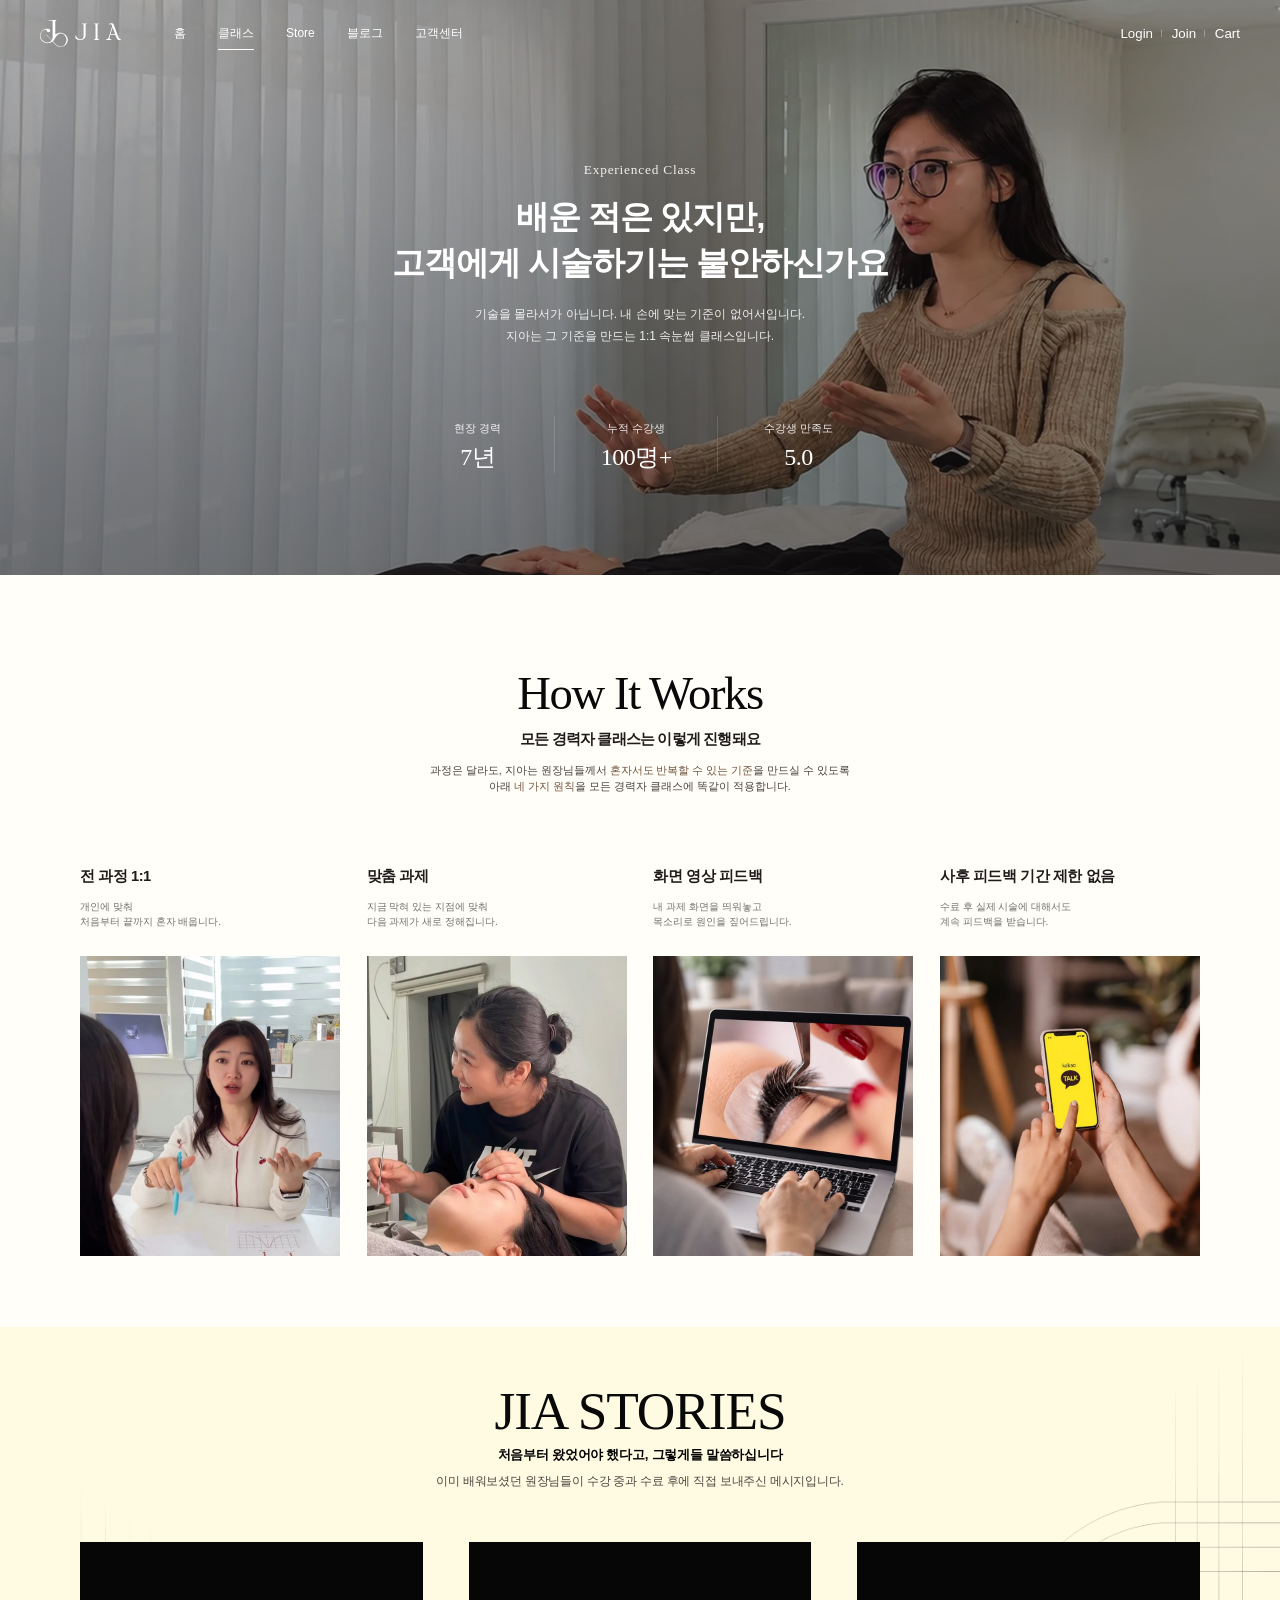
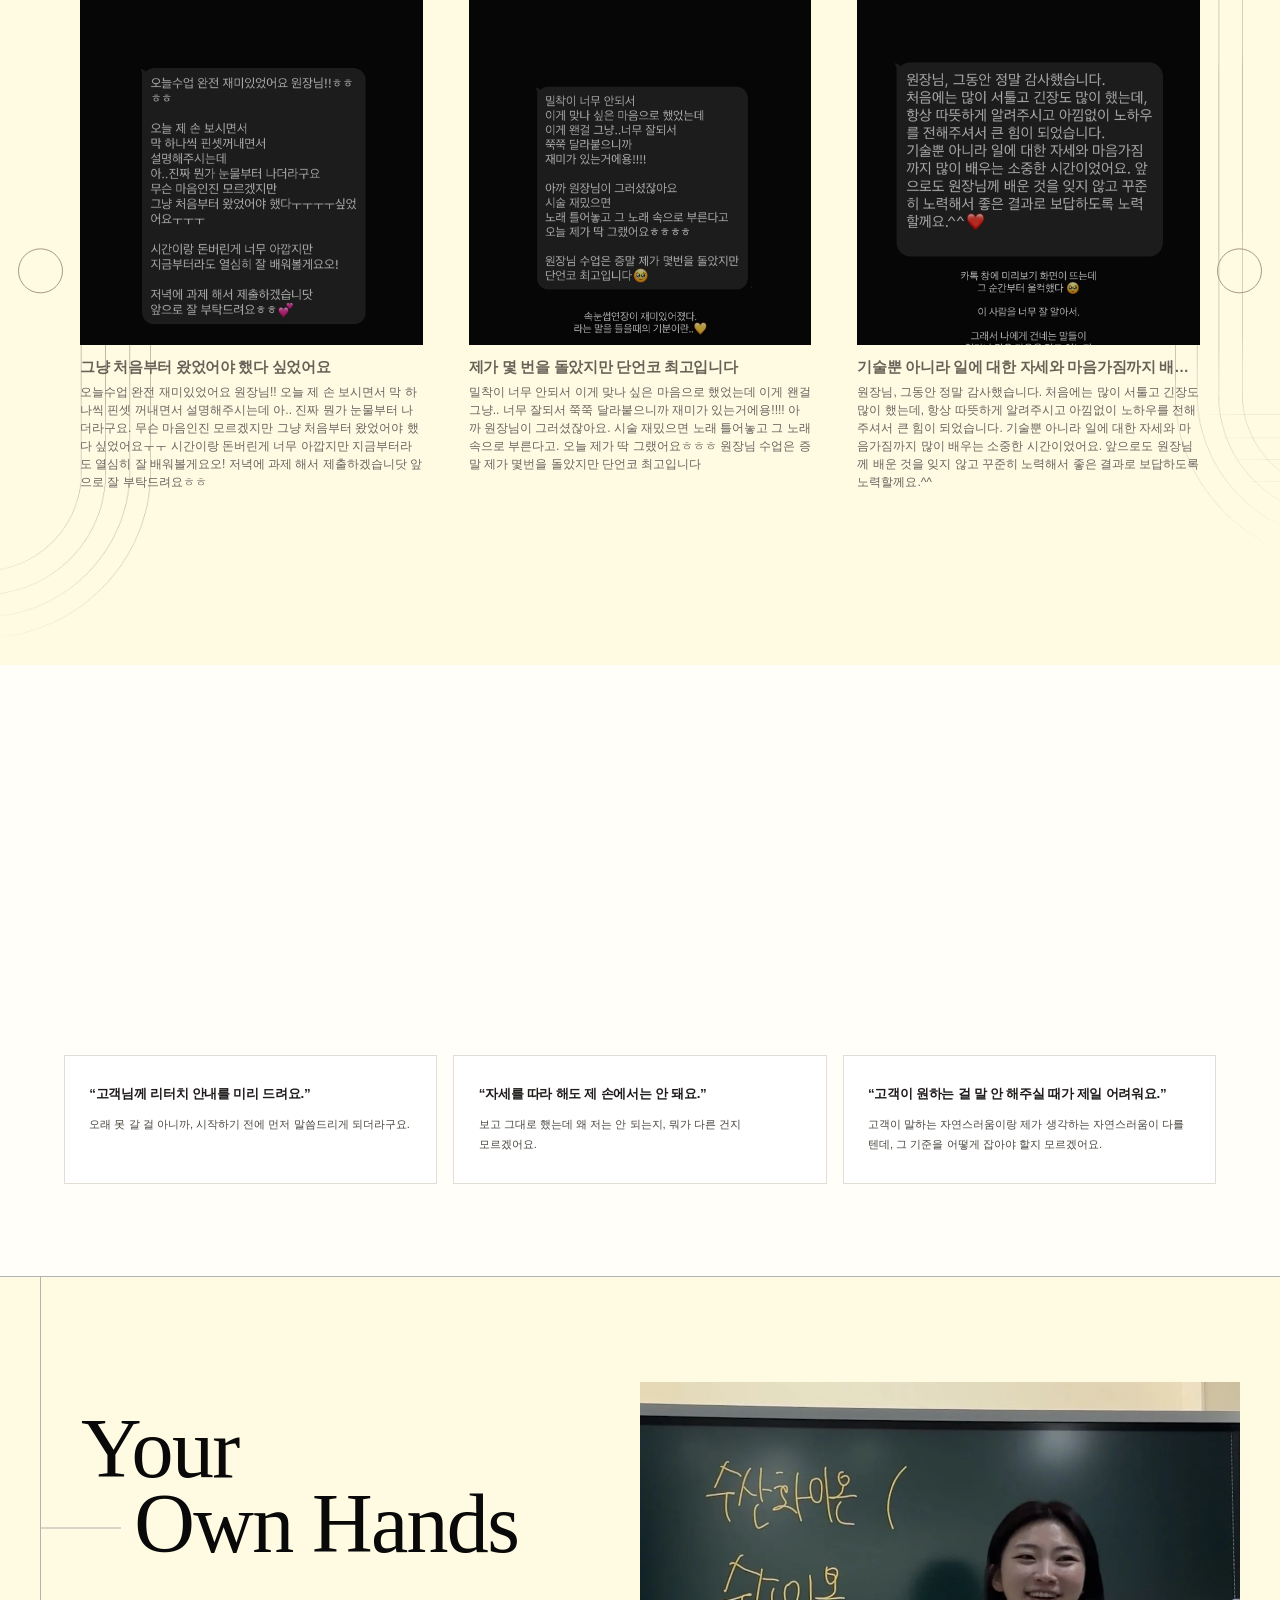
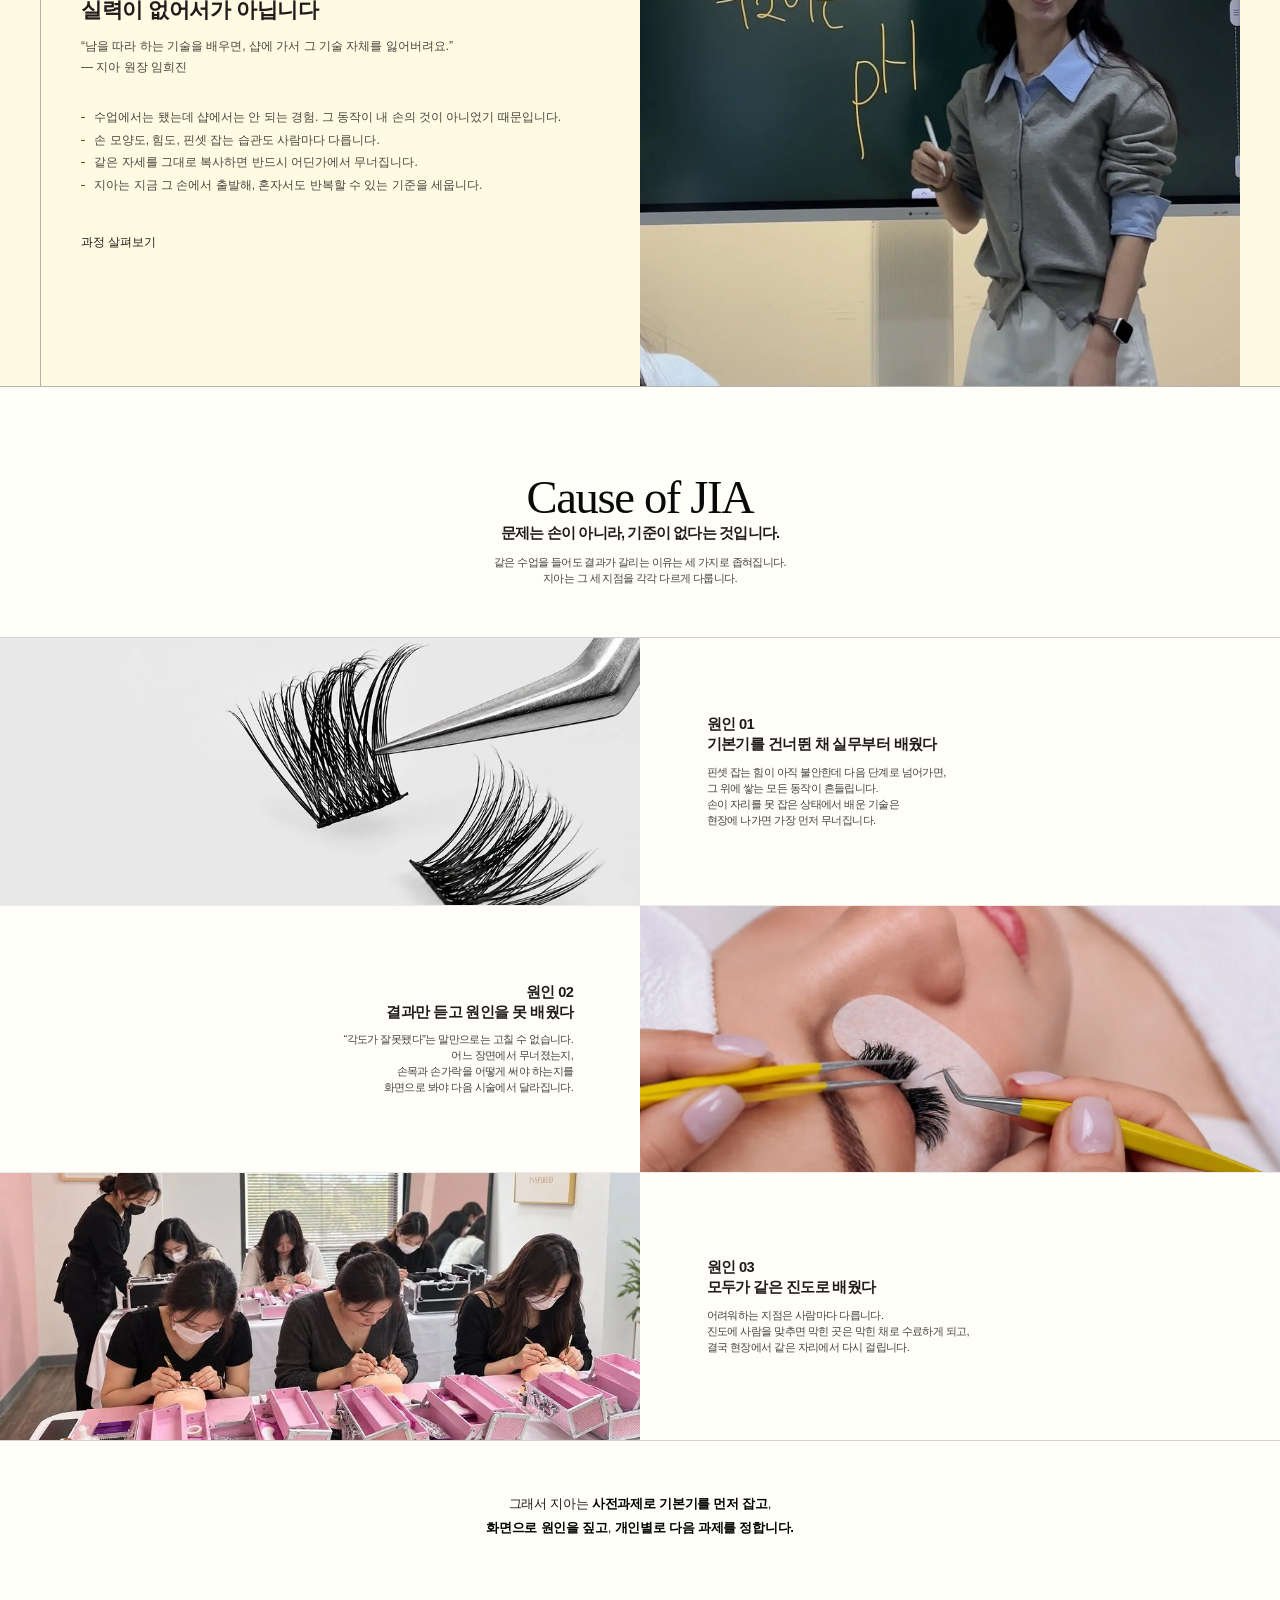
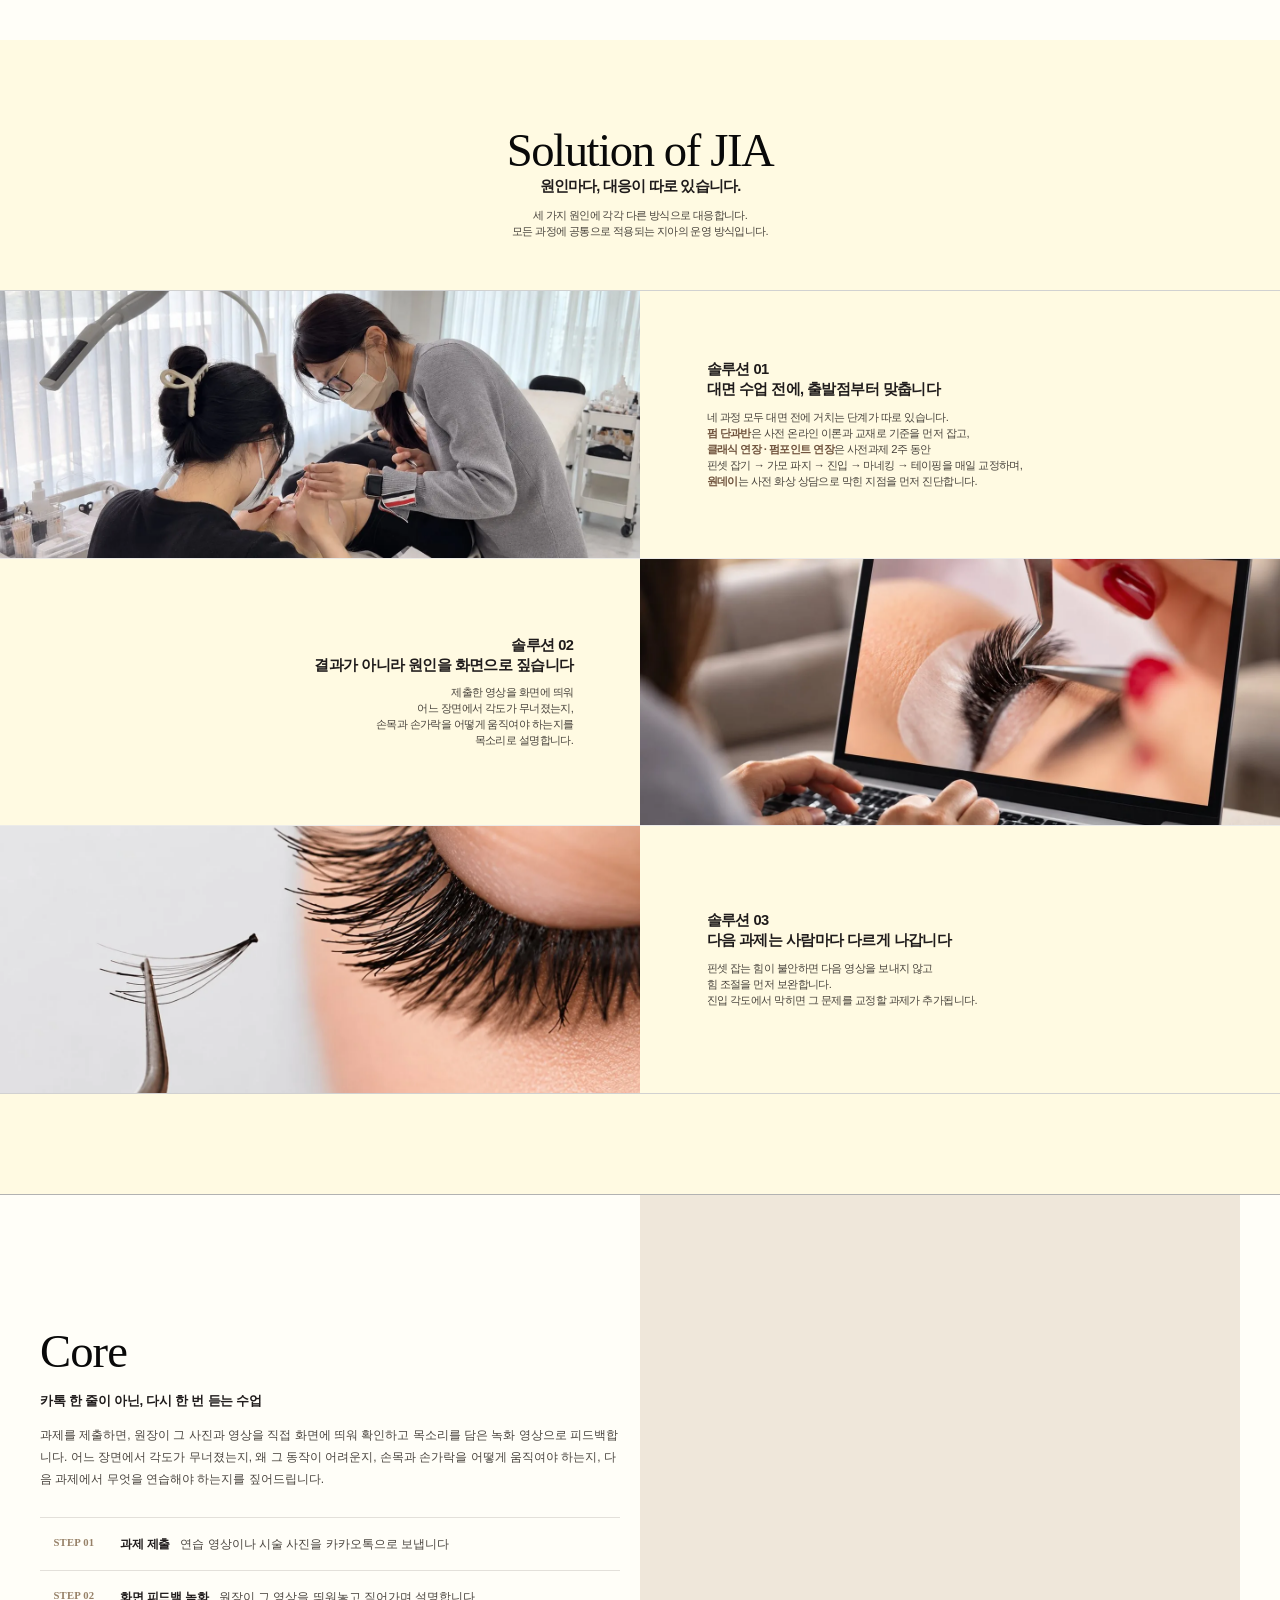
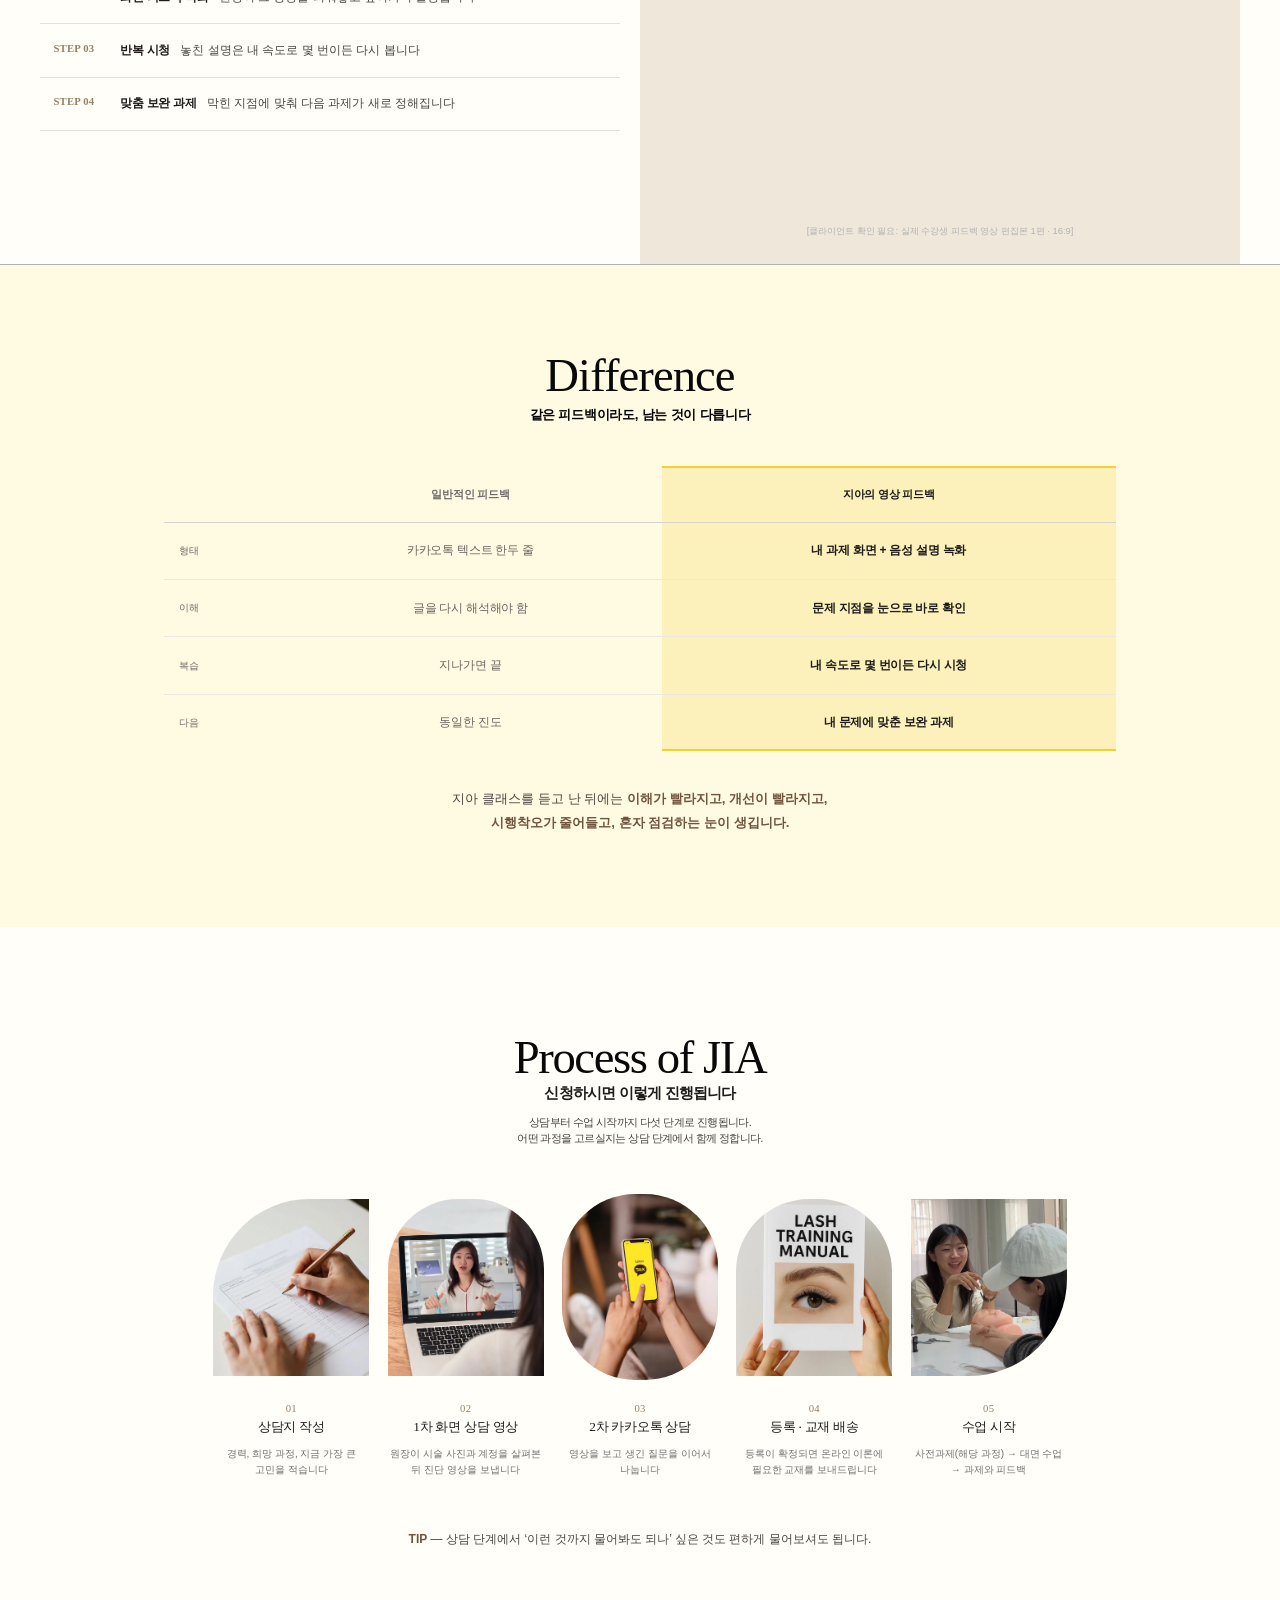
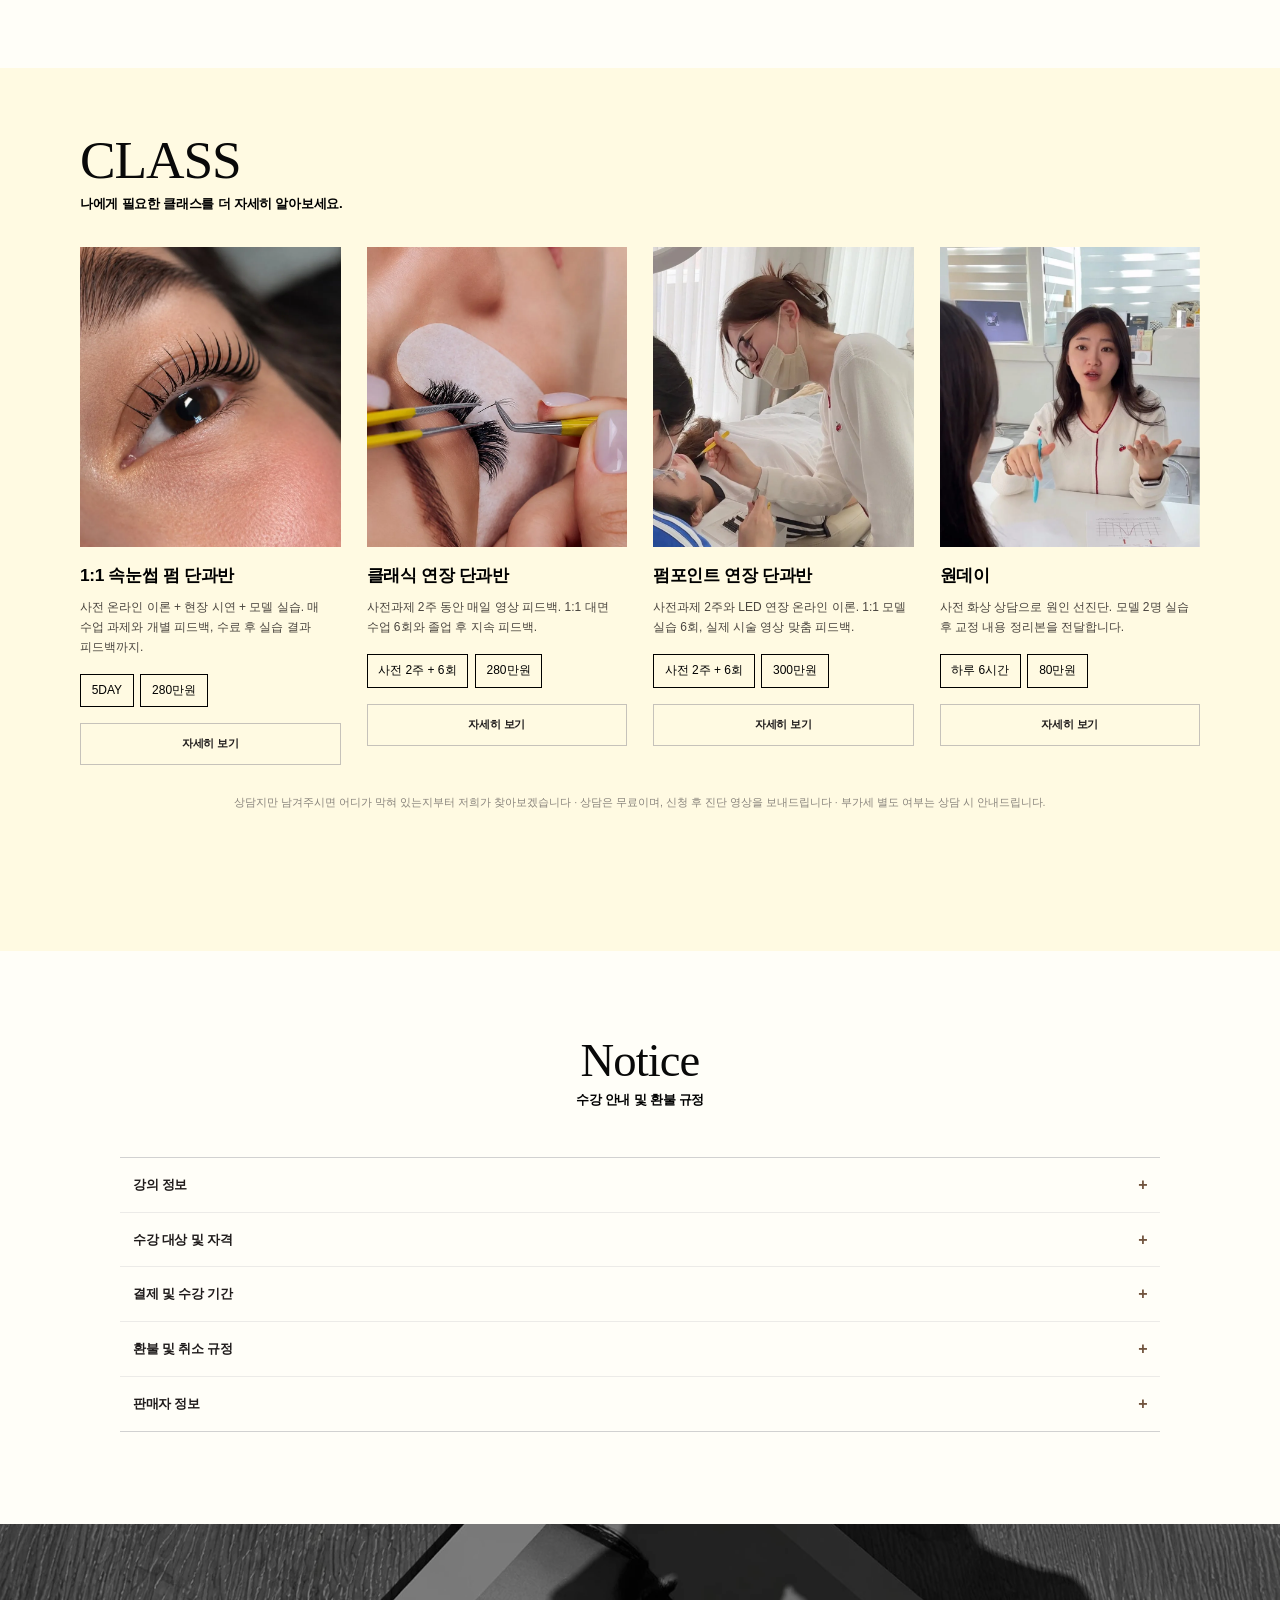
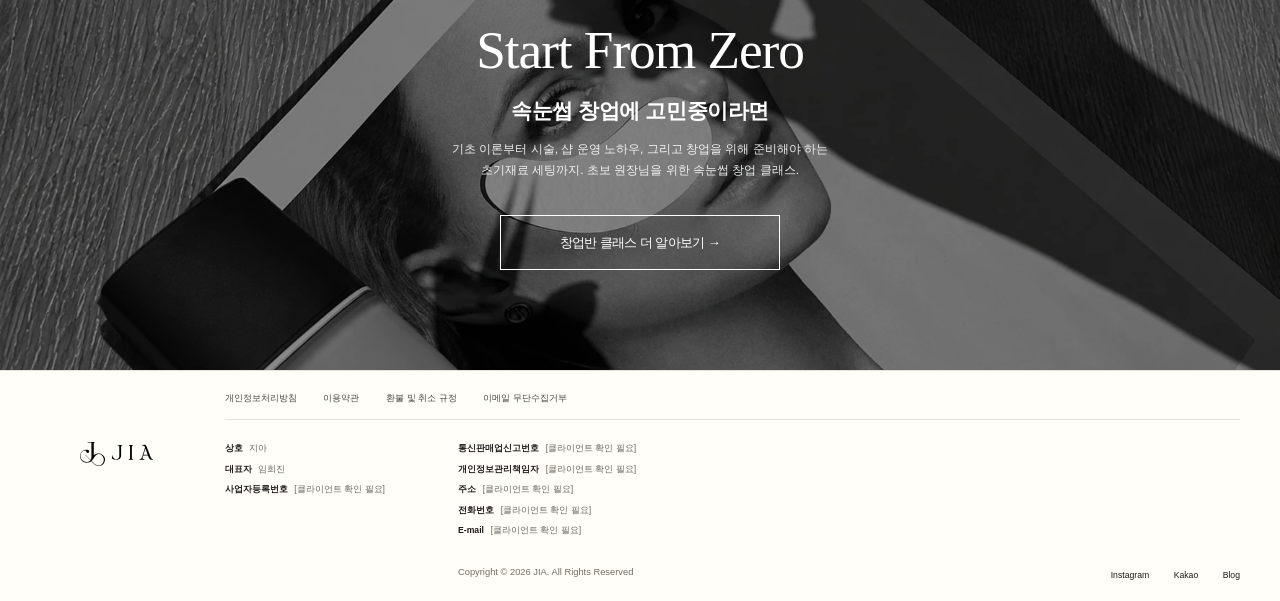
==== page_02.html @ 3642be7d "배경 사진 섹션 보조 문구 가독성 개선 Co-Authored-By: Claude Opus 5 (1M context) <noreply@anthropic.com> Claude-Sess" ====
<!-- PAGE: 경력자 클래스 -->
<!DOCTYPE html>
<html lang="ko">
<head>
<meta charset="UTF-8">
<meta name="viewport" content="width=device-width, initial-scale=1.0">
<title>경력자 클래스 | 지아 - 속눈썹 펌·클래식 연장·원데이 1:1 과정</title>
<meta name="description" content="배운 적은 있지만 고객에게 시술하기는 불안하신가요. 이미 시술 중인 원장님을 위한 펌 단과반·클래식 연장 단과반·원데이. 전 과정 1:1로 진행하고 과제는 화면 영상으로 피드백합니다.">
<link href="https://cdn.jsdelivr.net/gh/orioncactus/pretendard/dist/web/static/pretendard.css" rel="stylesheet">
<link href="https://api.fontshare.com/v2/css?f[]=erode@400,500,600&display=swap" rel="stylesheet">
<link href="assets/site-chrome.css?v=36d3d892" rel="stylesheet">
<link href="assets/site-sections.css?v=bd7f1566" rel="stylesheet">
<script src="https://unpkg.com/lucide@latest"></script>
<style>

:root{
  --text-black:#1A1A1A; --text-dark:#333333; --text-gray:#666666; --text-light:#999999; --text-muted:#BCBCBC;
  --bg-white:#FFFFFF; --bg-light:#F5F5F5; --bg-dark:#2D2D2D; --bg-black:#1A1A1A;
  --border-light:#E0E0E0; --border-default:#D0D0D0;
  --placeholder-bg:#E0E0E0; --placeholder-icon:#BCBCBC;
  --radius-sm:8px; --radius-md:12px;
  --shadow-sm:0 1px 3px rgba(0,0,0,0.08); --shadow-md:0 4px 12px rgba(0,0,0,0.1);
}
*,*::before,*::after{margin:0;padding:0;box-sizing:border-box}
html{scroll-behavior:smooth}
body{font-family:'Pretendard',sans-serif;color:var(--text-gray);line-height:1.6;background:var(--bg-white)}
a{text-decoration:none;color:inherit}
ul{list-style:none}
button{cursor:pointer;border:none;font-family:inherit;background:none}
.container{max-width:1200px;margin:0 auto;padding:0 24px}
.btn{display:inline-flex;align-items:center;justify-content:center;gap:8px;padding:14px 28px;font-size:15px;font-weight:600;border-radius:var(--radius-sm);border:1px solid transparent;transition:opacity .2s;font-family:inherit}
.btn:hover{opacity:.85}
.btn-primary{background:var(--text-black);color:#FFF;border-color:var(--text-black)}
.btn-secondary{background:transparent;color:var(--text-black);border-color:var(--text-black)}
.bg-dark .btn-primary,.hero .btn-primary{background:#FFF;color:var(--text-black);border-color:#FFF}
.btn-sm{padding:10px 18px;font-size:14px}
.btn-block{width:100%}
.review-img{width:100%;aspect-ratio:4/5;object-fit:cover;object-position:center;border-radius:var(--radius-md);display:block;background:var(--placeholder-bg)}

/* ===== 후기 카드 슬라이더 + 모달 ===== */
.rv{position:relative}
.rv-vp{overflow:hidden}
.rv-track{display:flex;gap:24px;transition:transform .35s ease}
.rv-card{flex:0 0 calc((100% - 48px)/3);display:flex;flex-direction:column;background:#FFF;border:1px solid var(--border-light);border-radius:var(--radius-md);overflow:hidden}
.rv-img{width:100%;aspect-ratio:4/3;object-fit:cover;object-position:center top;display:block;background:var(--placeholder-bg)}
.rv-body{padding:24px 24px 0;flex:1}
.rv-head{font-size:16px;font-weight:700;color:var(--text-black);line-height:1.45;margin-bottom:10px;letter-spacing:-.01em;min-height:46.4px}
.rv-text{font-size:15px;line-height:1.7;color:var(--text-gray);min-height:76.5px}
.rv-foot{padding:10px 24px 22px;text-align:center}
.rv-more{display:inline-flex;align-items:center;gap:6px;padding:6px 4px;font-size:14px;font-weight:600;color:var(--text-black);border:none;background:none;font-family:inherit;transition:opacity .2s}
.rv-more:hover{opacity:.7}
.rv-more svg{width:15px;height:15px}
.rv-nav{position:absolute;top:50%;transform:translateY(-50%);width:44px;height:44px;border-radius:50%;background:#FFF;border:1px solid var(--border-default);display:flex;align-items:center;justify-content:center;color:var(--text-black);z-index:5;box-shadow:var(--shadow-sm)}
.rv-nav:disabled{opacity:.3;cursor:default}
.rv-nav svg{width:20px;height:20px}
.rv-prev{left:-22px}
.rv-next{right:-22px}
@media (max-width:1024px){
  .rv-card{flex:0 0 calc((100% - 24px)/2)}
  .rv-prev{left:8px}.rv-next{right:8px}
}
@media (max-width:768px){
  .rv-card{flex:0 0 100%}
}

/* ===== HERO ===== */
.hero{position:relative;height:640px;background:var(--bg-dark);overflow:hidden}
.hero-slide{position:absolute;inset:0;display:none;flex-direction:column;align-items:center;justify-content:center;text-align:center;padding:0 24px}
.hero-slide.is-active{display:flex}
.hero-ph{position:absolute;inset:0;background:var(--bg-dark);display:flex;align-items:center;justify-content:center;color:rgba(255,255,255,.25);border:1px dashed rgba(255,255,255,.2)}
.hero-ph svg{width:56px;height:56px}
.hero-ph span{position:absolute;bottom:24px;font-size:13px}
.hero-body{position:relative;z-index:2}
.hero h1{font-size:48px;font-weight:800;color:#FFF;letter-spacing:-.03em;line-height:1.3;margin-bottom:18px}
.hero p{font-size:18px;color:rgba(255,255,255,.7)}
.hero-cta{position:absolute;bottom:110px;left:50%;transform:translateX(-50%);z-index:3}
.hero-dots{position:absolute;bottom:56px;left:50%;transform:translateX(-50%);display:flex;gap:10px;z-index:3}
.hero-dots button{width:9px;height:9px;border-radius:50%;background:rgba(255,255,255,.35)}
.hero-dots button.is-active{background:#FFF;width:26px;border-radius:5px}
.hero-arrow{position:absolute;top:50%;transform:translateY(-50%);z-index:3;width:46px;height:46px;border-radius:50%;border:1px solid rgba(255,255,255,.3);display:flex;align-items:center;justify-content:center;color:#FFF}
.hero-arrow svg{width:20px;height:20px}
.hero-arrow.prev{left:36px}
.hero-arrow.next{right:36px}

/* ===== GRIDS ===== */

/* class cards */
.class-card{border:1px solid var(--border-light);border-radius:var(--radius-md);overflow:hidden;background:#FFF;display:flex;flex-direction:column}
.class-card-body{padding:24px;display:flex;flex-direction:column;flex:1}
.class-card h3{font-size:19px;font-weight:700;color:var(--text-black);margin-bottom:8px}
.class-target{font-size:13px;color:var(--text-light);margin-bottom:14px}
.class-points{margin-bottom:22px;flex:1}
.class-points li{font-size:14px;color:var(--text-gray);padding-left:14px;position:relative;margin-bottom:7px}
.class-points li::before{content:"";position:absolute;left:0;top:9px;width:4px;height:4px;border-radius:50%;background:var(--text-muted)}

/* split */
.steps-v li{display:flex;gap:18px;padding:20px 0;border-bottom:1px solid var(--border-light)}
.steps-v li:last-child{border-bottom:none}
.step-num{width:32px;height:32px;border-radius:50%;border:1px solid var(--border-default);display:flex;align-items:center;justify-content:center;font-size:13px;font-weight:700;color:var(--text-black);flex-shrink:0}
.steps-v h4{font-size:16px;font-weight:700;color:var(--text-black);margin-bottom:4px}
.steps-v p{font-size:14px;color:var(--text-gray)}
blockquote{border-left:3px solid var(--border-default);padding:6px 0 6px 20px;margin-top:28px;font-size:15px;color:var(--text-dark);font-style:normal}
blockquote cite{display:block;margin-top:10px;font-size:13px;color:var(--text-light);font-style:normal}

/* stepbar */
.stepbar{display:grid;grid-template-columns:repeat(4,1fr);gap:0;border:1px solid var(--border-light);border-radius:var(--radius-md);overflow:hidden}
.stepbar>div{padding:32px 26px;border-right:1px solid var(--border-light);background:#FFF}
.stepbar>div:last-child{border-right:none}
.stepbar .n{font-size:12px;font-weight:700;color:var(--text-light);margin-bottom:12px}
.stepbar h4{font-size:16px;font-weight:700;color:var(--text-black);margin-bottom:8px}
.stepbar p{font-size:14px;color:var(--text-gray)}

/* store cards */
.store-card{border:1px solid var(--border-light);border-radius:var(--radius-md);overflow:hidden;background:#FFF}
.store-card-body{padding:32px}
.store-card h3{font-size:22px;font-weight:700;color:var(--text-black);margin-bottom:10px}
.store-card p{font-size:15px;margin-bottom:24px}

/* subscribe */
.sub-form{display:flex;gap:10px;max-width:520px;margin:0 auto}
.sub-form input{flex:1;padding:14px 18px;font-size:15px;border:1px solid var(--border-default);border-radius:var(--radius-sm);font-family:inherit;background:#FFF;color:var(--text-black)}


@media (max-width:768px){
  body.has-fixcta .top-btn{bottom:calc(16vw + 16px)}
}
.top-btn{position:fixed;right:24px;bottom:32px;z-index:90;width:48px;height:48px;border-radius:50%;background:var(--text-black);color:#FFF;display:none;align-items:center;justify-content:center}
.top-btn.is-show{display:flex}
.top-btn svg{width:20px;height:20px}

@media (max-width:1024px){
}
@media (max-width:768px){
  .hero{height:520px}
  .hero h1{font-size:30px}
  .hero p{font-size:15px}
  .hero-arrow{display:none}
  .stepbar{grid-template-columns:1fr}
  .stepbar>div{border-right:none;border-bottom:1px solid var(--border-light)}
  .sub-form{flex-direction:column}
  }


/* ===== 페이지 공통 추가 ===== */
.page-head{background:var(--bg-light);padding:56px 0;border-bottom:1px solid var(--border-light)}
.crumb{font-size:13px;color:var(--text-light);margin-bottom:14px}
.crumb a{color:var(--text-light)}
.page-head h1{font-size:34px;font-weight:800;color:var(--text-black);letter-spacing:-.02em;margin-bottom:10px}
.page-head p{font-size:16px;color:var(--text-gray)}
.tbl{width:100%;border-collapse:collapse;font-size:14px;background:#FFF}
.tbl th,.tbl td{border:1px solid var(--border-light);padding:14px 16px;text-align:left;vertical-align:top}
.tbl thead th{background:var(--bg-light);font-weight:700;color:var(--text-black);text-align:center}
.tbl tbody th{background:var(--bg-light);font-weight:700;color:var(--text-black);width:150px}
.tbl td{color:var(--text-gray)}
.tbl .strong{color:var(--text-black);font-weight:700}
.acc{border:1px solid var(--border-light);border-radius:var(--radius-md);overflow:hidden;background:#FFF}
.acc-item+.acc-item{border-top:1px solid var(--border-light)}
.acc-q{display:flex;width:100%;justify-content:space-between;align-items:center;gap:16px;padding:22px 24px;font-size:16px;font-weight:600;color:var(--text-black);text-align:left}
.acc-q .mk{font-size:18px;color:var(--text-light);flex-shrink:0}
.acc-item.is-open .acc-q .mk{transform:rotate(45deg)}
.acc-a{display:none;padding:0 24px 24px;font-size:15px;color:var(--text-gray);line-height:1.8}
.acc-item.is-open .acc-a{display:block}
.tabs{display:flex;gap:8px;flex-wrap:wrap;margin-bottom:32px}
.tabs button{font-size:14px;font-weight:600;padding:11px 20px;border:1px solid var(--border-default);border-radius:99px;color:var(--text-gray);background:#FFF}
.tabs button.is-active{background:var(--text-black);color:#FFF;border-color:var(--text-black)}
.tabpanel{display:none}
.tabpanel.is-active{display:block}
.prod-card{border:1px solid var(--border-light);border-radius:var(--radius-md);overflow:hidden;background:#FFF;display:flex;flex-direction:column}
.prod-body{padding:26px;display:flex;flex-direction:column;flex:1}
.prod-body h3{font-size:19px;font-weight:700;color:var(--text-black);margin:0 0 10px}
.prod-body p.sum{font-size:14px;color:var(--text-gray);margin-bottom:16px;flex:1}
.chips{display:flex;flex-wrap:wrap;gap:6px;margin-bottom:18px}
.chip{font-size:12px;color:var(--text-dark);border:1px solid var(--border-light);border-radius:99px;padding:5px 11px;background:var(--bg-light)}
.price{font-size:22px;font-weight:800;color:var(--text-black);margin-bottom:16px;letter-spacing:-.02em}
.price small{font-size:13px;font-weight:600;color:var(--text-light)}
.btn-row{display:flex;gap:8px}
.btn-row .btn{flex:1}
.link-inline{display:inline-block;margin-top:12px;font-size:13px;color:var(--text-gray);text-decoration:underline;text-underline-offset:3px}
.form{max-width:720px;margin:0 auto}
.form-block{border:1px solid var(--border-light);border-radius:var(--radius-md);padding:32px;background:#FFF;margin-bottom:20px}
.form-block h3{font-size:17px;font-weight:700;color:var(--text-black);margin-bottom:6px}
.form-block .note{font-size:13px;color:var(--text-light);margin-bottom:24px}
.field{margin-bottom:20px}
.field label{display:block;font-size:14px;font-weight:600;color:var(--text-dark);margin-bottom:8px}
.field .req{color:var(--text-black)}
.field input,.field select,.field textarea{width:100%;padding:13px 15px;font-size:15px;border:1px solid var(--border-default);border-radius:var(--radius-sm);font-family:inherit;color:var(--text-black);background:#FFF}
.field textarea{resize:vertical;min-height:120px}
.field .help{font-size:13px;color:var(--text-light);margin-top:8px}
.upload{border:1px dashed var(--border-default);border-radius:var(--radius-sm);padding:28px;text-align:center;font-size:14px;color:var(--text-light)}
.agree label{display:flex;align-items:flex-start;gap:9px;font-size:14px;color:var(--text-gray);margin-bottom:12px}
.board{width:100%;border-collapse:collapse;font-size:15px;background:#FFF}
.board th,.board td{border-bottom:1px solid var(--border-light);padding:18px 14px;text-align:center}
.board thead th{background:var(--bg-light);font-size:14px;font-weight:700;color:var(--text-black);border-top:1px solid var(--border-default)}
.board td.subj{text-align:left;color:var(--text-black);font-weight:600}
.pager{display:flex;gap:6px;justify-content:center;margin-top:40px}
.pager a{width:38px;height:38px;border:1px solid var(--border-light);border-radius:var(--radius-sm);display:flex;align-items:center;justify-content:center;font-size:14px;color:var(--text-gray)}
.pager a.is-active{background:var(--text-black);color:#FFF;border-color:var(--text-black)}
.notice-pin{border:1px solid var(--text-black);border-radius:var(--radius-md);padding:26px;background:#FFF;margin-bottom:24px}
.notice-pin h3{font-size:18px;font-weight:700;color:var(--text-black);margin:12px 0 8px}
.search-box{display:flex;gap:8px;max-width:520px;margin:0 auto}
.search-box input{flex:1;padding:14px 18px;font-size:15px;border:1px solid var(--border-default);border-radius:var(--radius-sm);font-family:inherit}
.post-card{border:1px solid var(--border-light);border-radius:var(--radius-md);overflow:hidden;background:#FFF}
.post-body{padding:22px}
.post-body h3{font-size:17px;font-weight:700;color:var(--text-black);margin-bottom:8px;line-height:1.45}
.post-body p{font-size:14px;color:var(--text-gray);margin-bottom:14px}
.post-body time{font-size:13px;color:var(--text-light)}
.locked{border:1px solid var(--border-light);border-radius:var(--radius-md);background:#FFF;overflow:hidden}
.locked .body{padding:32px;font-size:15px;color:var(--text-gray);line-height:1.9}
.locked .cut{border-top:1px solid var(--border-default);background:var(--bg-light);padding:32px;text-align:center}
.locked .cut p{font-size:15px;font-weight:600;color:var(--text-black);margin-bottom:16px}
.list-row{display:flex;justify-content:space-between;align-items:center;gap:20px;border:1px solid var(--border-light);border-radius:var(--radius-md);padding:24px;background:#FFF;margin-bottom:12px}
.list-row h3{font-size:17px;font-weight:700;color:var(--text-black);margin-bottom:6px}
.list-row p{font-size:14px;color:var(--text-gray)}
.list-row .meta{font-size:13px;color:var(--text-light);margin-top:8px}
.list-row .lock{font-size:13px;color:var(--text-light);white-space:nowrap}
.banner{display:flex;justify-content:space-between;align-items:center;gap:24px;background:var(--bg-light);border-radius:var(--radius-md);padding:36px 40px}
.banner h3{font-size:20px;font-weight:700;color:var(--text-black);margin-bottom:8px}
.banner p{font-size:15px;color:var(--text-gray)}
.cart-grid{display:grid;grid-template-columns:1fr 340px;gap:32px;align-items:start}
.cart-group{border:1px solid var(--border-light);border-radius:var(--radius-md);background:#FFF;margin-bottom:20px;overflow:hidden}
.cart-group>h3{font-size:15px;font-weight:700;color:var(--text-black);padding:18px 24px;background:var(--bg-light);border-bottom:1px solid var(--border-light)}
.cart-item{display:flex;gap:18px;align-items:center;padding:22px 24px;border-bottom:1px solid var(--border-light)}
.cart-item:last-of-type{border-bottom:none}
.cart-item .info{flex:1}
.cart-item .info h4{font-size:16px;font-weight:700;color:var(--text-black);margin-bottom:6px}
.cart-item .info p{font-size:13px;color:var(--text-light)}
.cart-item .amt{font-size:16px;font-weight:700;color:var(--text-black);white-space:nowrap}
.cart-note{font-size:13px;color:var(--text-light);padding:14px 24px;background:var(--bg-light)}
.summary{border:1px solid var(--border-light);border-radius:var(--radius-md);padding:28px;background:#FFF;position:sticky;top:100px}
.summary h3{font-size:17px;font-weight:700;color:var(--text-black);margin-bottom:20px}
.summary dl{display:flex;justify-content:space-between;font-size:15px;padding:10px 0;color:var(--text-gray)}
.summary dl.total{border-top:1px solid var(--border-default);margin-top:12px;padding-top:18px;font-size:18px;font-weight:800;color:var(--text-black)}
.pay-icons{display:flex;gap:8px;flex-wrap:wrap;margin-top:18px}
.pay-icons span{font-size:12px;border:1px solid var(--border-light);border-radius:var(--radius-sm);padding:8px 12px;color:var(--text-light)}
.stepind{display:flex;gap:0;border:1px solid var(--border-light);border-radius:var(--radius-md);overflow:hidden;margin-bottom:40px;background:#FFF}
.stepind div{flex:1;padding:20px;text-align:center;font-size:15px;font-weight:600;color:var(--text-light);border-right:1px solid var(--border-light)}
.stepind div:last-child{border-right:none}
.stepind div.is-active{background:var(--text-black);color:#FFF}
.empty{text-align:center;padding:80px 20px;border:1px solid var(--border-light);border-radius:var(--radius-md);background:#FFF}
.empty p{font-size:16px;color:var(--text-light);margin:20px 0 28px}
.done{text-align:center;border:1px solid var(--border-light);border-radius:var(--radius-md);padding:64px 32px;background:#FFF}
.done h2{font-size:26px;font-weight:800;color:var(--text-black);margin-bottom:10px}
.done .ordno{font-size:15px;color:var(--text-gray);margin-bottom:28px}
.done .box{border:1px solid var(--border-light);border-radius:var(--radius-sm);background:var(--bg-light);padding:24px;text-align:left;font-size:14px;color:var(--text-gray);line-height:1.9;margin-bottom:28px}
.channel-card{border:1px solid var(--border-light);border-radius:var(--radius-md);padding:32px;background:#FFF;text-align:center}
.channel-card h3{font-size:17px;font-weight:700;color:var(--text-black);margin-bottom:8px}
.channel-card p{font-size:14px;color:var(--text-gray);margin-bottom:20px}
.badge-row{display:flex;gap:10px;justify-content:center;flex-wrap:wrap;margin-top:24px}
.badge-row span{font-size:13px;font-weight:600;color:var(--text-dark);border:1px solid var(--border-default);border-radius:99px;padding:9px 18px;background:#FFF}
.map-ph{aspect-ratio:4/3}
.compare-card{border:1px solid var(--border-light);border-radius:var(--radius-md);padding:32px;background:#FFF}
.compare-card .lead{font-size:13px;font-weight:700;color:var(--text-light);margin-bottom:10px}
.compare-card h3{font-size:20px;font-weight:800;color:var(--text-black);margin-bottom:12px}
.compare-card p{font-size:14px;color:var(--text-gray)}
.rule-box{background:var(--bg-dark);border-radius:var(--radius-md);padding:36px;margin-top:24px}
.rule-box h3{font-size:18px;font-weight:700;color:#FFF;margin-bottom:20px;text-align:center}
.rule-box ol{max-width:520px;margin:0 auto;counter-reset:r}
.rule-box li{color:rgba(255,255,255,.85);font-size:15px;padding:10px 0 10px 34px;position:relative;counter-increment:r}
.rule-box li::before{content:counter(r);position:absolute;left:0;top:11px;width:22px;height:22px;border:1px solid rgba(255,255,255,.4);border-radius:50%;font-size:12px;display:flex;align-items:center;justify-content:center}
.rule-box .foot{text-align:center;font-size:14px;color:rgba(255,255,255,.6);margin-top:20px}
@media (max-width:900px){.cart-grid{grid-template-columns:1fr}.summary{position:static}}
@media (max-width:768px){
  .page-head h1{font-size:26px}
  .banner{flex-direction:column;align-items:flex-start}
  .stepind{flex-direction:column}
  .stepind div{border-right:none;border-bottom:1px solid var(--border-light)}
  .cart-item{flex-wrap:wrap}
}

</style>
</head>
<body class="hero-top">

<!-- ================= HEADER (유라인 GNB 스타일) ================= -->
<header id="header">
  <div class="header on" id="nav">
    <div class="header-wrap">
      <div class="headerBox">
        <h1 class="logo"><a href="index.html"><img src="assets/logo-h.svg?v=43778886" alt="지아"></a></h1>
        <ul class="menu" id="gnbMenu">
          <li><a href="index.html">홈</a></li>
          <li class="is-active">
            <a href="page_02.html">클래스</a>
            <div class="sub_menu">
              <ul>
                <li><a href="page_02.html">경력자 클래스</a></li>
                <li><a href="page_12.html">창업반 클래스</a></li>
              </ul>
            </div>
          </li>
          <li><a href="page_04.html">Store</a></li>
          <li>
            <a href="page_07.html">블로그</a>
            <div class="sub_menu">
              <ul>
                <li><a href="page_07.html">무료회원 뉴스레터</a></li>
                <li><a href="page_08.html">유료회원 뉴스레터</a></li>
              </ul>
            </div>
          </li>
          <li>
            <a href="page_09.html">고객센터</a>
            <div class="sub_menu">
              <ul>
                <li><a href="page_09.html">공지사항</a></li>
                <li><a href="page_10.html">자주 묻는 질문</a></li>
                <li><a href="page_11.html">1:1 문의</a></li>
              </ul>
            </div>
          </li>
        </ul>
      </div>
      <div class="info">
        <div class="btn_group">
          <a href="#">Login</a>
          <a href="#">Join</a>
          <a href="#">Cart</a>
        </div>
      </div>
    </div>
  </div>

  <!-- 전체메뉴 드롭다운 -->
  <div class="dropdown_menu" id="dropdownMenu">
    <div class="drop_wrap">
      <div class="nav_wrap">
        <div class="top">
          <ul class="nav_box">
            <li class="nav_title">클래스</li>
            <li class="nav_menu"><a href="page_02.html">경력자 클래스</a></li>
            <li class="nav_menu"><a href="page_12.html">창업반 클래스</a></li>
          </ul>
          <ul class="nav_box">
            <li class="nav_title">Store</li>
            <li class="nav_menu"><a href="page_04.html">전체 제품</a></li>
            <li class="nav_menu"><a href="page_04.html">전처리제</a></li>
            <li class="nav_menu"><a href="page_04.html">핀셋</a></li>
            <li class="nav_menu"><a href="page_04.html">글루</a></li>
          </ul>
          <ul class="nav_box">
            <li class="nav_title">블로그</li>
            <li class="nav_menu"><a href="page_07.html">무료회원 뉴스레터</a></li>
            <li class="nav_menu"><a href="page_08.html">유료회원 뉴스레터</a></li>
          </ul>
          <ul class="nav_box">
            <li class="nav_title">고객센터</li>
            <li class="nav_menu"><a href="page_09.html">공지사항</a></li>
            <li class="nav_menu"><a href="page_10.html">자주 묻는 질문</a></li>
            <li class="nav_menu"><a href="page_11.html">1:1 문의</a></li>
          </ul>
        </div>
      </div>
      <div class="banner_wrap">
        <a href="page_11.html"><span class="text"><p><b>1:1 상담</b><br>어떤 과정이 맞을지 함께 정합니다</p></span></a>
        <a href="page_08.html"><span class="text"><p><b>멤버십</b><br>수업이 끝나도 이어지는 이야기</p></span></a>
      </div>
    </div>
  </div>

  <!-- 모바일 헤더 -->
  <div class="mo_header on" id="moHeader">
    <h1><a href="index.html"><img src="assets/logo-h.svg?v=43778886" alt="지아"></a></h1>
    <div class="mo_icon">
      <button id="moOpen" aria-label="메뉴 열기"><i data-lucide="menu"></i></button>
    </div>
  </div>

  <!-- 모바일 스크롤 시 나타나는 2행 메뉴 (좌우 스와이프) -->
  <nav class="mo_quick" id="moQuick" aria-label="주요 메뉴">
    <div class="mq-track">
      <a href="page_02.html" class="is-active">클래스</a>
      <a href="page_04.html">Store</a>
      <a href="page_07.html">블로그</a>
      <a href="page_09.html">고객센터</a>
    </div>
  </nav>

  <!-- 모바일 사이드바 -->
  <div class="side_dim" id="sideDim"></div>
  <div class="side_bar" id="sideBar">
    <div class="top">
      <div class="info"><a href="#">Login</a><a href="#">Join</a></div>
      <div class="icon"><button id="moClose" aria-label="메뉴 닫기"><i data-lucide="x"></i></button></div>
    </div>
    <div id="mo_nav">
      <ul class="menu">
        <li><a href="index.html">홈</a></li>
      </ul>
      <ul class="menu">
        <li>
          <button type="button">클래스</button>
          <div class="arrow"><i data-lucide="chevron-down"></i></div>
          <ul class="sub">
            <li><a href="page_02.html">경력자 클래스</a></li>
            <li><a href="page_12.html">창업반 클래스</a></li>
          </ul>
        </li>
      </ul>
      <ul class="menu">
        <li><a href="page_04.html">Store</a></li>
      </ul>
      <ul class="menu">
        <li>
          <button type="button">블로그</button>
          <div class="arrow"><i data-lucide="chevron-down"></i></div>
          <ul class="sub">
            <li><a href="page_07.html">무료회원 뉴스레터</a></li>
            <li><a href="page_08.html">유료회원 뉴스레터</a></li>
          </ul>
        </li>
      </ul>
      <ul class="menu">
        <li>
          <button type="button">고객센터</button>
          <div class="arrow"><i data-lucide="chevron-down"></i></div>
          <ul class="sub">
            <li><a href="page_09.html">공지사항</a></li>
            <li><a href="page_10.html">자주 묻는 질문</a></li>
            <li><a href="page_11.html">1:1 문의</a></li>
          </ul>
        </li>
      </ul>
    </div>
  </div>
</header>


<style>
/* ===== 클래스 페이지 전용 보조 스타일 (공통 토큰만 사용) ===== */
.hero-class{background:var(--bg-dark);padding:100px 0}
.hero-class .section-label{color:rgba(255,255,255,.5)}
.hero-class h1{max-width:760px;margin-left:auto;margin-right:auto;font-size:46px;font-weight:800;color:#FFF;line-height:1.32;letter-spacing:-.03em;margin-bottom:18px}
.hero-class p.lead{font-size:18px;color:rgba(255,255,255,.7);max-width:620px;margin:0 auto 8px}

.grid-5{display:grid;grid-template-columns:repeat(5,1fr);gap:16px}
.grid-5 .card{padding:28px 16px}
.grid-5 .card h3{font-size:15px;line-height:1.45;margin:0}
.hero-class .stat{background:rgba(255,255,255,.06);border-color:rgba(255,255,255,.15)}
.hero-class .stat .label{color:rgba(255,255,255,.6)}
.hero-class .stat .value{color:#FFF}
.stat{border:1px solid var(--border-light);border-radius:var(--radius-md);padding:34px 24px;text-align:center;background:#FFF}
.stat .label{font-size:14px;color:var(--text-light);margin-bottom:10px}
.stat .value{font-size:38px;font-weight:800;color:var(--text-black);letter-spacing:-.03em;line-height:1.1}
.chip-box{border:1px solid var(--border-light);border-radius:var(--radius-md);padding:28px 32px;background:#FFF;margin-top:24px}
.chip-box>p{font-size:15px;font-weight:700;color:var(--text-black);margin-bottom:16px}
.mini-review{display:flex;gap:24px;align-items:center;border:1px solid var(--border-light);border-radius:var(--radius-md);padding:28px 32px;background:#FFF;margin-top:20px}
.mini-review .img-placeholder{width:96px;height:96px;flex-shrink:0}
.mini-review p{font-size:16px;color:var(--text-dark)}
.mini-review span{display:block;font-size:13px;color:var(--text-light);margin-top:8px}

.split.rev>*:first-child{order:2}
@media (max-width:768px){.split.rev>*:first-child{order:0}}
.shot{font-size:13px;color:var(--text-light);text-align:center;margin-top:14px;padding:0 24px;max-width:340px}
.img-placeholder.has-shot{flex-direction:column}
.answer-box{margin-top:64px;text-align:center}
.answer-box p{font-size:22px;color:var(--text-black);line-height:1.75;letter-spacing:-.01em}
.answer-box strong{font-weight:800}

.dark-quote{margin:48px 0;text-align:center}
.dark-quote .qmark{color:var(--text-muted);margin-bottom:16px}
.dark-quote .qmark svg{width:34px;height:34px}
.dark-quote p{font-size:19px;color:var(--text-black);line-height:2.1;font-weight:600}
.eff-line{margin-top:16px;text-align:center;font-size:18px;color:var(--text-black);line-height:1.8;letter-spacing:-.01em}
.eff-line strong{font-weight:800}
.core-head{text-align:left;margin-bottom:28px}
.core-head .section-desc{margin-left:0;margin-right:0;max-width:none}
.core-split{display:grid;grid-template-columns:1.05fr .95fr;gap:56px;align-items:center;margin-bottom:16px}
.core-head .section-title{font-size:32px}
.core-split .stepbar{grid-template-columns:1fr}
.core-split .stepbar>div{border-right:none;border-bottom:1px solid var(--border-light);padding:24px 26px}
.core-split .stepbar>div:last-child{border-bottom:none}
.cls-cta{margin-top:20px}
.cls-cta .btn{width:100%}
.stepbar-v{grid-template-columns:1fr}
.stepbar-v>div{border-right:none;border-bottom:1px solid var(--border-light);padding:24px 26px}
.stepbar-v>div:last-child{border-bottom:none}

.cls-head{margin-bottom:24px}
.cls-head h3{font-size:26px;font-weight:800;color:var(--text-black);margin-bottom:10px;letter-spacing:-.02em}
.cls-head .one{font-size:16px;color:var(--text-gray);margin-bottom:16px}
.cls-head .chips{flex-wrap:nowrap;overflow-x:auto;margin:0;padding-bottom:2px}
.cls-cols{display:grid;grid-template-columns:1fr 1.15fr;gap:20px;align-items:start}

.book{border:1px solid var(--border-light);border-radius:var(--radius-md);padding:24px 18px;background:#FFF;font-size:15px;font-weight:600;color:var(--text-black);text-align:center}

.story-item .img-placeholder{aspect-ratio:4/3;margin-bottom:20px}
.story-item .line{font-size:17px;font-weight:700;color:var(--text-black);margin-bottom:10px;line-height:1.45}
.story-item .rev{font-size:15px;color:var(--text-gray)}

.price-card{border:1px solid var(--border-light);border-radius:var(--radius-md);padding:32px;background:#FFF;display:flex;flex-direction:column}
.price-card h3{font-size:20px;font-weight:800;color:var(--text-black);margin:0 0 14px}
.price-card .amount{font-size:26px;font-weight:800;color:var(--text-black);letter-spacing:-.02em;margin-bottom:20px}
.price-card .amount small{display:block;font-size:13px;font-weight:600;color:var(--text-light);margin-top:6px}
.price-card ul{margin-bottom:24px;flex:1}
.price-card ul li{font-size:14px;color:var(--text-gray);padding-left:14px;position:relative;margin-bottom:8px}
.price-card ul li::before{content:"";position:absolute;left:0;top:9px;width:4px;height:4px;border-radius:50%;background:var(--text-muted)}
.contact-2{display:grid;grid-template-columns:1fr 1fr;gap:12px;max-width:520px;margin:32px auto 0}

@media (max-width:1024px){
  .cls-cols{grid-template-columns:1fr}
  .grid-5{grid-template-columns:repeat(3,1fr)}
}
@media (max-width:768px){
  .grid-5{grid-template-columns:repeat(2,1fr)}
  .hero-class{padding:64px 0}
  .hero-class h1{font-size:30px}
  .answer-box p{font-size:18px}
  .core-split{grid-template-columns:1fr;gap:32px}
  .dark-quote p{font-size:17px}
  .eff-line{font-size:16px}
  .dark-quote{padding:28px}
  .dark-quote p{font-size:15px;line-height:1.9}
  .cls-head{padding:26px}
  .cls-head h3{font-size:22px}
  .contact-2{grid-template-columns:1fr}
}
</style>

<!-- ================= 섹션 1 : Hero ================= -->
<section class="subhero_section bg-exp">
  <div class="inner">
    <p class="label">Experienced Class</p>
    <h1>배운 적은 있지만,<br>고객에게 시술하기는 불안하신가요</h1>
    <p class="lead">기술을 몰라서가 아닙니다. 내 손에 맞는 기준이 없어서입니다.<br class="pc_br">
      지아는 그 기준을 만드는 1:1 속눈썹 클래스입니다.</p>
    <div class="stats">
      <div><p class="k">현장 경력</p><p class="v">7년</p></div>
      <div><p class="k">누적 수강생</p><p class="v">100명+</p></div>
      <div><p class="k">수강생 만족도</p><p class="v">5.0</p></div>
    </div>
  </div>
</section>

<!-- ================= 섹션 2-1 : 공통 진행 방식 (유라인 Premium System 스타일) ================= -->
<section class="premium_section hiw-img-top-m tone-a">
  <div class="title">
    <h3>How It Works</h3>
    <p>모든 경력자 클래스는 이렇게 진행돼요</p>
    <span>과정은 달라도, 지아는 원장님들께서 <strong>혼자서도 반복할 수 있는 기준</strong>을 만드실 수 있도록<br class="pc_br">
      아래 <strong>네 가지 원칙</strong>을 모든 경력자 클래스에 똑같이 적용합니다.</span>
  </div>
  <div class="cont">
    <div class="box">
      <p>전 과정 1:1</p>
      <span>개인에 맞춰 <br>처음부터 끝까지 혼자 배웁니다.</span>
      <div class="pm-img has-photo"><img src="assets/hiw-01.webp" alt="전 과정 1:1"></div>
    </div>
    <div class="box">
      <p>맞춤 과제</p>
      <span>지금 막혀 있는 지점에 맞춰 <br>다음 과제가 새로 정해집니다.</span>
      <div class="pm-img has-photo"><img src="assets/hiw-02.webp" alt="맞춤 과제"></div>
    </div>
    <div class="box">
      <p>화면 영상 피드백</p>
      <span>내 과제 화면을 띄워놓고 <br>목소리로 원인을 짚어드립니다.</span>
      <div class="pm-img has-photo"><img src="assets/hiw-03.webp" alt="화면 영상 피드백"></div>
    </div>
    <div class="box">
      <p>사후 피드백 기간 제한 없음</p>
      <span>수료 후 실제 시술에 대해서도 <br>계속 피드백을 받습니다.</span>
      <div class="pm-img has-photo"><img src="assets/hiw-04.webp" alt="사후 피드백 기간 제한 없음"></div>
    </div>
  </div>
</section>

<!-- ================= 섹션 7.5 : Stories ================= -->
<section class="tv_section tone-b">
  <div class="title">
    <h3>JIA STORIES</h3>
    <p>처음부터 왔었어야 했다고, 그렇게들 말씀하십니다</p>
    <span>이미 배워보셨던 원장님들이 수강 중과 수료 후에 직접 보내주신 메시지입니다.</span>
  </div>
  <div class="slide_contain">
<div class="rv">
  <div class="rv-vp">
    <div class="rv-track">
    <article class="rv-card">
      <div class="rv-media">
        <img class="rv-img" src="assets/review-01.webp" alt="수강생이 보내온 후기 메시지 캡처 1">
        <div class="rv-filter"></div>
      </div>
      <div class="rv-body">
        <p class="rv-head">그냥 처음부터 왔었어야 했다 싶었어요</p>
        <p class="rv-text">오늘수업 완전 재미있었어요 원장님!! 오늘 제 손 보시면서 막 하나씩 핀셋 꺼내면서 설명해주시는데 아.. 진짜 뭔가 눈물부터 나더라구요. 무슨 마음인진 모르겠지만 그냥 처음부터 왔었어야 했다 싶었어요ㅜㅜ 시간이랑 돈버린게 너무 아깝지만 지금부터라도 열심히 잘 배워볼게요오! 저녁에 과제 해서 제출하겠습니닷 앞으로 잘 부탁드려요ㅎㅎ</p>
      </div>
      <div class="rv-foot"><button class="rv-more">자세히 보기 <i data-lucide="arrow-up-right"></i></button></div>
      <div class="rv-full" hidden>
        <p class="rv-p">오늘수업 완전 재미있었어요 원장님!!</p>
        <p class="rv-p">오늘 제 손 보시면서 막 하나씩 핀셋 꺼내면서 설명해주시는데 아.. 진짜 뭔가 눈물부터 나더라구요. 무슨 마음인진 모르겠지만 그냥 처음부터 왔었어야 했다 싶었어요ㅜㅜ</p>
        <p class="rv-p">시간이랑 돈버린게 너무 아깝지만 지금부터라도 열심히 잘 배워볼게요오!</p>
        <p class="rv-p">저녁에 과제 해서 제출하겠습니닷 앞으로 잘 부탁드려요ㅎㅎ</p>
      </div>
      <div class="rv-note" hidden>이제부터 진짜 시작입니다. 시작점이 어떠하든! 지아에 오신 이상 결국 원하는 도착지에 도착하게 될 거예요.</div>
    </article>
    <article class="rv-card">
      <div class="rv-media">
        <img class="rv-img" src="assets/review-03.webp" alt="수강생이 보내온 후기 메시지 캡처 3">
        <div class="rv-filter"></div>
      </div>
      <div class="rv-body">
        <p class="rv-head">제가 몇 번을 돌았지만 단언코 최고입니다</p>
        <p class="rv-text">밀착이 너무 안되서 이게 맞나 싶은 마음으로 했었는데 이게 왠걸 그냥.. 너무 잘되서 쭉쭉 달라붙으니까 재미가 있는거에용!!!! 아까 원장님이 그러셨잖아요. 시술 재밌으면 노래 틀어놓고 그 노래 속으로 부른다고. 오늘 제가 딱 그랬어요ㅎㅎㅎ 원장님 수업은 증말 제가 몇번을 돌았지만 단언코 최고입니다</p>
      </div>
      <div class="rv-foot"><button class="rv-more">자세히 보기 <i data-lucide="arrow-up-right"></i></button></div>
      <div class="rv-full" hidden>
        <p class="rv-p">밀착이 너무 안되서 이게 맞나 싶은 마음으로 했었는데 이게 왠걸 그냥.. 너무 잘되서 쭉쭉 달라붙으니까 재미가 있는거에용!!!!</p>
        <p class="rv-p">아까 원장님이 그러셨잖아요. 시술 재밌으면 노래 틀어놓고 그 노래 속으로 부른다고. 오늘 제가 딱 그랬어요ㅎㅎㅎ</p>
        <p class="rv-p">원장님 수업은 증말 제가 몇번을 돌았지만 단언코 최고입니다</p>
      </div>
      <div class="rv-note" hidden>속눈썹연장이 재미있어졌다, 라는 말을 들을 때의 기분이란. 이게 재미가 붙으면 누가 말려도 계속 하게 되거든요.</div>
    </article>
    <article class="rv-card">
      <div class="rv-media">
        <img class="rv-img" src="assets/review-04.webp" alt="수강생이 보내온 후기 메시지 캡처 4">
        <div class="rv-filter"></div>
      </div>
      <div class="rv-body">
        <p class="rv-head">기술뿐 아니라 일에 대한 자세와 마음가짐까지 배웠어요</p>
        <p class="rv-text">원장님, 그동안 정말 감사했습니다. 처음에는 많이 서툴고 긴장도 많이 했는데, 항상 따뜻하게 알려주시고 아낌없이 노하우를 전해주셔서 큰 힘이 되었습니다. 기술뿐 아니라 일에 대한 자세와 마음가짐까지 많이 배우는 소중한 시간이었어요. 앞으로도 원장님께 배운 것을 잊지 않고 꾸준히 노력해서 좋은 결과로 보답하도록 노력할께요.^^</p>
      </div>
      <div class="rv-foot"><button class="rv-more">자세히 보기 <i data-lucide="arrow-up-right"></i></button></div>
      <div class="rv-full" hidden>
        <p class="rv-p">원장님, 그동안 정말 감사했습니다.</p>
        <p class="rv-p">처음에는 많이 서툴고 긴장도 많이 했는데, 항상 따뜻하게 알려주시고 아낌없이 노하우를 전해주셔서 큰 힘이 되었습니다.</p>
        <p class="rv-p">기술뿐 아니라 일에 대한 자세와 마음가짐까지 많이 배우는 소중한 시간이었어요. 앞으로도 원장님께 배운 것을 잊지 않고 꾸준히 노력해서 좋은 결과로 보답하도록 노력할께요.^^</p>
      </div>
      <div class="rv-note" hidden>받은 마음보다 더 크게 돌려드릴 수 있는 사람이 되어야지. 그러니 우리 평생 봅시다잉.</div>
    </article>
    <article class="rv-card">
      <div class="rv-media">
        <img class="rv-img" src="assets/review-05.webp" alt="수강생이 보내온 후기 메시지 캡처 5">
        <div class="rv-filter"></div>
      </div>
      <div class="rv-body">
        <p class="rv-head">고객님들도 알아보실 만큼 달라졌어요</p>
        <p class="rv-text">원장님 저 진짜 많이 달라졌죠 ㅎㅎ 고객님들도 알아보실만큼 달라져서 진짜.. 너무 원장님 수업은 그저 저에게 빛이에요 오늘 고객님 다녀가시고 바로 소개도 해주셔서 예약도 잡히구 연장 재밌어질려해요. 원장님 스토리 볼 때마다 나도 빨리 저렇게 되고싶다 했는데 알려주신대로 하니까 되네요 많이많이!!!! 아주많이 감사해요</p>
      </div>
      <div class="rv-foot"><button class="rv-more">자세히 보기 <i data-lucide="arrow-up-right"></i></button></div>
      <div class="rv-full" hidden>
        <p class="rv-p">원장님 저 진짜 많이 달라졌죠 ㅎㅎ</p>
        <p class="rv-p">고객님들도 알아보실만큼 달라져서 진짜.. 너무 원장님 수업은 그저 저에게 빛이에요</p>
        <p class="rv-p">오늘 고객님 다녀가시고 바로 소개도 해주셔서 예약도 잡히구 연장 재밌어질려해요. 원장님 스토리 볼 때마다 나도 빨리 저렇게 되고싶다 했는데 알려주신대로 하니까 되네요</p>
        <p class="rv-p">많이많이!!!! 아주많이 감사해요</p>
      </div>
      <div class="rv-note" hidden>우리만의 속도대로 나아갑시다. 천천히 가도 괜찮아요. 포기하지 않는다면 무조건 도착합니다.</div>
    </article>
    <article class="rv-card">
      <div class="rv-media">
        <img class="rv-img" src="assets/review-06.webp" alt="수강생이 보내온 후기 메시지 캡처 6">
        <div class="rv-filter"></div>
      </div>
      <div class="rv-body">
        <p class="rv-head">유지력이 복불복이던 이유를 이제 알았어요</p>
        <p class="rv-text">유지력이 솔직히 그냥 글루 많이 쓰고 잘만 붙이면 끝인줄 알았는데 계속 복불복이 생기니까 이유도 모르고 너무 답답했거든요ㅜㅜ 근데 원장님 수업 들으니 다르다는걸 느꼈어요ㅎㅎ 뭔가 배우면서도 아 더 많이 더 깊숙히 배워야겠구나, 몰랐던 내용이 너무 많았구나 라는 것을 알게되었습니다 앞으로도 더 많이 배우고싶다 라는 생각까지 들었어요 원장님 말씀처럼 글루를 가지고 놀 수 있는 사람이 될 수 있게 열심히 해보겠습니다</p>
      </div>
      <div class="rv-foot"><button class="rv-more">자세히 보기 <i data-lucide="arrow-up-right"></i></button></div>
      <div class="rv-full" hidden>
        <p class="rv-p">유지력이 솔직히 그냥 글루 많이 쓰고 잘만 붙이면 끝인줄 알았는데 계속 복불복이 생기니까 이유도 모르고 너무 답답했거든요ㅜㅜ</p>
        <p class="rv-p">근데 원장님 수업 들으니 다르다는걸 느꼈어요ㅎㅎ 뭔가 배우면서도 아 더 많이 더 깊숙히 배워야겠구나, 몰랐던 내용이 너무 많았구나 라는 것을 알게되었습니다</p>
        <p class="rv-p">앞으로도 더 많이 배우고싶다 라는 생각까지 들었어요</p>
        <p class="rv-p">원장님 말씀처럼 글루를 가지고 놀 수 있는 사람이 될 수 있게 열심히 해보겠습니다</p>
      </div>
      <div class="rv-note" hidden>시술자로서 성장하는 길에 부족한 점 없이 다 알려드리겠습니다.</div>
    </article>
    <article class="rv-card">
      <div class="rv-media">
        <img class="rv-img" src="assets/review-07.webp" alt="수강생이 보내온 후기 메시지 캡처 7">
        <div class="rv-filter"></div>
      </div>
      <div class="rv-body">
        <p class="rv-head">저 느린 거 아는데 끝까지 다 알려주셨어요</p>
        <p class="rv-text">원장님 저 느린거 아는데 하나하나 끝까지 다 알려주시고 이렇게 해보자 저렇게 해보자 해주시고 피드백도 제 마음을 읽으셨나요 울뻔했어요 진짜 열심히 해볼게요. 지아에 온게 너무 다행이다 싶어요. 감사해요 원장님 꼭 제껄로 만들어서 다음 실습 멋지게 해보겠습니다아!!!!!</p>
      </div>
      <div class="rv-foot"><button class="rv-more">자세히 보기 <i data-lucide="arrow-up-right"></i></button></div>
      <div class="rv-full" hidden>
        <p class="rv-p">원장님 저 느린거 아는데 하나하나 끝까지 다 알려주시고 이렇게 해보자 저렇게 해보자 해주시고 피드백도 제 마음을 읽으셨나요 울뻔했어요</p>
        <p class="rv-p">진짜 열심히 해볼게요. 지아에 온게 너무 다행이다 싶어요. 감사해요 원장님</p>
        <p class="rv-p">꼭 제껄로 만들어서 다음 실습 멋지게 해보겠습니다아!!!!!</p>
      </div>
      <div class="rv-note" hidden>결과가 아닌 과정을 보는 피드백으로, 다음 시술에서 바로 개선할 수 있는 그런 피드백입니다.</div>
    </article>
    <article class="rv-card">
      <div class="rv-media">
        <img class="rv-img" src="assets/review-08.webp" alt="수강생이 보내온 후기 메시지 캡처 8">
        <div class="rv-filter"></div>
      </div>
      <div class="rv-body">
        <p class="rv-head">제 선택이 틀리지 않았다는 생각이 들어요</p>
        <p class="rv-text">원장니임 오늘 피드백도 감사합니다! 저 답답할텐데도 늘 진심으로 챙겨주셔서 감사해요 수강하는 곳이 많았지만 인스타만 보고 선택하는 게 쉽지 않았거든요ㅠㅠ 그런데 지금은 수강도 수강이지만 넘 좋은 분을 만난 것 같아 제 선택이 틀리지 않았다는 생각이 들어요. 열심히 할게요</p>
      </div>
      <div class="rv-foot"><button class="rv-more">자세히 보기 <i data-lucide="arrow-up-right"></i></button></div>
      <div class="rv-full" hidden>
        <p class="rv-p">원장니임 오늘 피드백도 감사합니다! 저 답답할텐데도 늘 진심으로 챙겨주셔서 감사해요</p>
        <p class="rv-p">수강하는 곳이 많았지만 인스타만 보고 선택하는 게 쉽지 않았거든요ㅠㅠ</p>
        <p class="rv-p">그런데 지금은 수강도 수강이지만 넘 좋은 분을 만난 것 같아 제 선택이 틀리지 않았다는 생각이 들어요. 열심히 할게요</p>
      </div>
      <div class="rv-note" hidden>답답하지 않아요. 각자의 속도대로 아주 잘 가고 계신겁니다. 손만 놓지 마셔요.</div>
    </article>
    <article class="rv-card">
      <div class="rv-media">
        <img class="rv-img" src="assets/review-10.webp" alt="수강생이 보내온 후기 메시지 캡처 10">
        <div class="rv-filter"></div>
      </div>
      <div class="rv-body">
        <p class="rv-head">리터치 연락도, 컴플레인도 없어졌어요</p>
        <p class="rv-text">원장님 진짜 원데이를 돌만큼 다 돌아봐도 유지력은 안잡히고 LED연장이 아무래도 더 비싸다보니 컴플레인도 더 잘 걸렸는데 원장님 수업듣고 나서 고객님들 리터치 연락 절대 안오고 컴플레인도 없어졌어요 원장님 수업 들은게 신의 한수에요 아는 원장님들한테도 말하기 싫을만큼 저만 알고싶을 정도에요ㅋㅋㅋ 감사합니다 원장님. 부산쪽으로 절하고 잘께요 오늘</p>
      </div>
      <div class="rv-foot"><button class="rv-more">자세히 보기 <i data-lucide="arrow-up-right"></i></button></div>
      <div class="rv-full" hidden>
        <p class="rv-p">원장님 진짜 원데이를 돌만큼 다 돌아봐도 유지력은 안잡히고 LED연장이 아무래도 더 비싸다보니 컴플레인도 더 잘 걸렸는데</p>
        <p class="rv-p">원장님 수업듣고 나서 고객님들 리터치 연락 절대 안오고 컴플레인도 없어졌어요</p>
        <p class="rv-p">원장님 수업 들은게 신의 한수에요</p>
        <p class="rv-p">아는 원장님들한테도 말하기 싫을만큼 저만 알고싶을 정도에요ㅋㅋㅋ 감사합니다 원장님. 부산쪽으로 절하고 잘께요 오늘</p>
      </div>
      <div class="rv-note" hidden>우리 원장님, 이제 유지력 꽉 잡고 훨훨 날아다닙시다요.</div>
    </article>
    <article class="rv-card">
      <div class="rv-media">
        <img class="rv-img" src="assets/review-12.webp" alt="수강생이 보내온 후기 메시지 캡처 12">
        <div class="rv-filter"></div>
      </div>
      <div class="rv-body">
        <p class="rv-head">마음잡고 재수강반을 들었는데 정말 잘한 선택 같아요</p>
        <p class="rv-text">원장님 수업을 들을때마다 느끼지만 안되는 이유를 너무 명확하게 알려주시니 한 회차마다 속이 너무 시원한 수업입니다 정규수강 듣고 좀 안되는 것 같을때마다 원데이를 돌다가 이러다 안될것같아서 마음잡고 재수강반을 들었는데 정말 잘한 선택같아요 원장님 말씀처럼 기본기부터 다시 쌓으니 시술에 자신감도 생기고 원장님 수업듣길 참 잘했다는 생각이 많이 들어요 감사합니다 원장님. 남은 회차도 끝까지 잘 따라가볼게요</p>
      </div>
      <div class="rv-foot"><button class="rv-more">자세히 보기 <i data-lucide="arrow-up-right"></i></button></div>
      <div class="rv-full" hidden>
        <p class="rv-p">원장님 수업을 들을때마다 느끼지만 안되는 이유를 너무 명확하게 알려주시니 한 회차마다 속이 너무 시원한 수업입니다</p>
        <p class="rv-p">정규수강 듣고 좀 안되는 것 같을때마다 원데이를 돌다가 이러다 안될것같아서 마음잡고 재수강반을 들었는데 정말 잘한 선택같아요</p>
        <p class="rv-p">원장님 말씀처럼 기본기부터 다시 쌓으니 시술에 자신감도 생기고 원장님 수업듣길 참 잘했다는 생각이 많이 들어요</p>
        <p class="rv-p">감사합니다 원장님. 남은 회차도 끝까지 잘 따라가볼게요</p>
      </div>
      <div class="rv-note" hidden>처음 오실 때만 해도 할 수 있을까 라는 걱정으로 가득했지만, 이제는 자신감이 붙으셨네요.</div>
    </article>
    <article class="rv-card">
      <div class="rv-media">
        <img class="rv-img" src="assets/review-14.webp" alt="수강생이 보내온 후기 메시지 캡처 14">
        <div class="rv-filter"></div>
      </div>
      <div class="rv-body">
        <p class="rv-head">일주일 뒤에 물어봤는데 한 가닥도 안 떨어졌대요</p>
        <p class="rv-text">원장님 저 펌포 만만하게 생각했었는데 그게 아니었어요ㅠㅠㅎㅎ 유지력이 너무 안나와서 스트레스 진짜 많이 받았거든요. 그래서 고객님들한테 그냥 리터치 안내를 미리 드렸었는데 아ㅜㅜㅜ 드디어 이제 그러지 않아도 되겠어요 모델분 시술하고 일주일있다가 물어봤는데 한가닥도 안떨어졌데요 진짜 원장님한테 간게 신의한수에요.. 유지력 잡히니까 빨랑 시술하고싶어요</p>
      </div>
      <div class="rv-foot"><button class="rv-more">자세히 보기 <i data-lucide="arrow-up-right"></i></button></div>
      <div class="rv-full" hidden>
        <p class="rv-p">원장님 저 펌포 만만하게 생각했었는데 그게 아니었어요ㅠㅠㅎㅎ</p>
        <p class="rv-p">유지력이 너무 안나와서 스트레스 진짜 많이 받았거든요. 그래서 고객님들한테 그냥 리터치 안내를 미리 드렸었는데</p>
        <p class="rv-p">아ㅜㅜㅜ 드디어 이제 그러지 않아도 되겠어요</p>
        <p class="rv-p">모델분 시술하고 일주일있다가 물어봤는데 한가닥도 안떨어졌데요</p>
        <p class="rv-p">진짜 원장님한테 간게 신의한수에요.. 유지력 잡히니까 빨랑 시술하고싶어요</p>
      </div>
      <div class="rv-note" hidden>리터치 안내가 무슨 필요있나요!! 이제 유지력 두 달은 그냥 나올텐데요.</div>
    </article>
    <article class="rv-card">
      <div class="rv-media">
        <img class="rv-img" src="assets/review-16.webp" alt="수강생이 보내온 후기 메시지 캡처 16">
        <div class="rv-filter"></div>
      </div>
      <div class="rv-body">
        <p class="rv-head">컬 잡는 것도 훨씬 안정적이고 시술 자신감이 생겼어요</p>
        <p class="rv-text">발목때문에 쉬었다가 6월부터 제대로 운영했는데 점점 재방문 고객님들도 많아지구 신규 고객님들도 계속 늘어나고 있어용 특히 원장님한테 언더연장이랑 속눈썹펌 수강받고 나서 고객님들이 속펌 유지력이 진짜 좋다, 예쁘게 오래간다, 전에 했던 곳보다 훨씬 만족스럽다 이런 말씀을 많이 해주셔서 너무 뿌듯해용ㅠㅠ 강의 듣고 나서 컬 잡는 것도 훨씬 안정적이구 시술 자신감도 많이 생긴 것 같아용 진짜 원장님 덕분에 실력이 조금씩 좋아지고 있는 게 느껴져서 더 열심히 하고 싶어용!! 항상 꼼꼼하게 알려주시고 피드백도 아낌없이 해주셔서 너무 감사해용</p>
      </div>
      <div class="rv-foot"><button class="rv-more">자세히 보기 <i data-lucide="arrow-up-right"></i></button></div>
      <div class="rv-full" hidden>
        <p class="rv-p">발목때문에 쉬었다가 6월부터 제대로 운영했는데 점점 재방문 고객님들도 많아지구 신규 고객님들도 계속 늘어나고 있어용</p>
        <p class="rv-p">특히 원장님한테 언더연장이랑 속눈썹펌 수강받고 나서 고객님들이 속펌 유지력이 진짜 좋다, 예쁘게 오래간다, 전에 했던 곳보다 훨씬 만족스럽다 이런 말씀을 많이 해주셔서 너무 뿌듯해용ㅠㅠ</p>
        <p class="rv-p">강의 듣고 나서 컬 잡는 것도 훨씬 안정적이구 시술 자신감도 많이 생긴 것 같아용</p>
        <p class="rv-p">진짜 원장님 덕분에 실력이 조금씩 좋아지고 있는 게 느껴져서 더 열심히 하고 싶어용!!</p>
        <p class="rv-p">항상 꼼꼼하게 알려주시고 피드백도 아낌없이 해주셔서 너무 감사해용</p>
      </div>
      <div class="rv-note" hidden>결과도 중요하죠. 하지만 저는 이 결과를 들을 때면 우리의 과정들이 생각나서 더 울컥하네요.</div>
    </article>
    <article class="rv-card">
      <div class="rv-media">
        <img class="rv-img" src="assets/review-17.webp" alt="수강생이 보내온 후기 메시지 캡처 17">
        <div class="rv-filter"></div>
      </div>
      <div class="rv-body">
        <p class="rv-head">이미 다른 원장님들한테 추천하는 중이에요</p>
        <p class="rv-text">원장님 .... 원장님 수업은 진짜 찐!!!! 널리널리 소문내고싶어요 (이미 다른 원장님들한테 추천하는중ㅎ) 원데이로 다녀갔지만 이렇게 피드백도 자세히 해주시고 늘 감사한 마음입니다ㅠㅠㅠㅠ 다 표현이 안되네요 항상 감사드리구 원장님두 화이팅이에요</p>
      </div>
      <div class="rv-foot"><button class="rv-more">자세히 보기 <i data-lucide="arrow-up-right"></i></button></div>
      <div class="rv-full" hidden>
        <p class="rv-p">원장님 .... 원장님 수업은 진짜 찐!!!! 널리널리 소문내고싶어요 (이미 다른 원장님들한테 추천하는중ㅎ)</p>
        <p class="rv-p">원데이로 다녀갔지만 이렇게 피드백도 자세히 해주시고 늘 감사한 마음입니다ㅠㅠㅠㅠ 다 표현이 안되네요</p>
        <p class="rv-p">항상 감사드리구 원장님두 화이팅이에요</p>
      </div>
      <div class="rv-note" hidden>같은 수강자의 입장에서 무언가를 덜 알려주고 교육 내용을 배제시키는 것이 아닌, 더 알려주어 이 기술로 인해 어딘가 힘들어하는 원장님들이 한 분이라도 나아지길 바라는 마음이다.</div>
    </article>
    <article class="rv-card">
      <div class="rv-media">
        <img class="rv-img" src="assets/review-18.webp" alt="수강생이 보내온 후기 메시지 캡처 18">
        <div class="rv-filter"></div>
      </div>
      <div class="rv-body">
        <p class="rv-head">수강 끝나면 끝인 줄 알았는데, 언제든 물어보면 영상 피드백을 주세요</p>
        <p class="rv-text">넵!!! 감사합니다 그리고 그때 몬스터 젤 큰 거 하라고 하신 분 진짜. 7번 아니었음 닿을뻔한거 있죠. 원장님 최고!!!!! 감사합니다 제가 지아 수강생인게 너무너무 좋아요. 수강 끝나면 끝인줄 알았지만 언제든 물어보면 영상피드백 주시고 긴급요청하면 바로 답변주시고 제가 지아를 선택했던건 진짜 최고의 선택이었던것 같아요~~ 원장님처럼 열심히 살아야겠단 생각들어요!!!! 항상 감사합니다</p>
      </div>
      <div class="rv-foot"><button class="rv-more">자세히 보기 <i data-lucide="arrow-up-right"></i></button></div>
      <div class="rv-full" hidden>
        <p class="rv-p">넵!!! 감사합니다 그리고 그때 몬스터 젤 큰 거 하라고 하신 분 진짜. 7번 아니었음 닿을뻔한거 있죠. 원장님 최고!!!!! 감사합니다</p>
        <p class="rv-p">제가 지아 수강생인게 너무너무 좋아요. 수강 끝나면 끝인줄 알았지만 언제든 물어보면 영상피드백 주시고 긴급요청하면 바로 답변주시고 제가 지아를 선택했던건 진짜 최고의 선택이었던것 같아요~~</p>
        <p class="rv-p">원장님처럼 열심히 살아야겠단 생각들어요!!!! 항상 감사합니다</p>
      </div>
      <div class="rv-note" hidden>저는 언제나 같은 자리에 있습니다. 마음 편할 수 있는 그런 곳, 한 곳쯤은 있어야죠.</div>
    </article>
    <article class="rv-card">
      <div class="rv-media">
        <img class="rv-img" src="assets/review-19.webp" alt="수강생이 보내온 후기 메시지 캡처 19">
        <div class="rv-filter"></div>
      </div>
      <div class="rv-body">
        <p class="rv-head">이렇게 쉽게 이해하고 배울 수 있구나, 희망이 보이는 날이었어요</p>
        <p class="rv-text">원장님 안녕하세요:) 수강 종료하고 집에 가니까 밤 12시가 다되서 미처 인사도 제대로 못드렸네용 아직 숙제 내주신 연습은 제대로 못하고, 오늘 모델 연습하면서 차분히 천천히를 되뇌이며 말씀해주신 자세나 핀셋위치, 가모 각도등 유의해서 시술해봤는데 완벽하진 않지만 자신없던 아기모도 조금씩 더 잘보이고, 가모도 일자로 철썩붙는데 뭔가 달라진게 느껴져서 얼마나 기분이 좋던지!!! 이렇게 쉽게 이해하고 배울 수 있구나도 알게되었고 더 많이 연습해서 앞으로 더 어떻게 발전해 나갈지 희망이 보이는 날 이었어요 정말 감사해요. 원데이라 많이 답답하기도 하셨을텐데 끝까지 포기하지않고 옆에서 지켜보고 믿어봐주신 덕분에 그 감각이 아직도 새록새록 생생해요 알려주신 연습도 꾸준히 해보고 자주 연락드릴께용!!!!</p>
      </div>
      <div class="rv-foot"><button class="rv-more">자세히 보기 <i data-lucide="arrow-up-right"></i></button></div>
      <div class="rv-full" hidden>
        <p class="rv-p">원장님 안녕하세요:) 수강 종료하고 집에 가니까 밤 12시가 다되서 미처 인사도 제대로 못드렸네용</p>
        <p class="rv-p">아직 숙제 내주신 연습은 제대로 못하고, 오늘 모델 연습하면서 차분히 천천히를 되뇌이며 말씀해주신 자세나 핀셋위치, 가모 각도등 유의해서 시술해봤는데 완벽하진 않지만 자신없던 아기모도 조금씩 더 잘보이고, 가모도 일자로 철썩붙는데 뭔가 달라진게 느껴져서 얼마나 기분이 좋던지!!!</p>
        <p class="rv-p">이렇게 쉽게 이해하고 배울 수 있구나도 알게되었고 더 많이 연습해서 앞으로 더 어떻게 발전해 나갈지 희망이 보이는 날 이었어요</p>
        <p class="rv-p">정말 감사해요. 원데이라 많이 답답하기도 하셨을텐데 끝까지 포기하지않고 옆에서 지켜보고 믿어봐주신 덕분에 그 감각이 아직도 새록새록 생생해요</p>
        <p class="rv-p">알려주신 연습도 꾸준히 해보고 자주 연락드릴께용!!!!</p>
      </div>
      <div class="rv-note" hidden>원데이 다녀가신 원장님의 감사한 후기. 길이 생기셨으니 이제 그 길대로만 쭉 나아가시면 됩니다.</div>
    </article>
    </div>
  </div>
  <button class="rv-nav rv-prev" aria-label="이전 후기"><i data-lucide="chevron-left"></i></button>
  <button class="rv-nav rv-next" aria-label="다음 후기"><i data-lucide="chevron-right"></i></button>
</div>
  </div>
</section>

<!-- ================= 섹션 3 : Problem ================= -->
<section class="gridline_section tone-a">
  <div class="title">
    <h3>Problem</h3>
    <p>이 중에 하나라도 해당되시나요</p>
    <span>하나라도 해당되신다면, <br class="mo_br">지금 막혀 있는 그 지점부터 다시 잡습니다.</span>
  </div>
  <div class="quoteline cards">
    <div class="q"><strong>“유지력이 복불복이에요.”</strong><span>글루 많이 쓰고 잘 붙이면 되는 줄 알았는데, <br class="mo_br">왜 어떤 날은 되고 어떤 날은 안 되는지 <br class="mo_br">이유를 모르겠어요.</span></div>
    <div class="q"><strong>“밀착이 안 돼요.”</strong><span>이게 맞나 싶은 마음으로 계속 하고 있는데, <br class="mo_br">맞게 하고 있는 건지 확인해 줄 사람이 없어요.</span></div>
    <div class="q"><strong>“원데이는 돌 만큼 다 돌아봤어요.”</strong><span>그런데도 유지력은 안 잡히고, <br class="mo_br">컴플레인은 그대로예요.</span></div>
    <div class="q"><strong>“고객님께 리터치 안내를 미리 드려요.”</strong><span>오래 못 갈 걸 아니까, 시작하기 전에 먼저 말씀드리게 되더라구요.</span></div>
    <div class="q"><strong>“자세를 따라 해도 제 손에서는 안 돼요.”</strong><span>보고 그대로 했는데 왜 저는 안 되는지, <br class="mo_br">뭐가 다른 건지 모르겠어요.</span></div>
    <div class="q"><strong>“고객이 원하는 걸 말 안 해주실 때가 제일 어려워요.”</strong><span>고객이 말하는 자연스러움이랑 <br class="mo_br">제가 생각하는 자연스러움이 다를 텐데, <br class="mo_br">그 기준을 어떻게 잡아야 할지 모르겠어요.</span></div>
  </div>
</section>

<!-- ================= 섹션 4 : Empathy ================= -->
<section class="signature_section sig-img-top-m tone-b">
  <div class="clinic">
    <div class="left">
      <h3>Your<br><b>Own Hands</b></h3>
      <p>실력이 없어서가 아닙니다</p>
      <span>“남을 따라 하는 기술을 배우면, <br class="mo_br">샵에 가서 그 기술 자체를 잃어버려요.”<br>
        — 지아 원장 임희진</span>
      <ul class="sig-points">
        <li>수업에서는 됐는데 샵에서는 안 되는 경험. <br class="mo_br">그 동작이 내 손의 것이 아니었기 때문입니다.</li>
        <li>손 모양도, 힘도, 핀셋 잡는 습관도 사람마다 다릅니다.</li>
        <li>같은 자세를 그대로 복사하면 반드시 어딘가에서 무너집니다.</li>
        <li>지아는 지금 그 손에서 출발해, 혼자서도 반복할 수 있는 기준을 세웁니다.</li>
      </ul>
      <a href="#apply" class="more_btn">
        <p>과정 살펴보기</p>
        <div><i data-lucide="arrow-right"></i></div>
      </a>
    </div>
    <div class="right">
      <div class="sig-img"><img src="assets/sig-class-02.webp" alt="지아 원장이 화이트보드 앞에서 이론을 설명하는 수업 장면"></div>
    </div>
  </div>
</section>

<!-- ================= Cause : 원인 01~03 (유라인 라인 설계 스토리 스타일) ================= -->
<section class="linestory_section tone-a">
  <div class="title bigTitle">
    <h3>Cause of JIA</h3>
    <p class="introAddText">문제는 손이 아니라, 기준이 없다는 것입니다.</p>
    <p class="basicText">같은 수업을 들어도 결과가 갈리는 이유는 세 가지로 좁혀집니다.<br>
      지아는 그 세 지점을 각각 다르게 다룹니다.</p>
  </div>

  <div class="titleContList">
    <div class="title_cont">
      <div class="img"><span class="ls-img"><img src="assets/cause-01.webp" alt="원인 01 — 기본기를 건너뛴 채 실무부터 배운 경우"></span></div>
      <div class="txt">
        <p>원인 01<br>기본기를 건너뛴 채 실무부터 배웠다</p>
        <span>핀셋 잡는 힘이 아직 불안한데 다음 단계로 넘어가면,<br>
          그 위에 쌓는 모든 동작이 흔들립니다.<br>
          손이 자리를 못 잡은 상태에서 배운 기술은<br>
          현장에 나가면 가장 먼저 무너집니다.</span>
      </div>
    </div>
    <div class="title_cont">
      <div class="img"><span class="ls-img"><img src="assets/cause-02.webp" alt="원인 02 — 결과만 듣고 원인을 배우지 못한 경우"></span></div>
      <div class="txt">
        <p>원인 02<br>결과만 듣고 원인을 못 배웠다</p>
        <span>“각도가 잘못됐다”는 말만으로는 고칠 수 없습니다.<br>
          어느 장면에서 무너졌는지,<br>
          손목과 손가락을 어떻게 써야 하는지를<br>
          화면으로 봐야 다음 시술에서 달라집니다.</span>
      </div>
    </div>
    <div class="title_cont">
      <div class="img"><span class="ls-img"><img src="assets/cause-03.webp" alt="원인 03 — 모두가 같은 진도로 배운 경우"></span></div>
      <div class="txt">
        <p>원인 03<br>모두가 같은 진도로 배웠다</p>
        <span>어려워하는 지점은 사람마다 다릅니다.<br>
          진도에 사람을 맞추면 막힌 곳은 막힌 채로 수료하게 되고,<br>
          결국 현장에서 같은 자리에서 다시 걸립니다.</span>
      </div>
    </div>
  </div>

  <div class="answer-box ans-ink">
    <p>그래서 지아는 <strong>사전과제로 기본기를 먼저 잡고</strong>,<br class="pc_br">
      <strong>화면으로 원인을 짚고</strong>, <strong>개인별로 다음 과제를 정합니다.</strong></p>
  </div>
</section>

<!-- ================= Solution : 솔루션 1~3 (유라인 라인 설계 스토리 스타일) ================= -->
<section class="linestory_section ls-nobottom-m tone-b">
  <div class="title bigTitle">
    <h3>Solution of JIA</h3>
    <p class="introAddText">원인마다, 대응이 따로 있습니다.</p>
    <p class="basicText">세 가지 원인에 각각 다른 방식으로 대응합니다.<br>
      모든 과정에 공통으로 적용되는 지아의 운영 방식입니다.</p>
  </div>

  <div class="titleContList">
    <div class="title_cont">
      <div class="img"><span class="ls-img"><img src="assets/sol-01.webp" alt="솔루션 01 — 대면 수업 전 사전과제로 기본기를 교정하는 장면"></span></div>
      <div class="txt">
        <p>솔루션 01<br>대면 수업 전에, 출발점부터 맞춥니다</p>
        <span>네 과정 모두 대면 전에 거치는 단계가 따로 있습니다.<br>
          <strong>펌 단과반</strong>은 사전 온라인 이론과 교재로 기준을 먼저 잡고,<br>
          <strong>클래식 연장 · 펌포인트 연장</strong>은 사전과제 2주 동안<br>
          핀셋 잡기 → 가모 파지 → 진입 → 마네킹 → 테이핑을 매일 교정하며,<br>
          <strong>원데이</strong>는 사전 화상 상담으로 막힌 지점을 먼저 진단합니다.</span>
      </div>
    </div>
    <div class="title_cont">
      <div class="img"><span class="ls-img"><img src="assets/sol-02.webp" alt="솔루션 02 — 제출한 영상을 화면에 띄워 원인을 짚는 장면"></span></div>
      <div class="txt">
        <p>솔루션 02<br>결과가 아니라 원인을 화면으로 짚습니다</p>
        <span>제출한 영상을 화면에 띄워<br>
          어느 장면에서 각도가 무너졌는지,<br>
          손목과 손가락을 어떻게 움직여야 하는지를<br>
          목소리로 설명합니다.</span>
      </div>
    </div>
    <div class="title_cont">
      <div class="img"><span class="ls-img"><img src="assets/sol-03.webp" alt="솔루션 03 — 수강생마다 다른 보완 과제를 정하는 장면"></span></div>
      <div class="txt">
        <p>솔루션 03<br>다음 과제는 사람마다 다르게 나갑니다</p>
        <span>핀셋 잡는 힘이 불안하면 다음 영상을 보내지 않고<br>
          힘 조절을 먼저 보완합니다.<br>
          진입 각도에서 막히면 그 문제를 교정할 과제가 추가됩니다.</span>
      </div>
    </div>
  </div>
</section>

<!-- ================= 섹션 6-1 : 핵심 — 영상 피드백 ================= -->
<section class="signature_section core-clinic core-video-mid-m tone-a">
  <div class="clinic">
    <div class="left">
      <h3>Core</h3>
      <p>카톡 한 줄이 아닌, 다시 한 번 듣는 수업</p>
      <span>과제를 제출하면, 원장이 그 사진과 영상을 직접 화면에 띄워 확인하고 목소리를 담은 녹화 영상으로 피드백합니다.
        어느 장면에서 각도가 무너졌는지, 왜 그 동작이 어려운지, 손목과 손가락을 어떻게 움직여야 하는지,
        다음 과제에서 무엇을 연습해야 하는지를 짚어드립니다.</span>
      <ul class="sig-points step-points">
        <li><em>STEP 01</em><b>과제 제출</b>연습 영상이나 시술 사진을 카카오톡으로 보냅니다</li>
        <li><em>STEP 02</em><b>화면 피드백 녹화</b>원장이 그 영상을 띄워놓고 짚어가며 설명합니다</li>
        <li><em>STEP 03</em><b>반복 시청</b>놓친 설명은 내 속도로 몇 번이든 다시 봅니다</li>
        <li><em>STEP 04</em><b>맞춤 보완 과제</b>막힌 지점에 맞춰 다음 과제가 새로 정해집니다</li>
      </ul>
    </div>
    <div class="right">
      <div class="sig-ph"><i data-lucide="play-circle"></i><span>[클라이언트 확인 필요: 실제 수강생 피드백 영상 편집본 1편 · 16:9]</span></div>
    </div>
  </div>
</section>

<!-- ================= Core 2 : 피드백 비교 ================= -->
<section class="compare_section tone-b">
  <div class="title">
    <h3>Difference</h3>
    <p>같은 피드백이라도, 남는 것이 다릅니다</p>
  </div>
  <div class="cmp-wrap">
    <table class="cmp">
      <thead><tr><th style="width:9vw"></th><th>일반적인 피드백</th><th>지아의 영상 피드백</th></tr></thead>
      <tbody>
        <tr><th>형태</th><td>카카오톡 텍스트 한두 줄</td><td class="on">내 과제 화면 + 음성 설명 녹화</td></tr>
        <tr><th>이해</th><td>글을 다시 해석해야 함</td><td class="on">문제 지점을 눈으로 바로 확인</td></tr>
        <tr><th>복습</th><td>지나가면 끝</td><td class="on">내 속도로 몇 번이든 다시 시청</td></tr>
        <tr><th>다음</th><td>동일한 진도</td><td class="on">내 문제에 맞춘 보완 과제</td></tr>
      </tbody>
    </table>
  </div>
  <p class="eff">지아 클래스를 듣고 난 뒤에는 <strong>이해가 빨라지고, 개선이 빨라지고,<br class="pc_br">
    시행착오가 줄어들고, 혼자 점검하는 눈이 생깁니다.</strong></p>
</section>

<!-- ================= 섹션 6-3 : 진행 방식 (유라인 Signature of ULINE 스타일) ================= -->
<section class="special_section proc-list-m tone-a">
  <div class="title">
    <h3>Process of JIA</h3>
    <p class="introAddText">신청하시면 이렇게 진행됩니다</p>
    <p class="basicText">상담부터 수업 시작까지 다섯 단계로 진행됩니다.<br class="pc_br">
      어떤 과정을 고르실지는 상담 단계에서 함께 정합니다.</p>
  </div>

  <div class="cont">
    <div class="box">
      <div class="img has-photo"><img src="assets/proc-01.webp" alt="상담지 작성"></div>
      <p class="n">01</p>
      <p class="nm">상담지 작성</p>
      <p class="d">경력, 희망 과정, 지금 가장 큰 고민을 적습니다</p>
    </div>
    <div class="box">
      <div class="img has-photo"><img src="assets/proc-02.webp" alt="1차 화면 상담 영상"></div>
      <p class="n">02</p>
      <p class="nm">1차 화면 상담 영상</p>
      <p class="d">원장이 시술 사진과 계정을 살펴본 뒤 진단 영상을 보냅니다</p>
    </div>
    <div class="box">
      <div class="img has-photo"><img src="assets/proc-03.webp" alt="2차 카카오톡 상담"></div>
      <p class="n">03</p>
      <p class="nm">2차 카카오톡 상담</p>
      <p class="d">영상을 보고 생긴 질문을 이어서 나눕니다</p>
    </div>
    <div class="box">
      <div class="img has-photo"><img src="assets/proc-04.webp" alt="등록 · 교재 배송"></div>
      <p class="n">04</p>
      <p class="nm">등록 · 교재 배송</p>
      <p class="d">등록이 확정되면 온라인 이론에 필요한 교재를 보내드립니다</p>
    </div>
    <div class="box">
      <div class="img has-photo"><img src="assets/proc-05.webp" alt="수업 시작"></div>
      <p class="n">05</p>
      <p class="nm">수업 시작</p>
      <p class="d">사전과제(해당 과정) → 대면 수업 → 과제와 피드백</p>
    </div>
  </div>

  <p class="foot-note"><strong>TIP</strong> — 상담 단계에서 ‘이런 것까지 물어봐도 되나’ 싶은 것도 편하게 물어보셔도 됩니다.</p>
</section>

<!-- ================= 섹션 8 : CTA (유라인 프로모션 슬라이더 스타일) ================= -->
<section class="promotion_section pm-grid-m tone-b" id="apply">
  <div class="bar">
    <div class="bar-text">
      <h3>CLASS</h3>
      <p>나에게 필요한 클래스를 더 자세히 알아보세요.</p>
    </div>
  </div>
  <div class="slide_contain">
    <div class="pm-viewport">
      <div class="pm-track">
        <div class="pm-slide" data-cls="c2">
          <div class="img"><img src="assets/class-perm.webp" alt="1:1 속눈썹 펌 단과반 썸네일"></div>
          <div class="text">
            <p>1:1 속눈썹 펌 단과반</p>
            <span>사전 온라인 이론 + 현장 시연 + 모델 실습. 매 수업 과제와 개별 피드백, 수료 후 실습 결과 피드백까지.</span>
            <div class="hash"><span>5DAY</span><span>280만원</span></div>
            <button type="button" class="more">자세히 보기</button>
          </div>
        </div>
        <div class="pm-slide" data-cls="c3">
          <div class="img"><img src="assets/class-classic.webp" alt="클래식 연장 단과반 썸네일"></div>
          <div class="text">
            <p>클래식 연장 단과반</p>
            <span>사전과제 2주 동안 매일 영상 피드백. 1:1 대면 수업 6회와 졸업 후 지속 피드백.</span>
            <div class="hash"><span>사전 2주 + 6회</span><span>280만원</span></div>
            <button type="button" class="more">자세히 보기</button>
          </div>
        </div>
        <div class="pm-slide" data-cls="c5">
          <div class="img"><img src="assets/class-permpoint.webp" alt="펌포인트 연장 단과반 썸네일"></div>
          <div class="text">
            <p>펌포인트 연장 단과반</p>
            <span>사전과제 2주와 LED 연장 온라인 이론. 1:1 모델 실습 6회, 실제 시술 영상 맞춤 피드백.</span>
            <div class="hash"><span>사전 2주 + 6회</span><span>300만원</span></div>
            <button type="button" class="more">자세히 보기</button>
          </div>
        </div>
        <div class="pm-slide" data-cls="c4">
          <div class="img"><img src="assets/class-oneday.webp" alt="원데이 썸네일"></div>
          <div class="text">
            <p>원데이</p>
            <span>사전 화상 상담으로 원인 선진단. 모델 2명 실습 후 교정 내용 정리본을 전달합니다.</span>
            <div class="hash"><span>하루 6시간</span><span>80만원</span></div>
            <button type="button" class="more">자세히 보기</button>
          </div>
        </div>
      </div>
    </div>
    <p class="pm-note">상담지만 남겨주시면 어디가 막혀 있는지부터 저희가 찾아보겠습니다 · 상담은 무료이며, 신청 후 진단 영상을 보내드립니다 · 부가세 별도 여부는 상담 시 안내드립니다.</p>
  </div>
</section>

<!-- ================= 섹션 9 : 수강 안내 및 환불 규정 (법정 필수) ================= -->
<section class="gridline_section tone-a">
  <div class="title">
    <h3>Notice</h3>
    <p>수강 안내 및 환불 규정</p>
  </div>
  <div class="acc-wrap">
    <div class="accline">
      <div class="item"><button class="q acc-q">강의 정보<span class="mk">+</span></button><div class="a acc-a">과정명 / 총 교육 시간·회차 / 진행 방식(대면·온라인) / 교육 장소 / 제공 교재 및 재료<br>[클라이언트 확인 필요]</div></div>
      <div class="item"><button class="q acc-q">수강 대상 및 자격<span class="mk">+</span></button><div class="a acc-a">과정별 요구 경력 — 원데이는 경력 6개월 이상 권장<br>[클라이언트 확인 필요: 그 외 과정 자격 요건]</div></div>
      <div class="item"><button class="q acc-q">결제 및 수강 기간<span class="mk">+</span></button><div class="a acc-a">결제 수단 / 수강 시작일 / 유효 기간<br>[클라이언트 확인 필요]</div></div>
      <div class="item"><button class="q acc-q">환불 및 취소 규정<span class="mk">+</span></button><div class="a acc-a">수강 시작 전 취소 / 수강 중 환불 기준(진행 회차 기준 산정) / 교재·재료 개봉 시 처리 / 환불 신청 방법 및 처리 기간<br><strong>[클라이언트 확인 필요 — 전자상거래법상 필수 기재]</strong></div></div>
      <div class="item"><button class="q acc-q">판매자 정보<span class="mk">+</span></button><div class="a acc-a">상호 지아 / 대표 임희진 / 사업자등록번호 [확인 필요] / 통신판매업신고번호 [확인 필요] / 주소 [확인 필요] / 연락처 [확인 필요] / 이메일 [확인 필요]</div></div>
    </div>
  </div>
</section>

<!-- 최하단 : 창업반 클래스 안내 -->
<section class="letter_section">
  <div class="letter-inner">
    <h3>Start From Zero</h3>
    <p>속눈썹 창업에 고민중이라면</p>
    <span>기초 이론부터 시술, 샵 운영 노하우, 그리고 창업을 위해 준비해야 하는<br class="pc_br">
      초기재료 세팅까지. 초보 원장님을 위한 속눈썹 창업 클래스.</span>
    <a href="page_12.html">창업반 클래스 더 알아보기 →</a>
  </div>
</section>

<!-- ================= FOOTER (유라인 푸터 스타일) ================= -->
<footer id="footer">
  <div class="inner">
    <div class="logo"><a href="index.html"><img src="assets/logo-h.svg?v=43778886" alt="지아"></a></div>
    <div class="cont">
      <div class="top">
        <a href="#">개인정보처리방침</a>
        <a href="#">이용약관</a>
        <a href="#">환불 및 취소 규정</a>
        <a href="#">이메일 무단수집거부</a>
      </div>
      <div class="info">
        <div class="left">
          <div><p>상호</p><span>지아</span></div>
          <div><p>대표자</p><span>임희진</span></div>
          <div><p>사업자등록번호</p><span>[클라이언트 확인 필요]</span></div>
        </div>
        <div class="right">
          <div><p>통신판매업신고번호</p><span>[클라이언트 확인 필요]</span></div>
          <div><p>개인정보관리책임자</p><span>[클라이언트 확인 필요]</span></div>
          <div><p>주소</p><span>[클라이언트 확인 필요]</span></div>
          <div><p>전화번호</p><span>[클라이언트 확인 필요]</span></div>
          <div><p>E-mail</p><span><a href="#">[클라이언트 확인 필요]</a></span></div>
          <div class="copy">
            <p>Copyright © 2026 JIA. All Rights Reserved</p>
            <div class="sns">
              <a href="#" target="_blank">Instagram</a>
              <a href="#" target="_blank">Kakao</a>
              <a href="#" target="_blank">Blog</a>
            </div>
          </div>
        </div>
      </div>
    </div>
  </div>

  <div class="mo_footer">
    <h1><a href="index.html"><img src="assets/logo-h.svg?v=43778886" alt="지아"></a></h1>
    <div class="info">
      <div><a href="#">개인정보처리방침</a><a href="#">이용약관</a></div>
      <div><a href="#">환불 및 취소 규정</a><a href="#">이메일 무단수집거부</a></div>
    </div>
    <div class="adress">
      <div><p>상호</p><span>지아</span></div>
      <div><p>대표자</p><span>임희진</span></div>
      <div><p>사업자등록번호</p><span>[클라이언트 확인 필요]</span></div>
      <div><p>통신판매업신고번호</p><span>[클라이언트 확인 필요]</span></div>
      <div><p>개인정보관리책임자</p><span>[클라이언트 확인 필요]</span></div>
      <div><p>주소</p><span>[클라이언트 확인 필요]</span></div>
      <div><p>전화번호</p><span>[클라이언트 확인 필요]</span></div>
      <div><p>E-mail</p><span><a href="#">[클라이언트 확인 필요]</a></span></div>
      <p class="copy">Copyright © 2026 JIA. All Rights Reserved</p>
    </div>
    <div class="sns">
      <a href="#" target="_blank">Instagram</a>
      <a href="#" target="_blank">Kakao</a>
      <a href="#" target="_blank">Blog</a>
    </div>
  </div>
</footer>

<!-- TOP -->
<button class="top-btn" id="topBtn"><i data-lucide="arrow-up"></i></button>

<!-- ================= 하단 고정 CTA 배너 ================= -->
<div class="fixcta" id="fixCta">
  <div class="fixcta-inner">
    <p class="copy">따라 한 기술은, 샵에 가면 사라집니다<span>지금 막혀 있는 지점부터 1:1로 다시 잡습니다</span></p>
    <a href="page_11.html" class="btn btn-primary" data-pay-open><span class="fc-full">경력자 클래스 </span>신청하기</a>
  </div>
</div>

<!-- 클래스 선택 · 상세 · 결제 모달 -->
<div class="rv-modal" id="payModal" hidden>
  <div class="rv-back" data-pay-close></div>
  <div class="rv-box pay-box" role="dialog" aria-modal="true" aria-labelledby="payTitle">
    <button class="rv-close" data-pay-close aria-label="닫기"><i data-lucide="x"></i></button>
    <div class="pay-split">
      <div class="pay-side">
        <h3 id="payTitle">어떤 과정을 신청하실까요</h3>
        <p class="pay-lead">과정을 선택하시면 상세 내용과 결제 금액이 표시됩니다.</p>
        <div class="pay-list">
          <label class="pay-opt">
            <input type="radio" name="payClass" value="perm" data-cls="c2" data-price="280만원">
            <span class="txt"><span class="nm">1:1 속눈썹 펌 단과반</span><span class="sub">5DAY</span></span>
            <span class="pr">280만원</span>
          </label>
          <label class="pay-opt">
            <input type="radio" name="payClass" value="classic" data-cls="c3" data-price="280만원">
            <span class="txt"><span class="nm">클래식 연장 단과반</span><span class="sub">사전 2주 + 대면 6회</span></span>
            <span class="pr">280만원</span>
          </label>
          <label class="pay-opt">
            <input type="radio" name="payClass" value="permpoint" data-cls="c5" data-price="300만원">
            <span class="txt"><span class="nm">펌포인트 연장 단과반</span><span class="sub">사전 2주 + 대면 6회</span></span>
            <span class="pr">300만원</span>
          </label>
          <label class="pay-opt">
            <input type="radio" name="payClass" value="oneday" data-cls="c4" data-price="80만원">
            <span class="txt"><span class="nm">원데이</span><span class="sub">하루 6시간</span></span>
            <span class="pr">80만원</span>
          </label>
        </div>
        <div class="pay-foot">
          <div class="pay-total"><span class="k">결제 금액</span><span class="v" id="payPrice">과정을 선택해주세요</span></div>
          <a class="pay-btn is-disabled" id="payBtn" href="#" aria-disabled="true">결제하기</a>
        </div>
      </div>
      <div class="pay-detail tabclass_section" id="payDetail">
        <p class="pay-empty">왼쪽에서 과정을 선택하시면 상세 내용이 표시됩니다.</p>
      </div>
    </div>
  </div>
</div>

<!-- ================= 후기 모달 ================= -->
<div class="rv-modal" id="rvModal" hidden>
  <div class="rv-back" data-rv-close></div>
  <div class="rv-box" role="dialog" aria-modal="true" aria-labelledby="rvDHead">
    <button class="rv-close" data-rv-close aria-label="닫기"><i data-lucide="x"></i></button>
    <div class="rv-grid">
      <div class="rv-shot"><img id="rvDImg" src="" alt="수강생이 보내온 후기 원본 캡처"></div>
      <div class="rv-detail">
        <p class="rv-dhead" id="rvDHead"></p>
        <div id="rvDBody"></div>
        <div class="rv-dnote" id="rvDNote" hidden><span>원장 코멘트</span><p id="rvDNoteText"></p></div>
      </div>
    </div>
  </div>
</div>

<!-- 클래스 상세 모달의 내용 원본 — 화면에는 보이지 않고 모달이 복제해 사용한다 -->
<div id="clsSource" hidden>
    <div class="tabpanel is-active" id="c2">
      <div class="cls-head">
        <h3>1:1 속눈썹 펌 단과반</h3>
        <p class="one">이론·시연·모델 실습을 하나의 흐름으로 연결한 5DAY 통합 과정</p>
        <div class="chips">
          <span class="chip">사전 온라인 이론</span><span class="chip">교재 배송</span>
          <span class="chip">매 수업 과제·피드백</span><span class="chip">수료 후 실습 피드백</span>
        </div>
      </div>
      <div class="cls-cols">
        <div>
        <table class="tbl">
          <tbody>
          <tr><th>대상</th><td>펌의 기준을 처음부터 잡고 싶은 분 / 결과 편차를 줄이고 싶은 분</td></tr>
            <tr><th>기간</th><td>5DAY</td></tr>
            <tr><th>방식</th><td>사전 온라인 이론 + 현장 시연 + 모델 실습 + 과제·피드백</td></tr>
            <tr><th>수강료</th><td class="strong">280만원</td></tr>
            <tr><th>피드백</th><td>매 수업 과제 및 개별 피드백, 수료 후 실습 결과 피드백</td></tr>
          </tbody>
        </table>
          <div class="cls-cta"><a href="page_11.html?class=perm" class="btn btn-primary">1:1 속눈썹 펌 단과반 신청하기</a></div>
        </div>
        <div class="acc">
          <div class="acc-item is-open"><button class="acc-q">1DAY — 기초 이론과 시술의 기본 흐름<span class="mk">+</span></button><div class="acc-a">기초 페이퍼 연습, 펌제 도포, 랩핑, 결 정리, 시연 및 시연 모델 온라인 이론, 눈매별 적용 방법</div></div>
          <div class="acc-item"><button class="acc-q">2DAY — 첫 모델 실습과 기본기 적용<span class="mk">+</span></button><div class="acc-a">기초 도포·랩핑·결 정리를 실제 모델에게 적용하고, 결과를 함께 확인하며 보완점을 찾은 뒤 과제와 피드백으로 이어갑니다.</div></div>
          <div class="acc-item"><button class="acc-q">3DAY — 눈매와 속눈썹 상태에 따른 적용력<span class="mk">+</span></button><div class="acc-a">고객별 속눈썹 방향과 모량을 확인한 뒤 시술하고, 눈매 특징에 따라 도포와 랩핑의 방향을 조절합니다.</div></div>
          <div class="acc-item"><button class="acc-q">4DAY — 디자인 완성도와 시술 안정성<span class="mk">+</span></button><div class="acc-a">전체 시술 흐름을 보다 안정적으로 반복하며 결의 방향, 밀착도, 컬의 조화를 세심하게 확인합니다.</div></div>
          <div class="acc-item"><button class="acc-q">5DAY — 현장 적용력 점검과 나만의 시술 기준<span class="mk">+</span></button><div class="acc-a">진단부터 마무리까지 스스로 계획하고 진행하며, 나만의 시술 순서를 정리합니다.</div></div>
        </div>
      </div>
    </div>

    <!-- 클래식 연장 -->
    <div class="tabpanel" id="c3">
      <div class="cls-head">
        <h3>클래식 연장 단과반</h3>
        <p class="one">배운 적은 있지만 고객에게 시술하기는 불안하다면</p>
      </div>
      <div class="cls-cols">
        <div>
        <table class="tbl">
          <tbody>
          <tr><th>대상</th><td>연장을 배웠지만 실무 적용이 불안한 원장 / 취업·프리랜서·샵 운영을 앞둔 분</td></tr>
            <tr><th>전체 기간</th><td>사전과제 2주 + 대면 수업 1개월</td></tr>
            <tr><th>대면 수업</th><td>1:1 총 6회</td></tr>
            <tr><th>진행 방식</th><td>현재 실력과 문제에 따른 맞춤 진도</td></tr>
            <tr><th>사후관리</th><td>졸업 후 실제 시술에 대한 지속 피드백</td></tr>
            <tr><th>수강료</th><td class="strong">280만원</td></tr>
          </tbody>
        </table>
          <div class="cls-cta"><a href="page_11.html?class=classic" class="btn btn-primary">클래식 연장 단과반 신청하기</a></div>
        </div>
        <div class="acc">
          <div class="acc-item is-open"><button class="acc-q">1단계. 사전 기본기 교정 (2주, 온라인)<span class="mk">+</span></button><div class="acc-a">내 손에 맞는 핀셋 잡는 법 · 힘 조절과 핀셋 여닫기 · 가모 파지 방법 · 가모 진입 각도와 방향 · 테이핑 · 클래식 연장의 기본 동작<br><br><strong>이론 영상 시청 → 과제 촬영 → 영상 제출 → 1:1 영상 피드백 → 보완 과제</strong><br>이 과정을 매일 반복하며 대면 수업 전에 잘못된 습관을 먼저 교정합니다.</div></div>
          <div class="acc-item"><button class="acc-q">2단계. 1:1 대면수업 (1개월·총 6회)<span class="mk">+</span></button><div class="acc-a">손과 자세에 맞는 시술 기준 설정 · 가르기와 가모 파지 · 정확한 진입과 밀착 · 글루량과 글루 사용 방법 · 유지력을 만드는 시술 과정 · 가지런한 방향과 라인 완성 · 고객 눈매에 맞는 디자인 · 상담과 디자인 선택 기준 · 모델 실습과 현장 문제 교정 · 시술 속도와 완성도 향상</div></div>
          <div class="acc-item"><button class="acc-q">수업 후 도달점<span class="mk">+</span></button><div class="acc-a">내 시술이 잘되지 않는 원인을 스스로 구분 · 내 손에 맞는 자세와 핀셋 사용 기준을 앎 · 고객에게 클래식 연장을 혼자 시술 · 문제가 생겼을 때 무엇부터 점검할지 판단</div></div>
        </div>
      </div>
    </div>

    <!-- 펌포인트 연장 -->
    <div class="tabpanel" id="c5">
      <div class="cls-head">
        <h3>펌포인트 연장 단과반</h3>
        <p class="one">펌하고 붙이는 기술이 아니라, 높은 객단가를 받아도 되는 결과를 만드는 과정</p>
        <div class="chips">
          <span class="chip">사전과제 2주</span><span class="chip">LED 연장 온라인 이론</span>
          <span class="chip">1:1 모델 실습 6회</span><span class="chip">시술 영상 맞춤 피드백</span>
        </div>
      </div>
      <div class="cls-cols">
        <div>
          <table class="tbl">
            <tbody>
              <tr><th>대상</th><td>속눈썹펌을 주력으로 하며, 기존 펌 고객에게 제안할 고단가 메뉴가 필요한 원장</td></tr>
              <tr><th>전체 기간</th><td>사전과제 2주 + 대면수업 1개월</td></tr>
              <tr><th>온라인 과정</th><td>펌포인트 사전과제 및 LED 연장 이론</td></tr>
              <tr><th>대면 수업</th><td>1:1 모델 실습 총 6회</td></tr>
              <tr><th>핵심 기준</th><td>안전성 · 안정성 · 디자인</td></tr>
              <tr><th>수강료</th><td class="strong">300만원</td></tr>
              <tr><th>피드백</th><td>과제 및 실제 시술 영상 맞춤 피드백</td></tr>
            </tbody>
          </table>
          <div class="cls-cta"><a href="page_11.html?class=permpoint" class="btn btn-primary">펌포인트 연장 단과반 신청하기</a></div>
        </div>
        <div class="acc">
          <div class="acc-item is-open"><button class="acc-q">1단계. 사전과제 2주 (온라인)<span class="mk">+</span></button><div class="acc-a">펌포인트 연장에 필요한 기본 동작 · 펌 후 모발을 고려한 진입과 밀착 · 가모의 방향과 각도 · 펌과 연장이 어우러지는 기본 배치 · 개인별 시술 습관 점검<br><br><strong>온라인 영상 시청 → 과제 실행 → 영상 제출 → 1:1 영상 피드백 → 보완 과제</strong><br>모두에게 같은 진도를 적용하지 않고, 현재 실력과 어려워하는 부분에 맞춰 다음 과제가 결정됩니다.</div></div>
          <div class="acc-item"><button class="acc-q">2단계. LED 연장 온라인 이론<span class="mk">+</span></button><div class="acc-a">LED 연장의 기본 원리 · 일반 글루와 LED 글루의 차이 · 펌한 모발에 적용할 때 확인해야 할 사항 · 안정적인 경화를 위한 조사 위치와 시간 · 유지력을 흔드는 시술 환경과 변수 · 실제 고객 시술 시 주의사항<br><br>기기 사용법만이 아니라, 고객 모발과 시술 조건에 맞춰 적용하는 기준을 배웁니다.</div></div>
          <div class="acc-item"><button class="acc-q">3단계. 1:1 대면수업 1개월 (모델 실습 6회)<span class="mk">+</span></button><div class="acc-a">모발 상태와 손상도 진단 · 펌제 선택과 작용 범위 결정 · 고객별 시술 설계 · 펌과 연장의 시술 순서 판단 · 컬과 디자인에 맞는 가모 선택 · 펌이 풀리는 과정까지 고려한 밀착 · 돌아가지 않는 방향과 각도 · LED 연장 실전 적용 · 유지력과 디자인 결과 점검 · 고객 상담과 고단가 메뉴 제안<br><br>결과를 따라 만드는 것이 아니라 <strong>왜 이 고객에게 이 방법을 선택했는지</strong>까지 이해하도록 진행합니다.</div></div>
          <div class="acc-item"><button class="acc-q">4단계. 영상 피드백<span class="mk">+</span></button><div class="acc-a">모발 판단이 적절했는지 · 펌의 작용 범위가 맞았는지 · 진입 각도와 밀착이 안정적인지 · 가모가 돌아갈 가능성은 없는지 · 유지력을 떨어뜨리는 동작은 무엇인지 · 다음 시술에서 무엇을 바꿔야 하는지<br><br>완성 사진만 보고 결과를 평가하지 않습니다. 그 결과가 만들어진 과정에서 원인을 찾아 교정합니다.</div></div>
          <div class="acc-item"><button class="acc-q">수업 후 도달점<span class="mk">+</span></button><div class="acc-a">고객 모발의 손상도를 보고 시술 가능 여부를 판단 · 고객마다 적절한 시술 방법과 순서를 선택 · 펌과 연장이 자연스럽게 연결되는 디자인 완성 · 펌이 풀리는 과정까지 안정적인 밀착 적용 · 기존 펌 고객에게 자신 있게 고단가 메뉴를 제안</div></div>
        </div>
      </div>
    </div>

    <!-- 원데이 -->
    <div class="tabpanel" id="c4">
      <div class="cls-head">
        <h3>원데이</h3>
        <p class="one">지금 내 시술에서 가장 막혀 있는 지점 하나를 정확히 찾아 교정하는 1:1 밀착 과정입니다.</p>
        <p class="desc">지아의 원데이는 처음부터 다시 배우는 수업이 아닙니다. 이미 현장에서 시술하고 계신 원장님이 지금 하고 계신 방식에서 무엇이 어긋나 있는지를 찾아, 최소한의 변화로 바로 다음 날 적용할 수 있게 만드는 과정입니다.</p>
      </div>
      <div class="cls-cols">
        <div>
          <table class="tbl">
            <tbody>
              <tr><th>대상</th><td>경력 6개월 이상, 이미 시술을 하고 계신 원장님</td></tr>
              <tr><th>이런 분께</th><td>처음 시작하는 단계가 아니라, 지금의 시술에서 특정 지점이 반복해서 막히고 있는 분</td></tr>
              <tr><th>진행 방식</th><td>사전 화상 상담 + 대면 1:1 밀착 수업</td></tr>
              <tr><th>수업 시간</th><td>하루 6시간</td></tr>
              <tr><th>원칙</th><td>하루 전체를 한 분의 원장님을 위해서만 씁니다</td></tr>
              <tr><th>수강료</th><td class="strong">80만원</td></tr>
            </tbody>
          </table>
          <div class="cls-cta"><a href="page_11.html?class=oneday" class="btn btn-primary">원데이 신청하기</a></div>
        </div>
        <div class="acc">
          <div class="acc-item is-open"><button class="acc-q">1. 사전 상담 — 오시기 전에, 원인을 먼저 찾아둡니다<span class="mk">+</span></button><div class="acc-a">수강생분이 스스로 무엇이 문제인지 알아보실 필요 없습니다. 상담지를 통해 지아가 먼저 시술 상태를 파악하고, 어디서 가장 막히고 있는지를 살핍니다. 이후 화면 상담을 통해 무엇을 어떻게 교정할지 미리 가이드를 잡아둡니다.</div></div>
          <div class="acc-item"><button class="acc-q">2. 손 적응 — 모델이 오기 전, 교정한 부분에 손을 먼저 맞춥니다<span class="mk">+</span></button><div class="acc-a">대면 수업 당일, 모델이 오기 2시간 전부터 교정 내용에 맞춰 손이 먼저 적응하는 시간을 가집니다. 새로운 것을 통째로 배우지 않습니다. 지금 하고 계신 방식에서 <strong>바꿔야 할 부분만 최소한으로</strong> 바꿔, 다음 날 바로 샵에서 적용할 수 있게 만듭니다.</div></div>
          <div class="acc-item"><button class="acc-q">3. 모델 실습 — 교정한 부분을 실제로 적용합니다<span class="mk">+</span></button><div class="acc-a">모델을 대상으로 오늘 교정한 지점을 직접 적용해보며, 실제 시술에서 어떻게 써먹는지를 몸으로 익힙니다.</div></div>
          <div class="acc-item"><button class="acc-q">4. 수업 후 — 기록과 피드백이 계속 이어집니다<span class="mk">+</span></button><div class="acc-a">수업이 끝나면 그날 교정한 내용을 정리해서 전달해드립니다. 모발은 모두 같지 않아서, 이후 새로운 케이스가 나타날 수 있습니다. 영상 피드백으로 내가 맞게 적용하고 있는지 계속 확인합니다.</div></div>
        </div>
      </div>
      <p class="cls-quote">하루 수업이 앞으로의 시술 인생을 바꿔놓을 거예요.</p>
    </div>
</div>

<script>
lucide.createIcons();

/* 아코디언 */
document.querySelectorAll('.acc-q').forEach(function(q){
  q.onclick=function(){q.parentElement.classList.toggle('is-open')};
});
/* 탭 */
document.querySelectorAll('[data-tabs] button').forEach(function(b){
  b.onclick=function(){
    var root=b.closest('[data-tabs]');
    root.querySelectorAll('button').forEach(function(x){x.classList.remove('is-active')});
    document.querySelectorAll('.tabpanel').forEach(function(p){p.classList.remove('is-active')});
    b.classList.add('is-active');
    var t=document.getElementById(b.dataset.tab); if(t) t.classList.add('is-active');
  };
});

/* ===== 후기 카드 슬라이더 ===== */
document.querySelectorAll('.rv').forEach(function(rv){
  var track=rv.querySelector('.rv-track'),
      cards=track.querySelectorAll('.rv-card'),
      prev=rv.querySelector('.rv-prev'), next=rv.querySelector('.rv-next'),
      idx=0;
  function perView(){var w=window.innerWidth; return w<=900?1:(w<=1024?2:3)}
  function gap(){
    var cs=getComputedStyle(track);
    return parseFloat(cs.columnGap||cs.gap)||24;
  }
  function maxIdx(){return Math.max(0, cards.length-perView())}
  function render(){
    if(idx>maxIdx()) idx=maxIdx();
    var step=cards[0].getBoundingClientRect().width+gap();
    track.style.transform='translateX('+(-idx*step)+'px)';
    prev.disabled=(idx<=0); next.disabled=(idx>=maxIdx());
    /* 가운데 카드만 밝게 (유라인 TV 코버플로우) */
    var center=idx+Math.floor(perView()/2);
    cards.forEach(function(c,i){c.classList.toggle('is-focus', i===center)});
  }
  prev.onclick=function(){idx=Math.max(0,idx-1);render()};
  next.onclick=function(){idx=Math.min(maxIdx(),idx+1);render()};
  window.addEventListener('resize',render);
  render();
});

/* 본문 클램프 — 2줄 + 3번째 줄은 절반 길이까지만 쓰고 …로 끊는다 */
function rvClamp(el){
  var full = el.getAttribute('data-full');
  if(full===null){ full = el.textContent.trim(); el.setAttribute('data-full', full); }
  el.textContent = full;
  var node = el.firstChild;
  if(!node || !full) return;
  var lh = parseFloat(getComputedStyle(el).lineHeight),
      W  = el.clientWidth,
      rg = document.createRange(),
      top0 = null, lineLeft = null, cut = full.length;
  for(var i=0;i<full.length;i++){
    rg.setStart(node,i); rg.setEnd(node,i+1);
    var r = rg.getBoundingClientRect();
    if(!r.width && !r.height) continue;
    if(top0===null) top0 = r.top;
    var line = Math.round((r.top-top0)/lh);
    if(line>2){ cut=i; break; }                       /* 4번째 줄 진입 */
    if(line===2){
      if(lineLeft===null) lineLeft = r.left;
      if(r.right-lineLeft > W*0.5){ cut=i; break; }   /* 3번째 줄 절반 */
    }
  }
  if(cut < full.length) el.textContent = full.slice(0,cut).replace(/\s+$/,'') + '…';
}
function rvClampAll(){ document.querySelectorAll('.rv-text').forEach(rvClamp) }
rvClampAll();
window.addEventListener('resize', rvClampAll);

/* ===== 후기 모달 ===== */
(function(){
  var modal=document.getElementById('rvModal');
  if(!modal) return;
  var dImg=document.getElementById('rvDImg'), dHead=document.getElementById('rvDHead'),
      dBody=document.getElementById('rvDBody'),
      dNote=document.getElementById('rvDNote'), dNoteT=document.getElementById('rvDNoteText');
  function open(card){
    dImg.src=card.querySelector('.rv-img').getAttribute('src');
    dHead.textContent=card.querySelector('.rv-head').textContent;
    dBody.innerHTML=card.querySelector('.rv-full').innerHTML;
    var note=card.querySelector('.rv-note');
    if(note){dNoteT.textContent=note.textContent; dNote.hidden=false} else {dNote.hidden=true}
    modal.hidden=false; document.body.style.overflow='hidden';
    if(window.lucide) lucide.createIcons();
  }
  function close(){modal.hidden=true; document.body.style.overflow=''}
  document.querySelectorAll('.rv-more').forEach(function(b){
    b.onclick=function(){open(b.closest('.rv-card'))};
  });
  /* 유라인 TV 스타일 섹션에서는 카드 전체가 클릭 영역 */
  document.querySelectorAll('.tv_section .rv-card').forEach(function(c){
    c.onclick=function(){open(c)};
  });
  modal.querySelectorAll('[data-rv-close]').forEach(function(x){x.onclick=close});
  document.addEventListener('keydown',function(e){if(e.key==='Escape'&&!modal.hidden) close()});
})();

/* ===== 하단 고정 CTA 배너 ===== */
(function(){
  var bar=document.getElementById('fixCta');
  if(!bar) return;
  function upd(){
    /* 푸터에 닿아도 계속 보이게 둔다 */
    var show = window.scrollY > 600;
    bar.classList.toggle('is-show', show);
    document.body.classList.toggle('has-fixcta', show);
  }
  window.addEventListener('scroll', upd);
  window.addEventListener('resize', upd);
  upd();
})();
</script>

<script src="assets/site-sections.js?v=9822c3c0"></script>
<script src="assets/site-chrome.js?v=b6500623"></script>
</body>
</html>
---- assets/site-chrome.css ----
/* 숫자 전용 폰트 — Erode(영문) 스택 앞에 두면 숫자·기호만 Pretendard 로 렌더된다 */
@font-face{font-family:"JiaNum";src:url(https://cdn.jsdelivr.net/gh/orioncactus/pretendard/packages/pretendard/dist/web/static/woff2/Pretendard-Regular.woff2) format("woff2");font-weight:400;font-display:swap;unicode-range:U+0025,U+002B-002E,U+0030-0039,U+007E}
@font-face{font-family:"JiaNum";src:url(https://cdn.jsdelivr.net/gh/orioncactus/pretendard/packages/pretendard/dist/web/static/woff2/Pretendard-Medium.woff2) format("woff2");font-weight:500;font-display:swap;unicode-range:U+0025,U+002B-002E,U+0030-0039,U+007E}
@font-face{font-family:"JiaNum";src:url(https://cdn.jsdelivr.net/gh/orioncactus/pretendard/packages/pretendard/dist/web/static/woff2/Pretendard-SemiBold.woff2) format("woff2");font-weight:600;font-display:swap;unicode-range:U+0025,U+002B-002E,U+0030-0039,U+007E}
@font-face{font-family:"JiaNum";src:url(https://cdn.jsdelivr.net/gh/orioncactus/pretendard/packages/pretendard/dist/web/static/woff2/Pretendard-Bold.woff2) format("woff2");font-weight:700;font-display:swap;unicode-range:U+0025,U+002B-002E,U+0030-0039,U+007E}
@font-face{font-family:"JiaNum";src:url(https://cdn.jsdelivr.net/gh/orioncactus/pretendard/packages/pretendard/dist/web/static/woff2/Pretendard-ExtraBold.woff2) format("woff2");font-weight:800;font-display:swap;unicode-range:U+0025,U+002B-002E,U+0030-0039,U+007E}

/* ==========================================================================
   지아 공용 사이트 크롬 — GNB · 푸터 · TOP 버튼
   전 페이지 공용. 이 파일만 고치면 사이트 전역에 반영됩니다.
   ========================================================================== */

:root{

  --ul-ink:#1F1B1B;        /* 최심층 다크 */
  --ul-ink-2:#31302D;      /* 드롭다운 그라데이션 상단 */
  --ul-sidebar:#444542;    /* 모바일 사이드바 */
  --ul-stone:#6F6D69;      /* 서브메뉴 카드 */
  --ul-sub:#ADADAD;        /* 서브 텍스트 */
  --ul-cream:#FFFEF8;      /* 크림 배경 (섹션 배경 1) */
  --ul-cream-2:#FFFAE2;    /* 진한 크림 (섹션 배경 2) */
  --ul-taupe:#968067;      /* 브랜드 토프 */
  --ul-brown:#71543E;      /* 딥 브라운 */
  --ul-line:#E5E1DB;       /* 크림 위 보더 */
  --ul-accent:#FF8133;     /* 포인트 오렌지 */
  --nav-h:5.2083333333vw;  /* 1920 기준 100px */
}

/* 고정 헤더용 상단 여백 — 히어로가 헤더를 덮는 페이지는 body{padding-top:0} 으로 덮어씀 */
body{padding-top:var(--nav-h)}
/* 히어로가 헤더를 덮는 페이지 — 본문이 헤더 아래에서 시작하지 않고 겹친다 */
body.hero-top{padding-top:0}

/* ===== NAV (유라인 GNB 스타일) ===== */
#header .header{position:fixed;left:0;top:0;width:100%;height:var(--nav-h);display:flex;align-items:center;justify-content:space-between;background:rgba(0,0,0,.55);padding:0 3.125vw;transition:background .6s;z-index:100}
#header .header.on{background:transparent}
#header .header .header-wrap{display:flex;align-items:center;justify-content:space-between;width:100%;height:100%}
#header .header .header-wrap .headerBox{display:flex;align-items:center;height:100%}

#header .header .header-wrap .logo{margin-right:4.1666666667vw;z-index:100}
#header .header .header-wrap .logo a{display:flex;align-items:center;height:2.0833333333vw}
#header .header .header-wrap .logo img{height:100%;width:auto;display:block}

#header .header .header-wrap .menu{display:flex;align-items:center;opacity:1;transition:opacity .6s;height:100%}
#header .header .header-wrap .menu.off{opacity:0;pointer-events:none}
#header .header .header-wrap .menu li{height:100%;position:relative}
#header .header .header-wrap .menu li:not(:last-child){margin-right:2.5vw}
#header .header .header-wrap .menu li a{height:100%;font-size:.9375vw;font-weight:500;color:#fff;display:flex;align-items:center;white-space:nowrap}
#header .header .header-wrap .menu li.is-active > a{position:relative}
#header .header .header-wrap .menu li.is-active > a::after{position:absolute;content:"";left:0;right:0;bottom:1.3vw;height:1px;background:#fff}

#header .header .header-wrap .menu li .sub_menu{border-radius:8px;position:absolute;top:100%;left:50%;transform:translateX(-50%);width:8.90625vw;display:none;overflow:hidden;padding-top:0}
#header .header .header-wrap .menu li:hover .sub_menu{display:block}
#header .header .header-wrap .menu li .sub_menu ul{display:flex;flex-direction:column;align-items:center;text-align:center;width:100%;padding:28px 0;background:rgba(0,0,0,.5);-webkit-backdrop-filter:blur(.9375vw);backdrop-filter:blur(.9375vw);border-radius:8px;margin-top:12px}
#header .header .header-wrap .menu li .sub_menu ul li{margin-right:0;height:auto}
#header .header .header-wrap .menu li .sub_menu ul li:not(:last-child){margin-bottom:1.0416666667vw}
#header .header .header-wrap .menu li .sub_menu ul li a{font-size:.8333333333vw;font-weight:500;color:var(--ul-sub);display:block;height:auto}
#header .header .header-wrap .menu li .sub_menu ul li a:hover{color:#fff}

#header .header .header-wrap .info{display:flex;align-items:center;z-index:100}
#header .header .header-wrap .info .btn_group{display:flex;align-items:center}
#header .header .header-wrap .info .btn_group a{font-size:1.0416666667vw;font-weight:400;color:#fff;display:inline-block;line-height:1}
#header .header .header-wrap .info .btn_group a:not(:last-child){position:relative;margin-right:.7291666667vw;padding-right:.7291666667vw}
#header .header .header-wrap .info .btn_group a:not(:last-child)::after{position:absolute;content:"";right:0;top:50%;transform:translateY(-50%);background:#fff;opacity:.3;width:1px;height:.5208333333vw}

/* 전체메뉴 드롭다운 */
#header .dropdown_menu{width:100%;height:0;-webkit-backdrop-filter:blur(.9375vw);backdrop-filter:blur(.9375vw);background-image:linear-gradient(to bottom,var(--ul-ink-2),var(--ul-ink));position:fixed;left:0;top:0;transition:all .6s;opacity:0;overflow:hidden;z-index:99}
#header .dropdown_menu.on{height:28vw;opacity:1}
#header .dropdown_menu .drop_wrap{display:flex;align-items:flex-start;justify-content:space-between;padding:6.7708333333vw 3.125vw 0}
#header .dropdown_menu .drop_wrap .nav_wrap{width:74.1666666667vw}
#header .dropdown_menu .drop_wrap .nav_wrap > div{display:flex;align-items:flex-start;flex-wrap:wrap;justify-content:flex-start;gap:0 3.6vw;width:100%}
#header .dropdown_menu .drop_wrap .nav_wrap .nav_box{width:12.4479166667vw}
#header .dropdown_menu .drop_wrap .nav_wrap .nav_box li.nav_title{font-size:.9375vw;font-weight:600;color:#fff;padding-bottom:.6770833333vw;margin-bottom:.7291666667vw;border-bottom:1px solid rgba(255,255,255,.14)}
#header .dropdown_menu .drop_wrap .nav_wrap .nav_box li.nav_menu a{font-size:.8333333333vw;font-weight:500;color:var(--ul-sub);display:block;padding:.28vw 0}
#header .dropdown_menu .drop_wrap .nav_wrap .nav_box li.nav_menu a:hover{color:#fff}
#header .dropdown_menu .drop_wrap .banner_wrap{width:16.4583333333vw}
#header .dropdown_menu .drop_wrap .banner_wrap a{height:4.5833333333vw;display:block;position:relative;background:var(--ul-taupe);border-radius:8px;overflow:hidden}
#header .dropdown_menu .drop_wrap .banner_wrap a:not(:last-child){margin-bottom:.5208333333vw}
#header .dropdown_menu .drop_wrap .banner_wrap a .text{position:absolute;top:50%;transform:translateY(-50%);left:1.4583333333vw;color:#fff}
#header .dropdown_menu .drop_wrap .banner_wrap a .text p{font-size:.8854166667vw;line-height:1.4;font-weight:400}
#header .dropdown_menu .drop_wrap .banner_wrap a .text p b{font-weight:600}

/* 모바일 헤더 · 사이드바 */
.mo_header{display:none}
.side_bar{display:none}
.side_dim{display:none}
/* ===== FOOTER — 유라인 푸터 스타일 ===== */
#footer{background:var(--ul-cream);border-top:1px solid var(--ul-line);padding:1.5625vw 3.125vw 1.1979166667vw 6.25vw;z-index:98;position:relative}
#footer .inner{display:grid;grid-template-columns:auto 1fr;column-gap:5.5729166667vw;align-items:start}
#footer .inner .cont{display:contents}
#footer .inner .logo{grid-column:1;grid-row:2}
#footer .inner .cont .top{grid-column:2;grid-row:1}
#footer .inner .cont .info{grid-column:2;grid-row:2}
#footer .inner .logo{width:5.7291666667vw}
#footer .inner .logo a{display:block}
#footer .inner .logo img{width:100%;height:auto;display:block;filter:brightness(0)}

#footer .inner .cont .top{display:flex;align-items:center;padding-bottom:1.0416666667vw;border-bottom:1px solid var(--ul-line);margin-bottom:1.71875vw}
#footer .inner .cont .top a{font-size:.7291666667vw;font-weight:500;color:#4A453F}
#footer .inner .cont .top a:not(:last-child){margin-right:2.0833333333vw}
#footer .inner .cont .info{display:flex;align-items:flex-start}
#footer .inner .cont .info > div{width:100%}
#footer .inner .cont .info > div.left{width:18.2291666667vw;flex-shrink:0}
#footer .inner .cont .info > div > div{display:flex}
#footer .inner .cont .info > div > div:not(:last-child){margin-bottom:.5208333333vw}
#footer .inner .cont .info > div > div > p{font-size:.6770833333vw;font-weight:600;color:var(--ul-ink);margin-right:.5208333333vw;flex-shrink:0}
#footer .inner .cont .info > div > div span{font-size:.6770833333vw;font-weight:400;color:#6B6660}
#footer .inner .cont .info > div > div span a{color:#6B6660}
#footer .inner .cont .info > div .copy{margin-top:1.71875vw;justify-content:space-between;align-items:center}
#footer .inner .cont .info > div .copy p{font-size:.7291666667vw;font-weight:500;color:#736E66;margin-right:0}
#footer .inner .cont .info > div .copy .sns a{font-size:.6770833333vw;font-weight:500;color:var(--ul-ink)}
#footer .inner .cont .info > div .copy .sns a:not(:first-child){margin-left:1.5625vw}
.mo_footer{display:none}
/* TOP */
.top-btn{position:fixed;right:24px;bottom:32px;z-index:90;width:48px;height:48px;border-radius:50%;background:var(--text-black);color:#FFF;display:none;align-items:center;justify-content:center}
.top-btn.is-show{display:flex}
.top-btn svg{width:20px;height:20px}

/* ===== 모바일 GNB (유라인 사이드바 스타일) ===== */
@media screen and (max-width:900px){
  body{padding-top:13.3333333333vw}
  body.hero-top{padding-top:0}
  #header .header{display:none !important}
  #header .dropdown_menu{display:none !important}
  .mo_header{position:fixed;left:0;top:0;width:100%;display:flex;align-items:center;justify-content:space-between;padding:0 5.3333333333vw;height:13.3333333333vw;background:rgba(0,0,0,.55);z-index:200;transition:background .4s}
  .mo_header.on{background:transparent}
  .mo_header h1 > a{display:flex;align-items:center;height:calc(100vw * (24/375))}
  .mo_header h1 img{height:100%;width:auto;display:block}
  .mo_header .mo_icon{display:flex;align-items:center;gap:5.3333333333vw}
  .mo_header .mo_icon a,.mo_header .mo_icon button{width:6.4vw;height:6.4vw;color:#fff;display:flex;align-items:center;justify-content:center}
  .mo_header .mo_icon svg{width:100%;height:100%}

  .side_dim{display:block;position:fixed;inset:0;background:rgba(0,0,0,.5);opacity:0;visibility:hidden;transition:opacity .3s;z-index:201}
  .side_dim.active{opacity:1;visibility:visible}

  .side_bar{position:fixed;width:86%;max-width:420px;height:100%;top:0;left:0;transform:translateX(-100%);transition:transform .3s;background:var(--ul-sidebar);z-index:202;padding:5.3333333333vw 5.3333333333vw 29.3333333333vw;display:block;overflow:hidden}
  .side_bar.active{transform:translateX(0)}
  .side_bar .top{display:flex;align-items:center;justify-content:space-between;margin-bottom:14.9333333333vw}
  .side_bar .top .info{display:flex;align-items:center}
  .side_bar .top .info a{font-size:4.8vw;color:#fff}
  .side_bar .top .info a:first-child{margin-right:5.3333333333vw;padding-right:5.3333333333vw;position:relative}
  .side_bar .top .info a:first-child::after{position:absolute;content:"";width:1px;height:3.2vw;background:#fff;opacity:.3;right:0;top:50%;transform:translateY(-50%)}
  .side_bar .top .icon{display:flex;align-items:center}
  .side_bar .top .icon button{width:6.4vw;height:6.4vw;color:#fff;display:flex;align-items:center;justify-content:center}
  .side_bar .top .icon button svg{width:100%;height:100%}
  .side_bar #mo_nav{overflow-y:auto;height:100%}
  .side_bar #mo_nav ul.menu:not(:last-child){margin-bottom:9.8666666667vw}
  .side_bar #mo_nav ul.menu li{position:relative;width:100%}
  .side_bar #mo_nav ul.menu li.active > a,.side_bar #mo_nav ul.menu li.active > button{color:#fff}
  .side_bar #mo_nav ul.menu li.active .arrow{transform:rotate(180deg)}
  .side_bar #mo_nav ul.menu li > a,.side_bar #mo_nav ul.menu li > button{font-size:4.2666666667vw;color:var(--ul-sub);display:flex;align-items:center;width:100%;text-align:left;padding:0;font-family:inherit}
  .side_bar #mo_nav ul.menu li .arrow{width:5.3333333333vw;height:5.3333333333vw;position:absolute;right:0;top:0;transition:transform .3s;color:var(--ul-sub);pointer-events:none}
  .side_bar #mo_nav ul.menu li .arrow svg{width:100%;height:100%}
  .side_bar #mo_nav ul.menu li .sub{display:none;margin-top:7.4666666667vw;margin-left:5.6vw}
  .side_bar #mo_nav ul.menu li.active .sub{display:block}
  .side_bar #mo_nav ul.menu li .sub li:not(:last-child){margin-bottom:6.4vw}
  .side_bar #mo_nav ul.menu li .sub li a{color:#fff;font-size:4vw}
}

@media screen and (max-width:900px){
  #footer{padding:10.6666666667vw 5.3333333333vw;z-index:49}
  #footer .inner{display:none}
  #footer .mo_footer{display:block}
  #footer .mo_footer h1{margin-bottom:10.6666666667vw}
  #footer .mo_footer h1 a{width:23.4666666667vw;display:block}
  #footer .mo_footer h1 img{width:100%;height:auto;display:block;filter:brightness(0)}
  #footer .mo_footer .info{padding-bottom:8.5333333333vw;border-bottom:1px solid var(--ul-line)}
  #footer .mo_footer .info div{display:flex;align-items:center}
  #footer .mo_footer .info div:first-child{margin-bottom:4.2666666667vw}
  #footer .mo_footer .info div a{font-size:3.7333333333vw;font-weight:500;color:#4A453F}
  #footer .mo_footer .info div a:first-child{margin-right:4.2666666667vw;padding-right:4.2666666667vw;position:relative}
  #footer .mo_footer .info div a:first-child::after{position:absolute;content:"";width:1px;height:2.6666666667vw;top:50%;transform:translateY(-50%);right:0;background:#C6C2BA}
  #footer .mo_footer .adress{padding-top:8.5333333333vw;margin-bottom:10.6666666667vw}
  #footer .mo_footer .adress div{display:flex;align-items:center}
  #footer .mo_footer .adress div:not(:last-child){margin-bottom:2.4vw}
  #footer .mo_footer .adress div p{font-size:3.2vw;font-weight:600;color:var(--ul-ink);margin-right:2.1333333333vw;flex-shrink:0}
  #footer .mo_footer .adress div span{font-size:3.2vw;color:#6B6660}
  #footer .mo_footer .adress div span a{color:#6B6660}
  #footer .mo_footer .adress .copy{font-size:3.4666666667vw;font-weight:500;color:#736E66;margin-top:6.4vw}
  #footer .mo_footer .sns{display:flex;flex-wrap:wrap;width:80%}
  #footer .mo_footer .sns a{font-size:3.7333333333vw;font-weight:500;color:var(--ul-ink);margin-right:8vw;margin-bottom:5.3333333333vw}
}

/* ==========================================================================
   밝은 배경 페이지 (Store · 블로그 하위 · 고객센터 하위)
   - 페이지 배경을 크림으로 통일
   - 최상단에서는 GNB 배경 투명 + 로고/메뉴/유틸을 검정으로
   - 스크롤하면 기존 다크 반투명 바로 복귀
   ========================================================================== */
body.gnb-light{background:var(--ul-cream)}
body.gnb-light .section,
body.gnb-light .page-head,
body.gnb-light .bg-light{background:var(--ul-cream)}
body.gnb-light .page-head{border-bottom:1px solid var(--ul-line)}

/* 최상단: 투명 배경 + 검정 요소 */
body.gnb-light #header .header.on{background:transparent}
body.gnb-light #header .header.on .logo img{filter:brightness(0)}
body.gnb-light #header .header.on .menu li a,
body.gnb-light #header .header.on .menu li a.signature p,
body.gnb-light #header .header.on .info .btn_group a{color:#000}
body.gnb-light #header .header.on .info .btn_group a:not(:last-child)::after{background:#000;opacity:.25}
body.gnb-light #header .header.on .menu li.is-active > a::after{background:#000}

/* 모바일 헤더도 동일 처리 */
body.gnb-light .mo_header.on{background:transparent}
body.gnb-light .mo_header.on h1 img{filter:brightness(0)}
body.gnb-light .mo_header.on .mo_icon a,
body.gnb-light .mo_header.on .mo_icon button{color:#000}

/* 뉴스레터 카드 — 라운딩 제거 */
.post-card{border-radius:0}
.post-body .tag{border-radius:0}

/* ==========================================================================
   스크롤 등장 애니메이션 — 모든 페이지 공통
   텍스트: 아래→위 + 블러 해제 / 카드·이미지: 페이드 인
   html.jia-anim 은 JS 가 붙인다 → JS 가 없으면 아무것도 숨겨지지 않는다
   ========================================================================== */
html.jia-anim .ani-text{opacity:0;transform:translateY(30px);filter:blur(8px);
  transition:opacity .7s ease,transform .7s cubic-bezier(.22,.61,.36,1),filter .7s ease}
html.jia-anim .ani-fade{opacity:0;transition:opacity .9s ease}
html.jia-anim .ani-text.is-in{opacity:1;transform:translateY(0);filter:blur(0)}
html.jia-anim .ani-fade.is-in{opacity:1}
@media (prefers-reduced-motion:reduce){
  html.jia-anim .ani-text,html.jia-anim .ani-fade{opacity:1;transform:none;filter:none;transition:none}
}

/* ==========================================================================
   모바일 GNB — 로고 가운데, 스크롤 시 2행 메뉴, 사이드메뉴 크림 배경
   (데스크탑에는 영향 없음)
   ========================================================================== */
.mo_quick{display:none}
@media screen and (max-width:900px){
  .mo_header{justify-content:flex-end}
  .mo_header h1{position:absolute;left:50%;top:50%;transform:translate(-50%,-50%);margin:0}

  .mo_quick{display:block;position:fixed;left:0;right:0;top:13.3333333333vw;height:11.2vw;z-index:199;
    background:rgba(0,0,0,.55);-webkit-backdrop-filter:blur(8px);backdrop-filter:blur(8px);
    border-top:1px solid rgba(255,255,255,.12);
    transform:translateY(-8px);opacity:0;visibility:hidden;transition:transform .3s,opacity .3s,visibility .3s}
  .mo_quick.is-show{transform:translateY(0);opacity:1;visibility:visible}
  .mo_quick .mq-track{display:flex;align-items:center;gap:7.4666666667vw;height:100%;padding:0 5.3333333333vw;
    overflow-x:auto;overflow-y:hidden;white-space:nowrap;-webkit-overflow-scrolling:touch;scrollbar-width:none;scroll-snap-type:x proximity}
  .mo_quick .mq-track::-webkit-scrollbar{display:none}
  .mo_quick a{flex-shrink:0;position:relative;padding:2.1333333333vw 0;font-size:3.7333333333vw;font-weight:500;
    color:rgba(255,255,255,.72);letter-spacing:-.02em;scroll-snap-align:start}
  .mo_quick a.is-active{color:#fff;font-weight:700}
  .mo_quick a.is-active::after{content:"";position:absolute;left:0;right:0;bottom:0;height:2px;background:#F7D02F}

  /* 사이드 메뉴 — 연한 섹션 배경색 */
  .side_bar{background:var(--ul-cream)}
  .side_bar .top .info a{color:var(--ul-ink)}
  .side_bar .top .info a:first-child::after{background:var(--ul-ink)}
  .side_bar .top .icon button{color:var(--ul-ink)}
  .side_bar #mo_nav ul.menu li > a,.side_bar #mo_nav ul.menu li > button{color:#6B6660}
  .side_bar #mo_nav ul.menu li.active > a,.side_bar #mo_nav ul.menu li.active > button{color:var(--ul-ink)}
  .side_bar #mo_nav ul.menu li .arrow{color:#6B6660}
  .side_bar #mo_nav ul.menu li .sub li a{color:var(--ul-ink)}

  /* 드롭다운 표시: 아래 화살표 대신 + / − */
  .side_bar #mo_nav ul.menu li .arrow svg{display:none}
  .side_bar #mo_nav ul.menu li .arrow::before,.side_bar #mo_nav ul.menu li .arrow::after{content:"";position:absolute;left:50%;top:50%;
    width:3.2vw;height:1.5px;background:currentColor;transform:translate(-50%,-50%);transition:transform .3s,opacity .3s}
  .side_bar #mo_nav ul.menu li .arrow::after{transform:translate(-50%,-50%) rotate(90deg)}
  .side_bar #mo_nav ul.menu li.active .arrow{transform:none;color:var(--ul-ink)}
  .side_bar #mo_nav ul.menu li.active .arrow::after{transform:translate(-50%,-50%) rotate(0deg);opacity:0}
}
---- assets/site-sections.css ----
/* ==========================================================================
   지아 공용 섹션 스타일 — 여러 페이지에서 재사용하는 섹션 패턴
   site-chrome.css 다음에 로드하세요.
   ========================================================================== */

/* 반응형 줄바꿈 유틸 */
.pc_br{display:inline}
.mo_br{display:none}
@media screen and (max-width:900px){
  .pc_br{display:none}
  .mo_br{display:inline}
}

/* ===== 후기 — 유라인 TV 영상 스타일 ===== */
.tv_section{background-color:var(--ul-cream-2);background-image:url(../assets/bg-tv.webp?v=26128fb7);background-repeat:no-repeat;background-position:center center;background-size:cover;padding-bottom:5.2vw}
.tv_section .title{padding-top:4.53125vw;text-align:center}
.tv_section .title h3{font-family:"JiaNum","Erode","Pretendard",serif;font-size:4.1666666667vw;font-weight:400;margin-bottom:.4166666667vw;color:#090909;line-height:1;letter-spacing:-.02em}
.tv_section .title p{font-size:1.0416666667vw;font-weight:600;color:#000;line-height:1.7;letter-spacing:-.02em}
/* 제목 아래 설명 문장 — 다른 섹션(.title span)과 같은 규칙 */
.tv_section .title span{font-size:.9375vw;font-weight:400;line-height:1.6;color:#4A453F;display:block;word-break:keep-all;margin-top:.4166666667vw;letter-spacing:-.02em}
.tv_section .slide_contain{margin-top:4.0104166667vw;position:relative;padding:0 6.25vw}

/* 카드: 상자 대신 이미지 + 하단 텍스트, 가운데 카드만 밝게 */
.tv_section .rv-card{flex:0 0 calc((100% - 2 * 3.6vw)/3);background:none;border:none;border-radius:0;overflow:visible;cursor:pointer}
.tv_section .rv-track{gap:3.6vw}
.tv_section .rv-media{position:relative;overflow:hidden}
.tv_section .rv-img{width:100%;aspect-ratio:17.7/20.8;object-fit:cover;object-position:center top;border-radius:0;background:#FFFAE2}
.tv_section .rv-filter{position:absolute;inset:0;background:#000;opacity:.3;transition:opacity .4s}
.tv_section .rv-card.is-focus .rv-filter{opacity:0}
.tv_section .rv-body{padding:0;margin-top:.9375vw;flex:none}
.tv_section .rv-head{font-size:1.1458333333vw;font-weight:600;color:#676157;margin-bottom:.4166666667vw;min-height:0;line-height:1.4;letter-spacing:-.02em;overflow:hidden;text-overflow:ellipsis;display:-webkit-box;-webkit-line-clamp:1;-webkit-box-orient:vertical}
.tv_section .rv-text{font-size:.9375vw;font-weight:500;color:#656460;line-height:1.5;min-height:0}
.tv_section .rv-foot{display:none}
/* 좌우 버튼: 슬라이더 트랙 바깥(섹션 좌우 여백)에 두고, 카드 기준 세로 정중앙 */
.tv_section .rv-nav{width:3.5416666667vw;height:3.5416666667vw;min-width:40px;min-height:40px;background:transparent;border:1px solid #A99B85;color:#7A6B54;box-shadow:none;top:50%;transform:translateY(-50%)}
.tv_section .rv-prev{left:auto;right:calc(100% + 1.3vw)}
.tv_section .rv-next{right:auto;left:calc(100% + 1.3vw)}

@media screen and (max-width:1024px){
  .tv_section .rv-card{flex:0 0 calc((100% - 3.6vw)/2)}
}
@media screen and (max-width:900px){
  .tv_section{background-image:url(../assets/bg-tv-m.webp?v=7e475bc1);padding-bottom:16vw}
  .tv_section .title{padding-top:16vw}
  .tv_section .title h3{font-size:9.6vw;margin-bottom:2.1333333333vw}
  .tv_section .title p{font-size:4vw;word-break:keep-all;padding:0 5.3333333333vw}
  .tv_section .title:has(> span) p{font-size:4.2666666667vw;line-height:1.5}
  .tv_section .title span{font-size:3.4666666667vw;margin-top:2.1333333333vw;padding:0 5.3333333333vw}
  .tv_section .slide_contain{margin-top:10.6666666667vw;padding:0 5.3333333333vw}
  .tv_section .rv-card{flex:0 0 100%}
  .tv_section .rv-nav{display:none}
  .tv_section .rv-body{margin-top:4.2vw}
  .tv_section .rv-head{font-size:4.5333333333vw;margin-bottom:2vw}
  .tv_section .rv-text{font-size:3.7333333333vw}
  .tv_section .rv-filter{opacity:0}
}

/* ==========================================================================
   라인 설계 스토리 — 유라인 "Design of ULINE" 스타일
   상하 헤어라인 안에서 이미지 50% / 텍스트 50% 가 행마다 좌우 교차.
   모바일에서는 가로 스크롤 카드로 전환.
   ========================================================================== */
.linestory_section{padding:6.7708333333vw 0 7.8vw;background:var(--ul-cream)}
.linestory_section.alt{background:var(--ul-cream-2)}
.linestory_section .title{text-align:center;padding:0 24px}
.linestory_section .title h3{font-family:"JiaNum","Erode","Pretendard",serif;font-size:3.6458333333vw;font-weight:400;letter-spacing:-.03em;margin-bottom:.2083333333vw;color:#090909;line-height:1}
.linestory_section .title .introAddText{font-size:1.1458333333vw;line-height:1.364;letter-spacing:-.055em;font-weight:600;color:var(--ul-ink)}
.linestory_section .title .basicText{font-size:.8854166667vw;line-height:1.412;color:#48433c;margin-top:.9375vw;letter-spacing:-.056em}

.linestory_section .titleContList{display:block;border-top:1px solid #d1d1d1;border-bottom:1px solid #d1d1d1;margin-top:3.90625vw}
.linestory_section .title_cont{display:flex;align-items:center;position:relative}
.linestory_section .title_cont:not(:last-child){border-bottom:1px solid #ecebe8}
.linestory_section .title_cont .img{width:50%}
.linestory_section .title_cont:nth-child(odd) .img{order:0}
.linestory_section .title_cont:nth-child(even) .img{order:1}
.linestory_section .title_cont .txt{width:50%;padding-left:5.2083333333vw}
.linestory_section .title_cont:nth-child(even) .txt{text-align:right;padding-left:0;padding-right:5.2083333333vw}
.linestory_section .title_cont .txt p{font-size:1.1458333333vw;font-weight:600;line-height:1.364;margin-bottom:.8333333333vw;letter-spacing:-.04em;color:var(--ul-ink)}
.linestory_section .title_cont .txt span{font-size:.8854166667vw;font-weight:400;color:#48433c;line-height:1.412;letter-spacing:-.052em;display:block}
.linestory_section .title_cont .txt span strong{font-weight:700;color:var(--ul-brown)}
.linestory_section .title_cont .txt .basis{font-size:.7812vw;color:#8A857D;margin:1.1vw 0 0;font-weight:400;letter-spacing:-.02em}

/* 촬영 전 임시 이미지 자리 */
.linestory_section .ls-ph{display:flex;flex-direction:column;align-items:center;justify-content:center;width:100%;height:20.8333333333vw;background:#EFE7DA;color:#B2B2B2;padding:2vw;text-align:center}
.linestory_section .ls-img{display:block;width:100%;height:20.8333333333vw;overflow:hidden;background:#EFE7DA}
.linestory_section .ls-img img{width:100%;height:100%;object-fit:cover;object-position:center;display:block}
.linestory_section .ls-ph svg{width:44px;height:44px}
.linestory_section .ls-ph em{font-style:normal;font-size:.7291666667vw;line-height:1.5;margin-top:1vw;word-break:keep-all}

.linestory_section .answer-box{max-width:1000px;margin:4vw auto 0;padding:0 24px;text-align:center}
.linestory_section .answer-box p{font-size:1.0416666667vw;line-height:1.8;color:var(--ul-ink);letter-spacing:-.02em}
.linestory_section .answer-box strong{font-weight:700;color:var(--ul-brown)}
.linestory_section .answer-box.ans-ink strong{color:#000}

@media screen and (max-width:900px){
  .linestory_section{padding:16vw 0 18vw}
  .linestory_section .title h3{font-size:10.6666666667vw;margin-bottom:.2666666667vw}
  .linestory_section .title .introAddText{font-size:4vw;letter-spacing:-.04em;word-break:keep-all}
  .linestory_section .title .basicText{font-size:3.4666666667vw;line-height:1.462;color:#090909;margin-top:3.2vw;word-break:keep-all}
  /* 가로 스크롤 카드로 전환 */
  .linestory_section .titleContList{display:flex;width:100%;overflow-x:auto;margin-top:10.1334vw;border-top:1px solid #d1d1d1;border-bottom:1px solid #d1d1d1;scrollbar-width:thin}
  .linestory_section .titleContList::-webkit-scrollbar{width:3px;height:3px}
  .linestory_section .titleContList::-webkit-scrollbar-thumb{background:#a9a9a9}
  .linestory_section .title_cont{flex-direction:column;width:86vw;flex-shrink:0;margin:10.6666666667vw auto 0;padding:0 5.3333333333vw 16vw}
  .linestory_section .title_cont:not(:last-child){border-bottom:none}
  .linestory_section .title_cont .img,
  .linestory_section .title_cont:nth-child(odd) .img,
  .linestory_section .title_cont:nth-child(even) .img{width:100%;order:1}
  .linestory_section .title_cont .txt,
  .linestory_section .title_cont:nth-child(even) .txt{width:100%;order:0;text-align:left;padding:0;margin-bottom:8.5333333333vw}
  .linestory_section .title_cont .txt p{font-size:4.8vw;line-height:1.5;margin-bottom:4.2666666667vw;letter-spacing:-.028em}
  .linestory_section .title_cont .txt span{font-size:4vw;line-height:1.4075;letter-spacing:-.03em}
  .linestory_section .title_cont .txt .basis{font-size:3.2vw;margin-top:4vw}
  .linestory_section .ls-ph{height:62.6666666667vw;padding:6vw}
  .linestory_section .ls-img{height:62.6666666667vw}
  .linestory_section .ls-ph em{font-size:3.2vw;margin-top:4vw}
  .linestory_section .answer-box{margin:12vw auto 0;padding:0 5.3333333333vw}
  .linestory_section .answer-box p{font-size:4vw;word-break:keep-all}
}


/* ===== VALUE — 유라인 가치 소개 스타일 ===== */
.value_section{background-color:var(--ul-cream);position:relative;overflow:hidden}
/* 우측 장식 그래픽 — 투명도 60% */
.value_section .value-deco{position:absolute;right:9.375vw;top:0;height:100%;width:auto;opacity:.3;pointer-events:none;z-index:1}
.value_section .value-deco img{height:100%;width:auto;display:block}
.value_section .content{position:relative;z-index:2;padding:5.2vw 24px 0}
.value_section .value-points{position:relative;z-index:2}
.value_section .content .text{position:relative;z-index:2;display:flex;align-items:center;justify-content:center;flex-direction:column;text-align:center;color:var(--ul-ink)}
.value_section .content .text h3{font-size:3.4375vw;font-weight:400;font-family:"JiaNum","Erode","Pretendard",serif;line-height:1;letter-spacing:-.02em}
.value_section .content .text p{font-size:1.0416666667vw;font-weight:600;margin:.7291666667vw 0 2.6041666667vw}
.value_section .content .text span{font-size:1.0416666667vw;font-weight:400;line-height:1.8}

.value-points{display:grid;grid-template-columns:repeat(3,1fr);gap:0;max-width:1200px;margin:0 auto;padding:3.6vw 24px 6.2vw}
.value-points .vp{padding:0 3.2vw;text-align:center;position:relative}
.value-points .vp:not(:last-child)::after{content:"";position:absolute;right:0;top:8%;height:84%;width:1px;background:rgba(0,0,0,.08)}
.value-points .vp em{display:block;font-family:"JiaNum","Erode","Pretendard",serif;font-style:normal;font-size:1.5625vw;color:var(--ul-taupe);letter-spacing:-.02em;margin-bottom:1.1vw}
.value-points .vp h4{font-size:1.0416666667vw;font-weight:600;color:var(--ul-ink);margin-bottom:.83vw;letter-spacing:-.02em}
.value-points .vp p{font-size:.9375vw;font-weight:400;line-height:1.8;color:#6B6660}

@media screen and (max-width:900px){
  .value_section .value-deco{display:none}
  .value_section .content{padding:14vw 24px 0}
  .value_section .content .text{padding-top:0}
  .value_section .content .text h3{font-size:9.6vw}
  .value_section .content .text p{font-size:4.2666666667vw;margin:3.2vw 0 8.5333333333vw}
  .value_section .content .text span{font-size:4.2666666667vw;line-height:1.5}
  .value-points{grid-template-columns:1fr;padding:9vw 24px 14vw;gap:11vw}
  .value-points .vp{padding:0}
  .value-points .vp:not(:last-child)::after{display:none}
  .value-points .vp em{font-size:6.4vw;margin-bottom:3.2vw}
  .value-points .vp h4{font-size:4.5333333333vw;margin-bottom:2.6vw}
  .value-points .vp p{font-size:4vw;line-height:1.6}
}

/* ===== 경력자 클래스 — 유라인 프로모션 스타일 ===== */
.promotion_section{background:var(--ul-cream);padding:2.6041666667vw 0 0}
.promotion_section .bar{position:relative;display:flex;align-items:flex-end;justify-content:space-between;gap:2vw;padding:0 6.25vw}
.promotion_section .bar .bar-text{position:relative;z-index:2}
.promotion_section .bar h3{font-family:"JiaNum","Erode","Pretendard",serif;font-size:4.1666666667vw;font-weight:400;margin-bottom:.4166666667vw;color:#090909;line-height:1;letter-spacing:-.02em}
.promotion_section .bar p{font-size:1.0416666667vw;font-weight:600;color:#000;letter-spacing:-.02em}

.promotion_section .slide_contain{padding:2.6041666667vw 6.25vw 5.6770833333vw;position:relative}

.pm-viewport{overflow:hidden}
.pm-track{display:flex;gap:26px;transition:transform .4s ease}
.pm-slide{flex:0 0 calc((100% - 78px)/4);color:#000;display:block}
.pm-slide .img{overflow:hidden}
.pm-slide .img .img-ph{width:100%;aspect-ratio:1/1.15;background:#FFFAE2;display:flex;align-items:center;justify-content:center;color:#B2B2B2;transition:border-radius .3s}
.pm-slide .img img{width:100%;aspect-ratio:1/1.15;object-fit:cover;object-position:center;display:block;background:#FFFAE2;transition:border-radius .3s}
.pm-slide:hover .img img{border-radius:10.4166666667vw}
.pm-slide:hover .img .img-ph{border-radius:10.4166666667vw}
.pm-slide .img .img-ph svg{width:40px;height:40px}
.pm-slide .text{margin-top:1.1979166667vw}
.pm-slide .text > p{margin:0 0 .625vw;font-size:1.3541666667vw;font-weight:700;letter-spacing:-.02em}
.pm-slide .text > span{font-size:.9375vw;font-weight:500;line-height:1.65;display:block;color:#4A453F;word-break:keep-all}
.pm-slide .text .hash{display:flex;margin-top:1.3020833333vw}
.pm-slide .text .hash span{display:flex;align-items:center;justify-content:center;padding:.46875vw .8333333333vw;font-size:.9375vw;font-weight:400;border:1px solid #000}
.pm-slide .text .hash span:not(:last-child){margin-right:.5208333333vw}
.pm-cta{display:flex;justify-content:center;flex-shrink:0}
.slide_contain > .pm-cta{margin-top:3.4vw}
/* 바 안에 놓일 때는 본문 마지막 줄과 같은 높이에서 오른쪽 정렬 */
.bar > .pm-cta{justify-content:flex-end;padding-bottom:.1vw}
.pm-cta a{display:inline-flex;align-items:center;width:auto;height:auto;padding:0;border:none;background:none;
  font-size:1.0416666667vw;font-weight:600;letter-spacing:-.02em;color:#000;
  border-bottom:1px solid transparent;transition:color .25s,border-color .25s}
.pm-cta a:hover{color:var(--ul-ink);border-bottom-color:var(--ul-ink)}

@media screen and (max-width:900px){
  .promotion_section{padding:0}
  .promotion_section .bar{flex-direction:column;align-items:flex-start;gap:6.4vw;padding:0 5.3333333333vw}
  .promotion_section .bar h3{font-size:9.6vw;margin-bottom:2.1333333333vw}
  .promotion_section .bar p{font-size:4vw;word-break:keep-all;padding-right:5.3vw}
  .promotion_section .slide_contain{padding:13.3333333333vw 5.3333333333vw 21.3333333333vw}
  .pm-slide{flex:0 0 66vw}
  .pm-slide:hover .img .img-ph{border-radius:0}
  .pm-slide .text{margin-top:6.4vw}
  .pm-slide .text > p{margin:0 0 2.1333333333vw;font-size:4.8vw}
  .pm-slide .text > span{font-size:3.7333333333vw}
  .pm-slide .text .hash{margin-top:6.4vw}
  .pm-slide .text .hash span{padding:1.6vw 3.2vw;font-size:3.7333333333vw}
  .pm-slide .text .hash span:not(:last-child){margin-right:2.1333333333vw}
  .slide_contain > .pm-cta{margin-top:10.6vw}
  .bar > .pm-cta{justify-content:flex-start;padding-bottom:0}
  .pm-cta a{font-size:4vw}
}

/* ===== 창업반 클래스 — 유라인 클리닉 시그니처 스타일 ===== */
.signature_section{background:var(--ul-cream)}
.signature_section .clinic{border-top:1px solid #b2b2b2;border-bottom:1px solid #b2b2b2;display:flex;align-items:center;justify-content:space-between;padding:0 3.125vw}
.signature_section .clinic .left{padding-left:3.125vw;border-left:1px solid #b2b2b2;padding-top:10.4vw;padding-bottom:10.4vw;width:50%;align-self:stretch}
.signature_section .clinic .left h3{font-family:"JiaNum","Erode","Pretendard",serif;font-size:6.5625vw;font-weight:400;line-height:.9;color:#090909;margin-bottom:2.4479166667vw;letter-spacing:-.02em}
.signature_section .clinic .left h3 b{margin-left:4.1666666667vw;font-weight:400;position:relative}
.signature_section .clinic .left h3 b::after{position:absolute;content:"";width:6.25vw;height:1px;background:#b2b2b2;left:-7.2916666667vw;top:55%;transform:translateY(-50%)}
.signature_section .clinic .left > p{font-size:1.6666666667vw;font-weight:700;margin-bottom:.6770833333vw;color:var(--ul-ink);letter-spacing:-.02em;word-break:keep-all}
.signature_section .clinic .left > span{font-size:.9375vw;font-weight:400;line-height:1.8;display:block;color:#4A453F}
.signature_section .clinic .left .sig-points{margin-top:2.1vw}
.signature_section .clinic .left .sig-points li{position:relative;padding-left:1.05vw;font-size:.9375vw;line-height:1.9;color:#4A453F}
.signature_section .clinic .left .sig-points li::before{content:"";position:absolute;left:0;top:.85vw;width:.32vw;height:1px;background:var(--ul-brown)}
.signature_section .clinic .left .more_btn{display:flex;align-items:center;margin-top:2.8125vw}
.signature_section .clinic .left .more_btn p{font-size:.9375vw;font-weight:400;margin-right:.3125vw;color:var(--ul-ink)}
.signature_section .clinic .left .more_btn div{width:1.5625vw;height:1.5625vw;display:flex;align-items:center;justify-content:center;color:var(--ul-brown)}
.signature_section .clinic .left .more_btn div svg{width:100%;height:100%}
.signature_section .clinic .right{z-index:11;align-self:flex-end}
.signature_section .clinic .right .sig-ph{width:46.875vw;height:47.2vw;background:#FFFAE2;display:flex;align-items:center;justify-content:center;color:#B2B2B2;position:relative}
.signature_section .clinic .right .sig-img{width:46.875vw;height:47.2vw;background:#FFFAE2;overflow:hidden;position:relative}
.signature_section .clinic .right .sig-img img{width:100%;height:100%;object-fit:cover;object-position:center;display:block}
.signature_section .clinic .right .sig-ph svg{width:56px;height:56px}
.signature_section .clinic .right .sig-ph span{position:absolute;bottom:24px;font-size:13px}

@media screen and (max-width:900px){
  .signature_section .clinic{flex-direction:column;align-items:flex-start;justify-content:flex-start;padding:0 5.3333333333vw}
  .signature_section .clinic .left{padding-left:6.1333333333vw;border-left:1px solid #b2b2b2;border-right:1px solid #b2b2b2;padding-top:12.5333333333vw;padding-bottom:8.5333333333vw;width:100%}
  .signature_section .clinic .left h3{font-size:17.8666666667vw;margin-bottom:8vw;letter-spacing:-1.1px}
  .signature_section .clinic .left h3 b{margin-left:9.8666666667vw}
  .signature_section .clinic .left h3 b::after{width:14.6666666667vw;left:-16.2666666667vw}
  .signature_section .clinic .left > p{font-size:4.8vw;margin-bottom:2.4vw}
  .signature_section .clinic .left > span{font-size:4vw;line-height:1.6}
  .signature_section .clinic .left .sig-points{margin-top:6.4vw}
  .signature_section .clinic .left .sig-points li{font-size:4vw;padding-left:4.2vw;line-height:1.8}
  .signature_section .clinic .left .sig-points li::before{width:2.1vw;top:3.6vw}
  .signature_section .clinic .left .more_btn{margin-top:8.8vw}
  .signature_section .clinic .left .more_btn p{font-size:4vw;margin-right:1.0666666667vw}
  .signature_section .clinic .left .more_btn div{width:5.3333333333vw;height:5.3333333333vw}
  .signature_section .clinic .right{border-left:1px solid #b2b2b2;border-right:1px solid #b2b2b2;width:100%;align-self:auto}
  .signature_section .clinic .right .sig-ph{width:100%;height:65.3333333333vw}
  .signature_section .clinic .right .sig-img{width:100%;height:65.3333333333vw}
}

/* ===== Store — 유라인 Care 스타일 ===== */
.care_section{background:var(--ul-cream);padding:5.625vw 0 0}
/* 스토어 페이지에서는 care_section 이 마지막 섹션 — 푸터와 붙지 않도록 하단 여백 100px */
body.gnb-light .care_section{padding-bottom:5.2083333333vw}
.care_section .title{text-align:center;margin-bottom:3.59375vw;padding:0 24px}
.care_section .title h3{font-family:"JiaNum","Erode","Pretendard",serif;font-size:4.1666666667vw;font-weight:400;color:#090909;line-height:1;letter-spacing:-.02em}
.care_section .title p{font-size:1.0416666667vw;font-weight:600;color:#000;margin:.4166666667vw 0 1.5625vw;letter-spacing:-.02em}
.care_section .title span{font-size:.9375vw;font-weight:400;line-height:1.6;color:#4A453F;display:block}
.care_section .title span b{font-weight:600}
.care_section .cont{border-top:1px solid #d1d1d1;border-bottom:1px solid #d1d1d1;display:flex}
.care_section .cont .box{padding:2.0833333333vw 1.0416666667vw 1.7708333333vw;text-align:center;width:33.3333%;display:flex;flex-direction:column}
.care_section .cont .box:not(:last-child){border-right:1px solid #d1d1d1}
.care_section .cont .box .img{width:15vw;height:17.96875vw;margin:0 auto}
.care_section .cont .box .img .img-ph{width:100%;height:100%;background:#FFFAE2;display:flex;align-items:center;justify-content:center;color:#B2B2B2}
.care_section .cont .box .img .img-ph svg{width:40px;height:40px}
.care_section .cont .box .txt{margin:1.4vw 0 1.3020833333vw;text-align:center;flex:1}
.care_section .cont .box .txt p{font-size:.9375vw;font-weight:600;margin-bottom:.2083333333vw;color:var(--ul-ink);letter-spacing:-.02em}
.care_section .cont .box .txt span{font-family:"JiaNum","Erode","Pretendard",serif;font-size:.8333333333vw;font-weight:400;color:#7A746C;display:block}
.care_section .cont .box .txt em{display:block;font-style:normal;font-size:1.0416666667vw;font-weight:700;color:var(--ul-brown);margin-top:.72vw;letter-spacing:-.02em}
.care_section .cont .box .txt i{display:block;font-style:normal;font-size:.8333333333vw;font-weight:400;line-height:1.65;color:#6B6660;margin-top:.52vw;word-break:keep-all}
.care_section .cont .box .more_btn{width:100%;height:3.125vw;border:1px solid #adadad;display:flex;align-items:center;justify-content:center;font-size:.8333333333vw;font-weight:400;color:var(--ul-ink);transition:all .3s}
.care_section .cont .box .more_btn:hover{color:#fff;background:#2a2a2a;border-color:#555}

@media screen and (max-width:900px){
  .care_section{padding:11.715vw 0 0}
  .care_section .title{margin-bottom:6.4vw}
  .care_section .title h3{font-size:9.6vw}
  .care_section .title p{font-size:4.2666666667vw;margin:2.1333333333vw 0 4.2666666667vw}
  .care_section .title span{font-size:3.4666666667vw;word-break:keep-all}
  .care_section .cont{flex-wrap:wrap}
  .care_section .cont .box{width:100%;padding:6.4vw 5.3333333333vw}
  .care_section .cont .box:not(:last-child){border-right:none;border-bottom:1px solid #d1d1d1}
  .care_section .cont .box .img{width:61.3333333333vw;height:73.6vw}
  .care_section .cont .box .txt{margin:5.3vw 0 6.6666666667vw}
  .care_section .cont .box .txt p{font-size:4.5333333333vw;margin-bottom:.5333333333vw;letter-spacing:-.03em}
  .care_section .cont .box .txt span{font-size:3.7333333333vw}
  .care_section .cont .box .txt em{font-size:4.8vw;margin-top:3.2vw}
  .care_section .cont .box .txt i{font-size:3.7333333333vw;margin-top:2.4vw}
  .care_section .cont .box .more_btn{width:100%;height:12.8vw;font-size:4vw}
}

/* ===== 뉴스레터 CTA — 유라인 톤앤매너 ===== */
.letter_section{background:url(../assets/cta-letter.webp?v=e5b051d0) no-repeat center center/cover;padding:7.8vw 0;text-align:center;position:relative}
/* 검은색 45% 오버레이 */
.letter_section::before{content:"";position:absolute;inset:0;background:rgba(0,0,0,.45);pointer-events:none}
.letter_section .letter-inner{padding:0 24px;position:relative;z-index:1}
.letter_section h3{font-family:"JiaNum","Erode","Pretendard",serif;font-size:4.1666666667vw;font-weight:400;color:#fff;line-height:1;letter-spacing:-.02em;margin-bottom:1.3vw}
.letter_section p{font-size:1.6666666667vw;font-weight:700;color:#fff;letter-spacing:-.02em;margin-bottom:.83vw}
.letter_section span{display:block;font-size:.9375vw;font-weight:400;line-height:1.8;color:var(--ul-sub)}
.letter_section a{width:280px;height:55px;font-size:1.0416666667vw;letter-spacing:-.05em;margin:2.6vw auto 0;display:flex;align-items:center;justify-content:center;border:1px solid #fff;color:#fff;transition:background .3s,color .3s}
.letter_section a:hover{background:#fff;color:var(--ul-ink)}

@media screen and (max-width:900px){
  .letter_section{padding:19.2vw 0}
  .letter_section h3{font-size:9.6vw;margin-bottom:4.2vw}
  .letter_section p{font-size:4.8vw;margin-bottom:3.2vw;word-break:keep-all}
  .letter_section span{font-size:3.7333333333vw;line-height:1.6;word-break:keep-all}
  .letter_section a{width:72vw;height:12.8vw;font-size:4vw;margin-top:8.5vw}
}

/* ==========================================================================
   서브페이지 공용 패턴 — 유라인 톤앤매너
   ========================================================================== */

/* 서브 히어로 — 다크 그라데이션 + Erode */
.subhero_section{background:var(--ul-ink) no-repeat center center/cover;padding:12.4vw 0 6.2vw;text-align:center;position:relative}
/* 사진 위 스크림 — 메인 히어로와 동일 */
.subhero_section::before{content:"";position:absolute;inset:0;pointer-events:none;
  background:linear-gradient(180deg,rgba(20,17,17,.34) 0%,rgba(20,17,17,.48) 55%,rgba(20,17,17,.58) 100%)}
/* 사진이 없는 경우 기존 다크 그라데이션 유지 */
.subhero_section:not([class*="bg-"]){background-image:linear-gradient(to bottom,var(--ul-ink-2),var(--ul-ink))}
.subhero_section.bg-exp{background-image:url(../assets/hero-01.webp?v=fe02d011)}
.subhero_section.bg-startup{background-image:url(../assets/hero-02.webp?v=71811ffa)}
.subhero_section .inner{padding:0 24px;max-width:1200px;margin:0 auto;position:relative;z-index:1}
.subhero_section .label{font-family:"JiaNum","Erode","Pretendard",serif;font-size:1.0416666667vw;color:var(--ul-sub);letter-spacing:.06em;margin-bottom:1.1vw}
.subhero_section h1{font-size:2.6041666667vw;font-weight:700;color:#fff;line-height:1.38;letter-spacing:-.03em;margin-bottom:1.4vw;word-break:keep-all}
.subhero_section .lead{font-size:.9375vw;color:var(--ul-sub);line-height:1.8;word-break:keep-all}
.subhero_section .stats{display:flex;justify-content:center;margin-top:3.6vw}
.subhero_section .stats > div{padding:2.1vw 3.6vw;position:relative;min-width:12vw}
.subhero_section .stats > div:not(:last-child)::after{content:"";position:absolute;right:0;top:22%;height:56%;width:1px;background:rgba(255,255,255,.14)}
.subhero_section .stats .k{font-size:.8333333333vw;color:var(--ul-sub);margin-bottom:.6vw}
.subhero_section .stats .v{font-family:"JiaNum","Erode","Pretendard",serif;font-size:1.875vw;color:#fff;line-height:1;letter-spacing:-.02em}

/* 헤어라인 그리드 — 상하 보더 + 칸 사이 세로 구분선 */
.gridline_section{background:var(--ul-cream);padding:6.7708333333vw 0 7.2vw}
.gridline_section.alt{background:var(--ul-cream-2)}
.gridline_section.deep{background:var(--ul-cream-2)}
.gridline_section .title{text-align:center;margin-bottom:3.59375vw;padding:0 24px}
.gridline_section .title h3{font-family:"JiaNum","Erode","Pretendard",serif;font-size:3.6458333333vw;font-weight:400;color:#090909;line-height:1;letter-spacing:-.02em}
.gridline_section .title p{font-size:1.0416666667vw;font-weight:600;color:#000;margin:.4166666667vw 0 1.5625vw;letter-spacing:-.02em;word-break:keep-all}
.gridline_section .title span{font-size:.9375vw;font-weight:400;line-height:1.6;color:#4A453F;display:block;word-break:keep-all}
.gridline_section .cont{border-top:1px solid #d1d1d1;border-bottom:1px solid #d1d1d1;display:flex;flex-wrap:wrap}
.gridline_section .cont .box{padding:2.6vw 1.6vw;text-align:center;display:flex;flex-direction:column;align-items:center;position:relative}
.gridline_section .cont.c4 .box{width:25%}
.gridline_section .cont.c5 .box{width:20%}
.gridline_section .cont.c3 .box{width:33.3333%}
.gridline_section .cont .box:not(:last-child)::after{content:"";position:absolute;right:0;top:12%;height:76%;width:1px;background:#e3e0da}
.gridline_section .cont .box .ic{width:3.1vw;height:3.1vw;min-width:44px;min-height:44px;border-radius:50%;background:#fff;border:1px solid var(--ul-line);display:flex;align-items:center;justify-content:center;color:var(--ul-brown);margin-bottom:1.2vw}
.gridline_section .cont .box .ic svg{width:45%;height:45%}
.gridline_section .cont .box .n{font-family:"JiaNum","Erode","Pretendard",serif;font-size:1.0416666667vw;color:var(--ul-taupe);letter-spacing:.02em;margin-bottom:.8vw}
.gridline_section .cont .box h4{font-size:1.0416666667vw;font-weight:600;color:var(--ul-ink);letter-spacing:-.02em;word-break:keep-all;line-height:1.5}
.gridline_section .cont .box p{font-size:.8333333333vw;line-height:1.7;color:#6B6660;margin-top:.7vw;word-break:keep-all}
.gridline_section .foot-note{max-width:1000px;margin:3.2vw auto 0;padding:0 24px;text-align:center;font-size:.9375vw;color:#4A453F;line-height:1.8;word-break:keep-all}
.gridline_section .foot-note strong{font-weight:700;color:var(--ul-brown)}

/* 인용 카드 그리드 — 문장이 긴 항목용 */
.quoteline{border-top:1px solid #d1d1d1;border-bottom:1px solid #d1d1d1;display:grid;grid-template-columns:repeat(2,1fr)}
.quoteline .q{padding:2.2vw 2.4vw;position:relative}
.quoteline .q:nth-child(odd)::after{content:"";position:absolute;right:0;top:12%;height:76%;width:1px;background:#e3e0da}
.quoteline .q:not(:nth-last-child(-n+2)){border-bottom:1px solid #ecebe8}
.quoteline .q strong{display:block;font-size:1.0416666667vw;font-weight:700;color:var(--ul-ink);letter-spacing:-.02em;margin-bottom:.7vw;word-break:keep-all}
.quoteline .q span{font-size:.8854166667vw;line-height:1.75;color:#4A453F;word-break:keep-all;display:block}

/* 비교 표 */
.compare_section{background:var(--ul-cream-2);padding:6.7708333333vw 0 7.2vw}
.compare_section .title{text-align:center;margin-bottom:3.2vw;padding:0 24px}
.compare_section .title h3{font-family:"JiaNum","Erode","Pretendard",serif;font-size:3.6458333333vw;font-weight:400;color:#090909;line-height:1;letter-spacing:-.02em}
.compare_section .title p{font-size:1.0416666667vw;font-weight:600;color:#000;margin-top:.4166666667vw;letter-spacing:-.02em}
.cmp-wrap{max-width:1000px;margin:0 auto;padding:0 24px}
.cmp{width:100%;border-collapse:collapse;background:#fff;border-top:1px solid #d1d1d1;border-bottom:1px solid #d1d1d1}
.cmp th,.cmp td{padding:1.25vw 1.4vw;font-size:.9375vw;text-align:left;border-bottom:1px solid #ecebe8;letter-spacing:-.02em}
.cmp thead th{font-weight:600;color:var(--ul-ink);background:#FBF7F0;border-bottom:1px solid #d1d1d1}
.cmp tbody th{width:9vw;font-weight:600;color:#8A857D;font-size:.8854166667vw}
.cmp td{color:#6B6660}
.cmp td.on{color:var(--ul-ink);font-weight:600}
.cmp tbody tr:last-child th,.cmp tbody tr:last-child td{border-bottom:none}
.compare_section .eff{text-align:center;margin-top:2.8vw;font-size:1.0416666667vw;line-height:1.8;color:#4A453F;word-break:keep-all;padding:0 24px}
.compare_section .eff strong{font-weight:700;color:var(--ul-brown)}

/* 헤어라인 아코디언 */
.accline{border-top:1px solid #d1d1d1;border-bottom:1px solid #d1d1d1}
.accline .item:not(:last-child){border-bottom:1px solid #ecebe8}
.accline .q{width:100%;display:flex;justify-content:space-between;align-items:center;gap:1.2vw;padding:1.4vw 1vw;font-size:1.0416666667vw;font-weight:600;color:var(--ul-ink);text-align:left;letter-spacing:-.02em;font-family:inherit;background:none}
.accline .q .mk{color:var(--ul-brown);font-size:1.25vw;flex-shrink:0;transition:transform .3s}
.accline .item.is-open .q .mk{transform:rotate(45deg)}
.accline .a{display:none;padding:0 1vw 1.6vw;font-size:.8854166667vw;line-height:1.85;color:#4A453F;word-break:keep-all}
.accline .item.is-open .a{display:block}
.accline .a strong{color:var(--ul-brown);font-weight:700}

@media screen and (max-width:900px){
  .subhero_section{padding:30vw 0 14vw}
  .subhero_section .label{font-size:3.7333333333vw;margin-bottom:3.2vw}
  .subhero_section h1{font-size:6.4vw;margin-bottom:4vw}
  .subhero_section .lead{font-size:3.7333333333vw;line-height:1.7}
  .subhero_section .stats{margin-top:10vw;flex-wrap:wrap}
  .subhero_section .stats > div{width:100%;padding:5.3vw 0}
  .subhero_section .stats > div:not(:last-child)::after{right:auto;left:0;top:auto;bottom:0;width:100%;height:1px}
  .subhero_section .stats .k{font-size:3.4666666667vw;margin-bottom:2vw}
  .subhero_section .stats .v{font-size:7.4666666667vw}

  .gridline_section{padding:16vw 0 18vw}
  .gridline_section .title{margin-bottom:8vw}
  .gridline_section .title h3{font-size:9.6vw}
  .gridline_section .title p{font-size:4.2666666667vw;margin:2.1333333333vw 0 4.2666666667vw}
  .gridline_section .title span{font-size:3.4666666667vw}
  .gridline_section .cont.c3 .box,
  .gridline_section .cont.c4 .box,
  .gridline_section .cont.c5 .box{width:100%;padding:7vw 5.3333333333vw}
  .gridline_section .cont .box:not(:last-child)::after{right:auto;left:0;top:auto;bottom:0;width:100%;height:1px}
  .gridline_section .cont .box .n{font-size:4vw;margin-bottom:2.4vw}
  .gridline_section .cont .box h4{font-size:4.5333333333vw}
  .gridline_section .cont .box p{font-size:3.7333333333vw;margin-top:2.4vw}
  .gridline_section .foot-note{font-size:3.7333333333vw;margin-top:8vw}

  .quoteline{grid-template-columns:1fr}
  .quoteline .q{padding:6.4vw 5.3333333333vw}
  .quoteline .q:nth-child(odd)::after{display:none}
  .quoteline .q:not(:last-child){border-bottom:1px solid #ecebe8}
  .quoteline .q strong{font-size:4.2666666667vw;margin-bottom:2.4vw}
  .quoteline .q span{font-size:3.7333333333vw}

  .compare_section{padding:16vw 0 18vw}
  .compare_section .title h3{font-size:9.6vw}
  .compare_section .title p{font-size:4.2666666667vw;margin-top:2vw}
  .cmp-wrap{overflow-x:auto;padding:0 5.3333333333vw}
  .cmp{min-width:560px}
  .cmp th,.cmp td{padding:4vw 3.2vw;font-size:3.4666666667vw}
  .cmp tbody th{width:22vw;font-size:3.2vw}
  .compare_section .eff{font-size:4vw;margin-top:8vw}

  .accline .q{font-size:4.2666666667vw;padding:5.3vw 3.2vw;gap:4vw}
  .accline .q .mk{font-size:5.3vw}
  .accline .a{font-size:3.7333333333vw;padding:0 3.2vw 5.3vw}
}

/* ==========================================================================
   Core 영상 · Apply 보조 · 탭 클래스 섹션
   ========================================================================== */

/* Core 영상 자리 + 인용 */
.core-media{width:60vw;max-width:none;margin:0 auto 3.6vw;padding:0}
.core-ph{width:100%;aspect-ratio:16/9;background:#EFE7DA;display:flex;flex-direction:column;align-items:center;justify-content:center;color:#B2B2B2}
.core-ph svg{width:56px;height:56px}
.core-ph span{font-size:.7291666667vw;margin-top:1vw;letter-spacing:-.01em}

/* Apply — care_section 재사용 + 보조 */

/* 아코디언 래퍼 */
.acc-wrap{max-width:900px;margin:0 auto;padding:0 24px}

/* 탭형 클래스 섹션 */
.tabclass_section{background:var(--ul-cream);padding:6.7708333333vw 0 7.2vw}
.tabclass_section .container{max-width:1200px;margin:0 auto;padding:0 24px}
.tabclass_section .title{text-align:center;margin-bottom:3.2vw}
.tabclass_section .title h3{font-family:"JiaNum","Erode","Pretendard",serif;font-size:3.6458333333vw;font-weight:400;color:#090909;line-height:1;letter-spacing:-.02em}
.tabclass_section .title p{font-size:1.0416666667vw;font-weight:600;color:#000;margin:.4166666667vw 0 1.5625vw;letter-spacing:-.02em;word-break:keep-all}
.tabclass_section .title span{font-size:.9375vw;font-weight:400;line-height:1.6;color:#4A453F;display:block}

.tabclass_section .tabs{display:flex;justify-content:center;flex-wrap:wrap;gap:.5208333333vw;border-bottom:1px solid #d1d1d1;padding-bottom:1.6vw;margin-bottom:2.6vw}
.tabclass_section .tabs button{padding:.6vw 1.4vw;font-size:.9375vw;font-weight:500;color:#6B6660;border:1px solid #c6c2ba;background:none;font-family:inherit;letter-spacing:-.02em;transition:all .25s}
.tabclass_section .tabs button:hover{color:var(--ul-ink)}
.tabclass_section .tabs button.is-active{background:var(--ul-brown);border-color:var(--ul-brown);color:#fff}

.tabclass_section .tabpanel{display:none}
.tabclass_section .tabpanel.is-active{display:block}
.tabclass_section .cls-head{text-align:center;margin-bottom:2.4vw}
.tabclass_section .cls-head h3{font-size:1.6666666667vw;font-weight:700;color:var(--ul-ink);letter-spacing:-.02em;margin-bottom:.7vw}
.tabclass_section .cls-head .one{font-size:.9375vw;color:#4A453F;line-height:1.7;word-break:keep-all}
.tabclass_section .cls-head .chips{display:flex;justify-content:center;flex-wrap:wrap;gap:.5vw;margin-top:1.4vw}
.tabclass_section .cls-head .chip{padding:.4166666667vw .9895833333vw;font-size:.8333333333vw;color:#fff;line-height:1;background:var(--ul-taupe);border-radius:.8333333333vw}
.tabclass_section .cls-cols{display:grid;grid-template-columns:1fr 1fr;gap:2.6vw;align-items:start}

.tabclass_section .tbl{width:100%;border-collapse:collapse;background:#fff;border-top:1px solid #d1d1d1;border-bottom:1px solid #d1d1d1}
.tabclass_section .tbl th,.tabclass_section .tbl td{padding:1.05vw 1.2vw;font-size:.8854166667vw;text-align:left;border-bottom:1px solid #ecebe8;letter-spacing:-.02em;line-height:1.6;word-break:keep-all}
.tabclass_section .tbl th{width:7.5vw;font-weight:600;color:#8A857D;background:#FBF7F0}
.tabclass_section .tbl td{color:#4A453F}
.tabclass_section .tbl td.strong{color:var(--ul-brown);font-weight:700}
.tabclass_section .tbl tbody tr:last-child th,.tabclass_section .tbl tbody tr:last-child td{border-bottom:none}
.tabclass_section .cls-cta{margin-top:1.6vw}
.tabclass_section .cls-cta a{display:flex;align-items:center;justify-content:center;width:100%;height:3.125vw;min-height:44px;border:1px solid var(--ul-brown);color:var(--ul-brown);font-size:.9375vw;letter-spacing:-.03em;transition:background .3s,color .3s}
.tabclass_section .cls-cta a:hover{background:var(--ul-brown);color:#fff}

.tabclass_section .acc{border-top:1px solid #d1d1d1;border-bottom:1px solid #d1d1d1}
.tabclass_section .acc-item:not(:last-child){border-bottom:1px solid #ecebe8}
.tabclass_section .acc-q{width:100%;display:flex;justify-content:space-between;align-items:center;gap:1vw;padding:1.15vw .9vw;font-size:.9375vw;font-weight:600;color:var(--ul-ink);text-align:left;letter-spacing:-.02em;font-family:inherit;background:none;word-break:keep-all;line-height:1.5}
.tabclass_section .acc-q .mk{color:var(--ul-brown);font-size:1.15vw;flex-shrink:0;transition:transform .3s}
.tabclass_section .acc-item.is-open .acc-q .mk{transform:rotate(45deg)}
.tabclass_section .acc-a{display:none;padding:0 .9vw 1.4vw;font-size:.8333333333vw;line-height:1.85;color:#4A453F;word-break:keep-all}
.tabclass_section .acc-item.is-open .acc-a{display:block}
.tabclass_section .acc-a strong{color:var(--ul-brown);font-weight:700}
.tabclass_section .stepbar{display:grid;grid-template-columns:repeat(4,1fr);border-top:1px solid #d1d1d1;border-bottom:1px solid #d1d1d1;margin-top:2vw}
.tabclass_section .stepbar > div{padding:1.6vw 1.2vw;position:relative}
.tabclass_section .stepbar > div:not(:last-child)::after{content:"";position:absolute;right:0;top:12%;height:76%;width:1px;background:#e3e0da}
.tabclass_section .stepbar .n{font-family:"JiaNum","Erode","Pretendard",serif;font-size:.8854166667vw;color:var(--ul-taupe);margin-bottom:.6vw}
.tabclass_section .stepbar h4{font-size:.9375vw;font-weight:600;color:var(--ul-ink);margin-bottom:.5vw;letter-spacing:-.02em}
.tabclass_section .stepbar p{font-size:.8333333333vw;line-height:1.65;color:#6B6660;word-break:keep-all}

@media screen and (max-width:900px){
  .core-media{width:auto;margin-bottom:8vw;padding:0 5.3333333333vw}
  .core-ph span{font-size:3.2vw;margin-top:4vw;text-align:center;padding:0 5vw}
  .acc-wrap{padding:0 5.3333333333vw}

  .tabclass_section{padding:16vw 0 18vw}
  .tabclass_section .container{padding:0 5.3333333333vw}
  .tabclass_section .title{margin-bottom:8vw}
  .tabclass_section .title h3{font-size:9.6vw}
  .tabclass_section .title p{font-size:4.2666666667vw;margin:2.1333333333vw 0 4.2666666667vw}
  .tabclass_section .title span{font-size:3.4666666667vw}
  .tabclass_section .tabs{gap:2vw;padding-bottom:6vw;margin-bottom:8vw}
  .tabclass_section .tabs button{padding:2.4vw 3.6vw;font-size:3.4666666667vw}
  .tabclass_section .cls-head{margin-bottom:8vw}
  .tabclass_section .cls-head h3{font-size:5.8666666667vw;margin-bottom:2.6vw}
  .tabclass_section .cls-head .one{font-size:3.7333333333vw}
  .tabclass_section .cls-head .chips{gap:2vw;margin-top:5vw}
  .tabclass_section .cls-head .chip{padding:1.4444444444vw 3.5555555556vw;font-size:3.0866666667vw;border-radius:3vw}
  .tabclass_section .cls-cols{grid-template-columns:1fr;gap:8vw}
  .tabclass_section .tbl th,.tabclass_section .tbl td{padding:3.6vw 3.2vw;font-size:3.4666666667vw}
  .tabclass_section .tbl th{width:24vw}
  .tabclass_section .cls-cta{margin-top:6vw}
  .tabclass_section .cls-cta a{height:12.8vw;font-size:4vw}
  .tabclass_section .acc-q{font-size:4vw;padding:4.8vw 3.2vw;gap:4vw}
  .tabclass_section .acc-q .mk{font-size:5.3vw}
  .tabclass_section .acc-a{font-size:3.7333333333vw;padding:0 3.2vw 5vw}
  .tabclass_section .stepbar{grid-template-columns:1fr;margin-top:8vw}
  .tabclass_section .stepbar > div{padding:5.3vw 3.2vw}
  .tabclass_section .stepbar > div:not(:last-child)::after{right:auto;left:0;top:auto;bottom:0;width:100%;height:1px}
  .tabclass_section .stepbar .n{font-size:3.4666666667vw;margin-bottom:2vw}
  .tabclass_section .stepbar h4{font-size:4.2666666667vw;margin-bottom:2vw}
  .tabclass_section .stepbar p{font-size:3.7333333333vw}
}

/* ==========================================================================
   프리미엄 시스템 — 유라인 "Premium System" (i03-cut-solution) 스타일
   텍스트가 위, 세로 이미지가 아래. 보더·아이콘 없는 4열 그리드.
   ========================================================================== */
.premium_section{padding:7.4479vw 6.25vw 5.5729166667vw;background:var(--ul-cream-2)}
.premium_section .title{margin-bottom:3.8541666667vw;text-align:center}
.premium_section .title h3{font-family:"JiaNum","Erode","Pretendard",serif;font-size:3.6458333333vw;font-weight:400;color:#090909;line-height:1;letter-spacing:-.03em;margin-bottom:.8333333333vw}
.premium_section .title p{font-size:1.1458333333vw;font-weight:600;color:var(--ul-ink);letter-spacing:-.055em;margin-bottom:.8333333333vw}
.premium_section .title span{font-size:.8333333333vw;font-weight:400;line-height:1.5;color:#48433c;display:block;word-break:keep-all}
.premium_section .title span strong{font-weight:400;color:var(--ul-brown)}

.premium_section .cont{display:flex;justify-content:space-between;padding-top:1.6666666667vw}
.premium_section .cont .box{width:20.3125vw}
.premium_section .cont .box p{font-size:1.1458333333vw;font-weight:600;margin-bottom:.8333333333vw;color:var(--ul-ink);letter-spacing:-.03em;word-break:keep-all}
.premium_section .cont .box span{font-size:.78125vw;font-weight:400;color:#707070;line-height:1.53;margin-bottom:2.0833333333vw;display:block;word-break:keep-all}
.premium_section .cont .box .pm-img{width:100%;height:23.4375vw;margin-bottom:0;background:#F1E9DC;display:flex;flex-direction:column;align-items:center;justify-content:center;color:#B2B2B2;padding:1.6vw;text-align:center}
.premium_section .cont .box .pm-img svg{width:40px;height:40px}
.premium_section .cont .box .pm-img em{font-style:normal;font-size:.7291666667vw;line-height:1.5;margin-top:1vw;word-break:keep-all}

@media screen and (max-width:900px){
  .premium_section{padding:13.1925vw 5.3333333333vw 15.8312vw;background:var(--ul-cream-2)}
  .premium_section .title{text-align:left;margin-bottom:0}
  .premium_section .title h3{font-size:10.6666666667vw;margin-bottom:1.6vw}
  .premium_section .title p{font-size:4.2666666667vw;margin-bottom:4.2666666667vw}
  .premium_section .title span{font-size:3.4666666667vw;line-height:1.6}
  .premium_section .title span strong{font-weight:700}
  .premium_section .cont{flex-direction:column;justify-content:flex-start;padding-top:5.3333333333vw}
  .premium_section .cont .box{width:100%}
  .premium_section .cont .box:not(:last-child){margin-bottom:5.3333333333vw}
  .premium_section .cont .box p{font-size:4.2666666667vw;margin-bottom:2.1333333333vw}
  .premium_section .cont .box span{font-size:3.7333333333vw;color:#090909;line-height:1.44;margin-bottom:2.0833333333vw}
  .premium_section .cont .box .pm-img{height:59.7333333333vw;margin-bottom:4.2666666667vw;padding:6vw}
  .premium_section .cont .box .pm-img em{font-size:3.2vw;margin-top:4vw}
}

/* ==========================================================================
   시그니처 스텝 — 유라인 "Signature of ULINE" (.special_cont) 스타일
   이미지 위, Erode 번호와 라벨이 아래. 보더 없이 여백으로만 구분.
   모바일에서는 가로 스크롤.
   ========================================================================== */
.special_section{background:var(--ul-cream-2);padding:8.3333333333vw 0 9.1145833333vw}
.special_section .title{text-align:center;margin-bottom:4.0625vw;padding:0 24px}
.special_section .title h3{font-family:"JiaNum","Erode","Pretendard",serif;font-size:3.6458333333vw;font-weight:400;color:#090909;line-height:1;letter-spacing:-.03em;margin-bottom:.2083333333vw}
.special_section .title .introAddText{font-size:1.1458333333vw;line-height:1.364;letter-spacing:-.055em;font-weight:600;color:var(--ul-ink)}
.special_section .title .basicText{font-size:.8854166667vw;line-height:1.412;color:#48433c;margin-top:.9375vw;letter-spacing:-.056em;word-break:keep-all}

.special_section .cont{display:flex;justify-content:space-between;width:66.6666666667vw;margin:0 auto;text-align:center}
.special_section .cont .box{width:12.1875vw}
.special_section .cont .box .img{width:12.1875vw;height:13.8020833333vw;margin-bottom:1.875vw;background:#EFE7DA;display:flex;flex-direction:column;align-items:center;justify-content:center;color:#B2B2B2;padding:1.2vw;text-align:center}
.special_section .cont .box .img svg{width:36px;height:36px}
.special_section .cont .box .img.has-photo{padding:0}
.special_section .cont .box .img img{width:100%;height:100%;object-fit:cover;object-position:center;display:block}
.special_section .cont .box .img em{font-style:normal;font-size:.6771vw;line-height:1.5;margin-top:.8vw;word-break:keep-all}
.special_section .cont .box .n{font-size:.8333333333vw;font-weight:400;font-family:"JiaNum","Erode","Pretendard",serif;margin-bottom:1px;color:var(--ul-taupe);letter-spacing:.02em}
.special_section .cont .box .nm{font-size:1.0416666667vw;font-weight:400;font-family:"JiaNum","Erode","Pretendard",serif;color:var(--ul-ink);letter-spacing:-.02em;display:block;word-break:keep-all;line-height:1.35}
.special_section .cont .box .d{font-size:.7812vw;line-height:1.6;color:#707070;margin-top:.83vw;word-break:keep-all}
.special_section .foot-note{max-width:1000px;margin:4vw auto 0;padding:0 24px;text-align:center;font-size:.9375vw;color:#4A453F;line-height:1.8;word-break:keep-all}
.special_section .foot-note strong{font-weight:700;color:var(--ul-brown)}

@media screen and (max-width:900px){
  .special_section{padding:18.4vw 0 21.6vw}
  .special_section .title{margin-bottom:8.5333333333vw}
  .special_section .title h3{font-size:10.6666666667vw}
  .special_section .title .introAddText{font-size:4vw;letter-spacing:-.04em;word-break:keep-all}
  .special_section .title .basicText{font-size:3.4666666667vw;line-height:1.462;color:#090909;margin-top:3.2vw}
  .special_section .cont{width:100%;overflow-x:auto;justify-content:flex-start;padding-left:5.3333333333vw;padding-bottom:9.0667vw}
  .special_section .cont .box{width:38.9333333333vw;flex-shrink:0;margin-right:4.8vw}
  .special_section .cont .box:last-child{margin-right:5.3333333333vw}
  .special_section .cont .box .img{width:38.9333333333vw;height:44.2666666667vw;margin-bottom:7.4666666667vw;padding:4vw}
  .special_section .cont .box .img em{font-size:2.9vw;margin-top:3vw}
  .special_section .cont .box .n{font-size:3.7333333333vw}
  .special_section .cont .box .nm{font-size:5.3333333333vw}
  .special_section .cont .box .d{font-size:3.4666666667vw;margin-top:3.2vw}
  .special_section .foot-note{font-size:3.7333333333vw;margin-top:8vw}
}

/* 시그니처 스텝 이미지 형태 — 레퍼런스 PNG 알파에서 실측한 모서리 반경을 CSS 로 재현.
   (원본은 사진마다 모양을 구워 넣었지만, 지아는 자체 촬영본을 넣으므로 CSS 로 처리) */
.special_section .cont .box .img{overflow:hidden}
.special_section .cont .box:nth-child(1) .img{border-radius:62% 0 0 0 / 55% 0 0 0}
.special_section .cont .box:nth-child(2) .img{border-radius:45% 45% 0 0 / 40% 40% 0 0}
.special_section .cont .box:nth-child(3) .img{border-radius:47% / 39%;height:14.53125vw;margin-top:-.3646vw;margin-bottom:1.5104vw}
.special_section .cont .box:nth-child(4) .img{border-radius:47% 47% 0 0 / 41% 41% 0 0}
.special_section .cont .box:nth-child(5) .img{border-radius:0 0 63% 0 / 0 0 55% 0}

@media screen and (max-width:900px){
  .special_section .cont .box:nth-child(3) .img{height:46.6133333333vw;margin-top:-1.1733333333vw;margin-bottom:6.2933333333vw}
}

/* 프로모션 슬라이더 하단 안내 문구 */
.promotion_section .pm-note{max-width:1000px;margin:2.2vw auto 0;text-align:center;font-size:.8333333333vw;color:#8A857D;line-height:1.7;word-break:keep-all}
@media screen and (max-width:900px){
  .promotion_section .pm-note{font-size:3.2vw;margin-top:8vw;padding:0 2vw}
}

/* ==========================================================================
   창업반 페이지용 변형
   ========================================================================== */

/* 프리미엄 시스템 5열 변형 */
.premium_section .cont.c5 .box{width:15.9vw}
.premium_section .cont.c5 .box .pm-img{height:18.35vw}

/* 탭 없는 단일 상품 구성 (창업반) */
.tabclass_section .cls-intro{text-align:center;margin-bottom:2.4vw}
.tabclass_section .cls-intro h4{font-size:1.6666666667vw;font-weight:700;color:var(--ul-ink);letter-spacing:-.02em;margin-bottom:.7vw}
.tabclass_section .cls-intro .one{font-size:.9375vw;color:#4A453F;line-height:1.7;word-break:keep-all}

/* Evidence — 교재 카드 그리드 */
.bookline{border-top:1px solid #d1d1d1;border-bottom:1px solid #d1d1d1;display:flex;flex-wrap:wrap}
.bookline .bk{width:25%;padding:1.7vw 1.2vw;text-align:center;font-size:.9375vw;font-weight:600;color:var(--ul-ink);letter-spacing:-.02em;position:relative;word-break:keep-all}
.bookline .bk:not(:nth-child(4n))::after{content:"";position:absolute;right:0;top:20%;height:60%;width:1px;background:#e3e0da}
.bookline .bk:nth-child(-n+4){border-bottom:1px solid #ecebe8}
.gridline_section .block-title{max-width:1200px;margin:0 auto 1.2vw;padding:0 6.25vw;font-family:"JiaNum","Erode","Pretendard",serif;font-size:1.0416666667vw;color:var(--ul-taupe);letter-spacing:.02em}
.gridline_section .block-title.mt{margin-top:3.6vw}
.gridline_section .acc-wrap{max-width:1200px;margin:0 auto;padding:0 6.25vw}

/* 하단 고정 CTA — 유라인 톤 */
.fixcta{position:fixed;left:0;right:0;bottom:24px;z-index:98;padding:0 24px;display:none}
.fixcta.is-show{display:block}
.fixcta-inner{width:60vw;max-width:none;margin:0 auto;background-image:linear-gradient(to bottom,var(--ul-ink-2),var(--ul-ink));display:flex;align-items:center;justify-content:space-between;gap:2vw;padding:1.25vw 1.8vw}
.fixcta .copy{font-size:1.0416666667vw;font-weight:700;color:#fff;letter-spacing:-.02em;line-height:1.4}
.fixcta .copy span{display:block;font-size:.8333333333vw;font-weight:400;color:var(--ul-sub);margin-top:.4vw}
.fixcta-inner > a{flex-shrink:0;display:flex;align-items:center;justify-content:center;width:16vw;height:3.125vw;min-height:44px;border:1px solid #fff;color:#fff;font-size:.9375vw;letter-spacing:-.03em;transition:background .3s,color .3s}
.fixcta-inner > a:hover{background:#fff;color:var(--ul-ink)}

@media screen and (max-width:900px){
  .premium_section .cont.c5 .box{width:100%}
  .premium_section .cont.c5 .box .pm-img{height:59.7333333333vw}

  .tabclass_section .cls-intro{margin-bottom:8vw}
  .tabclass_section .cls-intro h4{font-size:5.8666666667vw;margin-bottom:2.6vw}
  .tabclass_section .cls-intro .one{font-size:3.7333333333vw}

  .bookline .bk{width:50%;padding:5.3vw 3.2vw;font-size:3.7333333333vw}
  .bookline .bk:not(:nth-child(4n))::after{display:none}
  .bookline .bk:not(:nth-child(2n))::after{content:"";position:absolute;right:0;top:20%;height:60%;width:1px;background:#e3e0da}
  .bookline .bk:nth-child(-n+4){border-bottom:none}
  .bookline .bk:not(:nth-last-child(-n+2)){border-bottom:1px solid #ecebe8}
  .gridline_section .block-title{font-size:4vw;padding:0 5.3333333333vw;margin-bottom:4vw}
  .gridline_section .block-title.mt{margin-top:10.6vw}
  .gridline_section .acc-wrap{padding:0 5.3333333333vw}

  .fixcta{bottom:0;padding:0}
  /* 모바일: 텍스트 왼쪽, 버튼 오른쪽 한 줄 바 */
  .fixcta-inner{width:100%;flex-direction:row;align-items:center;gap:3.2vw;padding:3.2vw 5.3333333333vw;text-align:left}
  .fixcta .copy{flex:1;min-width:0;font-size:3.4666666667vw;line-height:1.35;word-break:keep-all}
  .fixcta .copy span{font-size:2.9333333333vw;margin-top:.8vw}
  .fixcta-inner > a{width:auto;min-height:0;height:10.6666666667vw;padding:0 4.8vw;font-size:3.4666666667vw}
  .fixcta-inner > a .fc-full{display:none}
  body.has-fixcta .top-btn{bottom:calc(16vw + 16px)}
}
.fixcta-inner > a .fc-full{white-space:pre}

/* Care 그리드 — 실제 제품 이미지 (박스에 꽉 채우고 넘치는 부분은 잘라냄) */
.care_section .cont .box .img img{width:100%;height:100%;object-fit:cover;object-position:center;display:block}

/* ==========================================================================
   게시판 리스트 — 유라인 NOTICE 스타일
   크림 배경 + Erode 대형 타이틀 + 헤어라인 표 + 원형 페이지네이션
   ========================================================================== */
.board_section{background:var(--ul-cream);padding:7.8vw 0 8.8vw}
.board_section .inner{max-width:1200px;margin:0 auto;padding:0 24px}
.board_section .head{margin-bottom:5.2vw}
.board_section .head h1{font-family:"JiaNum","Erode","Pretendard",serif;font-size:2.6041666667vw;font-weight:400;color:#090909;line-height:1;letter-spacing:-.02em;margin-bottom:1.1vw}
.board_section .head p{font-size:.8333333333vw;color:#4A453F;line-height:1.6}

.board{width:100%;border-collapse:collapse;font-size:.8333333333vw;background:none;border-top:1px solid #d1d1d1}
.board th,.board td{border:none;padding:1.15vw .8vw;text-align:center;vertical-align:middle}
.board thead th{background:none;font-size:.8333333333vw;font-weight:400;color:#8A857D;border-top:none;border-bottom:none;padding-top:1.4vw;padding-bottom:1.4vw}
.board tbody tr{transition:background .2s}
.board tbody tr:hover{background:rgba(0,0,0,.025)}
.board td{color:#4A453F}
.board td.subj{text-align:left;color:var(--ul-ink);font-weight:400}
.board td.subj a{display:block}
.board tbody tr:hover td.subj{color:#000}
/* 상단 고정 공지 행 */
.board tr.pin td,.board tr.pin td.subj{color:#090909;font-weight:400}
.board tr.pin .no{font-weight:400}
/* 공지 뱃지 — 노란 테두리·배경의 알약형 */
.board tr.pin .no .badge{display:inline-flex;align-items:center;justify-content:center;
  min-width:3.4vw;padding:.34vw 1vw;border:1px solid #F7D02F;background:rgba(247,208,47,.35);
  border-radius:999px;font-size:.7812vw;font-weight:600;color:#090909;line-height:1.5;letter-spacing:-.02em}

/* 원형 페이지네이션 */
.pager{display:flex;gap:.55vw;justify-content:center;align-items:center;margin-top:5.2vw}
.pager a{width:2.0833333333vw;height:2.0833333333vw;min-width:32px;min-height:32px;border:none;border-radius:50%;display:flex;align-items:center;justify-content:center;font-size:.8333333333vw;color:#4A453F;background:none;transition:background .2s,color .2s}
.pager a:hover{background:rgba(0,0,0,.04)}
.pager a.is-active{background:#090909;color:#fff}
.pager a.pg-nav{background:#EAE7E1;color:#8A857D;font-size:.7291666667vw}
.pager a.pg-nav:hover{background:#E0DCD4}

@media screen and (max-width:900px){
  .board_section{padding:18vw 0 20vw}
  .board_section .inner{padding:0 5.3333333333vw}
  .board_section .head{margin-bottom:10.6vw}
  .board_section .head h1{font-size:9.6vw;margin-bottom:3.2vw}
  .board_section .head p{font-size:3.7333333333vw}
  .board{font-size:3.7333333333vw}
  .board th,.board td{padding:4.2vw 1.6vw}
  .board thead th{font-size:3.4666666667vw}
  /* 모바일에서는 번호 열을 숨기고 제목 + 날짜만 */
  .board th:first-child,.board td:first-child{display:none}
  .board td.subj{word-break:keep-all;line-height:1.5}
  .pager{gap:2vw;margin-top:12vw}
  .board tr.pin .no .badge{min-width:0;padding:1.2vw 3.2vw;font-size:3.2vw}
  .pager a{width:9.6vw;height:9.6vw;font-size:3.7333333333vw}
  .pager a.pg-nav{font-size:3.2vw}
}

/* FAQ — 크림 배경 + 헤어라인 아코디언 */
.faq_section{background:var(--ul-cream);padding:7.8vw 0 8.8vw}
.faq_section .inner{max-width:1200px;margin:0 auto;padding:0 24px}
.faq_section .head{margin-bottom:4vw}
.faq_section .head h1{font-family:"JiaNum","Erode","Pretendard",serif;font-size:2.6041666667vw;font-weight:400;color:#090909;line-height:1;letter-spacing:-.02em;margin-bottom:1.1vw}
.faq_section .head p{font-size:.8333333333vw;color:#4A453F;line-height:1.6}
.faq_section .tabs{display:flex;gap:.5208333333vw;flex-wrap:wrap;margin-bottom:2.6vw}
.faq_section .tabs button{padding:.6vw 1.4vw;font-size:.8333333333vw;font-weight:500;color:#6B6660;border:1px solid #c6c2ba;background:none;font-family:inherit;border-radius:0;letter-spacing:-.02em;transition:all .25s}
.faq_section .tabs button:hover{color:var(--ul-ink)}
.faq_section .tabs button.is-active{background:var(--ul-brown);border-color:var(--ul-brown);color:#fff}
.faq_section .tabpanel{display:none}
.faq_section .tabpanel.is-active{display:block}
.faq_section .acc{border:none;border-top:1px solid #d1d1d1;border-bottom:1px solid #d1d1d1;border-radius:0;background:none;overflow:visible}
.faq_section .acc-item+.acc-item{border-top:1px solid #ecebe8}
.faq_section .acc-q{padding:1.4vw 1vw;font-size:.9375vw;font-weight:600;color:var(--ul-ink);gap:1.2vw;letter-spacing:-.02em;background:none}
.faq_section .acc-q .mk{font-size:1.15vw;color:var(--ul-brown);transition:transform .3s}
.faq_section .acc-item.is-open .acc-q .mk{transform:rotate(45deg)}
.faq_section .acc-a{padding:0 1vw 1.6vw;font-size:.8333333333vw;color:#4A453F;line-height:1.85;word-break:keep-all}
.faq_section .acc-a strong{color:var(--ul-brown);font-weight:700}

@media screen and (max-width:900px){
  .faq_section{padding:18vw 0 20vw}
  .faq_section .inner{padding:0 5.3333333333vw}
  .faq_section .head{margin-bottom:8.5vw}
  .faq_section .head h1{font-size:9.6vw;margin-bottom:3.2vw}
  .faq_section .head p{font-size:3.7333333333vw}
  .faq_section .tabs{gap:2vw;margin-bottom:8vw}
  .faq_section .tabs button{padding:2.4vw 3.6vw;font-size:3.4666666667vw}
  .faq_section .acc-q{padding:4.8vw 3.2vw;font-size:4vw;gap:4vw}
  .faq_section .acc-q .mk{font-size:5.3vw}
  .faq_section .acc-a{padding:0 3.2vw 5vw;font-size:3.7333333333vw}
}

/* ==========================================================================
   뉴스레터 목록 — 공지사항·FAQ 와 같은 크림 톤. 라운딩 전면 제거.
   ========================================================================== */
.letterlist_section{background:var(--ul-cream);padding:7.8vw 0 8.8vw}
.letterlist_section .inner{max-width:1200px;margin:0 auto;padding:0 24px}
.letterlist_section .head{margin-bottom:3.2vw}
.letterlist_section .head h1{font-family:"JiaNum","Erode","Pretendard",serif;font-size:2.6041666667vw;font-weight:400;color:#090909;line-height:1;letter-spacing:-.02em;margin-bottom:1.1vw}
.letterlist_section .head p{font-size:.8333333333vw;color:#4A453F;line-height:1.6}

/* 카테고리 탭 — FAQ 와 동일한 각진 브라운 톤 */
.letterlist_section .tabs{display:flex;gap:.5208333333vw;flex-wrap:wrap;margin-bottom:2.6vw}
.letterlist_section .tabs button{padding:.6vw 1.4vw;font-size:.8333333333vw;font-weight:500;color:#6B6660;border:1px solid #c6c2ba;background:none;font-family:inherit;letter-spacing:-.02em;transition:all .25s}
.letterlist_section .tabs button:hover{color:var(--ul-ink)}
.letterlist_section .tabs button.is-active{background:#F7D02F;border-color:#F7D02F;color:var(--ul-ink)}
.letterlist_section .tabpanel{display:none}
.letterlist_section .tabpanel.is-active{display:block}

/* 카드 그리드 */
.letterlist_section .grid-3{display:grid;grid-template-columns:repeat(3,1fr);gap:2.0833333333vw}
.letterlist_section .post-card{border:1px solid #d1d1d1;background:#fff;overflow:hidden;display:flex;flex-direction:column;transition:border-color .25s}
.letterlist_section .post-card:hover{border-color:#F7D02F}
.letterlist_section .post-card .img-placeholder{aspect-ratio:16/9;background:#EFE7DA;display:flex;align-items:center;justify-content:center;color:#B2B2B2}
.letterlist_section .post-card .img-placeholder svg{width:32px;height:32px}
.letterlist_section .post-body{padding:1.25vw 1.35vw 1.4vw;display:flex;flex-direction:column;flex:1}
.letterlist_section .post-body .tag{display:inline-block;align-self:flex-start;font-size:.7291666667vw;font-weight:500;color:var(--ul-ink);background:#F7D02F;padding:.28vw .7vw;margin-bottom:.83vw;letter-spacing:-.02em}
.letterlist_section .post-body h3{font-size:.9375vw;font-weight:600;color:var(--ul-ink);margin-bottom:.55vw;line-height:1.5;letter-spacing:-.02em;word-break:keep-all}
.letterlist_section .post-body p{font-size:.8333333333vw;color:#6B6660;line-height:1.65;margin-bottom:1vw;flex:1;word-break:keep-all}
.letterlist_section .post-body time{font-size:.7812vw;color:#8A857D}
.letterlist_section .post-foot{display:flex;align-items:center;justify-content:space-between;gap:.8vw;padding-top:.8vw;border-top:1px solid #ecebe8}
.letterlist_section .post-foot .lock{display:inline-flex;align-items:center;gap:.3vw;font-size:.7291666667vw;color:#8A7400;font-weight:600}
.letterlist_section .post-foot .lock svg{width:.83vw;height:.83vw;min-width:12px;min-height:12px}

.letterlist_section .micro{font-size:.7812vw;color:#8A857D;margin-top:1.6vw;line-height:1.7}
.letterlist_section .micro.text-center{text-align:center}


@media screen and (max-width:1024px){
  .letterlist_section .grid-3{grid-template-columns:repeat(2,1fr)}
}
@media screen and (max-width:900px){
  .letterlist_section{padding:18vw 0 20vw}
  .letterlist_section .inner{padding:0 5.3333333333vw}
  .letterlist_section .head{margin-bottom:8vw}
  .letterlist_section .head h1{font-size:9.6vw;margin-bottom:3.2vw}
  .letterlist_section .head p{font-size:3.7333333333vw}
  .letterlist_section .tabs{gap:2vw;margin-bottom:8vw}
  .letterlist_section .tabs button{padding:2.4vw 3.6vw;font-size:3.4666666667vw}
  /* 카드 한 줄에 2개 */
  .letterlist_section .grid-3{grid-template-columns:repeat(2,minmax(0,1fr));gap:6.4vw 3.7333333333vw}
  .letterlist_section .post-card .img-placeholder svg{width:24px;height:24px}
  .letterlist_section .post-body{padding:3.2vw 3.2vw 3.7333333333vw}
  .letterlist_section .post-body .tag{font-size:2.6666666667vw;padding:.8vw 1.8666666667vw;margin-bottom:2.1333333333vw}
  .letterlist_section .post-body h3{font-size:3.7333333333vw;margin-bottom:1.6vw;line-height:1.45}
  .letterlist_section .post-body p{font-size:3.2vw;margin-bottom:2.6666666667vw;line-height:1.55}
  .letterlist_section .post-body time{font-size:2.9333333333vw}
  .letterlist_section .post-foot{padding-top:2.1333333333vw;gap:1.6vw;flex-wrap:wrap}
  .letterlist_section .post-foot .lock{font-size:2.9333333333vw;gap:1.0666666667vw}
  .letterlist_section .micro{font-size:3.2vw;margin-top:6vw}
}

/* 하단 배너 — 크림 톤 헤어라인 */
.letterbanner_section{background:var(--ul-cream-2);padding:5.2vw 0}
.letterbanner_section .inner{max-width:1200px;margin:0 auto;padding:0 24px;display:flex;align-items:center;justify-content:space-between;gap:2vw}
.letterbanner_section h3{font-size:1.3541666667vw;font-weight:700;color:var(--ul-ink);letter-spacing:-.02em;margin-bottom:.5vw;word-break:keep-all}
.letterbanner_section p{font-size:.8333333333vw;color:#4A453F;line-height:1.6;word-break:keep-all}
.letterbanner_section > .inner > a{flex-shrink:0;display:flex;align-items:center;justify-content:center;width:16vw;height:3.125vw;min-height:44px;border:1px solid var(--ul-brown);color:var(--ul-brown);font-size:.9375vw;letter-spacing:-.03em;transition:background .3s,color .3s}
.letterbanner_section > .inner > a:hover{background:var(--ul-brown);color:#fff}

@media screen and (max-width:900px){
  .letterbanner_section{padding:14vw 0}
  .letterbanner_section .inner{flex-direction:column;align-items:flex-start;gap:6vw;padding:0 5.3333333333vw}
  .letterbanner_section h3{font-size:4.8vw;margin-bottom:2.4vw}
  .letterbanner_section p{font-size:3.7333333333vw}
  .letterbanner_section > .inner > a{width:100%;height:12.8vw;font-size:4vw}
}

/* ==========================================================================
   섹션 배경 톤 — 사이트 전체에서 두 가지만 사용
   tone-a = var(--ul-cream)   #FFFEF8
   tone-b = var(--ul-cream-2) #FFFAE2
   페이지마다 인접 섹션이 번갈아 오도록 마크업에서 지정한다.
   ========================================================================== */
section.tone-a{background-color:var(--ul-cream)}
section.tone-b{background-color:var(--ul-cream-2)}

/* ==========================================================================
   원형 스텝 — 유라인 "Recommendation" 스타일
   가로선 하나가 원들을 꿰고 지나간다. 원은 테두리만, 배경 없음.
   .cont 에 .circles 를 더해 사용.
   ========================================================================== */
.gridline_section .cont.circles{
  position:relative;
  display:flex;
  justify-content:center;
  align-items:center;
  flex-wrap:nowrap;
  gap:0;                             /* 원끼리 맞닿게 */
  width:100%;
  margin:0;
  border:none;                       /* 기존 헤어라인 그리드 테두리 해제 */
}
.gridline_section .cont.circles::after{display:none}
.gridline_section .cont.circles .box{
  width:14.0625vw;
  height:14.0625vw;
  border-radius:50%;
  border:1px solid #8A857D;
  display:flex;
  flex-direction:column;
  align-items:center;
  justify-content:flex-start;
  text-align:center;
  padding:3.6vw 2.2vw 0;
  background:none;
}
/* 그리드용 세로 구분선은 원형 배치에서 제거 */
.gridline_section .cont.circles .box::after{display:none}

.gridline_section .cont.circles .box .n{
  font-family:"JiaNum","Erode","Pretendard",serif;
  font-size:1.09375vw;
  font-weight:600;
  color:var(--ul-taupe);
  margin-bottom:.5vw;
  letter-spacing:.02em;
}
.gridline_section .cont.circles .box h4{
  font-size:.9375vw;
  font-weight:600;
  color:#090909;
  margin-bottom:.5vw;
  letter-spacing:-.02em;
}
.gridline_section .cont.circles .box p{
  font-size:.78125vw;
  font-weight:400;
  color:#090909;
  line-height:1.5;
  letter-spacing:-.02em;
  margin-top:0;
  word-break:keep-all;
}

/* 모바일: 원과 선을 버리고 2열 십자 구분선으로 (레퍼런스와 동일한 전환) */
@media screen and (max-width:900px){
  .gridline_section .cont.circles{
    display:flex;
    flex-wrap:wrap;
    justify-content:center;
    gap:0;
    width:100%;
    border-top:1px solid #cbcbcb;
  }
  .gridline_section .cont.circles::after{
    display:block;
    content:"";
    position:absolute;
    left:50%;
    top:0;
    transform:translate(-50%,0);
    width:1px;
    height:100%;
    background:#cbcbcb;
  }
  .gridline_section .cont.circles .box{
    width:50%;
    height:auto;
    min-height:37.8666666667vw;
    border:none;
    border-radius:0;
    border-bottom:1px solid #cbcbcb;
    padding:8.5333333333vw 4vw;
  }
  .gridline_section .cont.circles .box .n{font-size:4.2666666667vw;margin-bottom:2.1333333333vw}
  .gridline_section .cont.circles .box h4{font-size:4.2666666667vw;margin-bottom:2vw}
  .gridline_section .cont.circles .box p{font-size:3.4666666667vw;line-height:1.5}
}

/* ==========================================================================
   페이지 헤더 — 공지사항/FAQ 첫 섹션과 동일한 제목 조판
   ========================================================================== */
.pagehead_section{background:var(--ul-cream);padding:7.8vw 0 0}
.pagehead_section .inner{max-width:1200px;margin:0 auto;padding:0 24px}
.pagehead_section .head h1{font-family:"JiaNum","Erode","Pretendard",serif;font-size:2.6041666667vw;font-weight:400;color:#090909;line-height:1;letter-spacing:-.02em;margin-bottom:1.1vw}
.pagehead_section .head p{font-size:.8333333333vw;color:#4A453F;line-height:1.6}
@media screen and (max-width:900px){
  .pagehead_section{padding:18vw 0 0}
  .pagehead_section .inner{padding:0 5.3333333333vw}
  .pagehead_section .head h1{font-size:9.6vw;margin-bottom:3.2vw}
  .pagehead_section .head p{font-size:3.7333333333vw}
}

/* ==========================================================================
   문의 폼 — 1:1 문의
   좌: 블록 제목(넘버링) / 우: 입력 필드. 헤어라인으로 블록을 나눈다.
   입력은 밑줄만 — 박스·라운딩 없음.
   ========================================================================== */
.form_section{background:var(--ul-cream);padding:5.2vw 0 8.8vw}
.form_section .inner{max-width:1200px;margin:0 auto;padding:0 24px}

/* 블록 구분선: 연한 헤어라인 — 구조를 나누기만 한다 */
.fm-block{display:grid;grid-template-columns:18.75vw 1fr;column-gap:5.2vw;border-top:1px solid #E2DDD5;padding:3.1vw 0}
.fm-block:last-of-type{border-bottom:1px solid #E2DDD5}
.fm-head .n{display:block;font-family:"JiaNum","Erode","Pretendard",serif;font-size:1.0416666667vw;font-weight:600;color:var(--ul-taupe);letter-spacing:.02em;margin-bottom:.8vw}
.fm-head h3{font-size:1.25vw;font-weight:600;color:#090909;letter-spacing:-.02em;line-height:1.3;margin-bottom:.6vw}
.fm-head .note{font-size:.7812vw;color:var(--ul-stone);line-height:1.6;word-break:keep-all}

.fm-body{display:grid;grid-template-columns:repeat(2,1fr);column-gap:2.6vw;row-gap:2.2vw;align-content:start}
.field.full{grid-column:1/-1}
.field label{display:block;font-size:.7812vw;font-weight:600;color:#4A453F;letter-spacing:-.02em;margin-bottom:.7vw}
.field .req{color:var(--ul-brown)}
.field input,.field select,.field textarea{
  width:100%;padding:.85vw 0;font-family:inherit;font-size:.8333333333vw;color:var(--ul-ink);
  background:none;border:none;border-bottom:1px solid #7C766D;border-radius:0;
  letter-spacing:-.02em;transition:border-color .25s;-webkit-appearance:none;appearance:none}
.field input::placeholder,.field textarea::placeholder{color:#A9A49B}
.field input:focus,.field select:focus,.field textarea:focus{outline:none;border-bottom-color:var(--ul-brown)}
.field select{
  background-image:url("data:image/svg+xml;charset=utf8,%3Csvg xmlns='http://www.w3.org/2000/svg' width='12' height='8' viewBox='0 0 12 8' fill='none' stroke='%236F6D69' stroke-width='1.4'%3E%3Cpath d='M1 1.5 6 6.5 11 1.5'/%3E%3C/svg%3E");
  background-repeat:no-repeat;background-position:right .2vw center;background-size:.625vw auto;padding-right:1.4vw;cursor:pointer}
.field textarea{resize:vertical;min-height:8.5vw;line-height:1.7;border:1px solid #7C766D;padding:1vw 1.1vw}
.field textarea:focus{border-color:var(--ul-brown)}
.field .help{font-size:.7291666667vw;color:var(--ul-stone);margin-top:.6vw;line-height:1.6;word-break:keep-all}
.field .help strong{color:var(--ul-brown);font-weight:700}

.upload{border:1px dashed #9C968D;border-radius:0;background:none;padding:2.2vw;text-align:center;color:var(--ul-stone);transition:border-color .25s;cursor:pointer}
.upload:hover{border-color:var(--ul-brown)}
.upload svg{width:1.25vw;height:1.25vw;color:var(--ul-brown)}
.upload p{font-size:.7812vw;letter-spacing:-.02em;margin-top:.6vw!important}

.fm-foot{grid-column:2;padding:3.1vw 0 0}
.fm-block .fm-foot{padding-top:0}
.form_section .fm > .fm-foot{display:grid;grid-template-columns:18.75vw 1fr;column-gap:5.2vw}
.form_section .fm > .fm-foot > *{grid-column:2}
.agree{margin-bottom:1.8vw}
.agree label{display:flex;align-items:flex-start;gap:.6vw;font-size:.7812vw;color:#4A453F;line-height:1.6;letter-spacing:-.02em;cursor:pointer}
.agree label + label{margin-top:.8vw}
.agree input[type=checkbox]{
  -webkit-appearance:none;appearance:none;flex-shrink:0;
  width:.8333333333vw;height:.8333333333vw;min-width:14px;min-height:14px;
  border:1px solid #b3aea5;border-radius:0;background:none;margin-top:.15vw;cursor:pointer;transition:all .2s}
.agree input[type=checkbox]:checked{
  background:var(--ul-brown);border-color:var(--ul-brown);
  background-image:url("data:image/svg+xml;charset=utf8,%3Csvg xmlns='http://www.w3.org/2000/svg' width='10' height='8' viewBox='0 0 10 8' fill='none' stroke='%23ffffff' stroke-width='1.6'%3E%3Cpath d='M1 4 3.6 6.6 9 1.2'/%3E%3C/svg%3E");
  background-repeat:no-repeat;background-position:center;background-size:60% auto}
.agree label a{color:var(--ul-brown);text-decoration:underline;text-underline-offset:3px}

.fm-submit{display:flex;align-items:center;justify-content:center;width:100%;height:3.4375vw;min-height:48px;
  background:var(--ul-brown);border:1px solid var(--ul-brown);color:#fff;border-radius:0;
  font-family:inherit;font-size:.9375vw;font-weight:600;letter-spacing:-.03em;cursor:pointer;transition:background .3s,border-color .3s}
.fm-submit:hover{background:var(--ul-ink);border-color:var(--ul-ink)}
.fm-note{font-size:.7291666667vw;color:var(--ul-stone);margin-top:1vw;line-height:1.7;letter-spacing:-.02em}
.fm-note a{color:var(--ul-ink);text-decoration:underline;text-underline-offset:3px}

@media screen and (max-width:900px){
  .form_section{padding:10.6vw 0 20vw}
  .form_section .inner{padding:0 5.3333333333vw}
  .fm-block{grid-template-columns:1fr;row-gap:6.4vw;padding:8vw 0}
  .fm-head .n{font-size:4.2666666667vw;margin-bottom:2.4vw}
  .fm-head h3{font-size:5.3333333333vw;margin-bottom:2vw}
  .fm-head .note{font-size:3.4666666667vw}
  .fm-body{grid-template-columns:1fr;row-gap:6.4vw}
  .field label{font-size:3.7333333333vw;margin-bottom:2.4vw}
  .field input,.field select,.field textarea{font-size:4vw;padding:3.2vw 0}
  .field select{background-position:right 0 center;background-size:3.2vw auto;padding-right:6.4vw}
  .field textarea{min-height:40vw;padding:4vw 4.2vw}
  .field .help{font-size:3.2vw;margin-top:2.4vw}
  .upload{padding:9.6vw 5.3vw}
  .upload svg{width:6.4vw;height:6.4vw}
  .upload p{font-size:3.4666666667vw;margin-top:2.4vw!important}
  .form_section .fm > .fm-foot{grid-template-columns:1fr}
  .form_section .fm > .fm-foot > *{grid-column:1}
  .fm-foot{padding-top:8vw}
  .agree{margin-bottom:6.4vw}
  .agree label{font-size:3.4666666667vw;gap:2.4vw}
  .agree label + label{margin-top:3.2vw}
  .agree input[type=checkbox]{width:4.2666666667vw;height:4.2666666667vw;margin-top:.5vw}
  .fm-submit{height:14vw;font-size:4vw}
  .fm-note{font-size:3.2vw;margin-top:4vw}
}

/* ==========================================================================
   quoteline.cards — 고객 문제를 카드로. 데스크탑 3열 x 2행
   ========================================================================== */
.quoteline.cards{border:none;grid-template-columns:repeat(3,1fr);column-gap:1.25vw;row-gap:1.25vw;max-width:1200px;margin:0 auto;padding:0 24px}
.quoteline.cards .q{background:#fff;border:1px solid #E2DDD5;padding:2.1vw 1.9vw 2.2vw;display:flex;flex-direction:column;transition:border-color .25s}
.quoteline.cards .q::after{display:none}
.quoteline.cards .q:not(:nth-last-child(-n+2)){border-bottom:1px solid #E2DDD5}
.quoteline.cards .q:hover{border-color:var(--ul-brown)}
.quoteline.cards .q strong{font-size:1.0416666667vw;margin-bottom:.85vw}
.quoteline.cards .q span{flex:1}

@media screen and (max-width:900px){
  .quoteline.cards{grid-template-columns:1fr;column-gap:0;row-gap:3.2vw;max-width:none;padding:0 5.3333333333vw}
  .quoteline.cards .q{padding:6.4vw 5.3333333333vw}
  .quoteline.cards .q:not(:last-child){border-bottom:1px solid #E2DDD5}
  .quoteline.cards .q strong{font-size:4.2666666667vw;margin-bottom:2.4vw}
}

/* ==========================================================================
   메인 히어로 슬라이드 배경 이미지
   흰 텍스트 가독성을 위해 이미지 위에 어두운 스크림을 덮는다.
   ========================================================================== */
.mainVisual .hero-img{position:absolute;inset:0;background-repeat:no-repeat;background-position:center center;background-size:cover}
.mainVisual .hero-img::after{content:"";position:absolute;inset:0;
  background:linear-gradient(180deg,rgba(20,17,17,.34) 0%,rgba(20,17,17,.48) 55%,rgba(20,17,17,.58) 100%)}
.mainVisual .hero-img.h1{background-image:url(../assets/hero-01.webp?v=fe02d011)}
.mainVisual .hero-img.h2{background-image:url(../assets/hero-02.webp?v=71811ffa)}
.mainVisual .hero-img.h3{background-image:url(../assets/hero-03.webp?v=910209ed)}
.mainVisual .hero-img.h4{background-image:url(../assets/hero-04.webp?v=97690a95)}

/* ==========================================================================
   후기 상세 모달 — 사이트 톤앤매너
   라운딩 없음, 헤어라인, 크림 배경, 브라운 액센트.
   ========================================================================== */
.rv-modal{position:fixed;inset:0;z-index:200;display:flex;align-items:center;justify-content:center;padding:40px 24px}
.rv-modal[hidden]{display:none}
.rv-back{position:absolute;inset:0;background:rgba(20,17,17,.62)}
.rv-box{position:relative;background:var(--ul-cream);border:1px solid #d1d1d1;border-radius:0;
  width:100%;max-width:960px;max-height:calc(100vh - 80px);overflow:auto;
  box-shadow:0 24px 60px rgba(20,17,17,.24)}

.rv-close{position:absolute;top:18px;right:18px;width:38px;height:38px;border-radius:0;
  background:var(--ul-cream);border:1px solid #c6c2ba;display:flex;align-items:center;justify-content:center;
  color:var(--ul-ink);z-index:2;transition:background .25s,border-color .25s,color .25s;cursor:pointer}
.rv-close:hover{background:var(--ul-brown);border-color:var(--ul-brown);color:#fff}
.rv-close svg{width:17px;height:17px}

.rv-grid{display:grid;grid-template-columns:400px 1fr}
.rv-shot{background:var(--ul-cream-2);padding:32px;display:flex;align-items:flex-start;justify-content:center;
  border-right:1px solid #E2DDD5}
.rv-shot img{width:100%;border-radius:0;display:block}

.rv-detail{padding:56px 44px 44px}
.rv-detail .rv-dhead{font-size:22px;font-weight:600;color:var(--ul-ink);line-height:1.5;
  margin-bottom:26px;padding-bottom:22px;border-bottom:1px solid #d1d1d1;letter-spacing:-.02em;word-break:keep-all}
.rv-detail p.rv-p{font-size:15px;line-height:1.85;color:#4A453F;margin-bottom:14px;letter-spacing:-.02em;word-break:keep-all}

.rv-dnote{margin-top:30px;padding:22px 24px;background:var(--ul-cream-2);border-radius:0}
.rv-dnote span{display:block;font-family:"JiaNum","Erode","Pretendard",serif;font-size:12px;font-weight:600;
  letter-spacing:.08em;text-transform:uppercase;color:var(--ul-taupe);margin-bottom:9px}
.rv-dnote p{font-size:14px;line-height:1.8;color:#4A453F;letter-spacing:-.02em;word-break:keep-all}

@media (max-width:1024px){
  .rv-grid{grid-template-columns:1fr}
  .rv-shot{border-right:none;border-bottom:1px solid #E2DDD5}
  .rv-detail{padding:32px 28px 40px}
}
@media (max-width:900px){
  .rv-modal{padding:20px 16px}
  .rv-box{max-height:calc(100vh - 40px)}
  .rv-close{top:12px;right:12px;width:34px;height:34px}
  .rv-detail .rv-dhead{font-size:19px}
}

/* ==========================================================================
   클래스 상세 모달 — 후기 모달과 같은 껍데기를 쓰고,
   내용은 .tabclass_section 스타일을 그대로 물려받는다(본문에 같은 클래스를 부여).
   ========================================================================== */

/* APPLY 카드 — 클릭 가능 + 자세히 보기 */
.pm-slide[data-cls]{cursor:pointer}
/* 자세히 보기 — 이미지와 같은 가로폭의 네모 박스 버튼 */
.pm-slide .more{display:flex;align-items:center;justify-content:center;width:100%;height:2.8125vw;min-height:42px;
  margin-top:1.25vw;padding:0;border-radius:0;border:1px solid #c6c2ba;background:none;
  font-family:inherit;font-size:.8333333333vw;font-weight:600;letter-spacing:-.02em;color:var(--ul-ink);
  transition:background .25s,border-color .25s;cursor:pointer}
.pm-slide:hover .more,.pm-slide .more:hover{background:#F7D02F;border-color:#F7D02F}

@media (max-width:1024px){
}
@media screen and (max-width:900px){
  .pm-slide .more{margin-top:4.2666666667vw;height:12vw;font-size:3.4666666667vw}
}

/* ==========================================================================
   비교 표 — 유라인 "One And Only" 스타일
   테두리를 걷어내고 가운데 정렬, 비교 대상 열 하나만 톤으로 강조한다.
   ========================================================================== */
.cmp{background:none;border:none}
.cmp th,.cmp td{padding:1.45vw 1.2vw;text-align:center;border:none;vertical-align:middle;word-break:keep-all}
.cmp thead th{font-size:.8854166667vw;font-weight:600;color:var(--ul-stone);background:none;
  padding-bottom:1.5vw;border-bottom:1px solid #d8d3ca}
.cmp thead th:last-child{color:var(--ul-ink)}
.cmp tbody th{width:8.5vw;font-size:.78125vw;font-weight:500;color:var(--ul-stone);text-align:left;background:none}
.cmp tbody td{font-size:.9375vw;color:#6B6660}
.cmp tbody tr + tr th,.cmp tbody tr + tr td{border-top:1px solid #ece8e1}
/* 지아 열 강조 */
.cmp thead th:last-child,.cmp tbody td:last-child{background:rgba(247,208,47,.22)}
.cmp thead th:last-child{box-shadow:inset 0 2px 0 #F7D02F}
.cmp tbody td.on{color:var(--ul-ink);font-weight:600}
.cmp tbody tr:last-child td:last-child{box-shadow:inset 0 -2px 0 #F7D02F}

/* APPLY 섹션 위아래 여백 */
.promotion_section#apply{padding-top:5.2vw;padding-bottom:5.2vw}

@media screen and (max-width:900px){
  .promotion_section#apply{padding-top:13.3333333333vw;padding-bottom:13.3333333333vw}

  /* --- How It Works — 2 x 2 그리드 --- */
  .premium_section .cont{flex-direction:row;flex-wrap:wrap;column-gap:4.2666666667vw;row-gap:8vw;padding-top:6.4vw}
  .premium_section .cont .box{width:calc((100% - 4.2666666667vw)/2)}
  .premium_section .cont .box:not(:last-child){margin-bottom:0}
  .premium_section .cont .box p{font-size:3.7333333333vw;margin-bottom:1.6vw;line-height:1.4}
  .premium_section .cont .box span{font-size:3.2vw;line-height:1.5;margin-bottom:3.2vw}
  .premium_section .cont .box .pm-img{height:44vw;margin-bottom:0;padding:3vw}
  .premium_section .cont .box .pm-img svg{width:28px;height:28px}
  .premium_section .cont .box .pm-img em{font-size:2.6vw;margin-top:2.4vw}

  /* --- Cause / Solution — 가로 스크롤 해제, 이미지 위 · 텍스트 아래로 세로 나열 --- */
  .linestory_section .titleContList{display:block;width:100%;overflow:visible;margin-top:10.1334vw}
  .linestory_section .title_cont{flex-direction:column;width:100%;flex-shrink:1;margin:0;padding:10.6666666667vw 5.3333333333vw}
  .linestory_section .title_cont:not(:last-child){border-bottom:1px solid #ecebe8}
  .linestory_section .title_cont .img,
  .linestory_section .title_cont:nth-child(odd) .img,
  .linestory_section .title_cont:nth-child(even) .img{width:100%;order:0}
  .linestory_section .title_cont .txt,
  .linestory_section .title_cont:nth-child(even) .txt{width:100%;order:1;text-align:left;padding:0;margin:8.5333333333vw 0 0}

  /* --- Process of JIA — 가로 스크롤 해제, 세로 나열 --- */
  .special_section .cont{flex-direction:column;width:100%;overflow:visible;
    padding:0 5.3333333333vw;row-gap:12vw}
  .special_section .cont .box{width:100%;flex-shrink:1;margin-right:0}
  .special_section .cont .box:last-child{margin-right:0}
  .special_section .cont .box .img{width:100%;height:72vw;margin-bottom:6.4vw;padding:6vw}
  .special_section .cont .box .img em{font-size:3.2vw;margin-top:4vw}

  /* --- 후기 슬라이더 — 1.2장 노출 --- */
  .tv_section .rv-track{gap:4.2666666667vw}
  .tv_section .rv-card{flex:0 0 78%}

  /* --- 모달 — 모바일 화면 밖으로 나가지 않게 --- */
  .rv-modal{padding:16px 12px;align-items:flex-end}
  .rv-box{max-height:88dvh;max-width:100%}
  .rv-shot{padding:20px}
  .rv-detail{padding:24px 20px 28px}
  .rv-detail .rv-dhead{font-size:17px;margin-bottom:18px;padding-bottom:16px}
  .rv-detail p.rv-p{font-size:14px;line-height:1.8}
  .rv-dnote{margin-top:22px;padding:16px 18px}
  .rv-dnote p{font-size:13px}

  /* --- 비교표 모바일 (위의 새 표 규칙이 기존 모바일 값을 덮어쓰므로 다시 선언) --- */
  .cmp th,.cmp td{padding:4vw 3.2vw}
  .cmp thead th{font-size:3.2vw;padding-bottom:4vw}
  .cmp tbody th{width:22vw;font-size:3.2vw}
  .cmp tbody td{font-size:3.4666666667vw}

  /* Process 3번째 카드 이미지도 같은 높이로 (데스크탑 모양 규칙이 더 구체적이라 재선언) */
  .special_section .cont .box:nth-child(3) .img{height:72vw;margin-top:0;margin-bottom:6.4vw}
}

/* 닫기 버튼 hover — 옐로우 */
.rv-close:hover{background:#F7D02F;border-color:#F7D02F;color:var(--ul-ink)}




/* 고정 CTA 버튼 — 라운딩 없는 옐로우 */
.fixcta-inner > a{border-radius:0;background:#F7D02F;border:1px solid #F7D02F;color:var(--ul-ink);font-weight:600}
.fixcta-inner > a:hover{background:#fff;border-color:#fff;color:var(--ul-ink)}

/* ==========================================================================
   결제 클래스 선택 모달
   ========================================================================== */
#payModal{padding:20px 24px}
.rv-box.pay-box{max-width:1040px;height:92dvh;max-height:92dvh;overflow:hidden;display:flex;flex-direction:column}
.pay-split{display:grid;grid-template-columns:minmax(300px,36%) 1fr;align-items:stretch;flex:1;min-height:0}
.pay-side{padding:30px 28px 28px;border-right:1px solid #E2DDD5;min-height:0;overflow-y:auto}
.pay-side h3{font-size:19px;font-weight:700;color:var(--ul-ink);letter-spacing:-.02em;margin-bottom:6px}
.pay-side .pay-lead{font-size:13px;color:var(--ul-stone);line-height:1.55;margin-bottom:14px}
/* 우측 상세 — tabclass 스타일을 물려받되 섹션 배경·여백은 해제 */
.pay-detail{background:none;padding:40px 34px 36px;min-height:0;overflow-y:auto}
.pay-detail .pay-empty{font-size:14px;color:#A9A49B;line-height:1.7}
.pay-detail .cls-head{text-align:left;margin-bottom:18px}
.pay-detail .cls-head h3{font-size:21px;line-height:1.4;margin-bottom:8px}
.pay-detail .cls-head .one{font-size:14px;line-height:1.65}
.pay-detail .cm-info{border:none;margin:0 0 22px}
.pay-detail .cm-row{display:block;border:none;padding:0;margin-top:13px}
.pay-detail .cm-row:first-child{margin-top:0}
.pay-detail .cm-row .k{display:block;font-size:12px;font-weight:600;color:var(--ul-stone);letter-spacing:-.02em;margin-bottom:3px}
.pay-detail .cm-row .v{display:block;font-size:14px;line-height:1.65;color:#4A453F;letter-spacing:-.02em;word-break:keep-all}
.pay-detail .cm-row .v.strong{font-weight:700;color:var(--ul-ink)}
.pay-detail .cm-right .acc{border:none;border-radius:0;overflow:visible;background:none;display:grid;gap:10px}
.pay-detail .cm-right .acc-item{border:1px solid #E2DDD5;background:#fff;padding:16px 18px}
.pay-detail .cm-right .acc-q{padding:0 0 8px;font-size:14px;cursor:default;pointer-events:none;border:none}
.pay-detail .cm-right .acc-a{display:block;padding:0;font-size:13px;line-height:1.8}
.pay-detail .cm-right .acc-a strong{color:var(--ul-ink);font-weight:700;box-shadow:inset 0 -7px 0 rgba(247,208,47,.45)}
.pay-detail .cm-right .stepbar{grid-template-columns:1fr;border:1px solid #E2DDD5;margin-top:0;background:#fff}
.pay-detail .cm-right .stepbar > div{padding:14px 18px}
.pay-detail .cm-right .stepbar > div:not(:last-child){border-bottom:1px solid #ece8e1}
.pay-detail .cm-right .stepbar > div::after{display:none}
.pay-detail .cm-right .stepbar .n{font-size:12px;color:#8A7400;margin-bottom:6px}
.pay-detail .cm-right .stepbar h4{font-size:14px;margin-bottom:5px}

.pay-list{display:grid;gap:6px}
.pay-opt{display:flex;align-items:center;gap:12px;padding:11px 14px;border:1px solid #d8d3ca;background:#fff;cursor:pointer;transition:border-color .2s,background .2s}
.pay-opt:hover{border-color:var(--ul-ink)}
.pay-opt.is-on{border-color:#F7D02F;background:rgba(247,208,47,.14)}
.pay-opt input{-webkit-appearance:none;appearance:none;flex-shrink:0;width:16px;height:16px;border-radius:50%;
  border:1px solid #b3aea5;background:#fff;cursor:pointer;transition:all .2s}
.pay-opt.is-on input{border:5px solid #F7D02F}
.pay-opt .txt{flex:1;display:flex;flex-direction:column;gap:3px}
.pay-opt .nm{font-size:14px;font-weight:600;color:var(--ul-ink);letter-spacing:-.02em}
.pay-opt .sub{font-size:12px;color:var(--ul-stone)}
.pay-opt .pr{font-size:14px;font-weight:700;color:var(--ul-ink);letter-spacing:-.02em;flex-shrink:0}

.pay-total{display:flex;align-items:baseline;justify-content:space-between;gap:12px;margin-top:14px;padding-top:0;border-top:none}
.pay-total .k{font-size:13px;font-weight:600;color:var(--ul-stone)}
.pay-total .v{font-size:22px;font-weight:700;color:var(--ul-ink);letter-spacing:-.02em}
.pay-total .v:not(:empty){text-align:right}

.pay-btn{display:flex;align-items:center;justify-content:center;width:100%;height:50px;margin-top:12px;
  border-radius:0;background:#F7D02F;border:1px solid #F7D02F;color:var(--ul-ink);
  font-size:15px;font-weight:700;letter-spacing:-.02em;transition:background .25s,border-color .25s,color .25s}
.pay-btn:hover{background:var(--ul-ink);border-color:var(--ul-ink);color:#fff}
.pay-btn.is-disabled{background:#ECE8E1;border-color:#ECE8E1;color:#A9A49B;cursor:not-allowed;pointer-events:auto}
.pay-btn.is-disabled:hover{background:#ECE8E1;border-color:#ECE8E1;color:#A9A49B}

@media screen and (max-width:900px){
  #payModal{padding:12px}
  .rv-box.pay-box{display:block;height:auto;max-height:94dvh;overflow-y:auto}
  .pay-split{display:block}
  .pay-side{padding:28px 22px 26px;border-right:none;border-bottom:1px solid #E2DDD5;overflow:visible}
  .pay-side h3{font-size:18px}
  .pay-detail{padding:24px 22px 28px;overflow:visible}
  .pay-total .v{font-size:19px}
  .pay-btn{height:48px;font-size:14px}

  /* 결제 금액·결제하기를 모달 하단에 고정 (선택 목록 → 상세 → 하단 바 순서) */
  .pay-split{display:flex;flex-direction:column}
  .pay-side{display:contents}
  .pay-side > h3,.pay-side > .pay-lead,.pay-side > .pay-list{order:1;margin-left:22px;margin-right:22px}
  .pay-side > h3{margin-top:28px}
  .pay-side > .pay-list{margin-bottom:26px}
  .pay-detail{order:2;border-top:1px solid #E2DDD5}
  .pay-foot{order:3;position:sticky;bottom:0;z-index:5;background:var(--ul-cream);border-top:1px solid #E2DDD5;
    padding:12px 22px 14px;display:flex;align-items:center;gap:14px}
  .pay-foot .pay-total{flex-direction:column;align-items:flex-start;gap:2px;margin:0;flex-shrink:0}
  .pay-foot .pay-total .k{font-size:12px}
  .pay-foot .pay-total .v{font-size:17px;text-align:left}
  .pay-foot .pay-total .v:not(:empty){text-align:left}
  .pay-foot .pay-btn{flex:1;margin-top:0}
}

/* ==========================================================================
   Core — Signature(clinic) 레이아웃 차용. 좌 텍스트 / 우 영상.
   ========================================================================== */
.signature_section.core-clinic .clinic .left h3{font-size:3.6458333333vw;line-height:1;margin-bottom:1.2vw}
.signature_section.core-clinic .clinic .left > p{font-size:1.0416666667vw;font-weight:600;margin-bottom:1.1vw}
.signature_section.core-clinic .clinic .left > span{margin-top:.9vw}

/* STEP 목록 — 번호 + 제목 + 설명 */
.core-clinic .step-points{margin-top:2.6vw;border-top:1px solid #e3e0da}
.core-clinic .step-points li{padding:1.15vw 0 1.15vw 0;border-bottom:1px solid #e3e0da;line-height:1.6}
.core-clinic .step-points li::before{display:none}
.core-clinic .step-points li em{display:inline-block;font-style:normal;font-family:"JiaNum","Erode","Pretendard",serif;
  font-size:.8333333333vw;font-weight:600;color:var(--ul-taupe);letter-spacing:.02em;
  width:5.2vw;vertical-align:top}
.core-clinic .step-points li b{display:inline-block;font-size:.9375vw;font-weight:700;color:var(--ul-ink);
  letter-spacing:-.02em;margin-right:.8vw}
.core-clinic .step-points li{font-size:.8854166667vw;color:#4A453F}

/* 우측 영상 자리 */
.core-clinic .clinic .right .sig-ph{background:#EFE7DA}
.core-clinic .clinic .right .sig-ph svg{width:3.3vw;height:3.3vw;min-width:48px;min-height:48px;opacity:.5}
.core-clinic .clinic .right .sig-ph span{bottom:2vw;font-size:.7291666667vw;color:#B2B2B2;padding:0 2vw;text-align:center}

@media screen and (max-width:900px){
  .signature_section.core-clinic .clinic .left h3{font-size:9.6vw;margin-bottom:3.2vw;letter-spacing:-.02em}
  .signature_section.core-clinic .clinic .left > p{font-size:4.2666666667vw;margin-bottom:3.2vw}
  .core-clinic .step-points{margin-top:8vw}
  .core-clinic .step-points li{padding:4.8vw 0;font-size:3.4666666667vw}
  .core-clinic .step-points li em{display:block;width:auto;font-size:3.4666666667vw;margin-bottom:1.6vw}
  .core-clinic .step-points li b{display:block;font-size:4vw;margin:0 0 1.2vw}
  .core-clinic .clinic .right .sig-ph svg{width:12vw;height:12vw}
  .core-clinic .clinic .right .sig-ph span{font-size:3.2vw;bottom:5vw}
}

/* Core(clinic) — 좌측 세로선 없이, 영상과 20px 간격, 영상은 16:9 */
.core-clinic .clinic{justify-content:flex-start;gap:20px;align-items:stretch}
.core-clinic .clinic .left{border-left:none;padding-left:0;width:auto;flex:1;min-width:0}
.core-clinic .clinic .right{align-self:stretch;flex:0 0 auto;display:flex}
.core-clinic .clinic .right .sig-ph{width:46.875vw;height:auto;aspect-ratio:auto;align-self:stretch;flex:1}

@media screen and (max-width:900px){
  .core-clinic .clinic{gap:0}
  .core-clinic .clinic .left{flex:none;width:100%}
  .core-clinic .clinic .right{display:block}
  .core-clinic .clinic .right .sig-ph{width:100%;height:auto;aspect-ratio:16/9}

  /* 영상 박스를 본문과 STEP 사이에 배치 */
  .core-video-mid-m .clinic{align-items:stretch;padding-top:13.3333333333vw;padding-bottom:13.3333333333vw}
  .core-video-mid-m .clinic .left{display:contents}
  .core-video-mid-m .clinic .left > *{order:1}
  .core-video-mid-m .clinic .right{order:2;margin-top:8vw}
  .core-video-mid-m .clinic .left > .step-points{order:3}
}

/* How It Works 카드 사진 */
.premium_section .cont .box .pm-img.has-photo{padding:0;overflow:hidden}
.premium_section .cont .box .pm-img img{width:100%;height:100%;object-fit:cover;object-position:center;display:block}





/* 교재 — 이미지 + 교재명, 가로 1줄 */
.gridline_section .bookgrid{max-width:1200px;margin:0 auto;padding:0 6.25vw;
  display:grid;grid-template-columns:repeat(7,1fr);gap:1.05vw}
.gridline_section .bookgrid .bg-img{aspect-ratio:3/4;background:#EFE7DA;display:flex;align-items:center;justify-content:center;color:#B2B2B2}
.gridline_section .bookgrid .bg-img svg{width:1.8vw;height:1.8vw;min-width:24px;min-height:24px}
.gridline_section .bookgrid .bg-img img{width:100%;height:100%;object-fit:cover;display:block}
.gridline_section .bookgrid p{margin-top:.8vw;text-align:center;font-size:.8333333333vw;font-weight:600;color:var(--ul-ink);
  letter-spacing:-.02em;line-height:1.45;word-break:keep-all}

@media screen and (max-width:900px){
  .gridline_section .bookgrid{padding:0 5.3333333333vw;grid-template-columns:repeat(4,1fr);gap:4.8vw 3.2vw}
  .gridline_section .bookgrid .bg-img svg{width:6.4vw;height:6.4vw}
  .gridline_section .bookgrid p{margin-top:2.4vw;font-size:3.2vw}
}

/* ==========================================================================
   과정 신청 카드 — 좌 강의정보 / 우 항목 카드 + 수강료 + 신청 버튼
   (사이트 톤: 라운딩 없음, 헤어라인, 흰 카드, 옐로우 CTA)
   ========================================================================== */
.gridline_section .course-grid{max-width:1200px;margin:0 auto;padding:0 24px;display:flex;gap:1.4vw;align-items:stretch}

.course-grid .course-info{flex:1;background:#fff;border:1px solid #E2DDD5;padding:2.5vw;display:flex;flex-direction:column}
.course-grid .ci-title{font-size:1.3194444444vw;font-weight:700;color:var(--ul-ink);letter-spacing:-.02em;line-height:1.3;margin-bottom:2.08vw}
.course-grid .ci-block{padding-bottom:1.35vw;margin-bottom:1.35vw;border-bottom:1px solid #ece8e1}
.course-grid .ci-block:last-child{padding-bottom:0;margin-bottom:0;border-bottom:none}
.course-grid .ci-label{font-size:.8333333333vw;color:#8A857D;line-height:1.4;margin-bottom:.45vw;letter-spacing:-.02em}
.course-grid .ci-value{font-size:1.0416666667vw;font-weight:600;color:var(--ul-ink);line-height:1.6;letter-spacing:-.02em;word-break:keep-all}

.course-grid .course-right{flex:1;display:flex;flex-direction:column}
.course-grid .course-rows{display:flex;flex-direction:column;gap:.83vw}
.course-grid .course-row{background:#fff;border:1px solid #E2DDD5;padding:1.39vw 1.67vw;
  display:flex;align-items:center;justify-content:space-between;gap:1.6vw}
.course-grid .cr-label{flex-shrink:0;font-size:.9375vw;font-weight:600;color:var(--ul-ink);letter-spacing:-.02em;line-height:1.4}
.course-grid .cr-value{font-size:.8854166667vw;color:#4A453F;line-height:1.55;text-align:right;letter-spacing:-.02em;word-break:keep-all}

.course-grid .course-price{display:flex;align-items:center;justify-content:space-between;margin-top:auto;padding:1.67vw .35vw 0}
.course-grid .course-price .k{font-size:1.3194444444vw;color:#8A857D;letter-spacing:-.02em}
.course-grid .course-price .v{font-size:1.9444444444vw;font-weight:800;color:var(--ul-ink);letter-spacing:-.02em;line-height:1.3}

.course-grid .course-cta{display:flex;align-items:center;justify-content:center;width:100%;margin-top:1.39vw;
  height:3.75vw;min-height:52px;background:#F7D02F;border:1px solid #F7D02F;color:var(--ul-ink);
  font-size:1.1458333333vw;font-weight:700;letter-spacing:-.02em;transition:background .25s,border-color .25s,color .25s}
.course-grid .course-cta:hover{background:var(--ul-ink);border-color:var(--ul-ink);color:#fff}

@media screen and (max-width:900px){
  .gridline_section .course-grid{flex-direction:column;gap:2.67vw;padding:0 4.27vw}
  .course-grid .course-info{padding:5.87vw 4.8vw}
  .course-grid .ci-title{font-size:4.53vw;margin-bottom:5.33vw}
  .course-grid .ci-block{padding-bottom:4.27vw;margin-bottom:4.27vw}
  .course-grid .ci-label{font-size:3.2vw;margin-bottom:1.6vw}
  .course-grid .ci-value{font-size:3.73vw}
  .course-grid .course-rows{gap:2.13vw}
  .course-grid .course-row{padding:3.73vw 4.27vw;gap:4vw}
  .course-grid .cr-label{font-size:3.47vw}
  .course-grid .cr-value{font-size:3.2vw}
  .course-grid .course-price{margin-top:4.27vw;padding:0 1vw}
  .course-grid .course-price .k{font-size:4vw}
  .course-grid .course-price .v{font-size:6.4vw}
  .course-grid .course-cta{margin-top:3.2vw;height:13.87vw;font-size:4.27vw}
}

/* 파트너 스토어 CTA — letterbanner 패턴, 버튼만 옐로우 */
.letterbanner_section.partner_cta{padding:6.25vw 0}
.partner_cta .label{font-family:"JiaNum","Erode","Pretendard",serif;font-size:.9375vw;color:var(--ul-taupe);letter-spacing:.04em;margin-bottom:.8vw}
.partner_cta h3{font-size:1.875vw;margin-bottom:.7vw}
.partner_cta p{font-size:.9375vw}
.partner_cta > .inner > a{width:18.75vw;background:#F7D02F;border-color:#F7D02F;color:var(--ul-ink);font-weight:600}
.partner_cta > .inner > a:hover{background:var(--ul-ink);border-color:var(--ul-ink);color:#fff}
@media screen and (max-width:900px){
  .letterbanner_section.partner_cta{padding:16vw 0}
  .partner_cta .label{font-size:3.4666666667vw;margin-bottom:2.4vw}
  .partner_cta h3{font-size:5.8666666667vw;margin-bottom:2.4vw}
  .partner_cta p{font-size:3.7333333333vw}
  .partner_cta > .inner > a{width:100%}
}

/* 파트너 스토어 CTA — 배경 사진 + 검정 반투명 오버레이 */
.letterbanner_section.partner_cta{position:relative;background:#1F1B1B url(../assets/cta-hbt.webp?v=7eda93d7) no-repeat center bottom/cover}
.partner_cta::before{content:"";position:absolute;inset:0;background:rgba(0,0,0,.5);pointer-events:none}
.partner_cta .inner{position:relative;z-index:1}
.partner_cta .label{color:rgba(255,255,255,.75)}
.partner_cta h3{color:#fff}
.partner_cta p{color:rgba(255,255,255,.85)}

/* 결제 모달 상세 — 정보 항목을 한 박스로, 소개문·마무리 인용 */
.pay-detail .cls-head .desc{margin-top:10px;font-size:13px;line-height:1.75;color:#6B6660;letter-spacing:-.02em;word-break:keep-all}
.pay-detail .cm-info{border:1px solid #E2DDD5;background:#fff;padding:18px 20px;margin:0 0 18px}
.pay-detail .cls-quote{margin-top:18px;padding-top:16px;border-top:1px solid #E2DDD5;font-size:14px;font-weight:600;color:var(--ul-ink);line-height:1.6;letter-spacing:-.02em}

/* 스토어 페이지 파트너 CTA — 세로폭 약 1.7배 (메인페이지는 기존 높이 유지) */
body.gnb-light .letterbanner_section.partner_cta{padding:13.35vw 0}
@media screen and (max-width:900px){
  body.gnb-light .letterbanner_section.partner_cta{padding:30vw 0}
}

/* 메인 히어로 — 활성 슬라이드 배경이 노출 시간 동안 천천히 확대 (Ken Burns)
   transition 대신 animation 을 써서 첫 슬라이드도 페이지 진입 시 바로 확대가 시작된다 */
@keyframes jiaHeroZoom{from{transform:scale(1)}to{transform:scale(1.12)}}
.mainVisual .mv-slide .hero-img{transform:scale(1);will-change:transform}
.mainVisual .mv-slide.is-active .hero-img{animation:jiaHeroZoom 6.5s linear forwards}
@media (prefers-reduced-motion:reduce){
  .mainVisual .mv-slide.is-active .hero-img{animation:none}
}

/* ==========================================================================
   모바일 전용 정리 — 글자 크기 스케일, 여백, 슬라이더 스와이프
   (전부 900px 이하에서만 적용. 데스크탑은 변경 없음)
   ========================================================================== */
@media screen and (max-width:900px){
  /* --- 섹션 영문 타이틀 28px --- */
  .tv_section .title h3,.linestory_section .title h3,.value_section .content .text h3,.promotion_section .bar h3,
  .care_section .title h3,.letter_section h3,.gridline_section .title h3,.compare_section .title h3,
  .tabclass_section .title h3,.premium_section .title h3,.special_section .title h3,
  .board_section .head h1,.faq_section .head h1,.letterlist_section .head h1,.pagehead_section .head h1,
  .signature_section.core-clinic .clinic .left h3{font-size:7.4666666667vw;line-height:1.15}

  /* --- 대형 헤딩(Your Own Hands 등) 40px, 들여쓰기와 가로선 제거 --- */
  .signature_section .clinic .left h3{font-size:10.6666666667vw;line-height:1.05;letter-spacing:-.02em;margin-bottom:6.4vw}
  .signature_section .clinic .left h3 b{margin-left:0}
  .signature_section .clinic .left h3 b::after{display:none}

  /* --- clinic 레이아웃: 세로 테두리 박스 제거 --- */
  .signature_section .clinic .left{border-left:none;border-right:none;padding:13.3333333333vw 0 8vw}
  .signature_section .clinic .right{border-left:none;border-right:none}
  .signature_section .clinic .left .sig-points li{word-break:keep-all}

  /* --- 입력창 16px (아이폰 자동 확대 방지) --- */
  .field input,.field select,.field textarea{font-size:4.2666666667vw}

  /* --- JIA Value: 줄바꿈과 여백 --- */
  .value_section .content{padding:13.3333333333vw 5.3333333333vw 0}
  .value_section .content .text span,.value-points .vp h4,.value-points .vp p{word-break:keep-all}
  .value-points{padding:10.6666666667vw 5.3333333333vw 13.3333333333vw;gap:9.6vw}
  /* --- 메인 Start From Zero: 모바일에서 이미지를 텍스트 위로 --- */
  .sig-img-top-m .clinic .right{order:-1}

  .value-points .vp:not(:last-child)::after{display:block;top:auto;right:0;left:0;bottom:-4.8vw;width:auto;height:1px;background:rgba(0,0,0,.08)}

  /* --- 프로모션(CLASS) 섹션 여백 --- */
  .promotion_section{padding-top:13.3333333333vw}
  .promotion_section .slide_contain{padding:8vw 5.3333333333vw 13.3333333333vw}
  .promotion_section#apply{padding-top:13.3333333333vw;padding-bottom:0}

  /* --- 메인 CLASS: 2 x 2 카드 그리드 --- */
  .pm-grid-m .pm-viewport{overflow:visible}
  .pm-grid-m .pm-track{display:grid;grid-template-columns:repeat(2,1fr);gap:8.5333333333vw 3.7333333333vw;transform:none!important}
  .pm-grid-m .pm-slide{flex:none;width:auto;min-width:0}
  .pm-grid-m .pm-slide .text{margin-top:3.2vw}
  .pm-grid-m .pm-slide .text > p{font-size:4vw;margin-bottom:1.6vw;word-break:keep-all}
  .pm-grid-m .pm-slide .text > span{font-size:3.2vw;line-height:1.55}
  .pm-grid-m .pm-slide .text .hash{margin-top:2.6666666667vw;flex-wrap:wrap;gap:1.6vw}
  .pm-grid-m .pm-slide .text .hash span{font-size:3.2vw;padding:1.3333333333vw 2.1333333333vw}

  /* --- 그 밖의 카드 슬라이더(경력자 APPLY): 손가락으로 좌우 스와이프 --- */
  .promotion_section:not(.pm-grid-m) .pm-viewport{overflow-x:auto;scroll-snap-type:x mandatory;-webkit-overflow-scrolling:touch;scrollbar-width:none}
  .promotion_section:not(.pm-grid-m) .pm-viewport::-webkit-scrollbar{display:none}
  .promotion_section:not(.pm-grid-m) .pm-track{transform:none!important}
  .promotion_section:not(.pm-grid-m) .pm-slide{scroll-snap-align:start}

  /* --- 후기 슬라이더: 손가락으로 좌우 스와이프 (네이티브 스크롤) --- */
  .tv_section .rv-vp{overflow-x:auto;overflow-y:hidden;scroll-snap-type:x mandatory;-webkit-overflow-scrolling:touch;
    scrollbar-width:none;margin:0 -5.3333333333vw;padding:0 5.3333333333vw;scroll-padding:0 5.3333333333vw}
  .tv_section .rv-vp::-webkit-scrollbar{display:none}
  .tv_section .rv-track{transform:none!important}
  .tv_section .rv-card{scroll-snap-align:start}

  /* --- 서브 히어로 지표: 세로 나열 대신 한 줄에 2~3칸 --- */
  .subhero_section .stats{display:grid;grid-template-columns:repeat(2,1fr);flex-wrap:nowrap;border-top:1px solid rgba(255,255,255,.14)}
  .subhero_section .stats:has(> div:nth-child(3):last-child){grid-template-columns:repeat(3,1fr)}
  .subhero_section .stats > div{width:auto;padding:4.8vw 1vw}
  .subhero_section .stats > div:not(:last-child)::after{display:none}
  .subhero_section .stats .k{font-size:3.2vw}
  .subhero_section .stats .v{font-size:6.4vw}

  /* --- 신청 카드 좌우 여백을 섹션과 통일 --- */
  .gridline_section .course-grid{padding:0 5.3333333333vw}

  /* --- 비교표: 가로 스크롤 없이 화면 폭에 맞춤 --- */
  .cmp-wrap{overflow-x:visible}
  .cmp{min-width:0}
  .cmp th,.cmp td{padding:3.2vw 1.6vw}
  .cmp thead th{font-size:3.2vw}
  .cmp tbody th{width:12vw;font-size:3.2vw}
  .cmp tbody td{font-size:3.2vw;line-height:1.5}
}

/* 모바일 추가 정리 */
@media screen and (max-width:900px){
  /* 페이지 헤드 설명문 줄바꿈 */
  .pagehead_section .head p,.letterlist_section .head p,.board_section .head p,.faq_section .head p{word-break:keep-all}
  /* How It Works 카드 설명의 강제 줄바꿈 해제 */
  .premium_section .cont .box span br{display:none}
  /* 신청 카드 항목: 라벨 위 · 값 아래 */
  .course-grid .course-row{flex-direction:column;align-items:flex-start;gap:1.6vw}
  .course-grid .cr-value{text-align:left;font-size:3.4666666667vw}
}

/* ==========================================================================
   모바일 Process of JIA 리스트형 (page_02) — 왼쪽 단계명·본문, 오른쪽 4:3 이미지
   ========================================================================== */
@media screen and (max-width:900px){
  .proc-list-m .cont{row-gap:0;text-align:left}
  .proc-list-m .cont .box{display:grid;grid-template-columns:1fr 36vw;column-gap:4.8vw;
    grid-template-rows:1fr auto auto auto 1fr;
    grid-template-areas:". img" "n img" "nm img" "d img" ". img";
    padding:6.4vw 0;border-bottom:1px solid rgba(0,0,0,.08)}
  .proc-list-m .cont .box:first-child{border-top:1px solid rgba(0,0,0,.08)}
  .proc-list-m .cont .box:nth-child(n) .img{grid-area:img;width:100%;height:auto;aspect-ratio:4/3;margin:0;padding:0;border-radius:0;align-self:center}
  .proc-list-m .cont .box .n{grid-area:n;margin-bottom:1.0666666667vw}
  .proc-list-m .cont .box .nm{grid-area:nm;font-size:4.5333333333vw}
  .proc-list-m .cont .box .d{grid-area:d;font-size:3.4666666667vw;margin-top:1.6vw;line-height:1.55}
}

/* 모바일 CLASS 2x2 — 자세히 보기 버튼을 카드 아래 줄에 맞춤 */
@media screen and (max-width:900px){
  .pm-grid-m .pm-slide:has(.more){display:flex;flex-direction:column}
  .pm-grid-m .pm-slide:has(.more) .text{flex:1;display:flex;flex-direction:column}
  .pm-grid-m .pm-slide .text .hash{margin-bottom:3.2vw}
  .pm-grid-m .pm-slide .text .more{margin-top:auto;height:10.6666666667vw;min-height:0;font-size:3.4666666667vw}
}

/* 모바일 (page_02) — Solution 목록 하단 가로선 제거, How It Works 이미지를 카드명 위로 */
@media screen and (max-width:900px){
  .ls-nobottom-m .titleContList{border-bottom:none}
  .hiw-img-top-m .cont .box{display:flex;flex-direction:column}
  .hiw-img-top-m .cont .box .pm-img{order:-1;margin-bottom:3.2vw}
  .hiw-img-top-m .cont .box span{margin-bottom:0}
}

/* 배경 사진 + 오버레이 섹션 — 회색 보조 문구를 흰색에 가깝게 (가독성) */
.subhero_section .label,.subhero_section .lead,.subhero_section .stats .k,
.letter_section span,
.partner_cta .label,.partner_cta p{color:rgba(255,255,255,.9)}
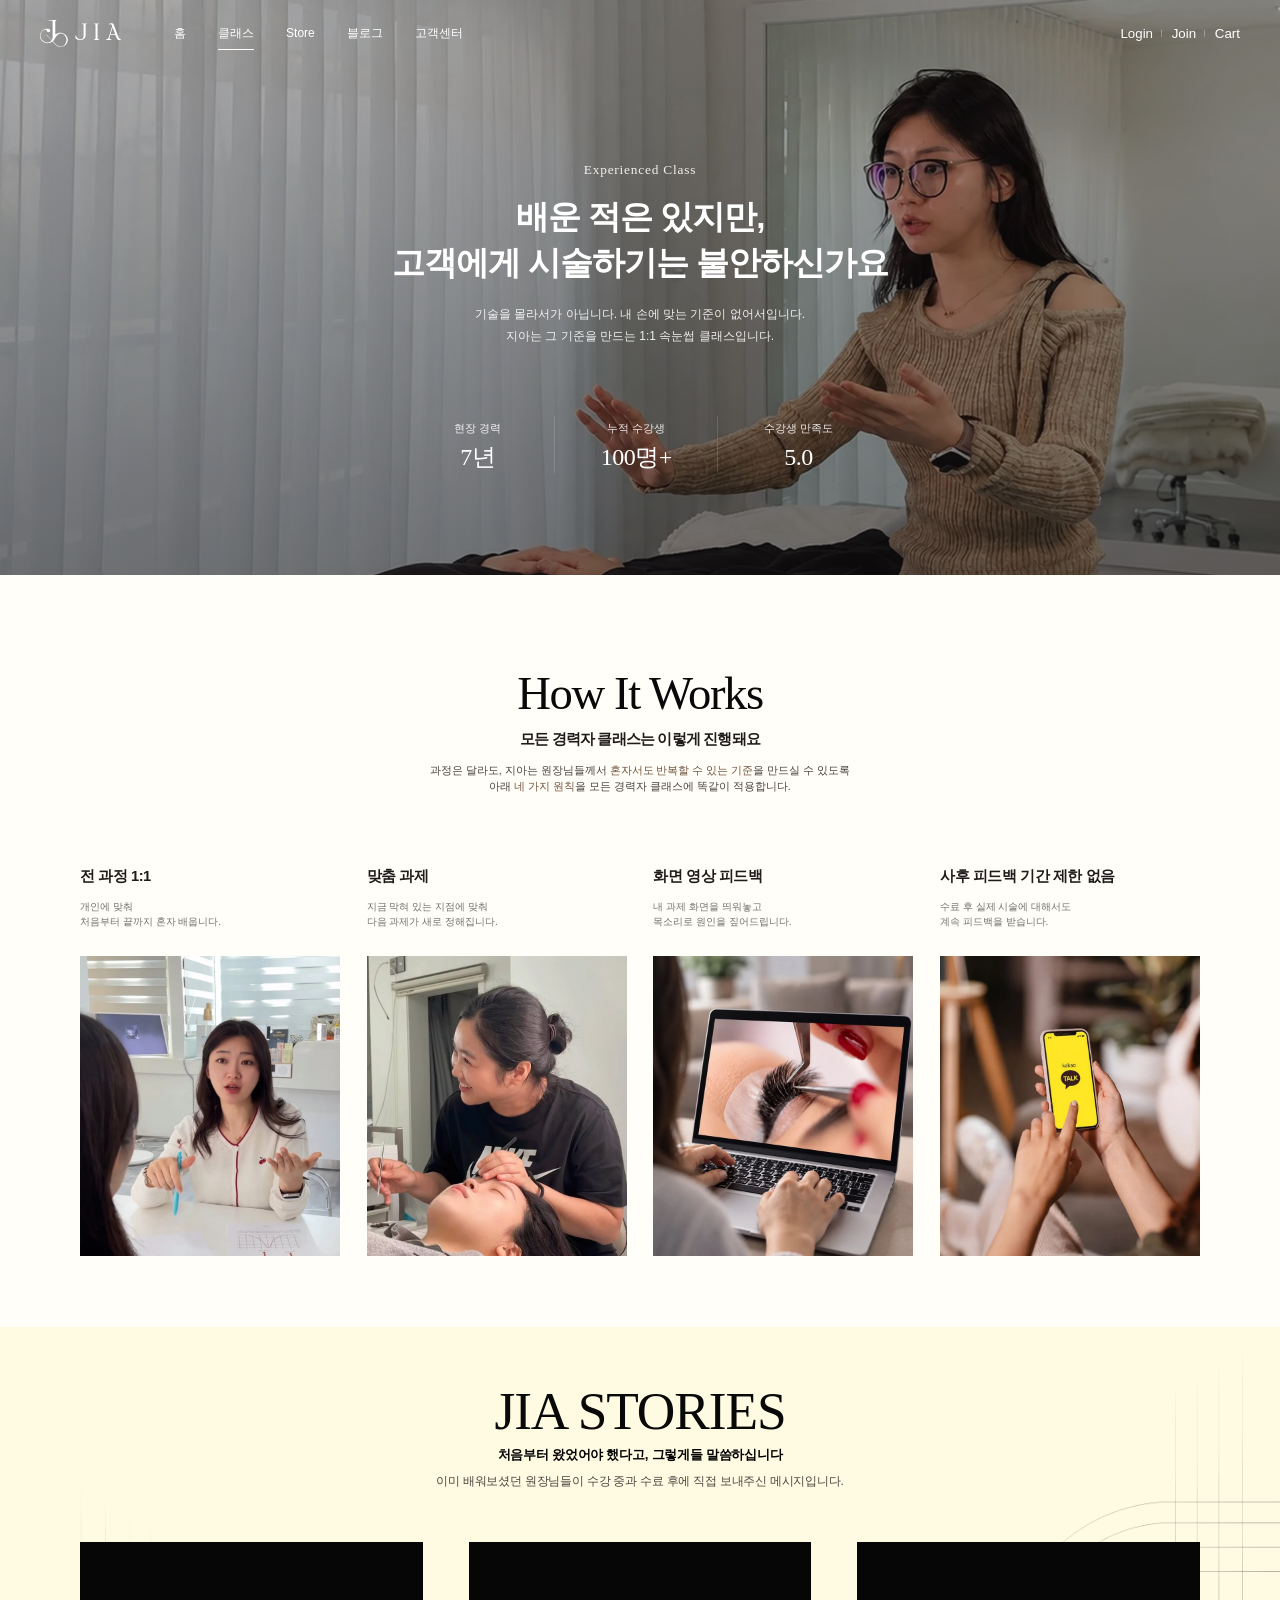
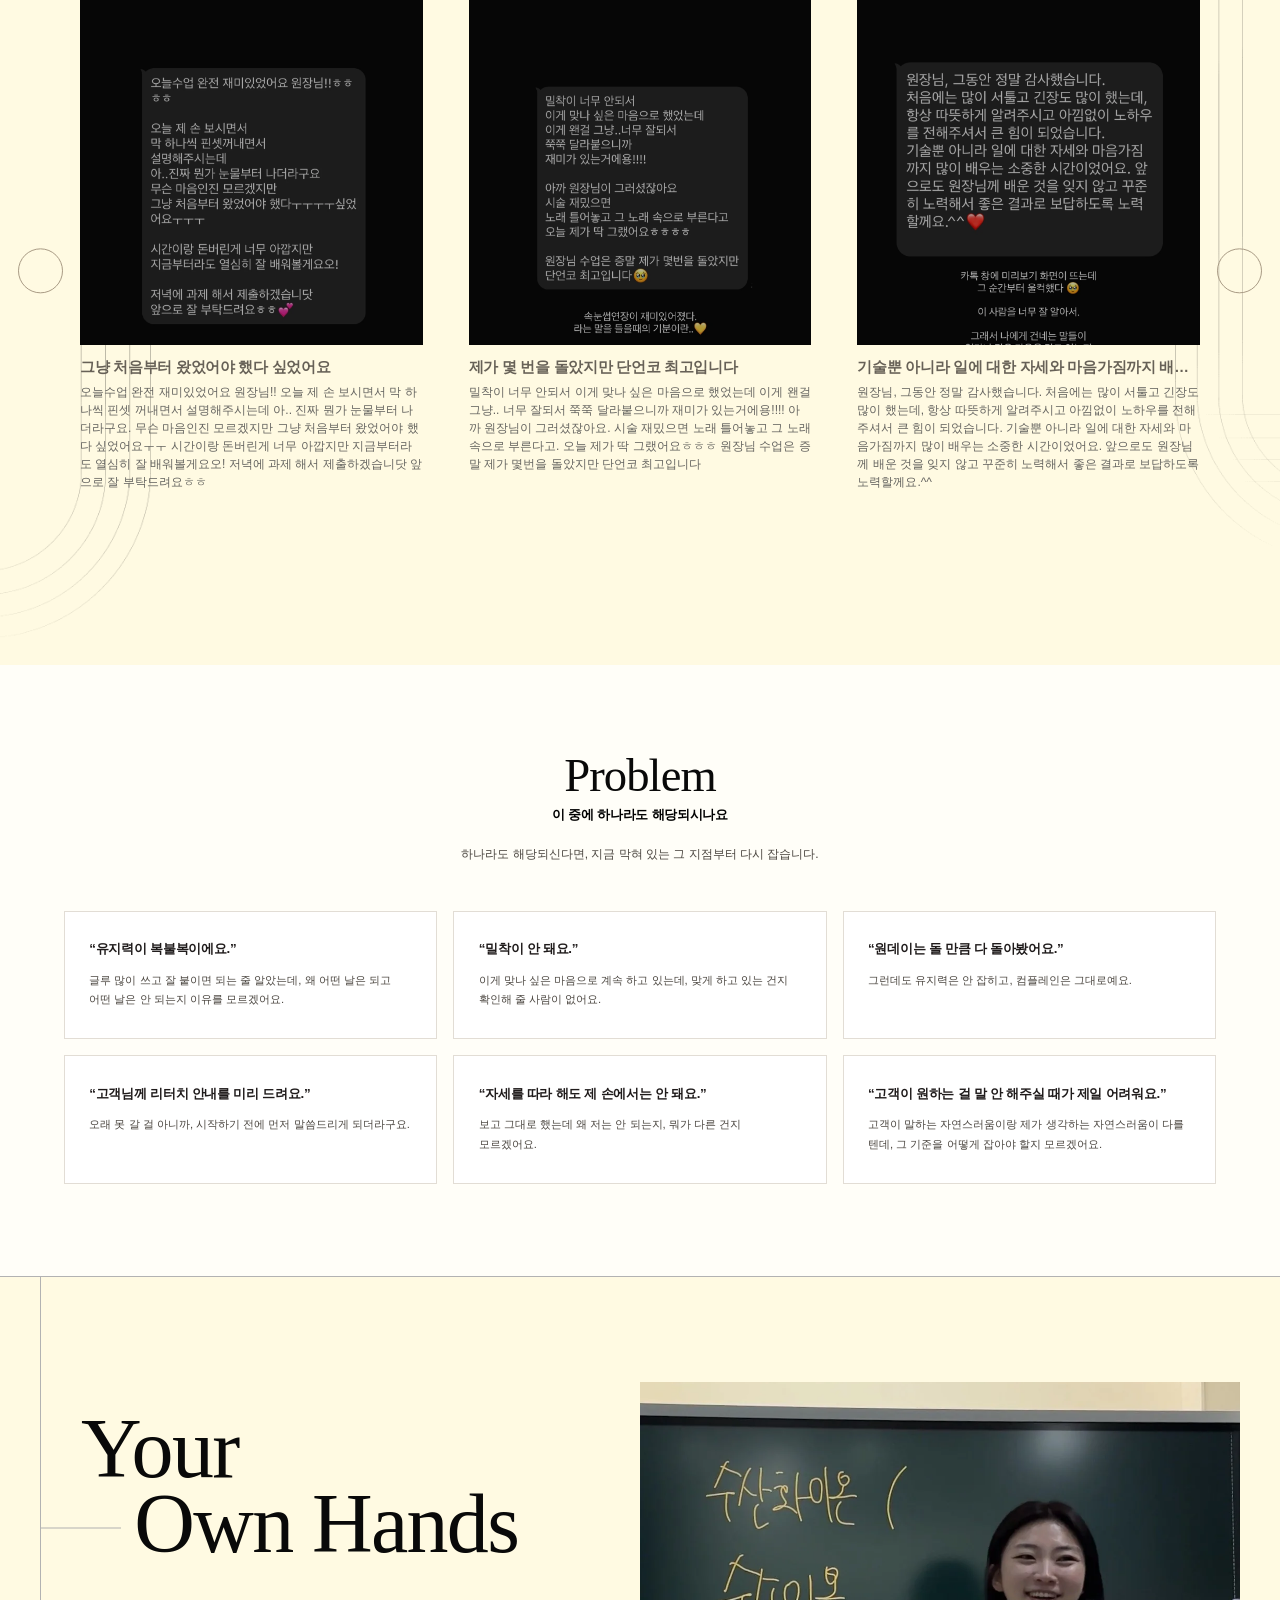
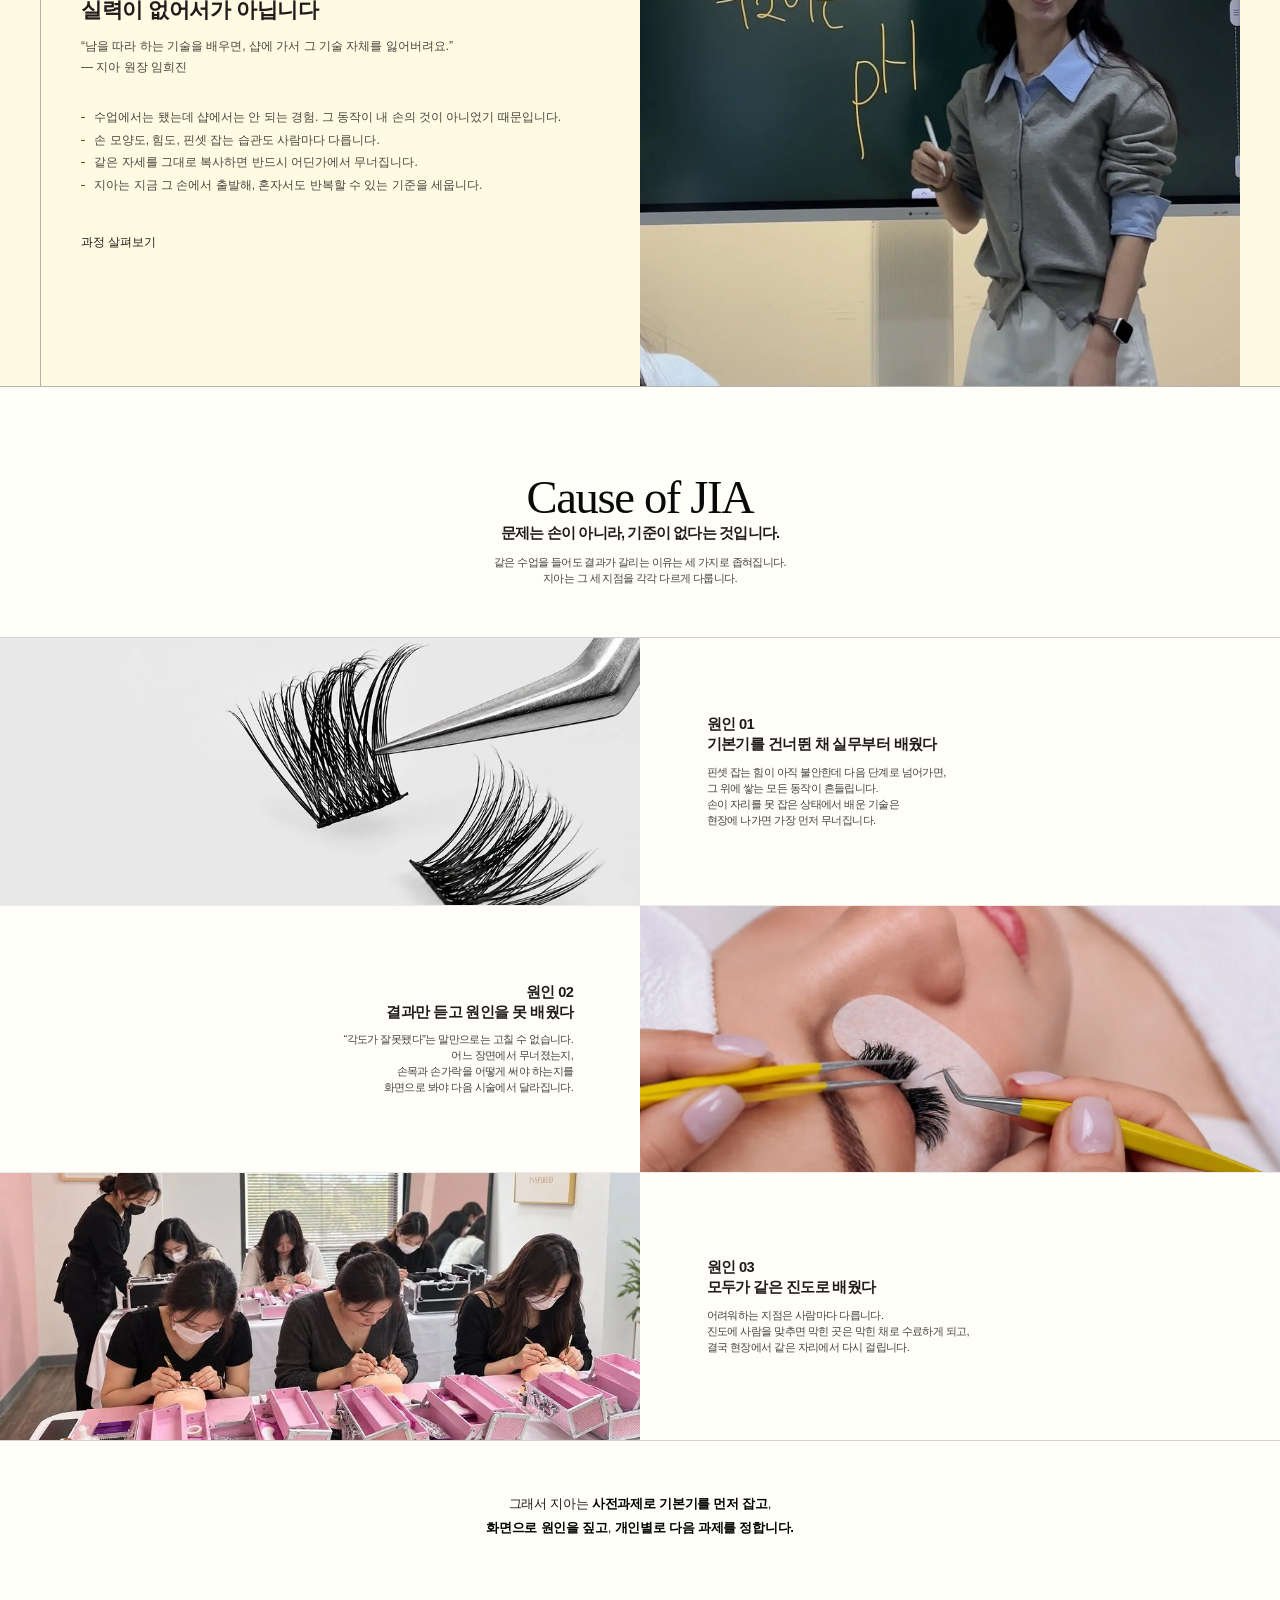
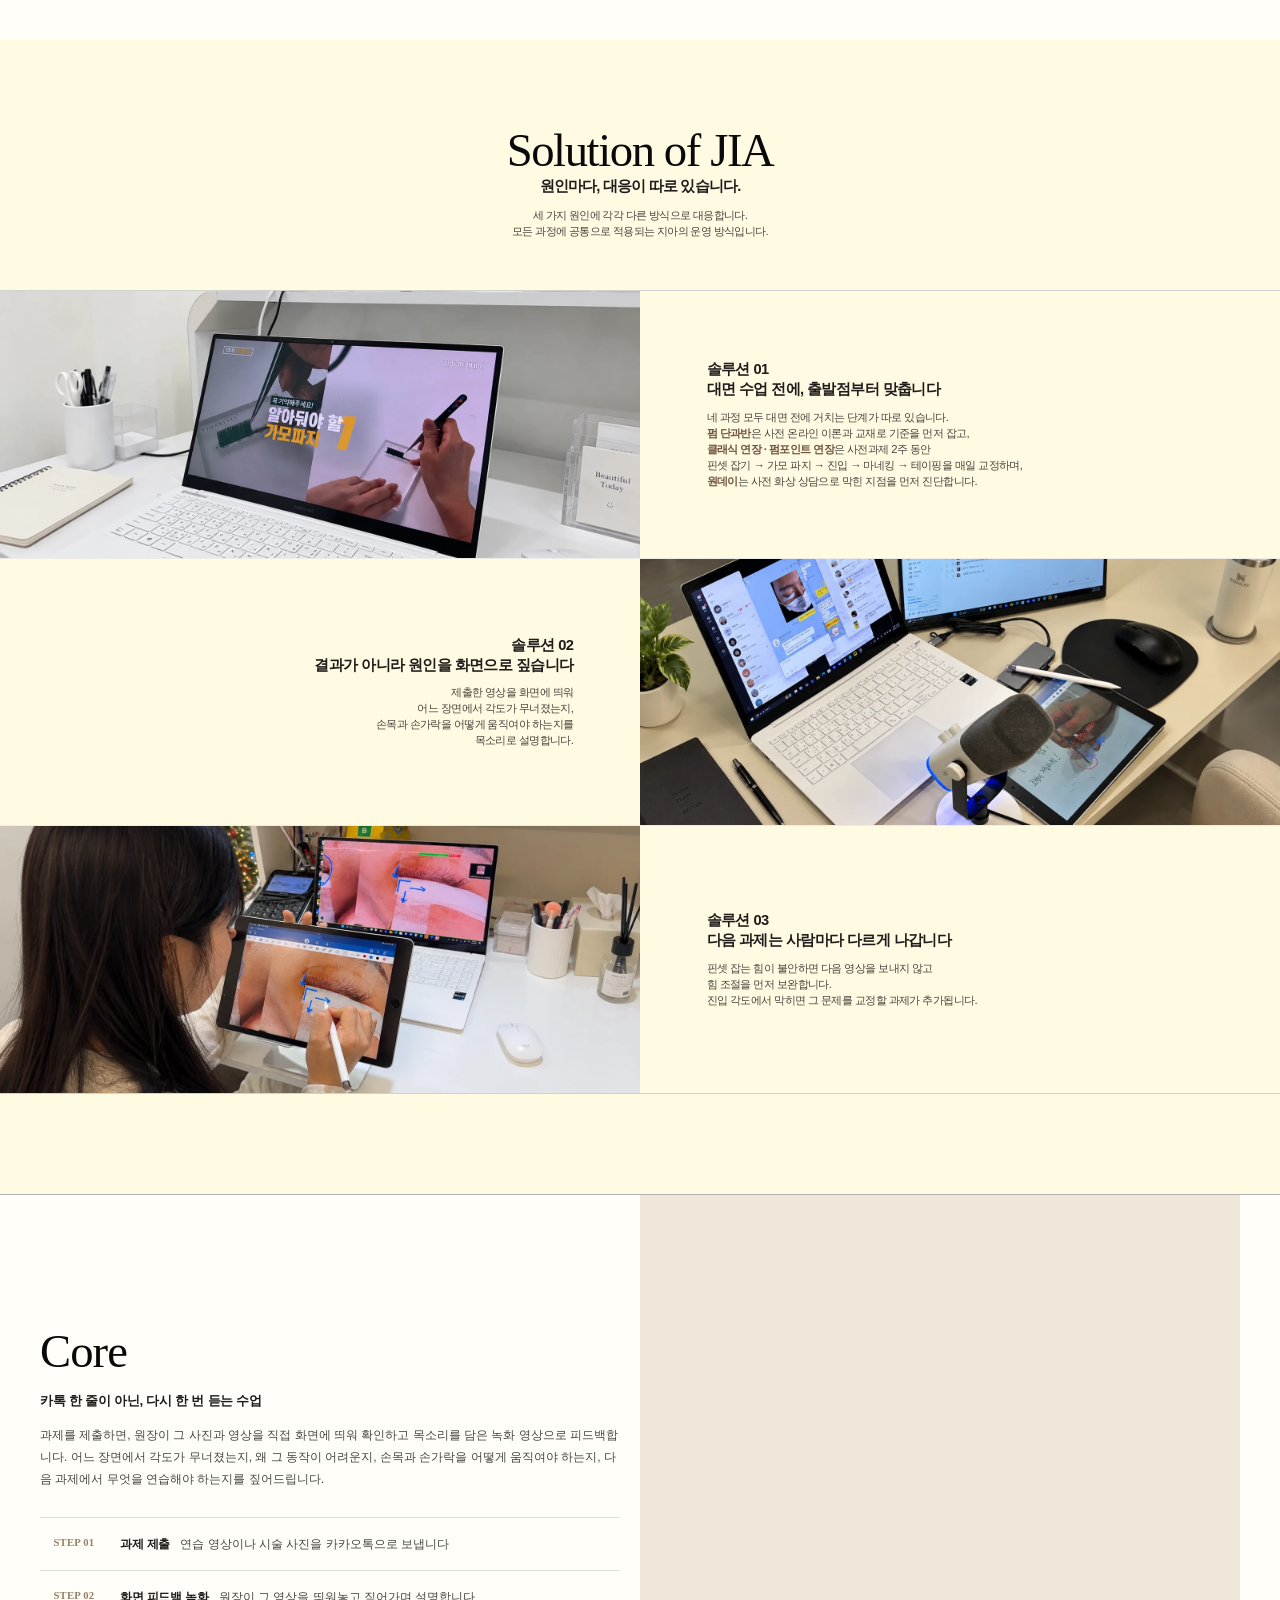
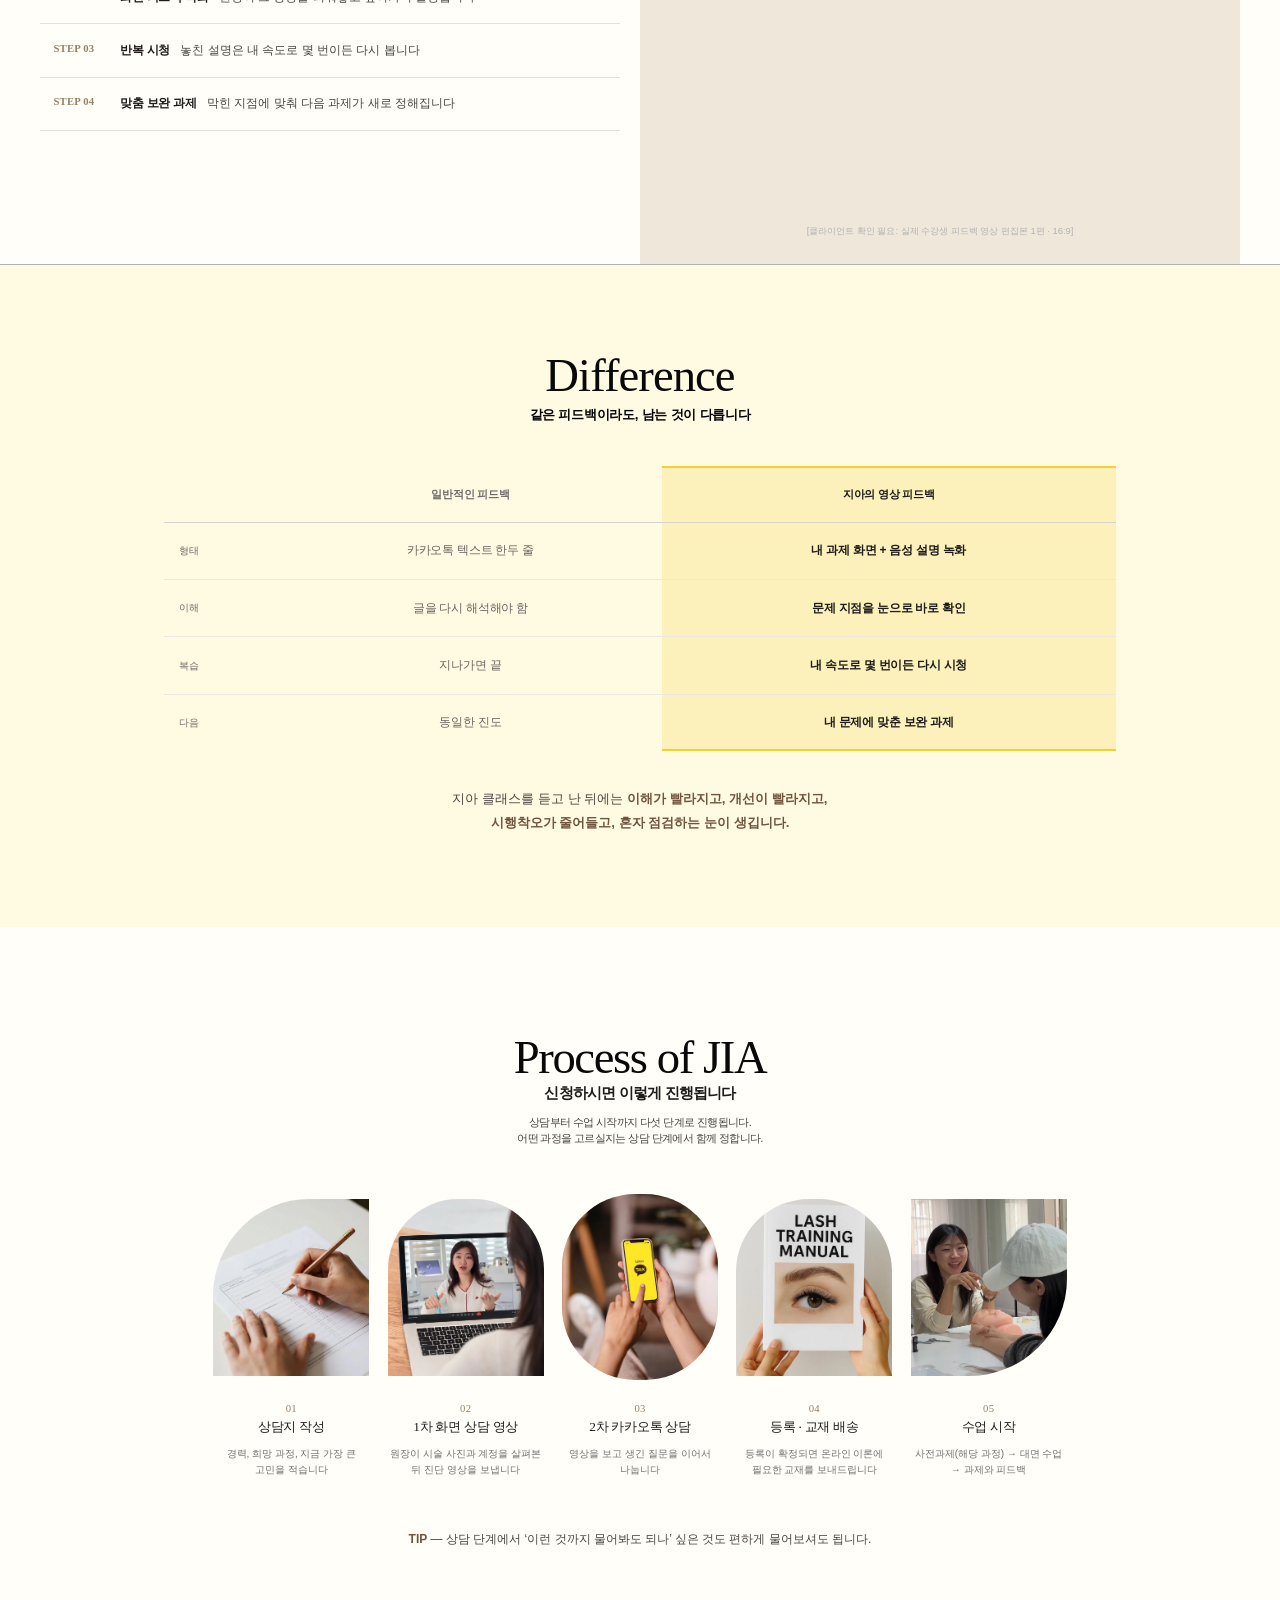
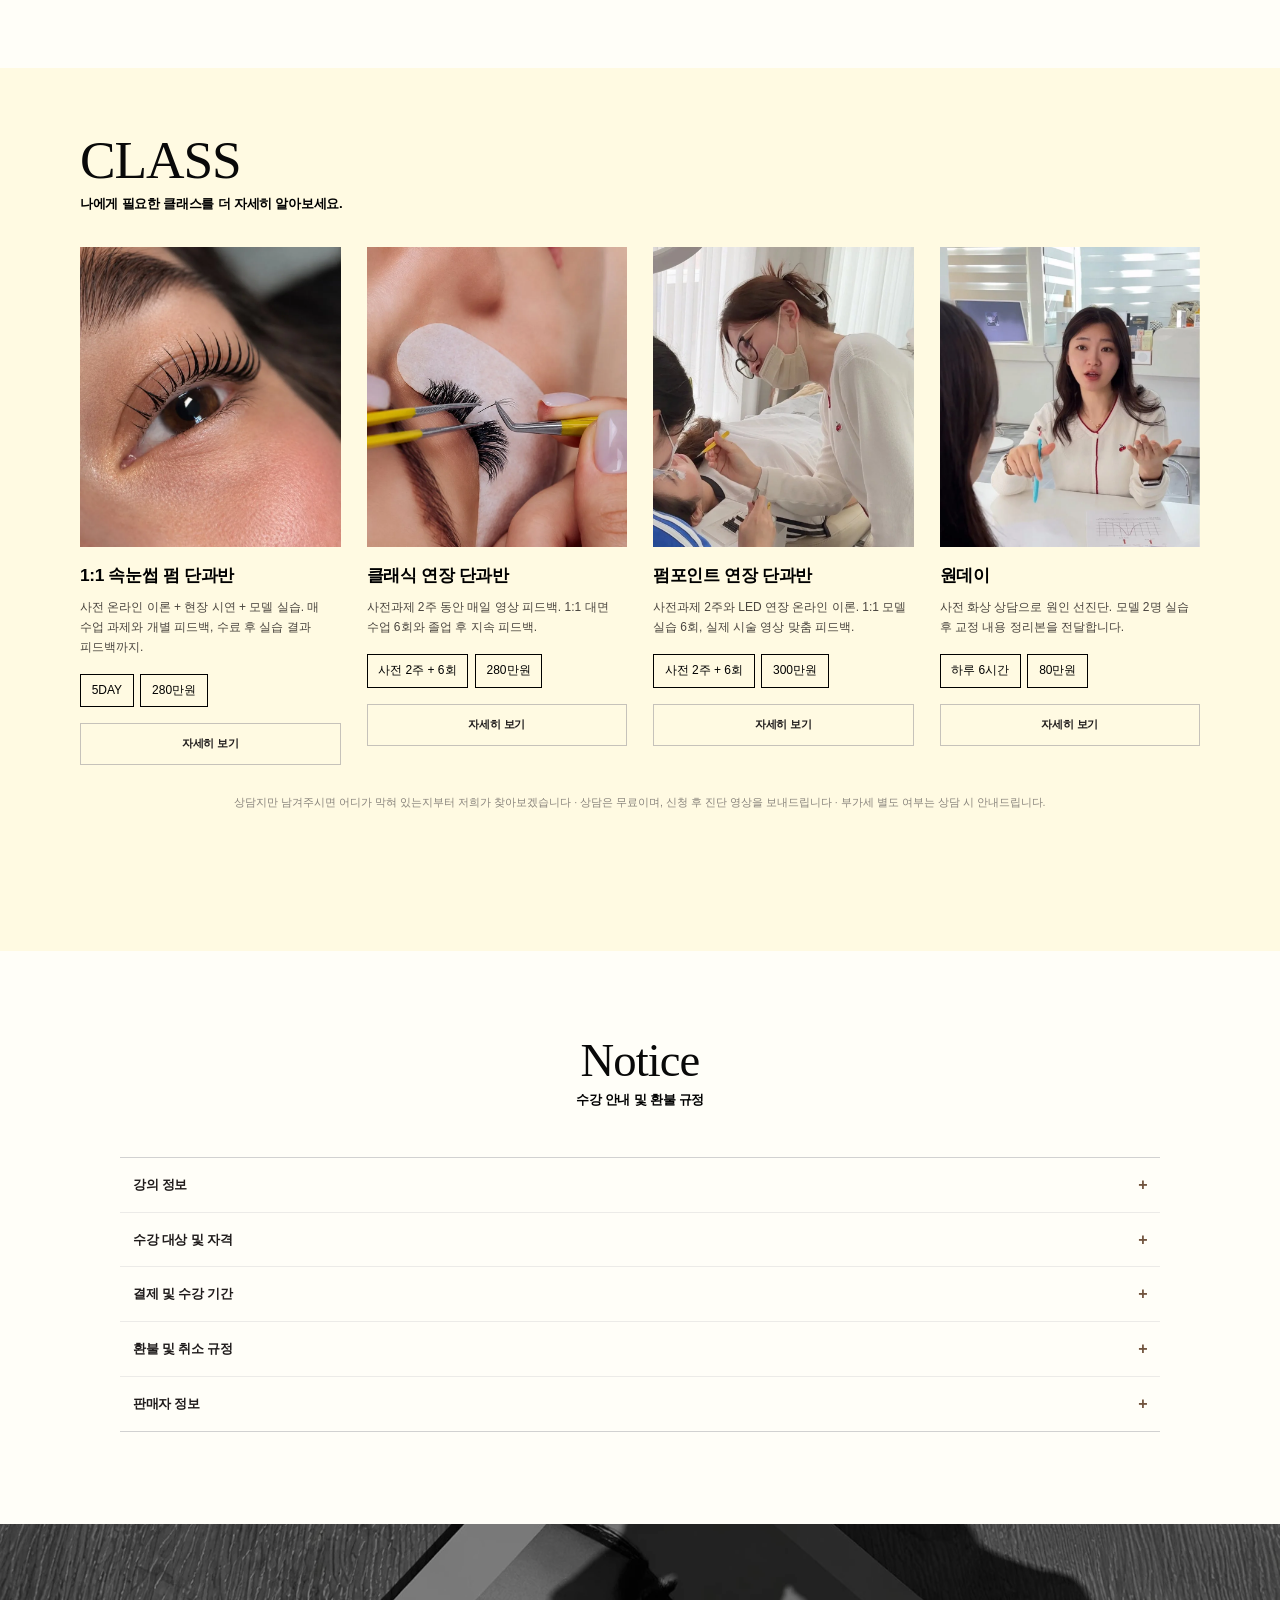
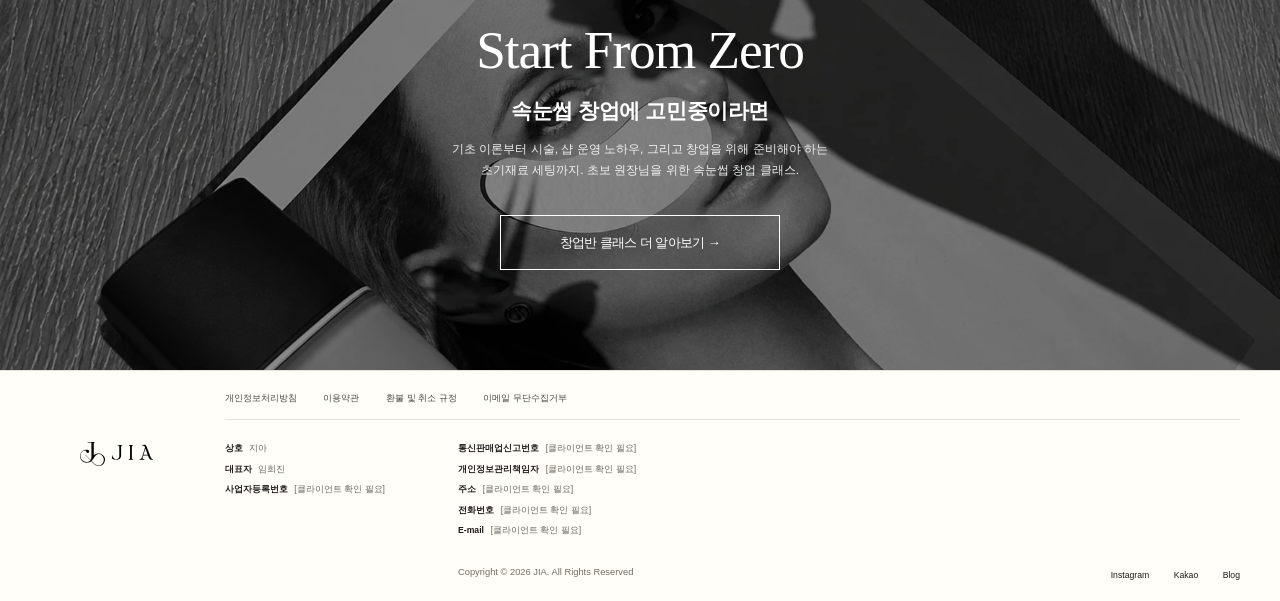
==== commit 09402cb8: "솔루션/기준 이미지 교체 (수정1차) Co-Authored-By: Claude Opus 5 (1M context) <noreply@anthropic.com> Claude-Sessi" ====
--- a/page_02.html
+++ b/page_02.html
@@ -931,7 +931,7 @@
 
   <div class="titleContList">
     <div class="title_cont">
-      <div class="img"><span class="ls-img"><img src="assets/sol-01.webp" alt="솔루션 01 — 대면 수업 전 사전과제로 기본기를 교정하는 장면"></span></div>
+      <div class="img"><span class="ls-img"><img src="assets/sol-exp-01.webp" alt="솔루션 01 — 대면 수업 전 사전과제로 기본기를 교정하는 장면"></span></div>
       <div class="txt">
         <p>솔루션 01<br>대면 수업 전에, 출발점부터 맞춥니다</p>
         <span>네 과정 모두 대면 전에 거치는 단계가 따로 있습니다.<br>
@@ -942,7 +942,7 @@
       </div>
     </div>
     <div class="title_cont">
-      <div class="img"><span class="ls-img"><img src="assets/sol-02.webp" alt="솔루션 02 — 제출한 영상을 화면에 띄워 원인을 짚는 장면"></span></div>
+      <div class="img"><span class="ls-img"><img src="assets/sol-exp-02.webp" alt="솔루션 02 — 제출한 영상을 화면에 띄워 원인을 짚는 장면"></span></div>
       <div class="txt">
         <p>솔루션 02<br>결과가 아니라 원인을 화면으로 짚습니다</p>
         <span>제출한 영상을 화면에 띄워<br>
@@ -952,7 +952,7 @@
       </div>
     </div>
     <div class="title_cont">
-      <div class="img"><span class="ls-img"><img src="assets/sol-03.webp" alt="솔루션 03 — 수강생마다 다른 보완 과제를 정하는 장면"></span></div>
+      <div class="img"><span class="ls-img"><img src="assets/sol-exp-03.webp" alt="솔루션 03 — 수강생마다 다른 보완 과제를 정하는 장면"></span></div>
       <div class="txt">
         <p>솔루션 03<br>다음 과제는 사람마다 다르게 나갑니다</p>
         <span>핀셋 잡는 힘이 불안하면 다음 영상을 보내지 않고<br>
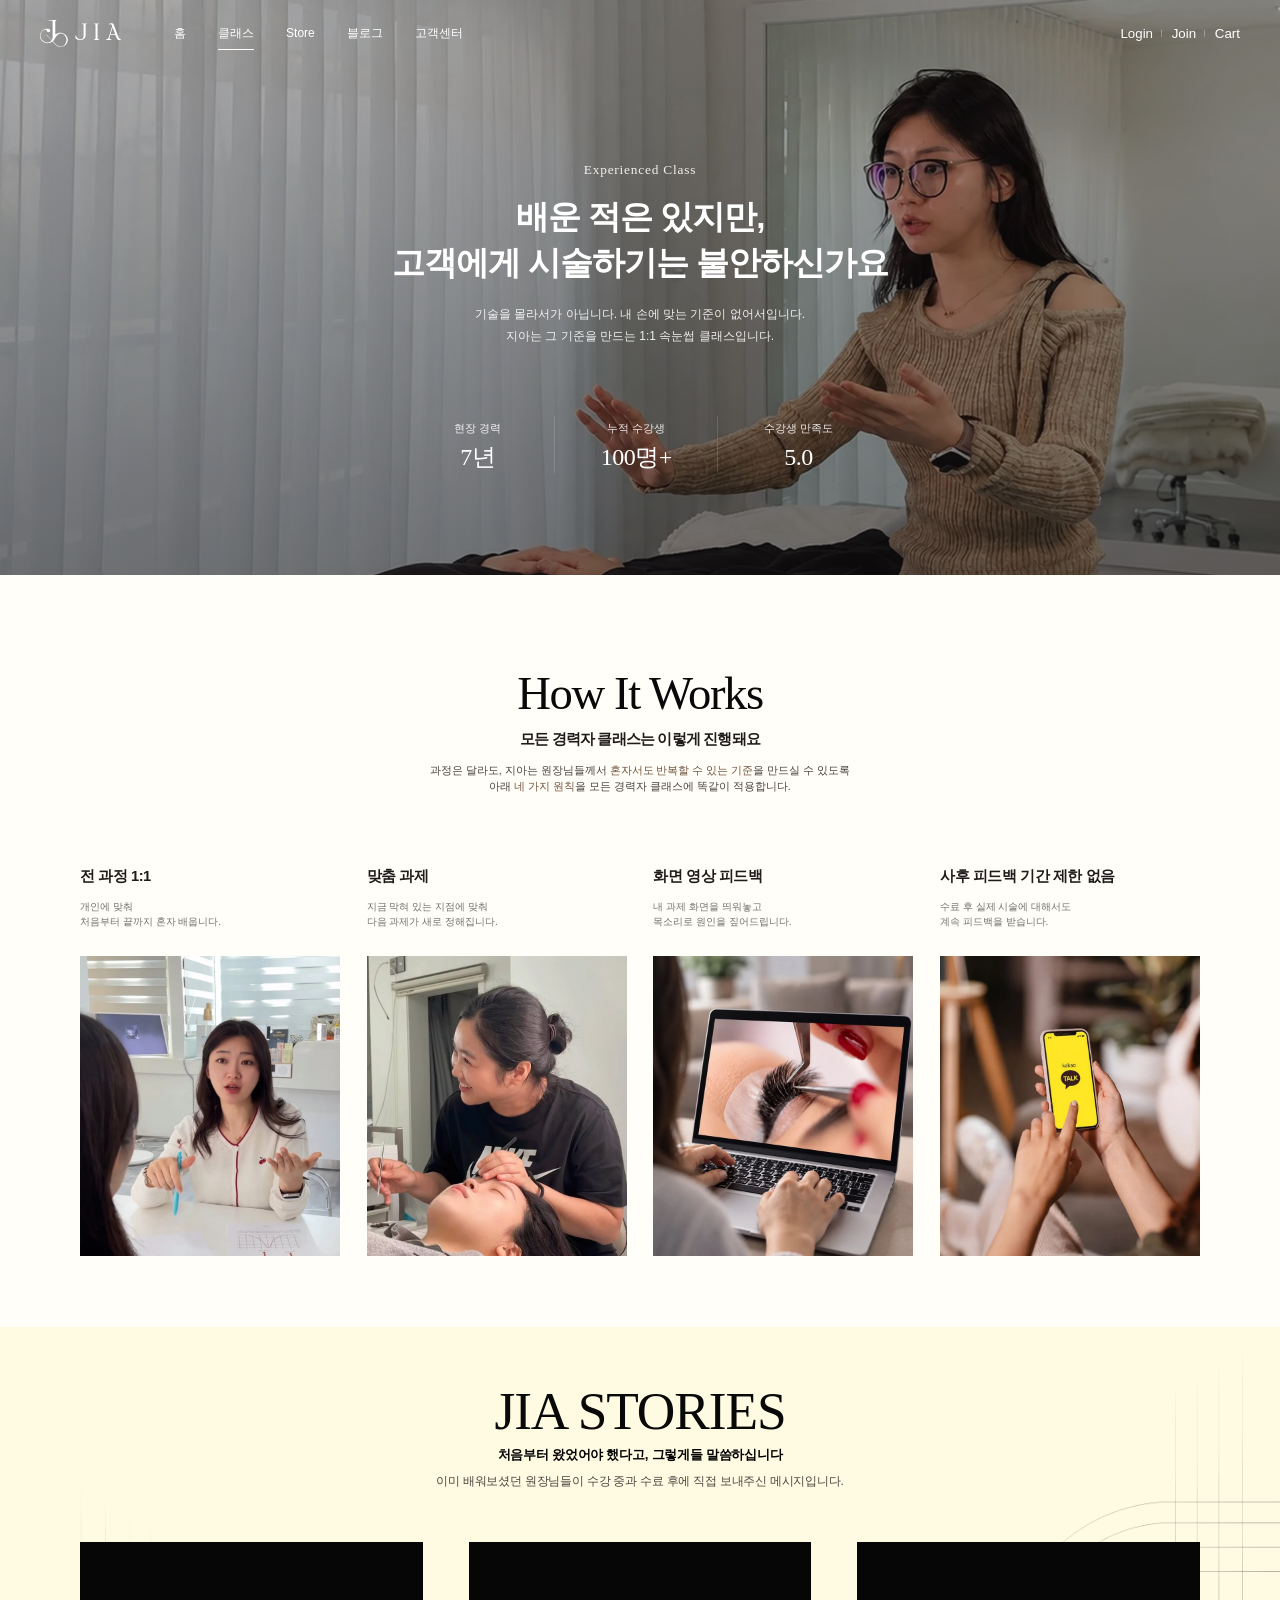
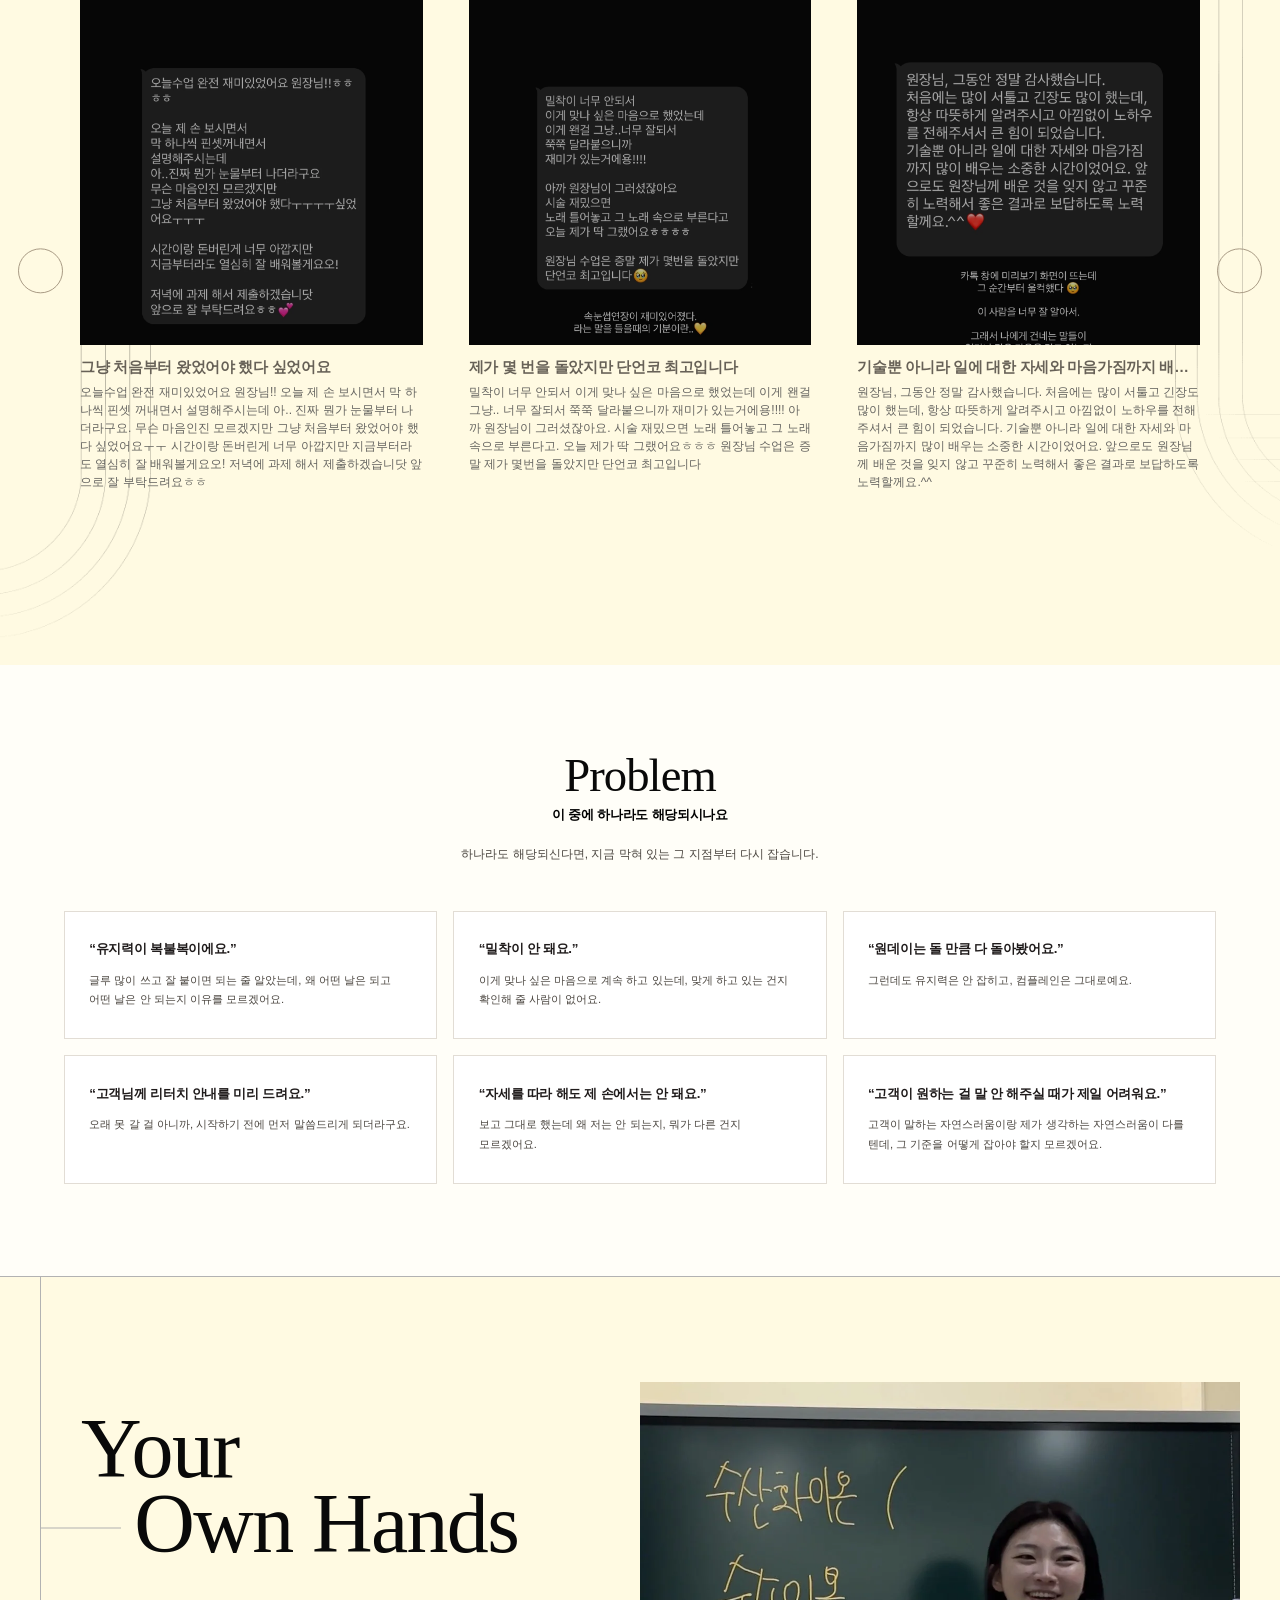
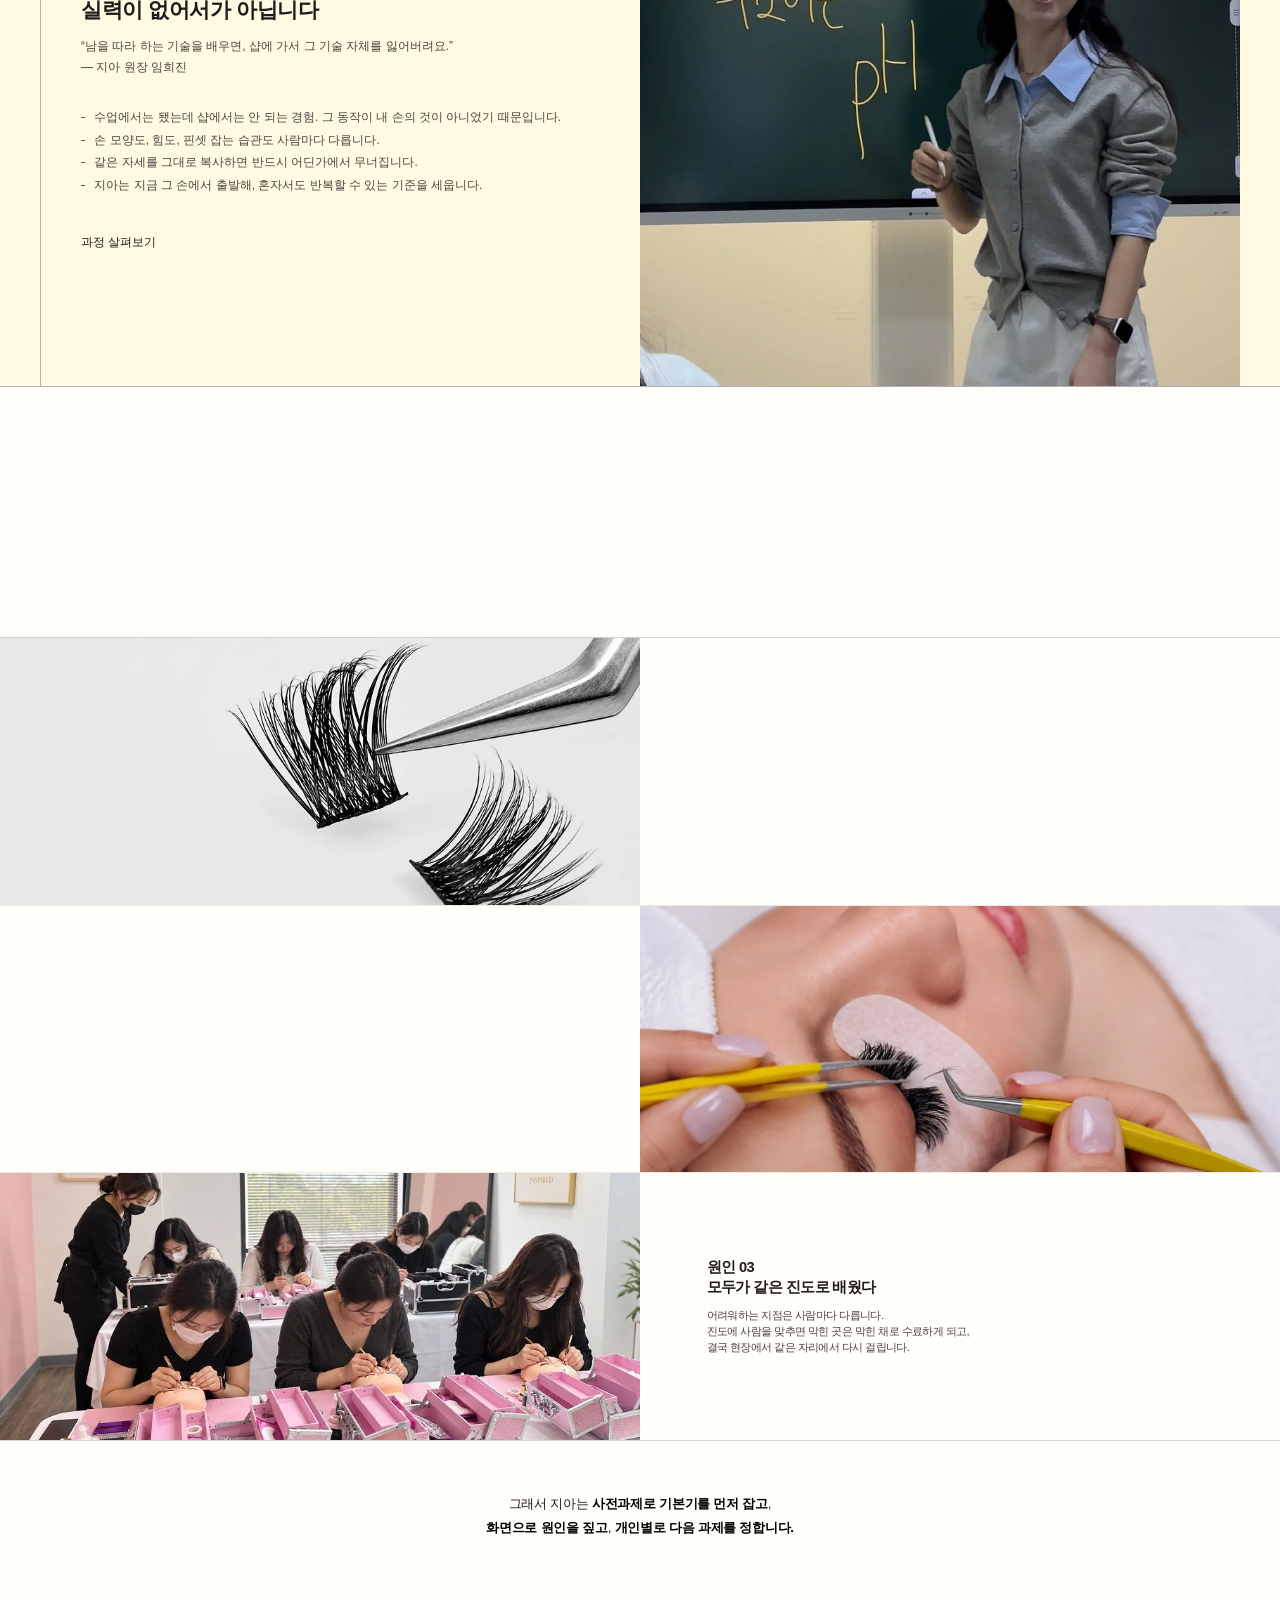
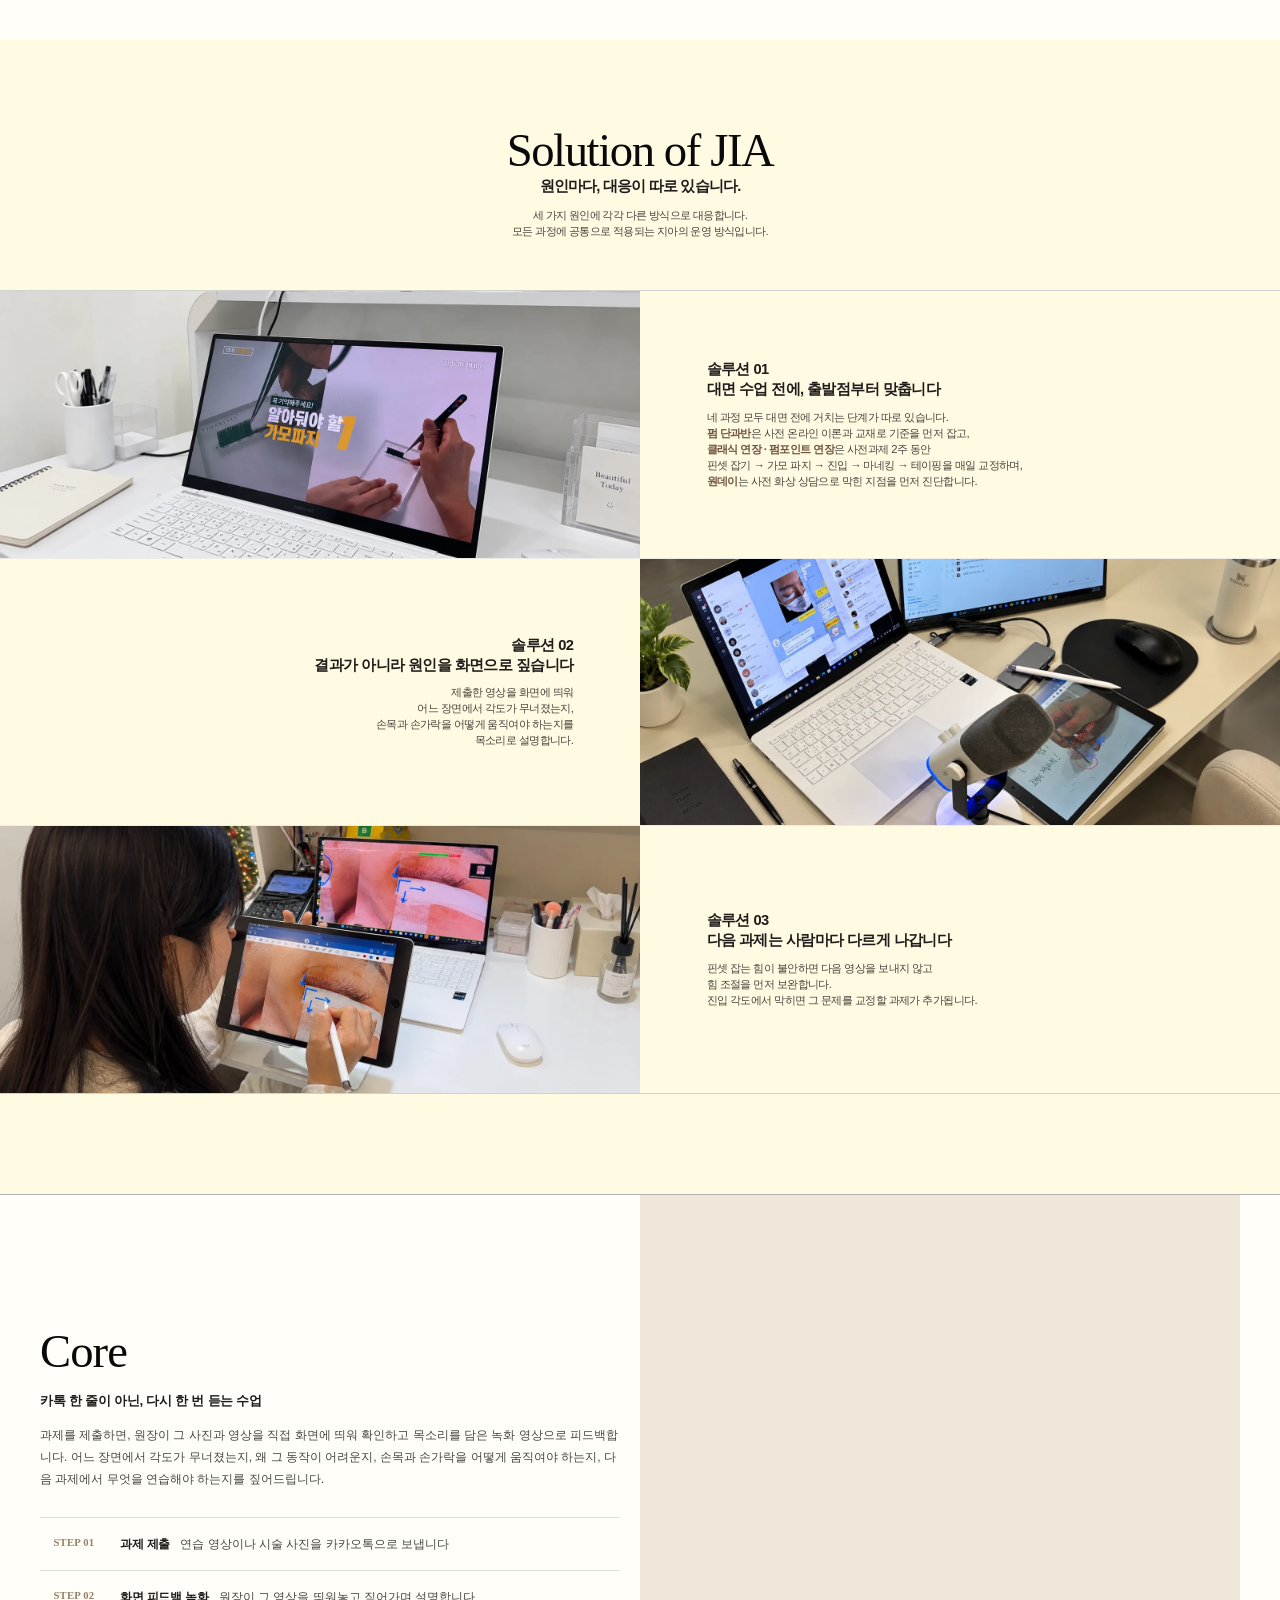
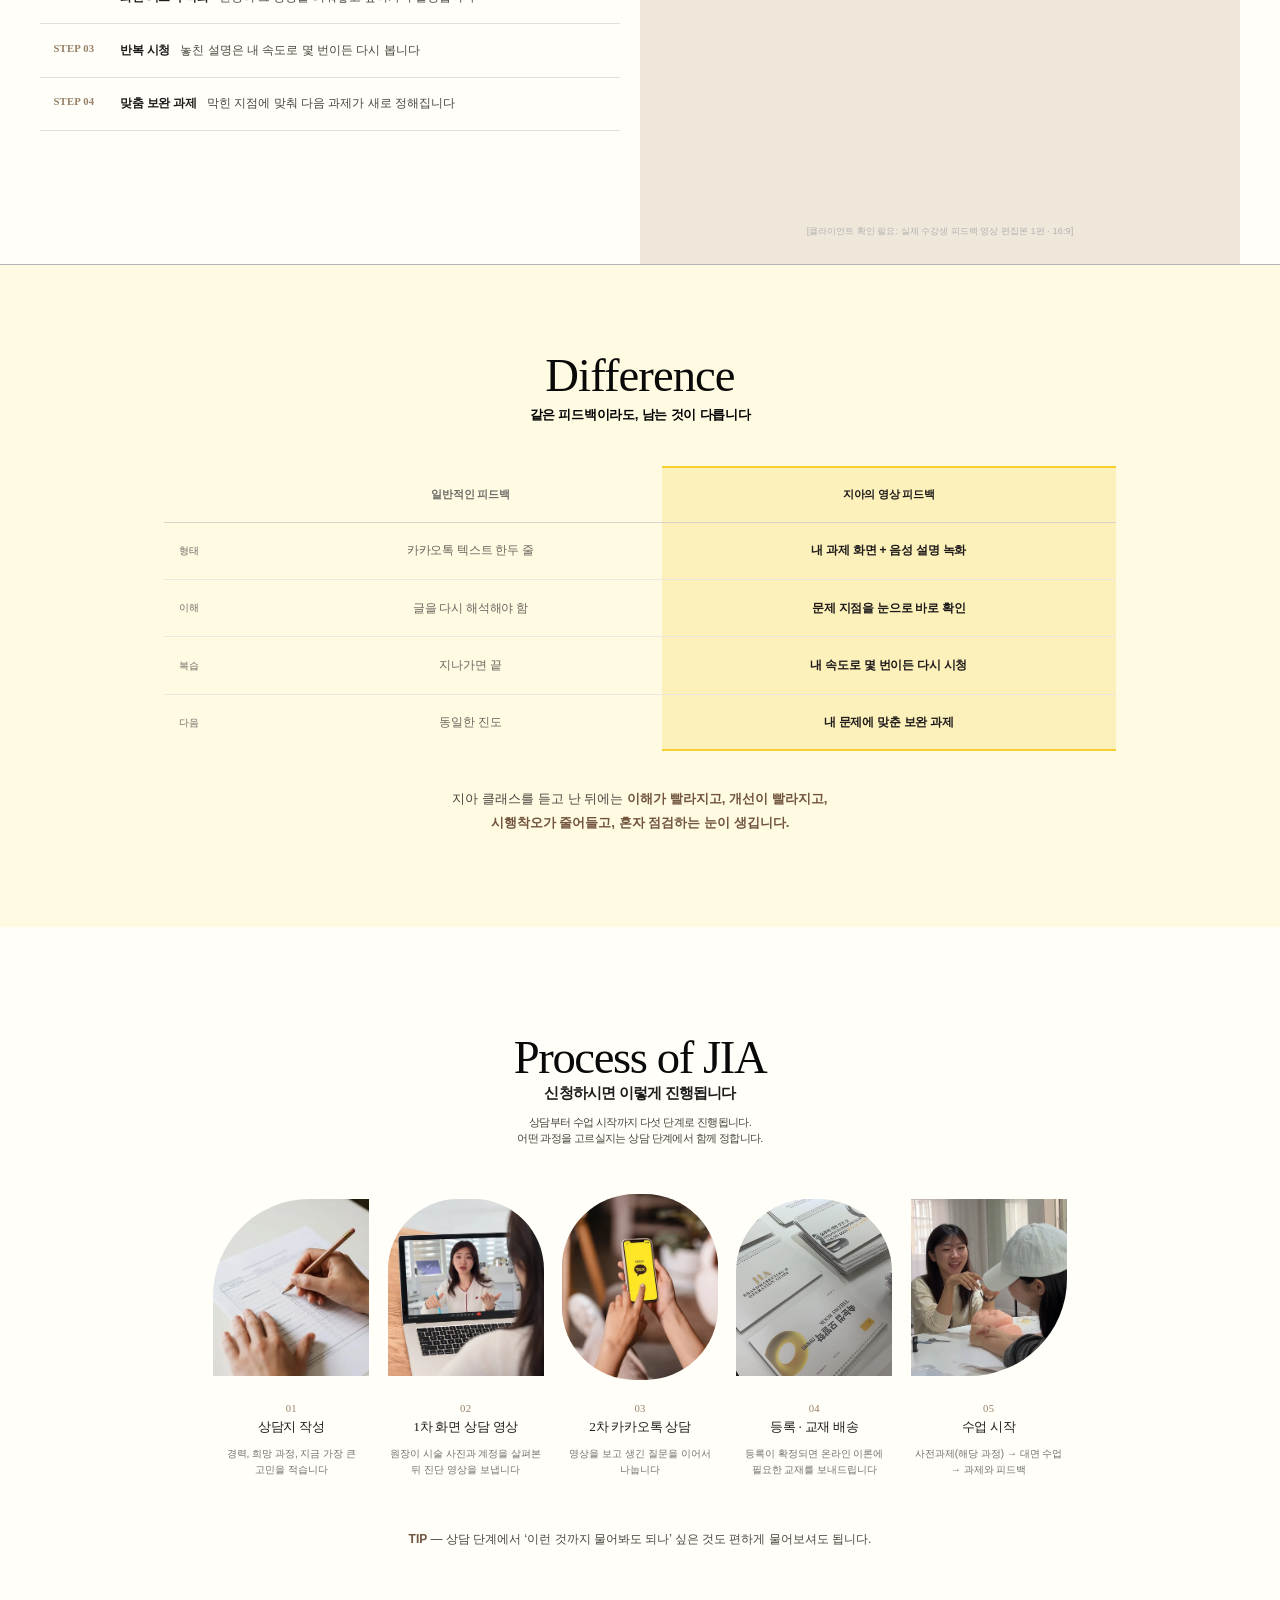
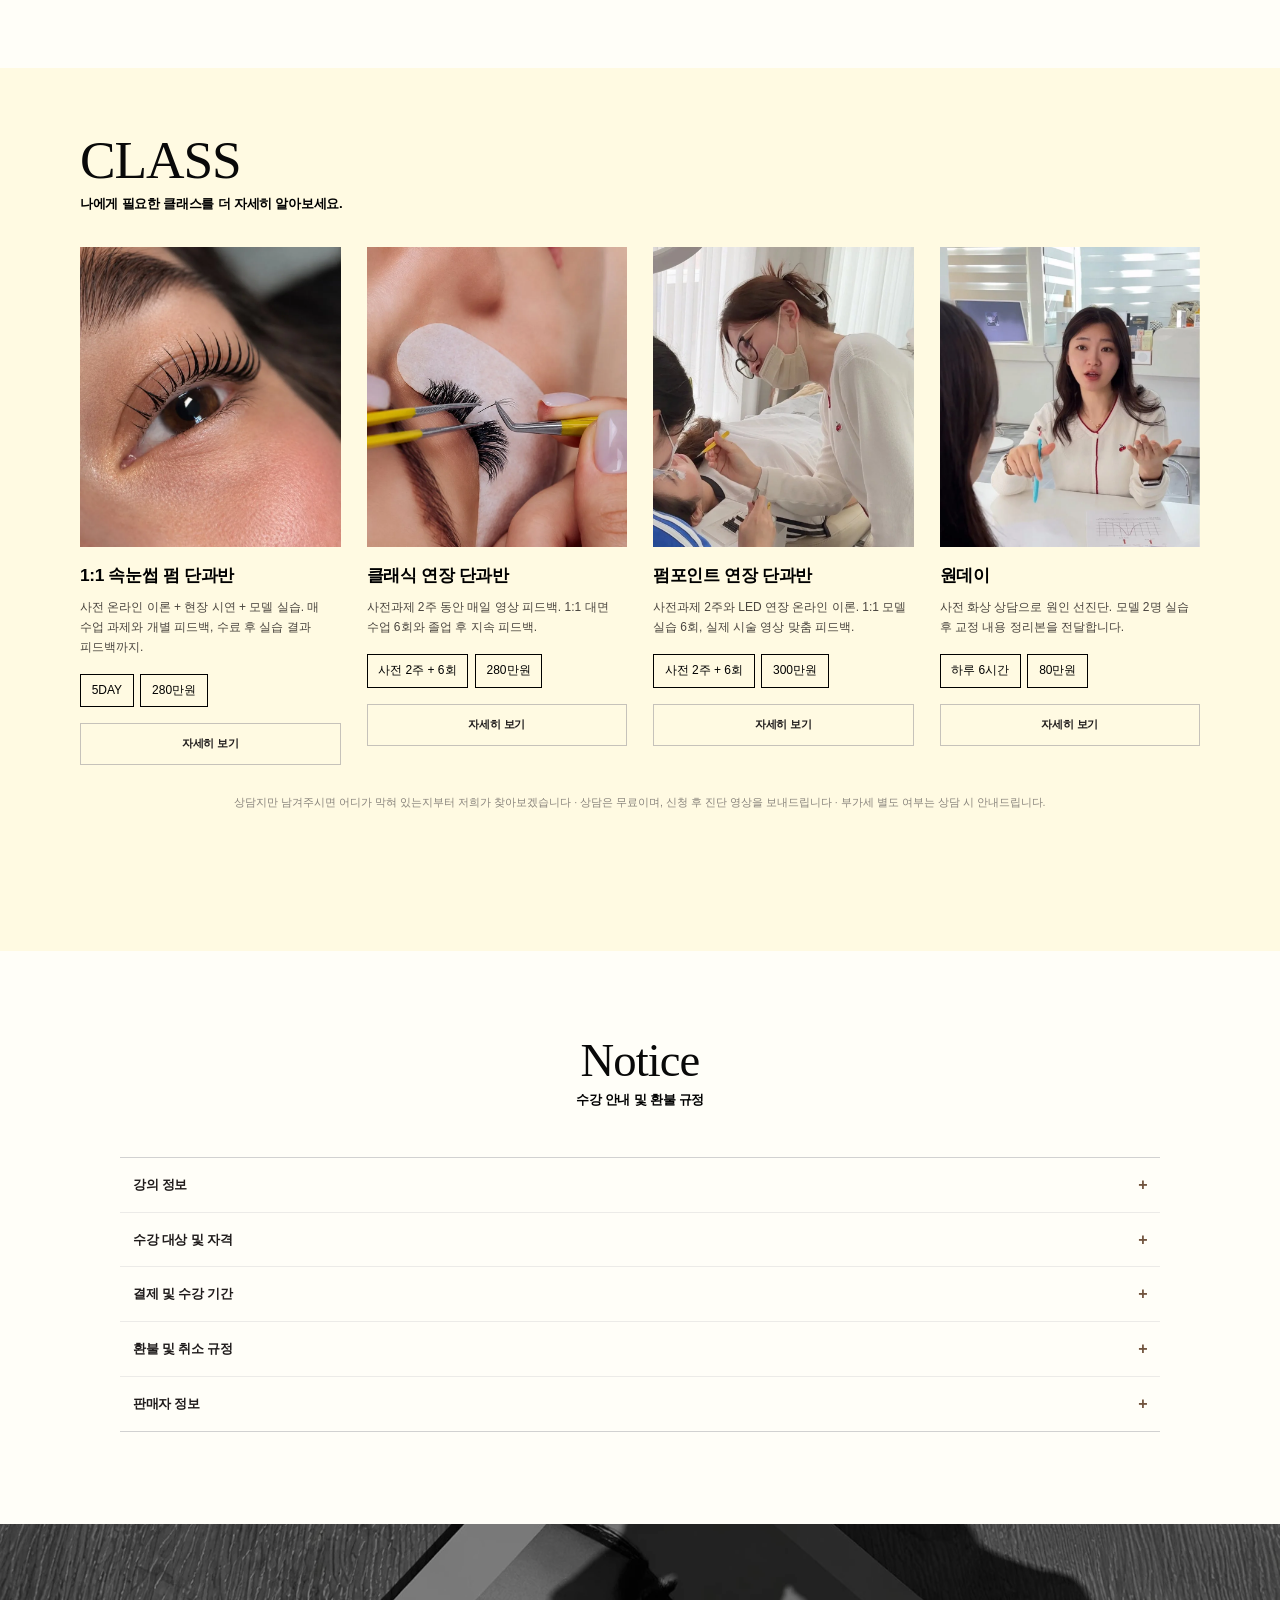
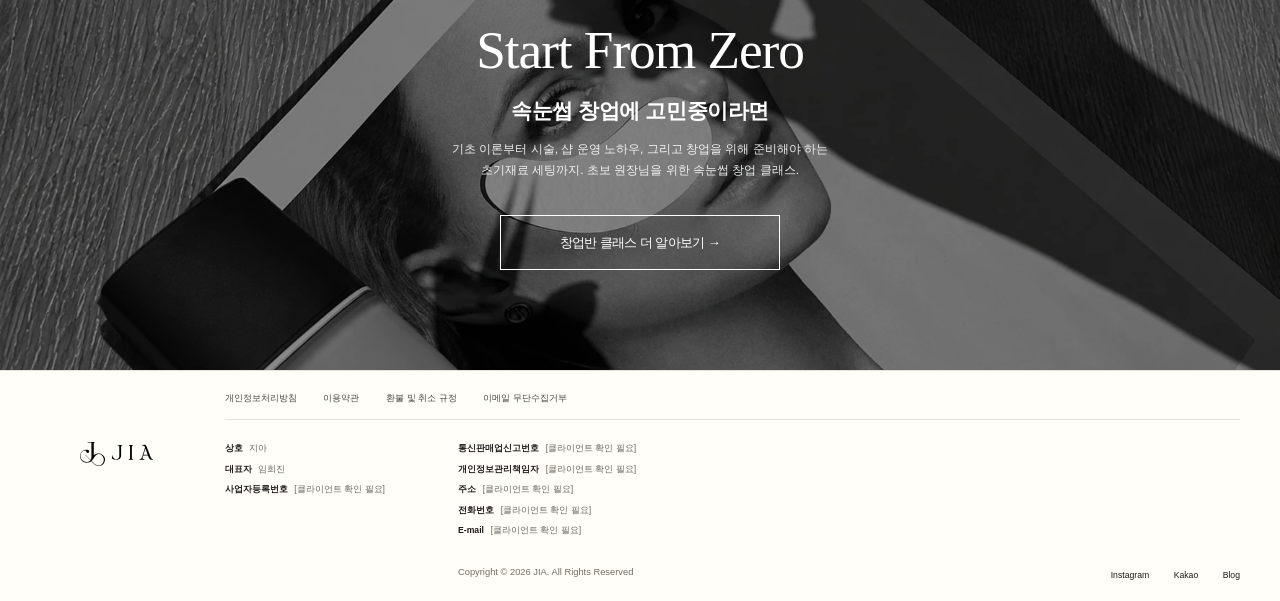
==== commit ae5d8497: "리마인드·교재 이미지 교체 Co-Authored-By: Claude Opus 5 (1M context) <noreply@anthropic.com> Claude-Session: ht" ====
--- a/page_02.html
+++ b/page_02.html
@@ -1035,7 +1035,7 @@
       <p class="d">영상을 보고 생긴 질문을 이어서 나눕니다</p>
     </div>
     <div class="box">
-      <div class="img has-photo"><img src="assets/proc-04.webp" alt="등록 · 교재 배송"></div>
+      <div class="img has-photo"><img src="assets/proc-04-book.webp" alt="등록 · 교재 배송"></div>
       <p class="n">04</p>
       <p class="nm">등록 · 교재 배송</p>
       <p class="d">등록이 확정되면 온라인 이론에 필요한 교재를 보내드립니다</p>
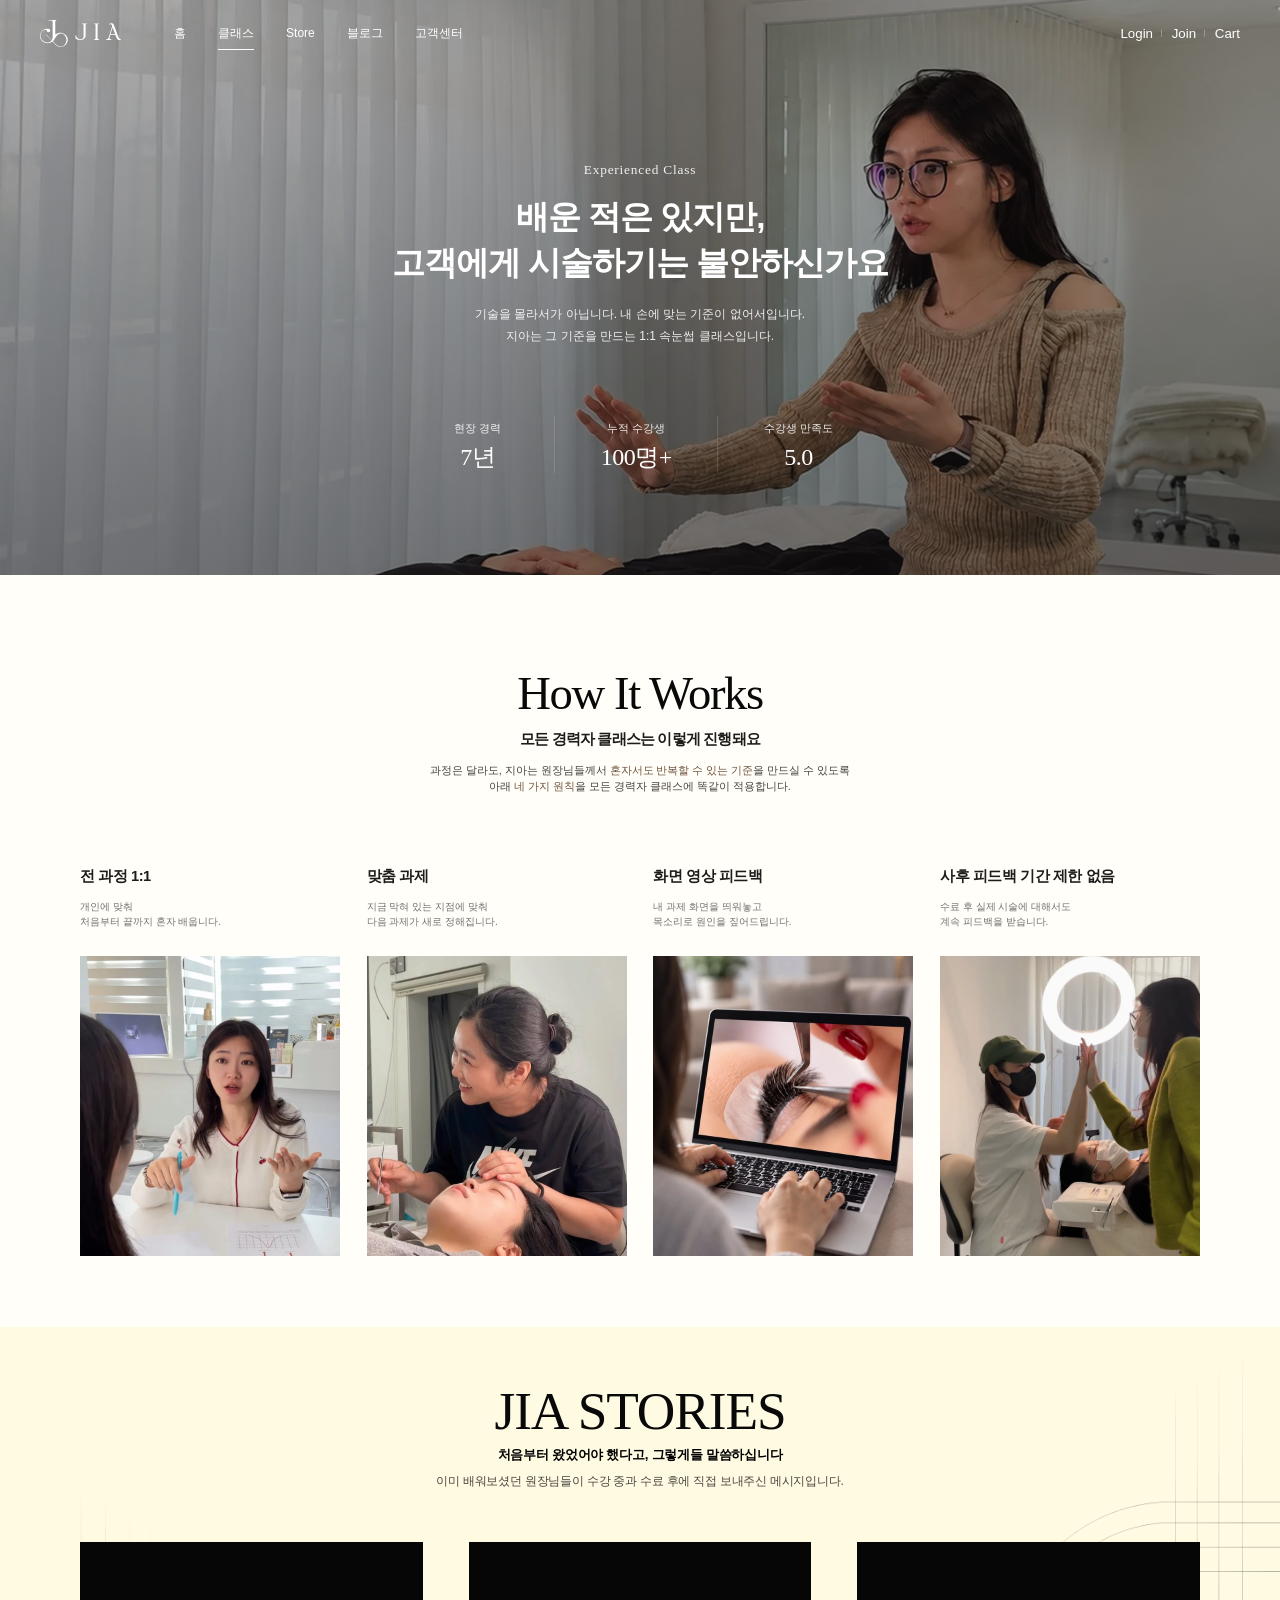
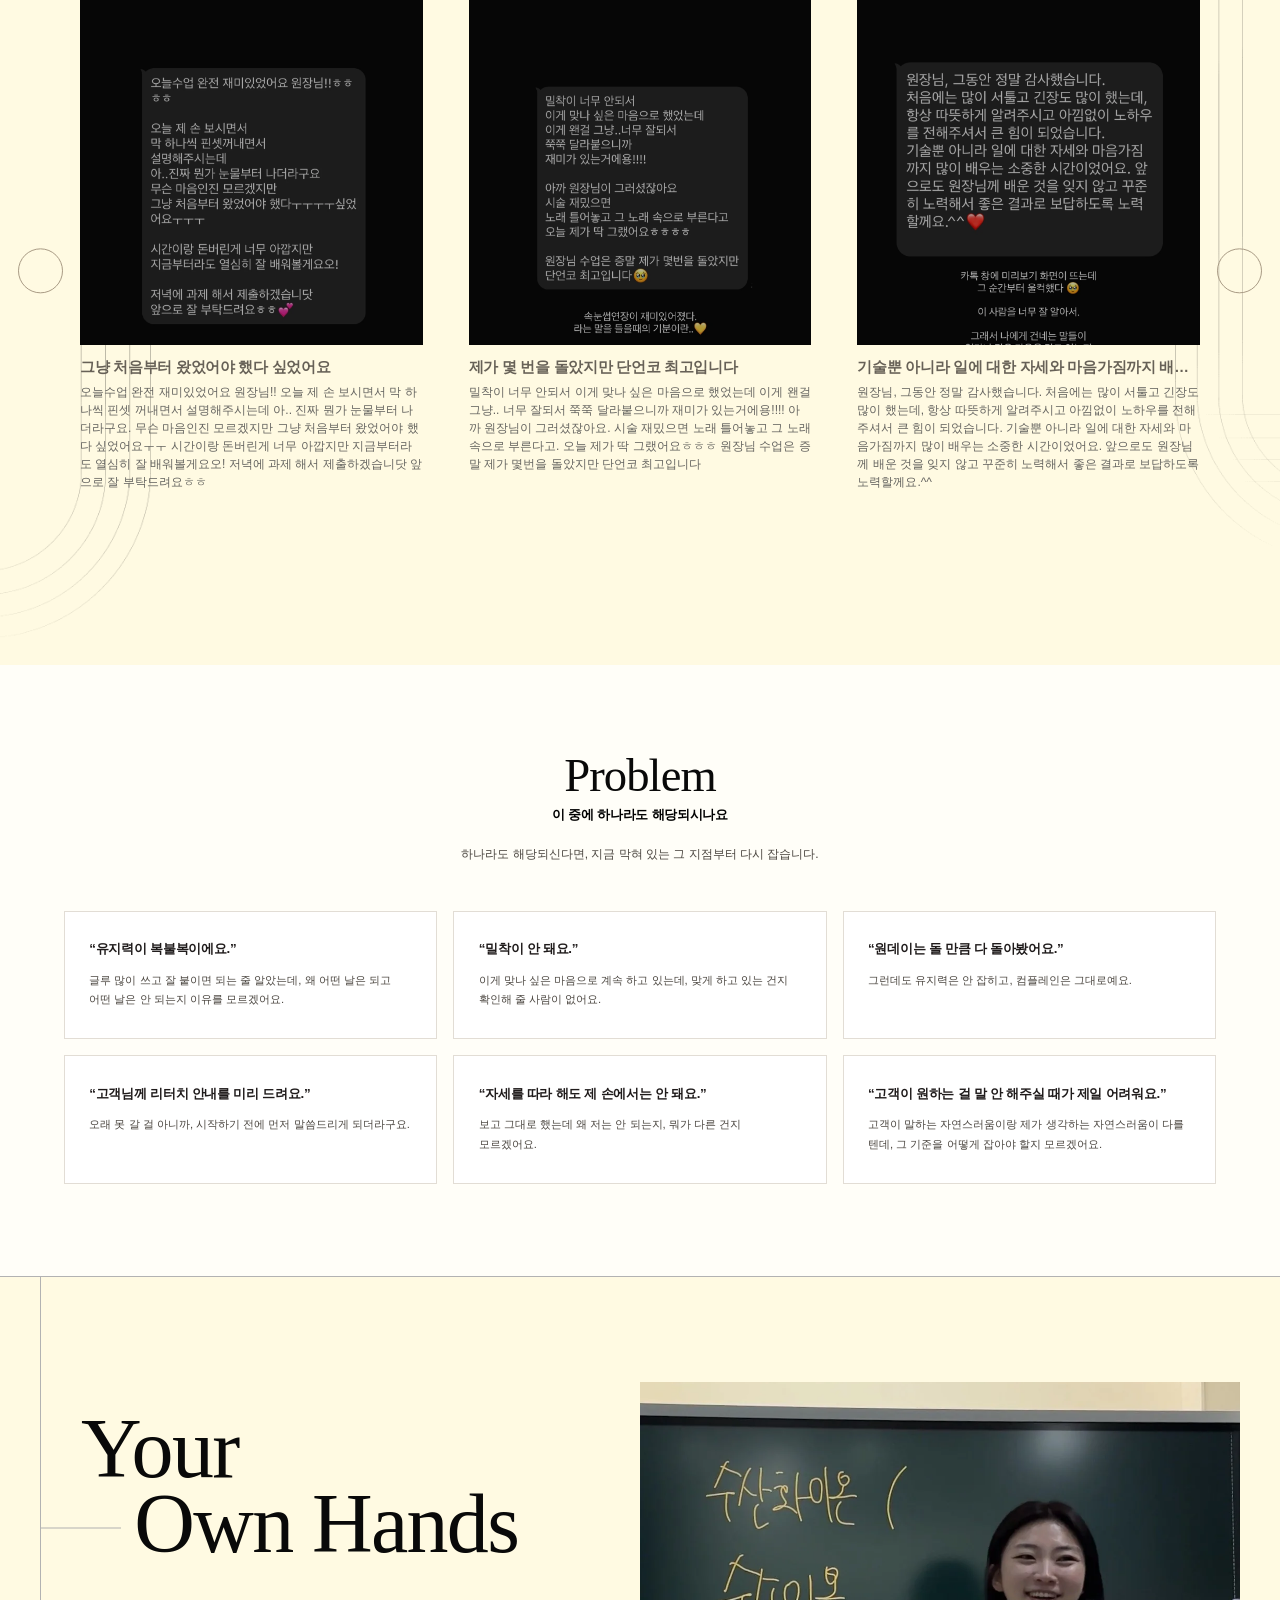
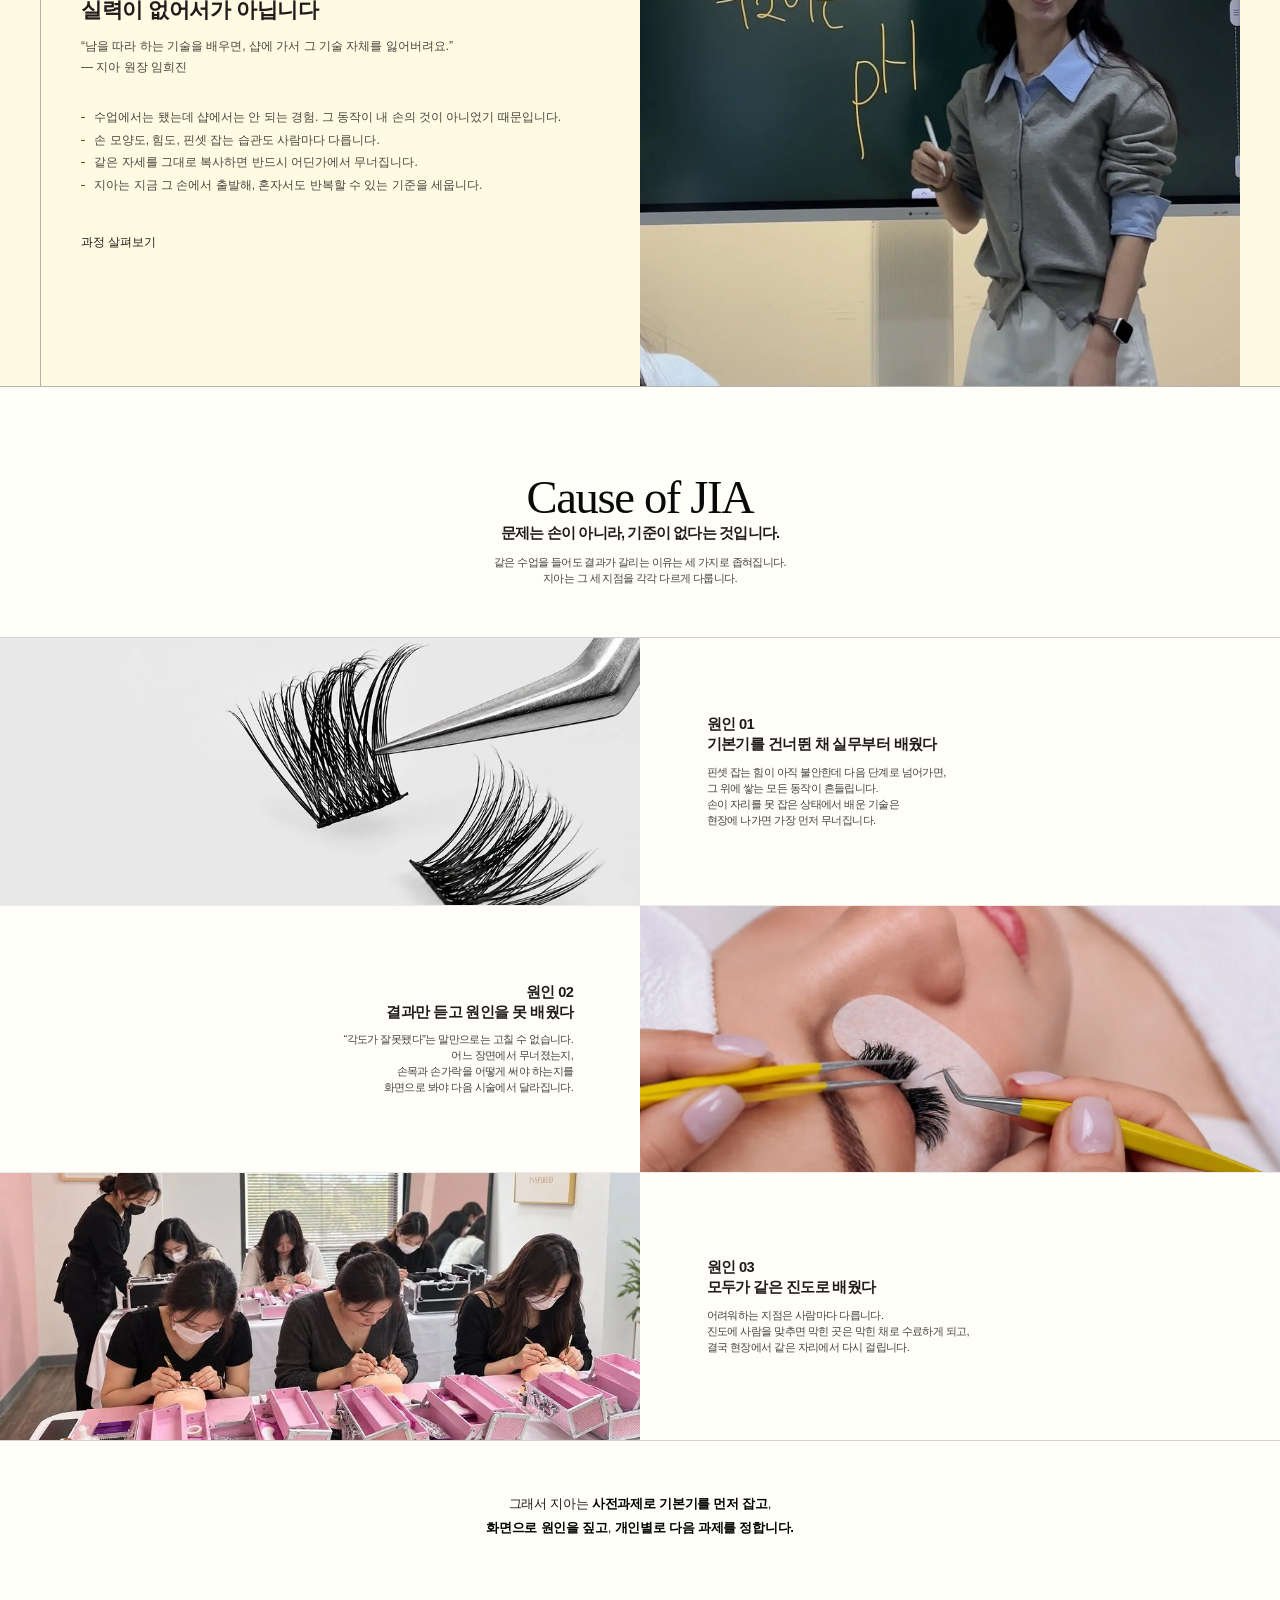
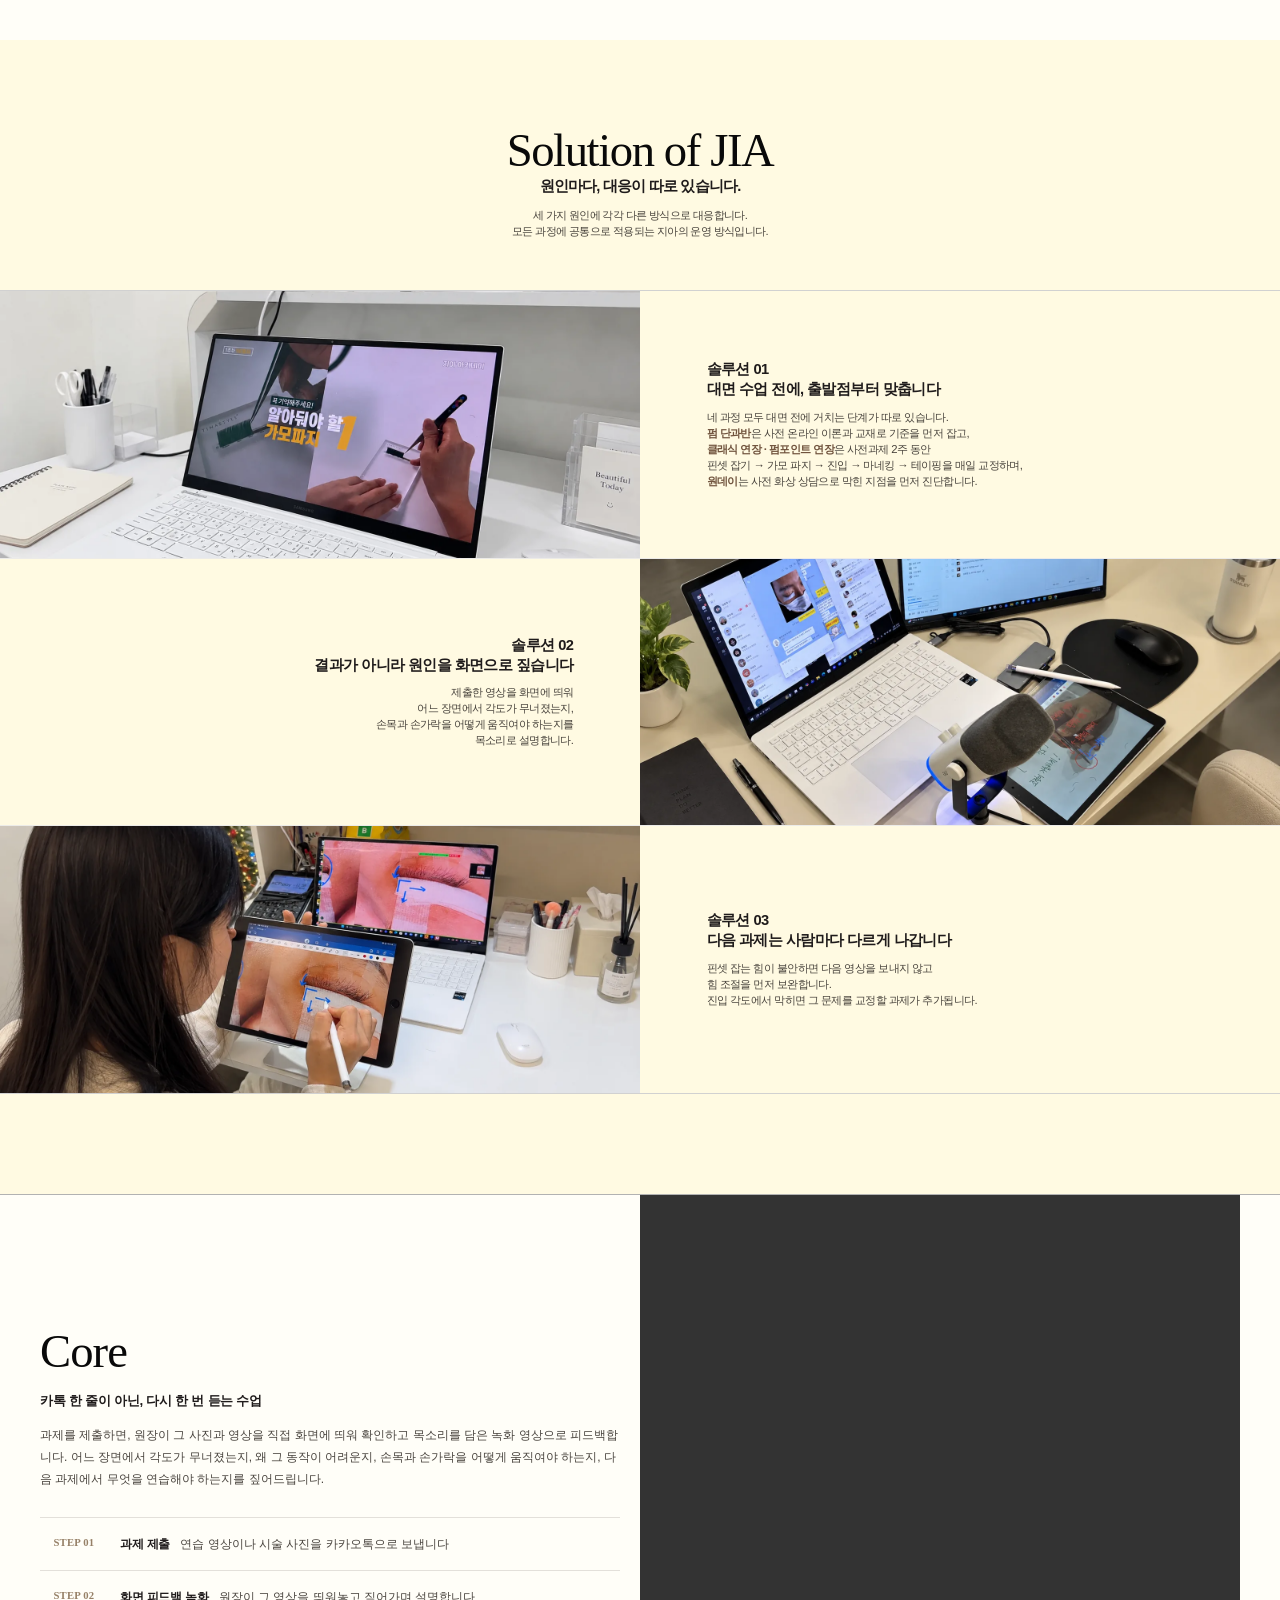
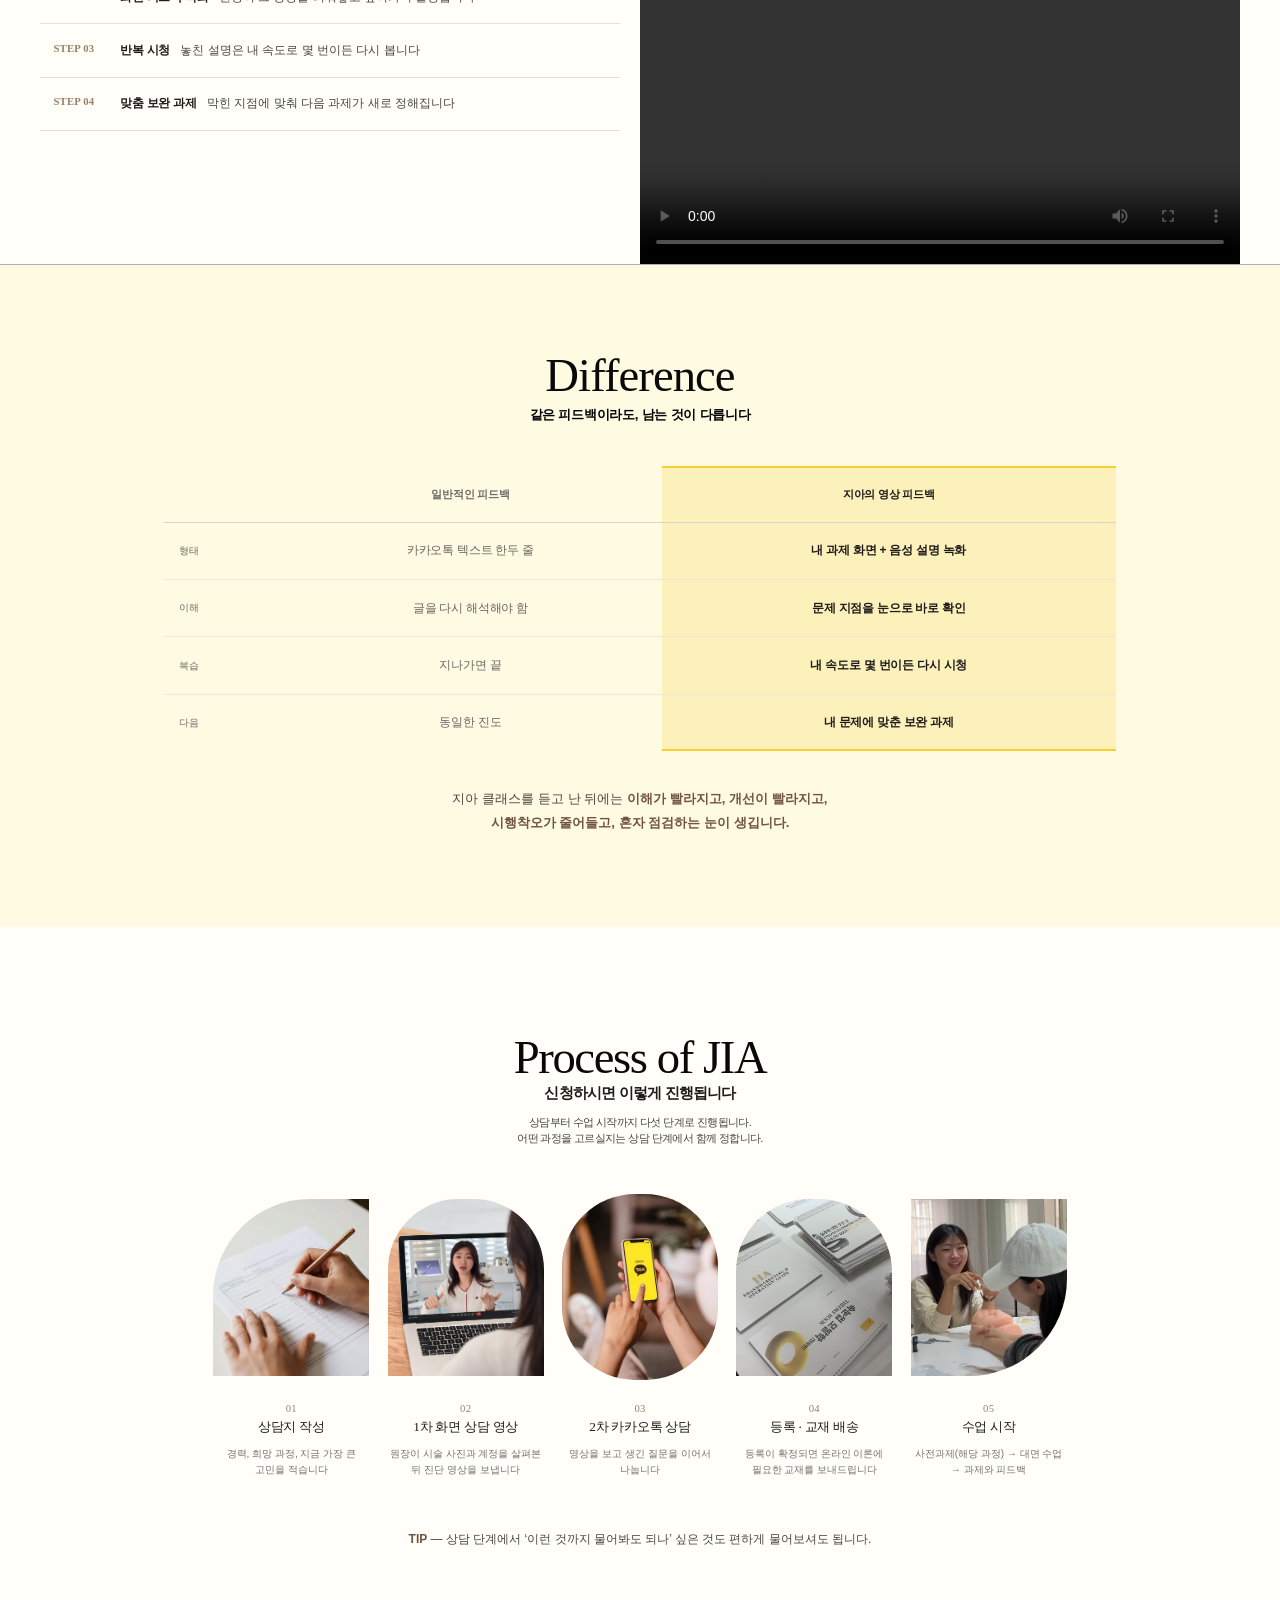
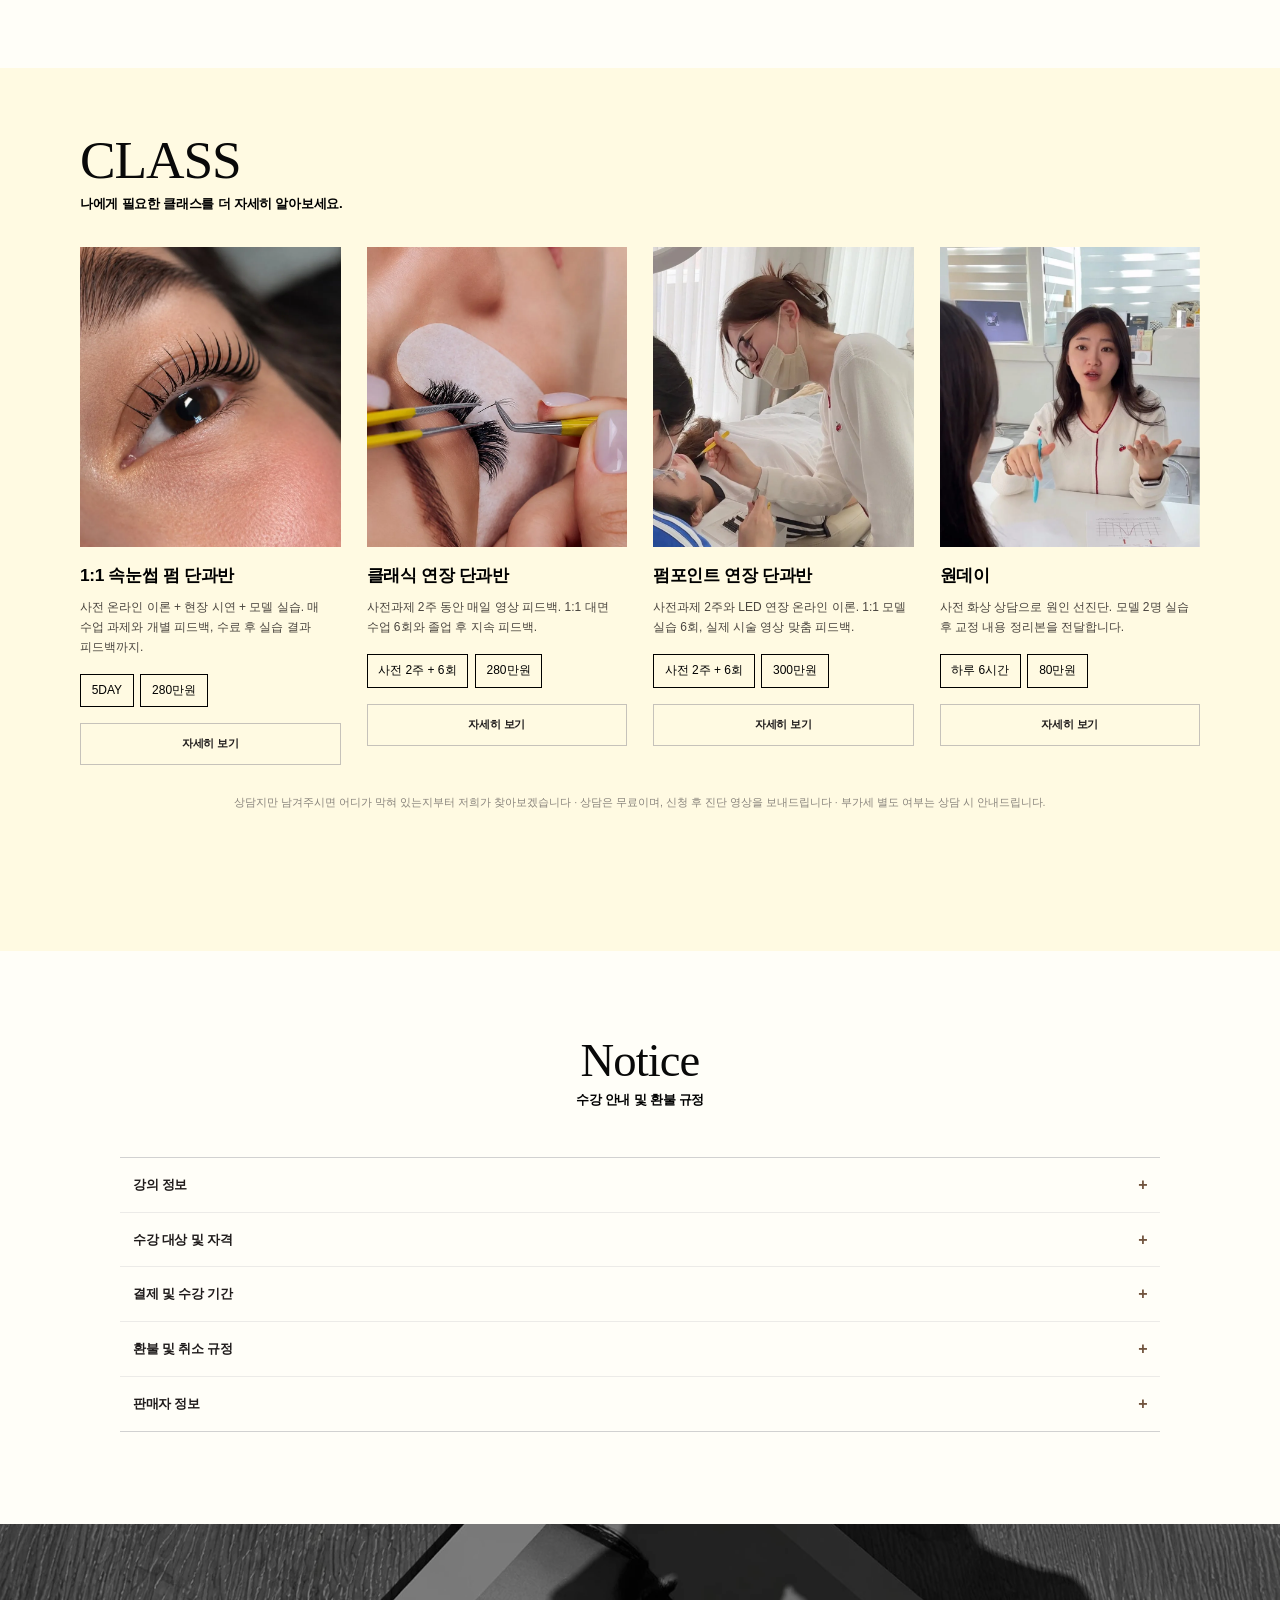
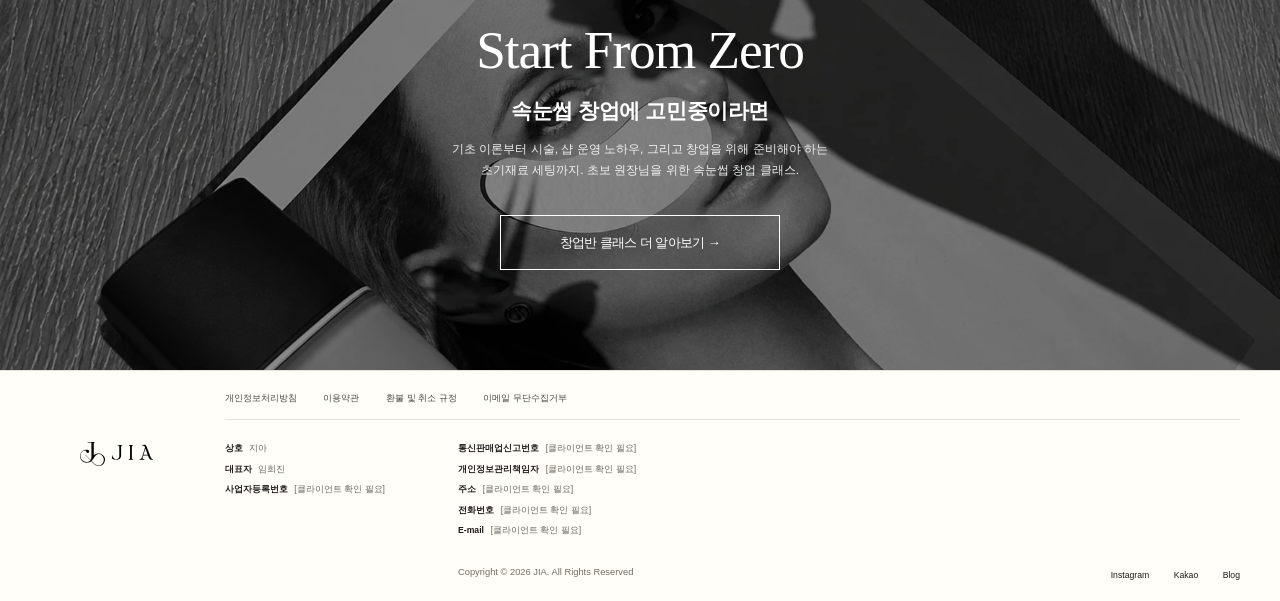
==== commit a967e0d6: "Core 영상 플레이어 임베드, 사후 피드백 이미지 교체 Co-Authored-By: Claude Opus 5 (1M context) <noreply@anthropic.com> C" ====
--- a/page_02.html
+++ b/page_02.html
@@ -9,7 +9,7 @@
 <link href="https://cdn.jsdelivr.net/gh/orioncactus/pretendard/dist/web/static/pretendard.css" rel="stylesheet">
 <link href="https://api.fontshare.com/v2/css?f[]=erode@400,500,600&display=swap" rel="stylesheet">
 <link href="assets/site-chrome.css?v=36d3d892" rel="stylesheet">
-<link href="assets/site-sections.css?v=bd7f1566" rel="stylesheet">
+<link href="assets/site-sections.css?v=10c4365b" rel="stylesheet">
 <script src="https://unpkg.com/lucide@latest"></script>
 <style>
 
@@ -558,7 +558,7 @@
     <div class="box">
       <p>사후 피드백 기간 제한 없음</p>
       <span>수료 후 실제 시술에 대해서도 <br>계속 피드백을 받습니다.</span>
-      <div class="pm-img has-photo"><img src="assets/hiw-04.webp" alt="사후 피드백 기간 제한 없음"></div>
+      <div class="pm-img has-photo"><img src="assets/hiw-aftercare.webp" alt="사후 피드백 기간 제한 없음"></div>
     </div>
   </div>
 </section>
@@ -980,7 +980,7 @@
       </ul>
     </div>
     <div class="right">
-      <div class="sig-ph"><i data-lucide="play-circle"></i><span>[클라이언트 확인 필요: 실제 수강생 피드백 영상 편집본 1편 · 16:9]</span></div>
+      <div class="sig-ph has-video"><video src="https://player.vimeo.com/progressive_redirect/playback/1226630548/rendition/1080p/file.mp4%20%281080p%29.mp4?loc=external&amp;signature=d07438056e16c166e6d74c46ad42d8c1ac163b12195ec712b1826a15e986d8b7#t=0.1" controls playsinline preload="metadata" aria-label="지아 영상 피드백 수업 영상"></video></div>
     </div>
   </div>
 </section>
--- a/assets/site-sections.css
+++ b/assets/site-sections.css
@@ -1610,3 +1610,7 @@
 .subhero_section .label,.subhero_section .lead,.subhero_section .stats .k,
 .letter_section span,
 .partner_cta .label,.partner_cta p{color:rgba(255,255,255,.9)}
+
+/* Core 영상 영역 — 비디오 플레이어 */
+.core-clinic .clinic .right .sig-ph.has-video{background:#000;padding:0;overflow:hidden}
+.core-clinic .clinic .right .sig-ph.has-video video{position:absolute;inset:0;width:100%;height:100%;object-fit:cover;display:block;background:#000}
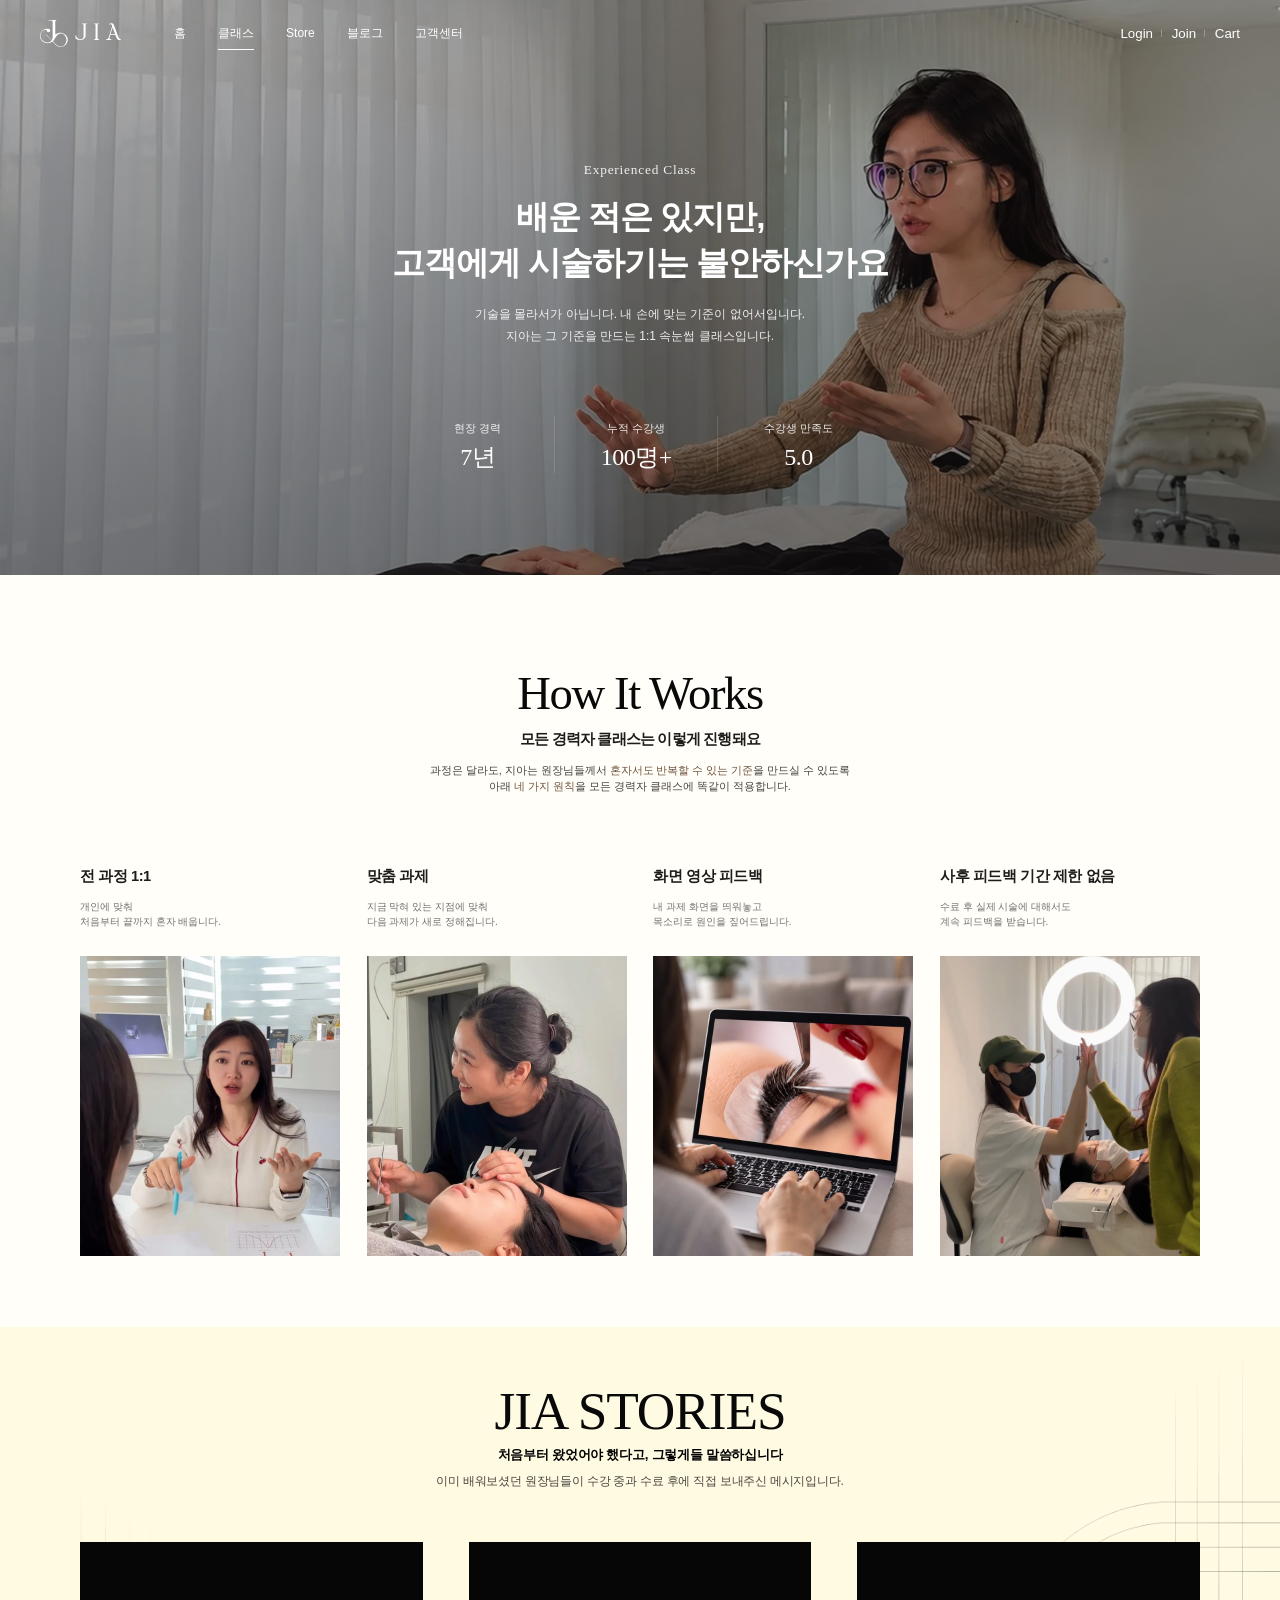
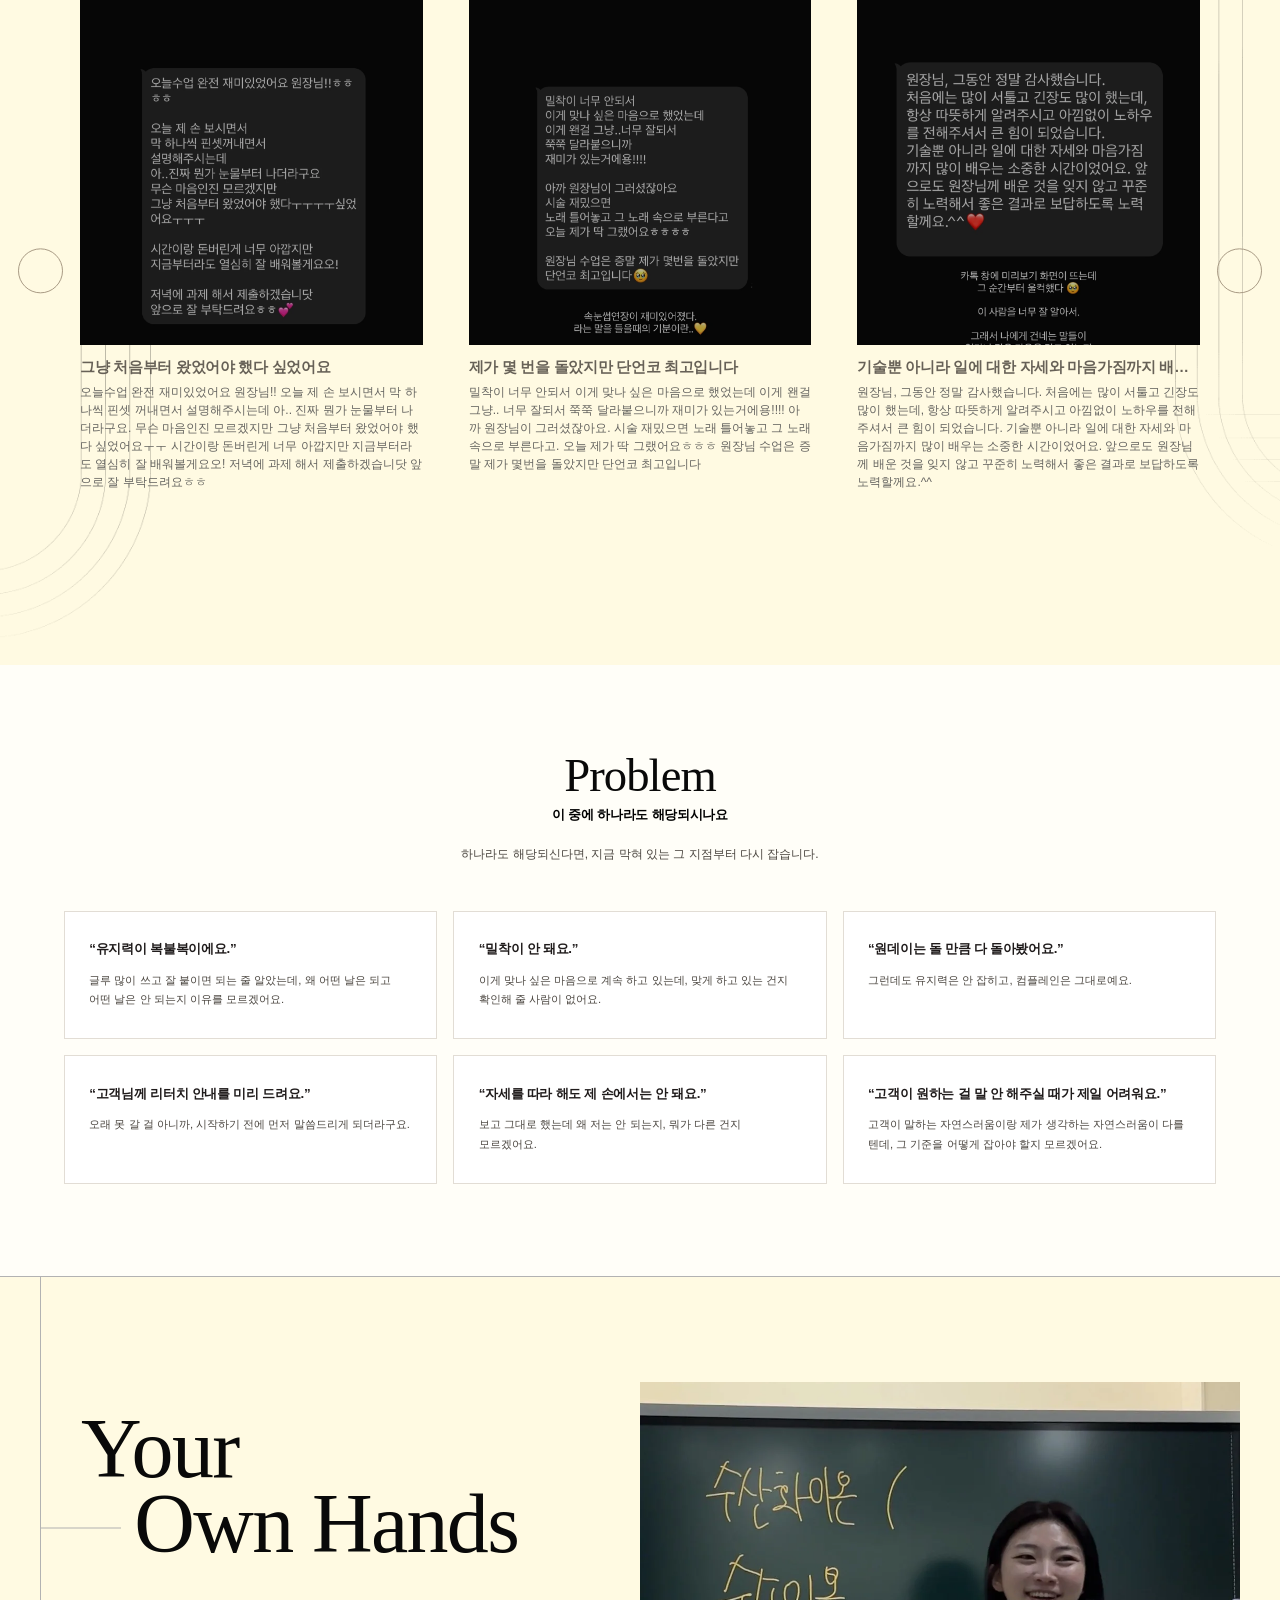
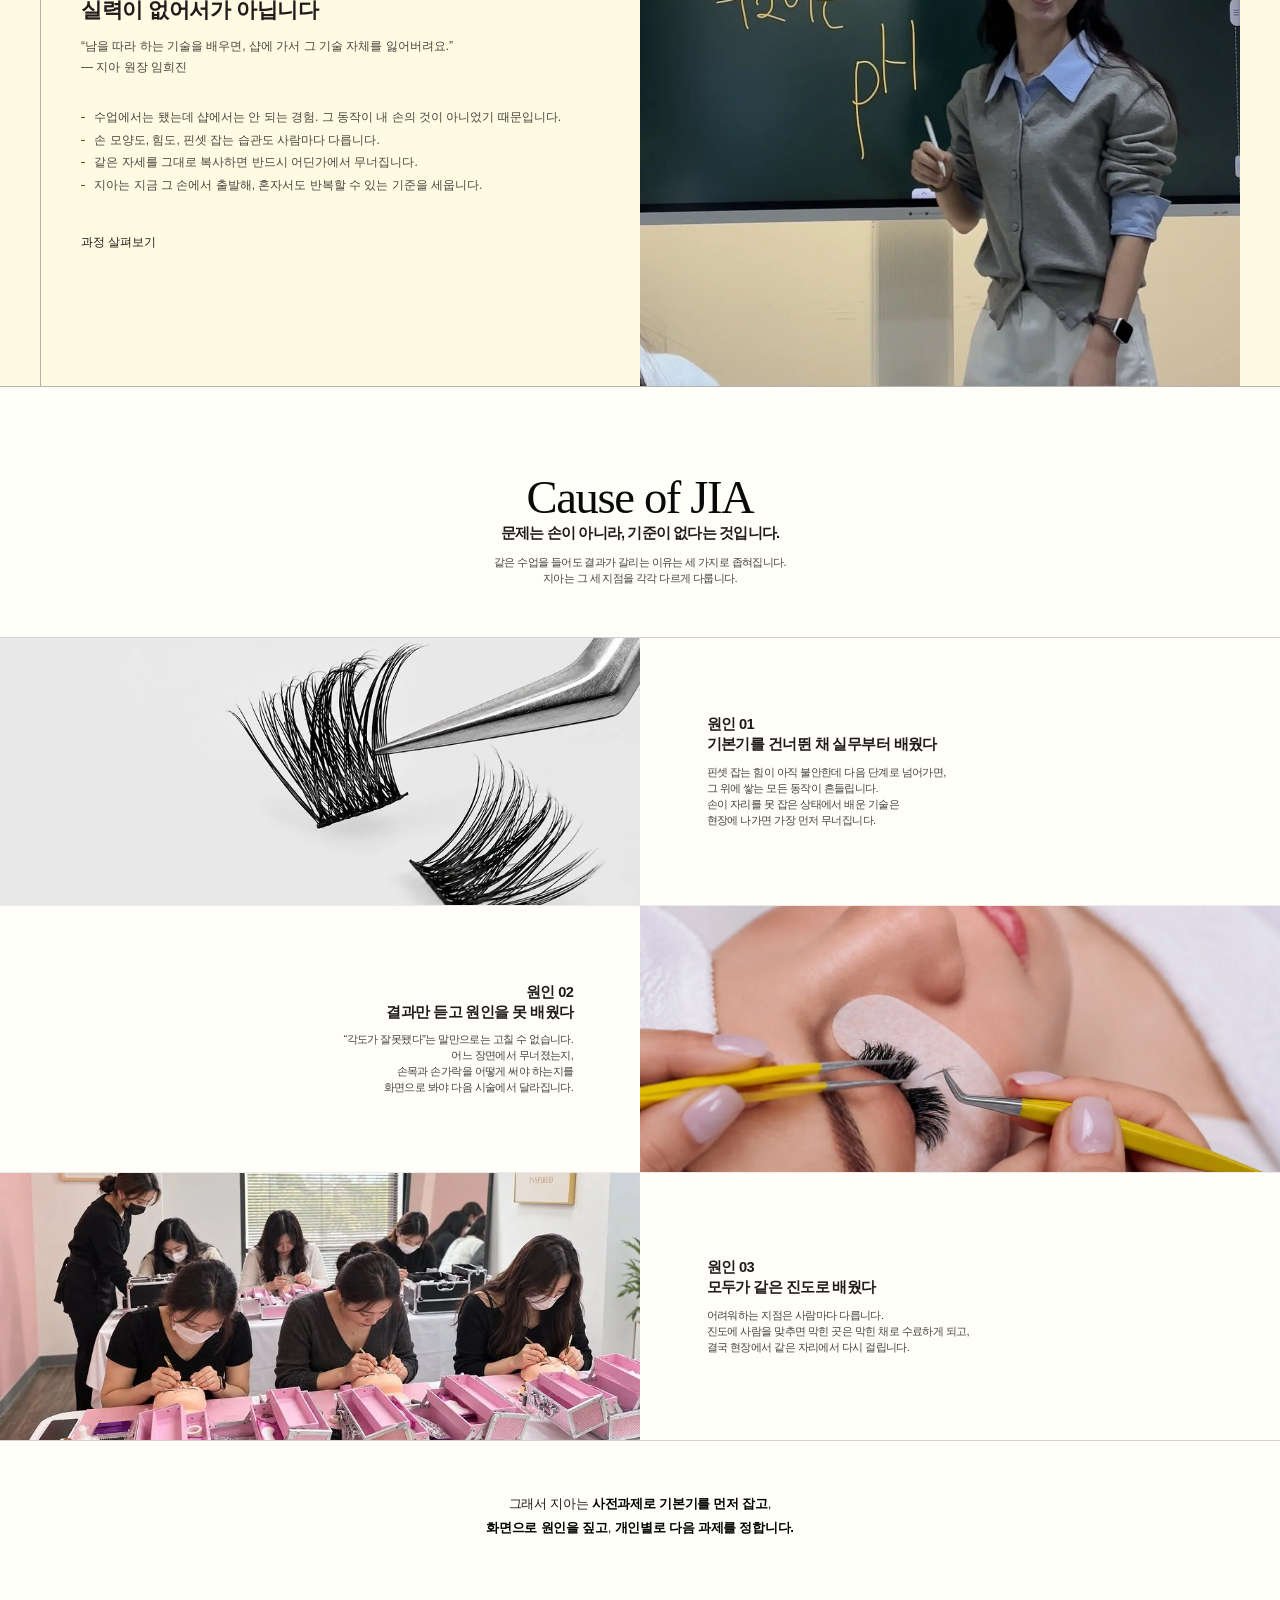
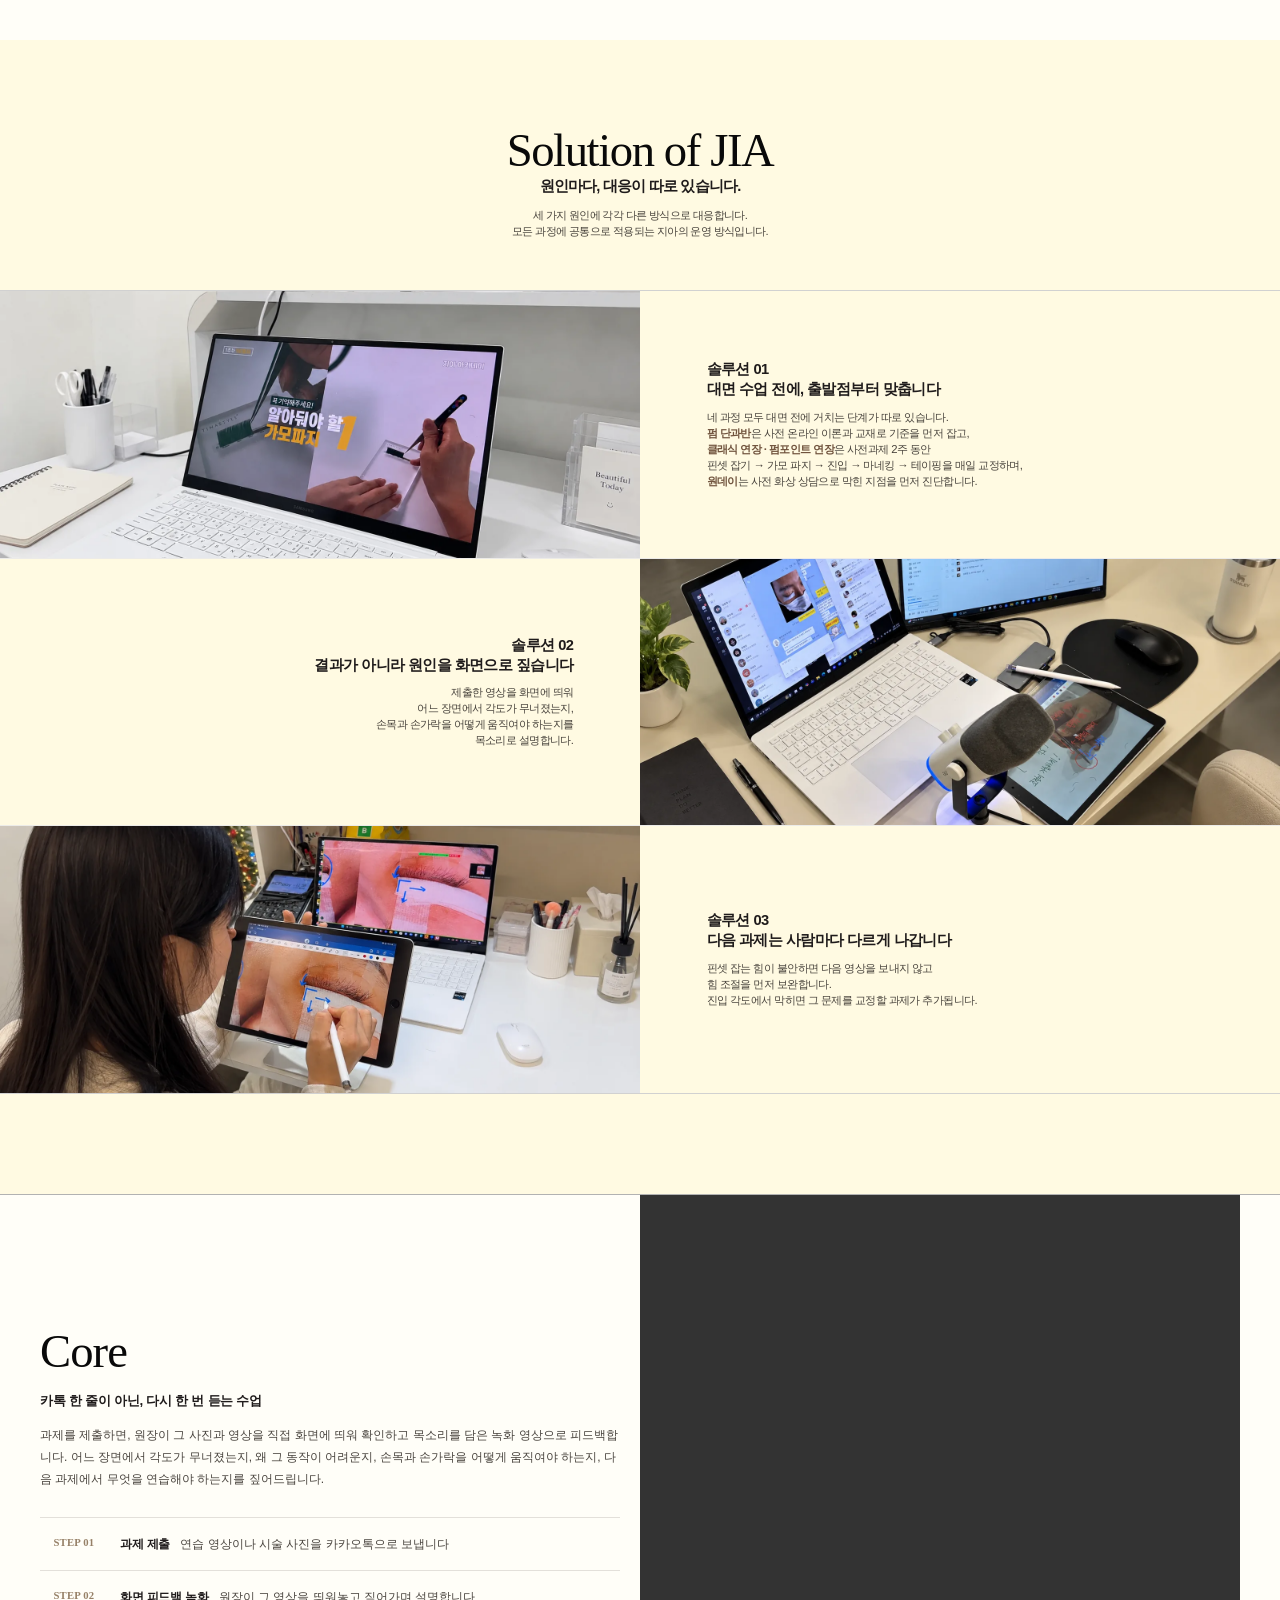
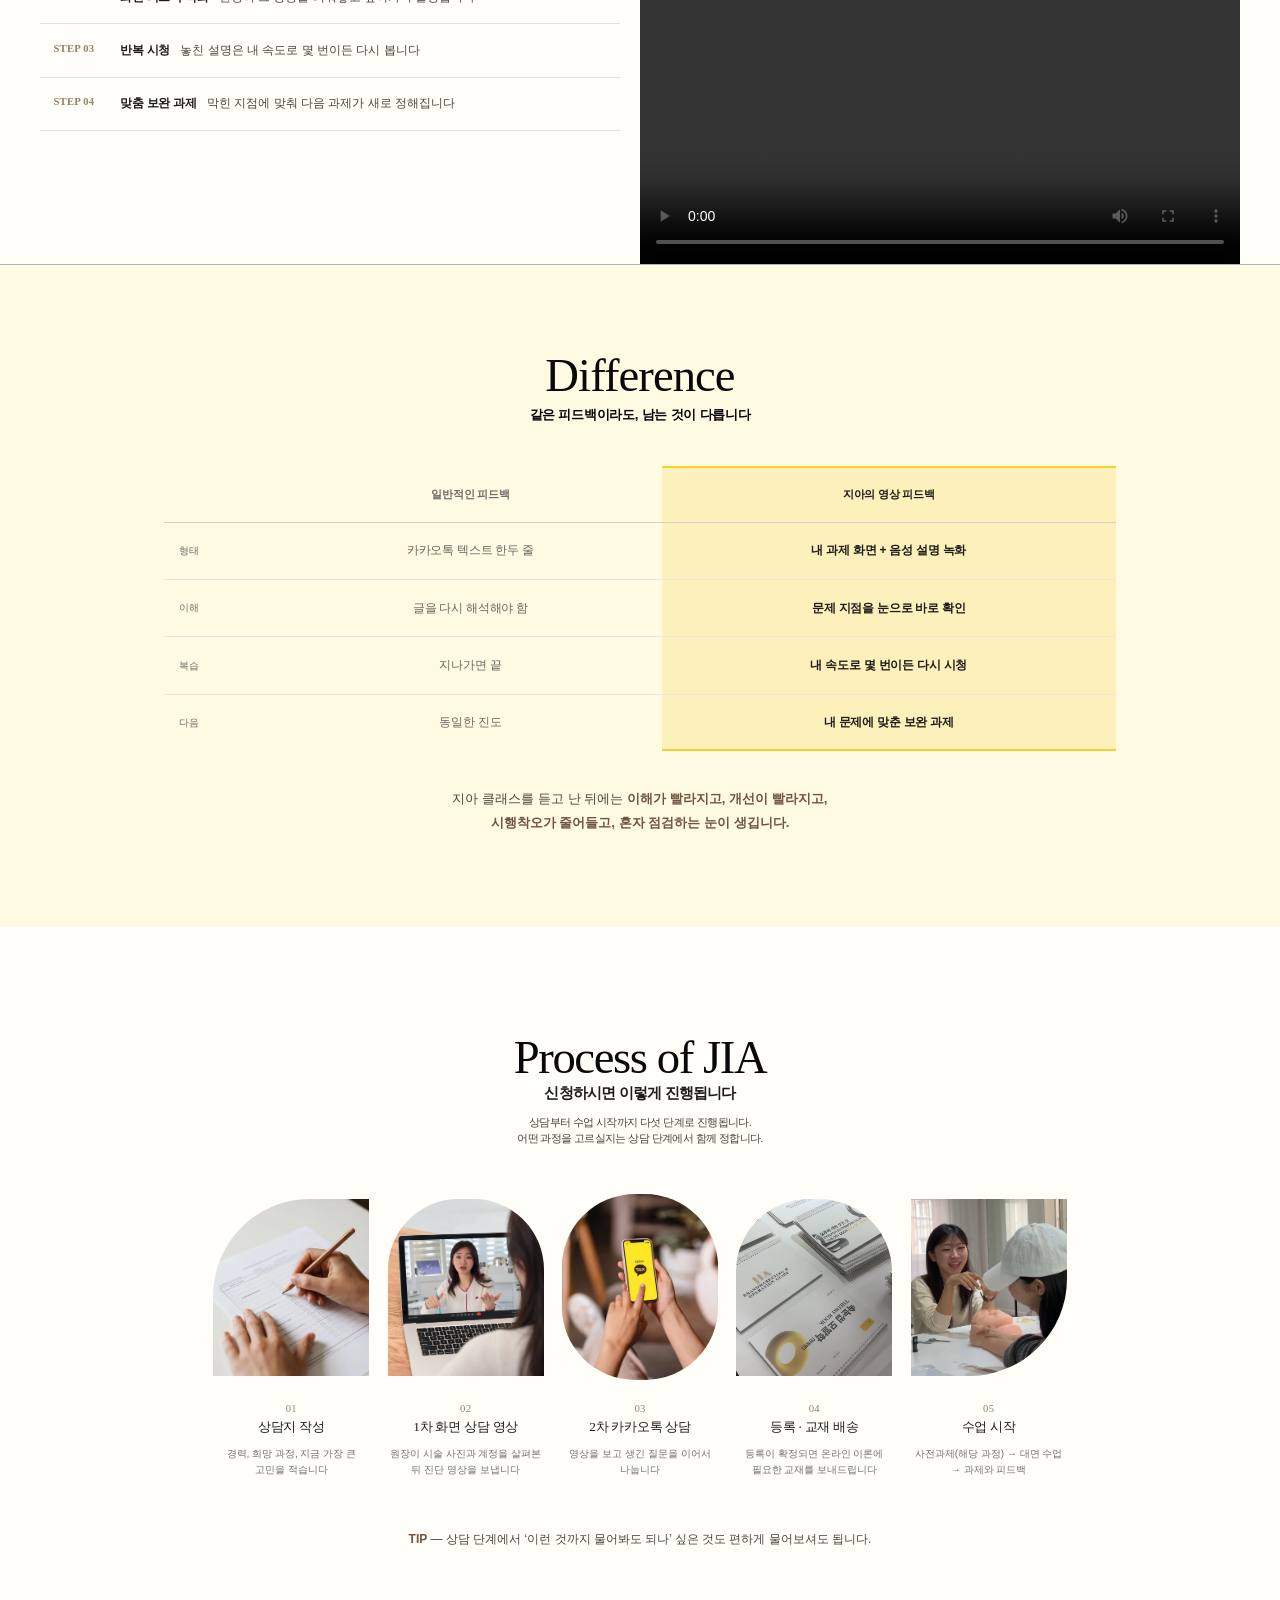
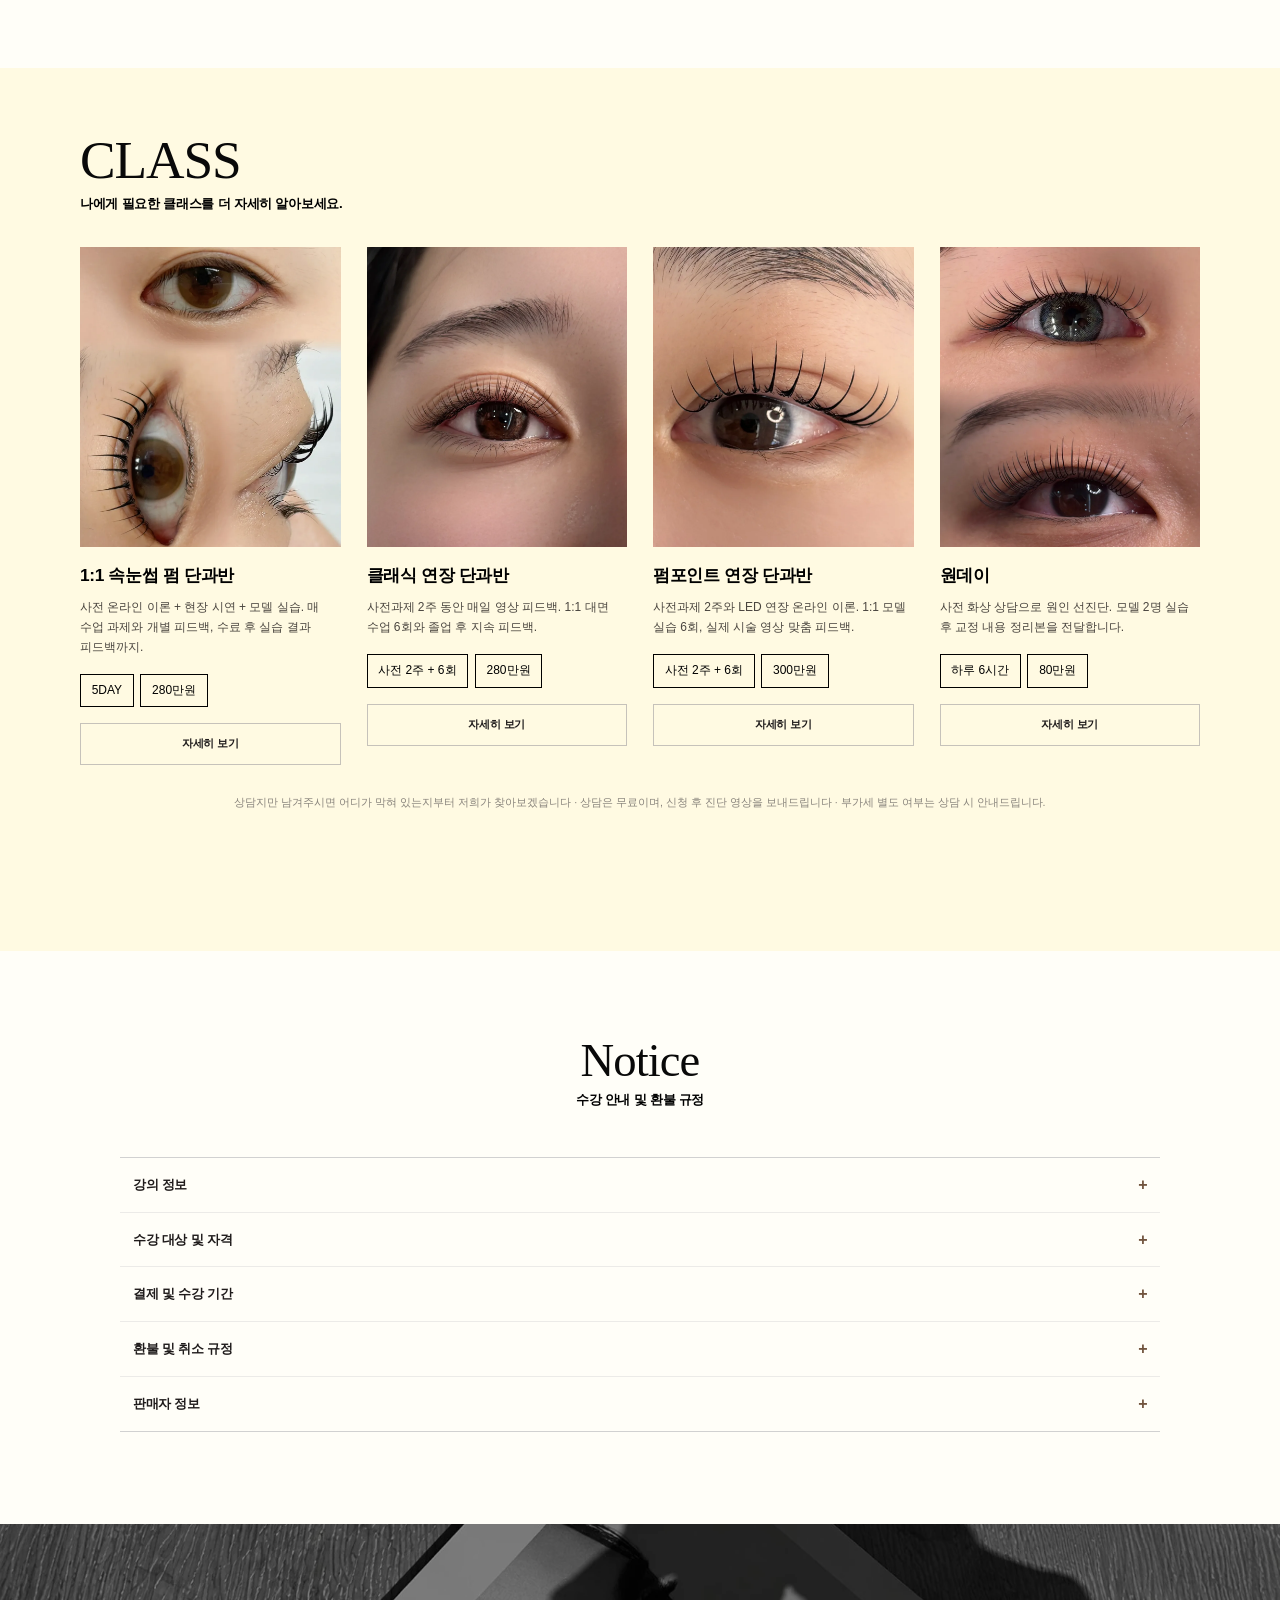
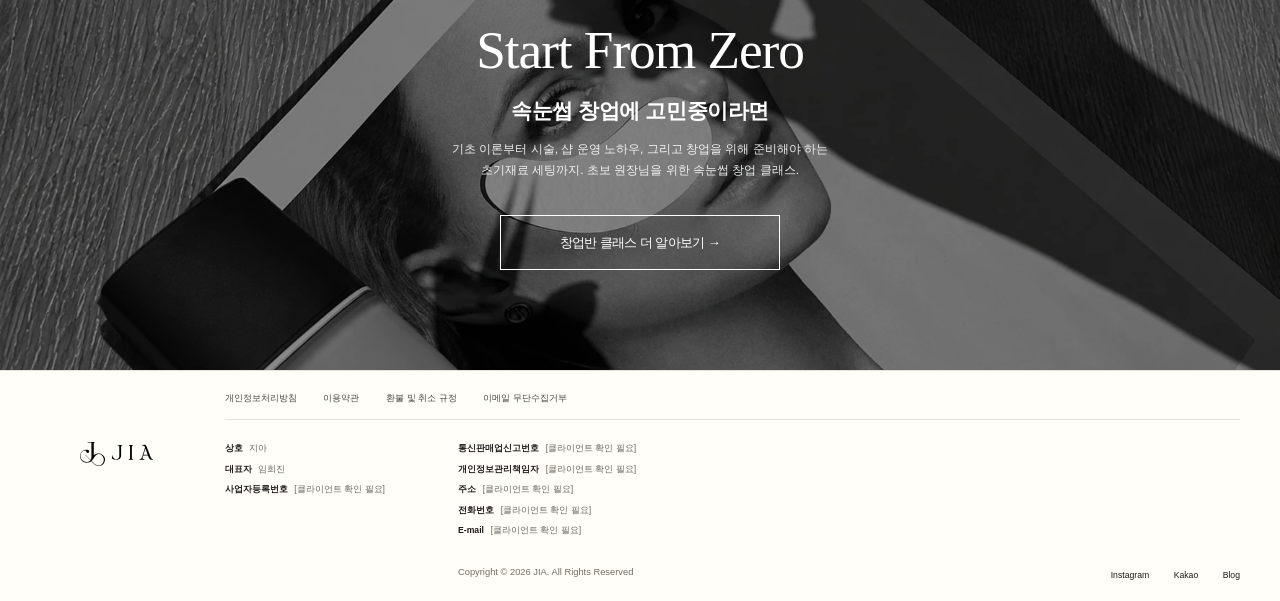
==== commit 9c0091af: "클래스 썸네일 이미지 교체 Co-Authored-By: Claude Opus 5 (1M context) <noreply@anthropic.com> Claude-Session: ht" ====
--- a/page_02.html
+++ b/page_02.html
@@ -1063,7 +1063,7 @@
     <div class="pm-viewport">
       <div class="pm-track">
         <div class="pm-slide" data-cls="c2">
-          <div class="img"><img src="assets/class-perm.webp" alt="1:1 속눈썹 펌 단과반 썸네일"></div>
+          <div class="img"><img src="assets/class-perm-v2.webp" alt="1:1 속눈썹 펌 단과반 썸네일"></div>
           <div class="text">
             <p>1:1 속눈썹 펌 단과반</p>
             <span>사전 온라인 이론 + 현장 시연 + 모델 실습. 매 수업 과제와 개별 피드백, 수료 후 실습 결과 피드백까지.</span>
@@ -1072,7 +1072,7 @@
           </div>
         </div>
         <div class="pm-slide" data-cls="c3">
-          <div class="img"><img src="assets/class-classic.webp" alt="클래식 연장 단과반 썸네일"></div>
+          <div class="img"><img src="assets/class-classic-v2.webp" alt="클래식 연장 단과반 썸네일"></div>
           <div class="text">
             <p>클래식 연장 단과반</p>
             <span>사전과제 2주 동안 매일 영상 피드백. 1:1 대면 수업 6회와 졸업 후 지속 피드백.</span>
@@ -1081,7 +1081,7 @@
           </div>
         </div>
         <div class="pm-slide" data-cls="c5">
-          <div class="img"><img src="assets/class-permpoint.webp" alt="펌포인트 연장 단과반 썸네일"></div>
+          <div class="img"><img src="assets/class-permpoint-v2.webp" alt="펌포인트 연장 단과반 썸네일"></div>
           <div class="text">
             <p>펌포인트 연장 단과반</p>
             <span>사전과제 2주와 LED 연장 온라인 이론. 1:1 모델 실습 6회, 실제 시술 영상 맞춤 피드백.</span>
@@ -1090,7 +1090,7 @@
           </div>
         </div>
         <div class="pm-slide" data-cls="c4">
-          <div class="img"><img src="assets/class-oneday.webp" alt="원데이 썸네일"></div>
+          <div class="img"><img src="assets/class-oneday-v2.webp" alt="원데이 썸네일"></div>
           <div class="text">
             <p>원데이</p>
             <span>사전 화상 상담으로 원인 선진단. 모델 2명 실습 후 교정 내용 정리본을 전달합니다.</span>
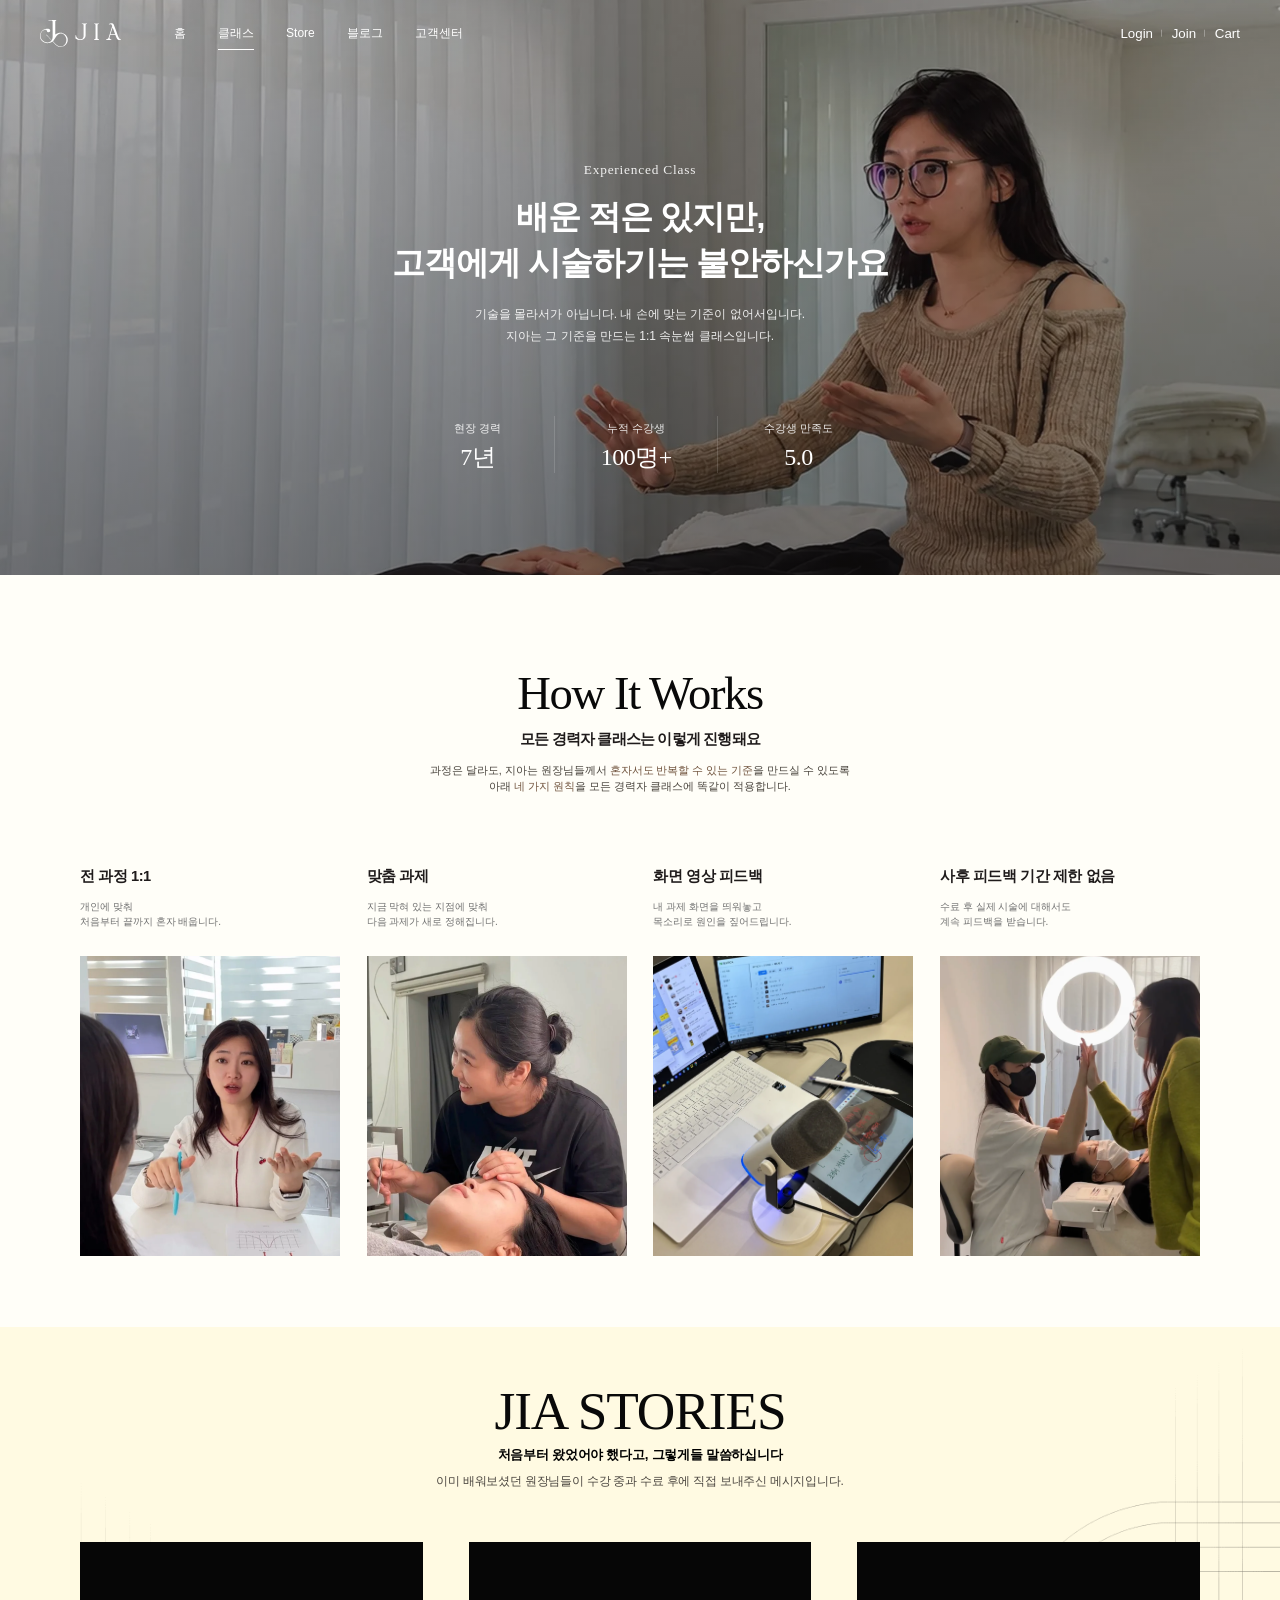
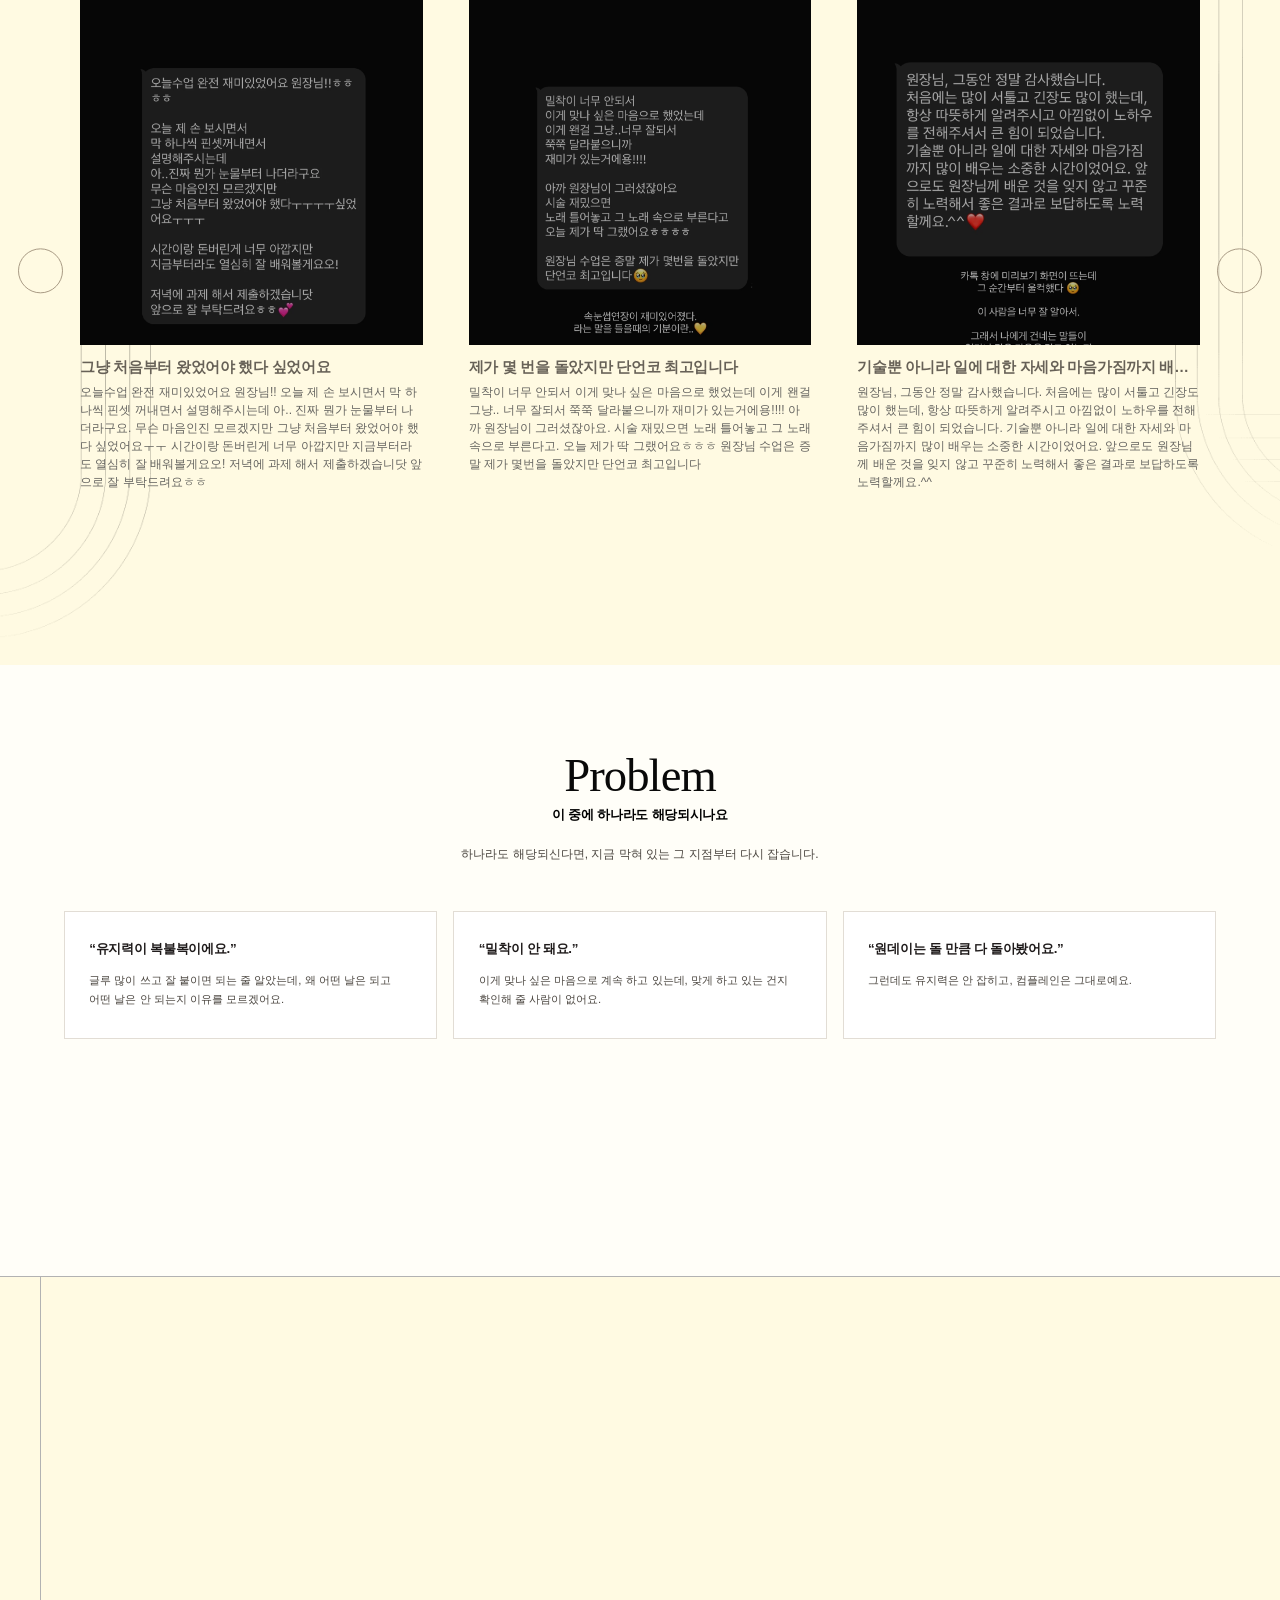
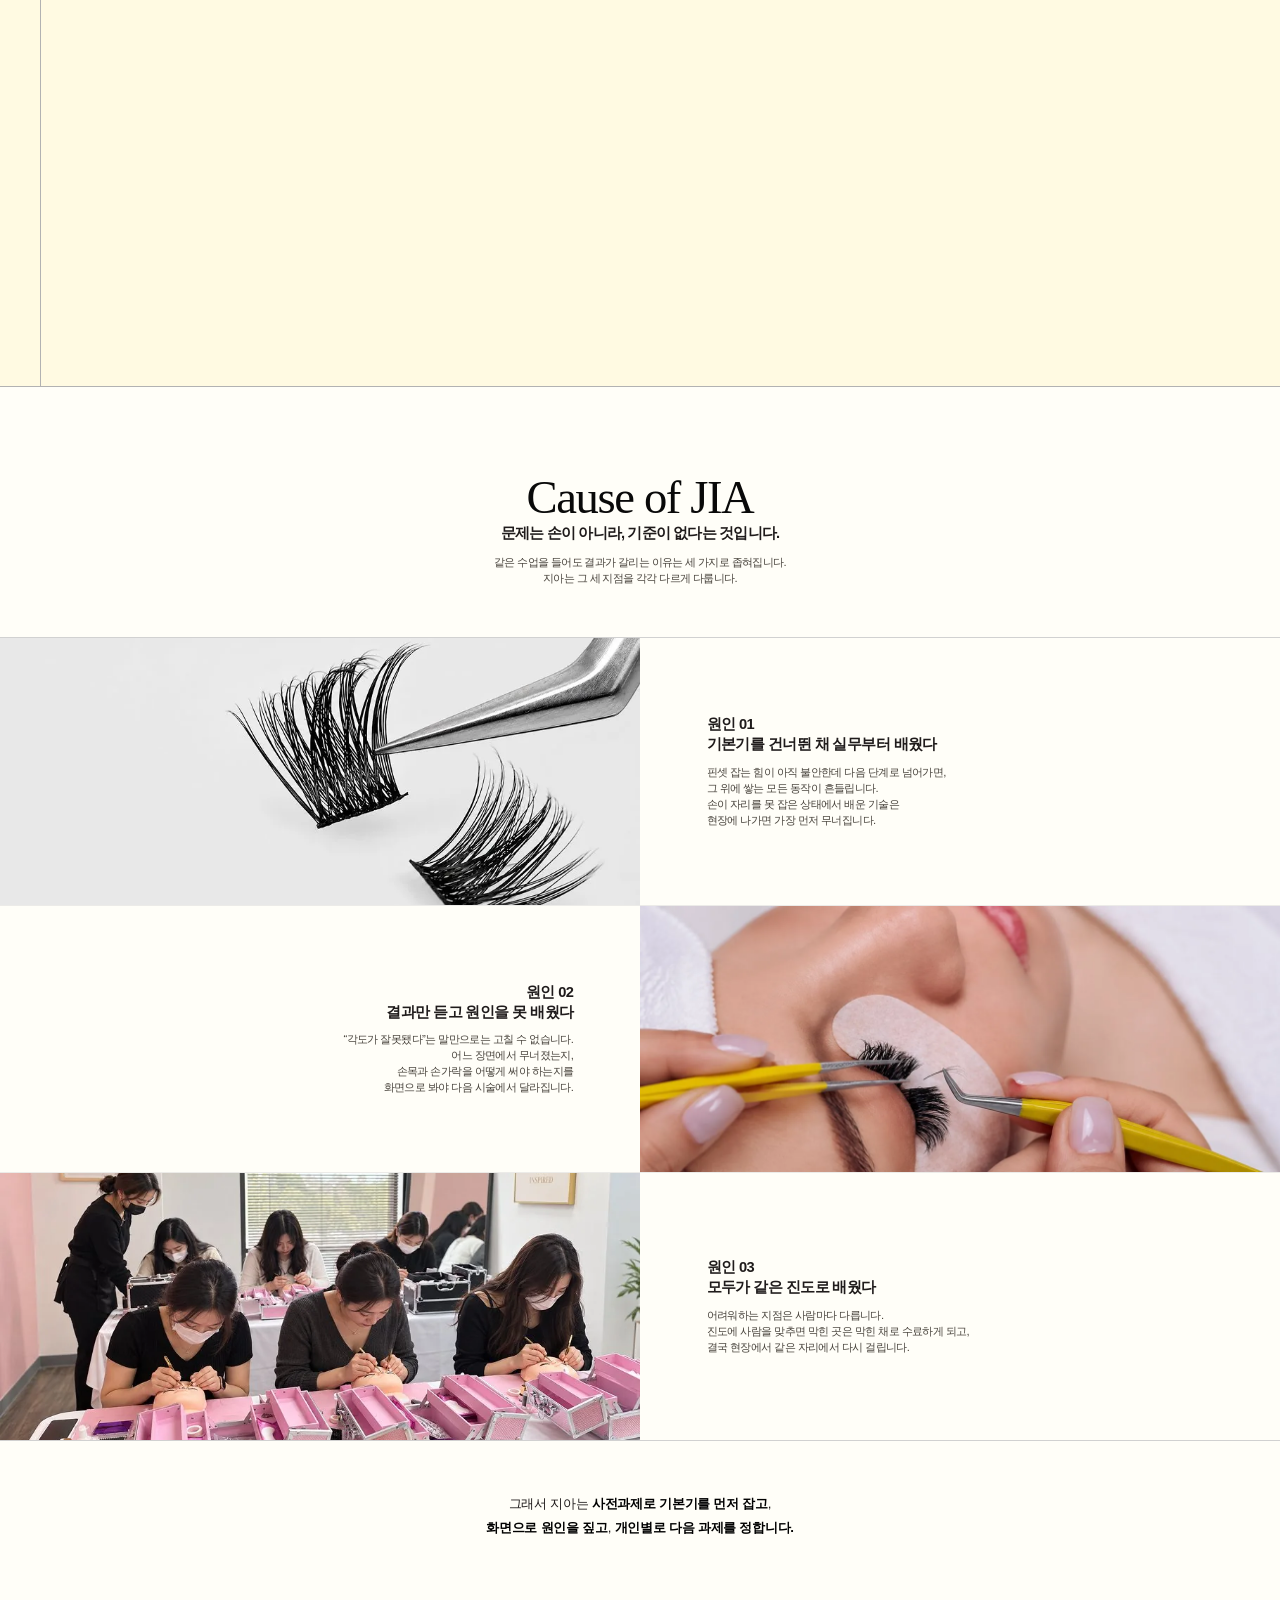
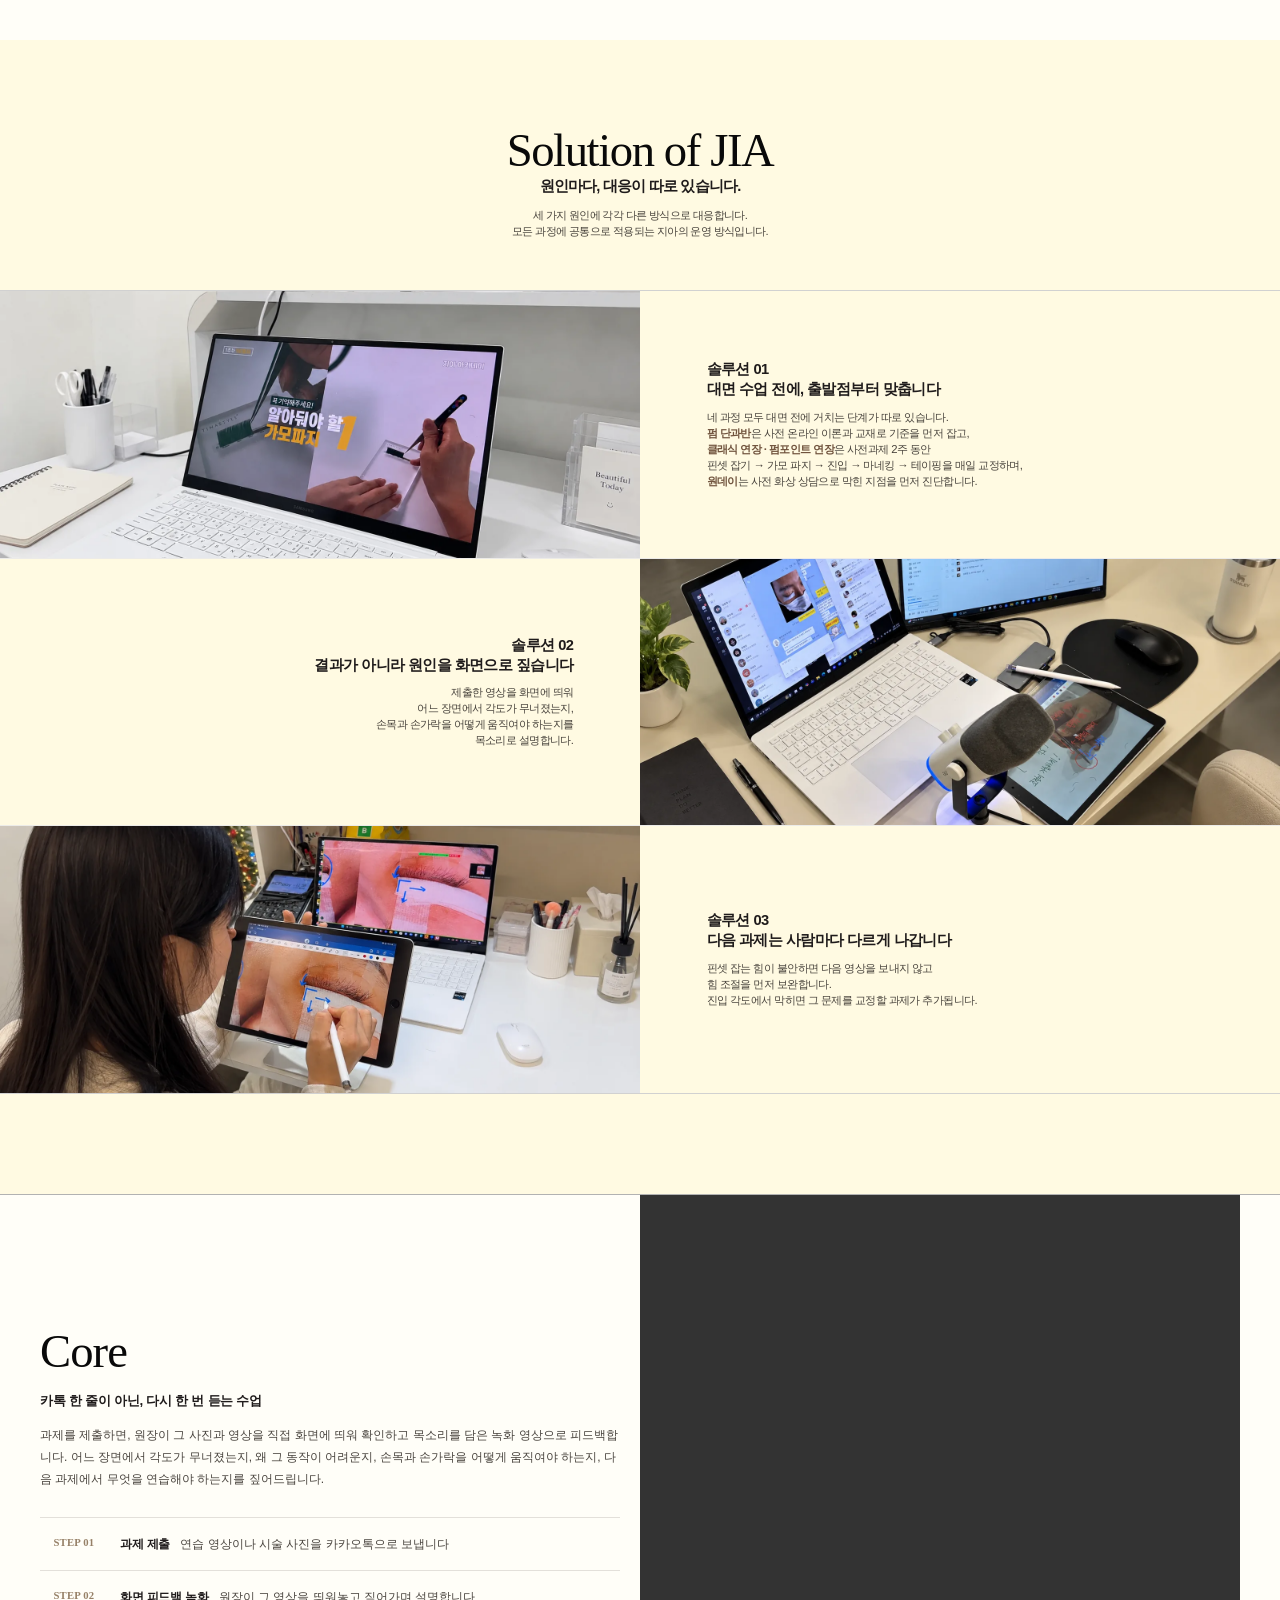
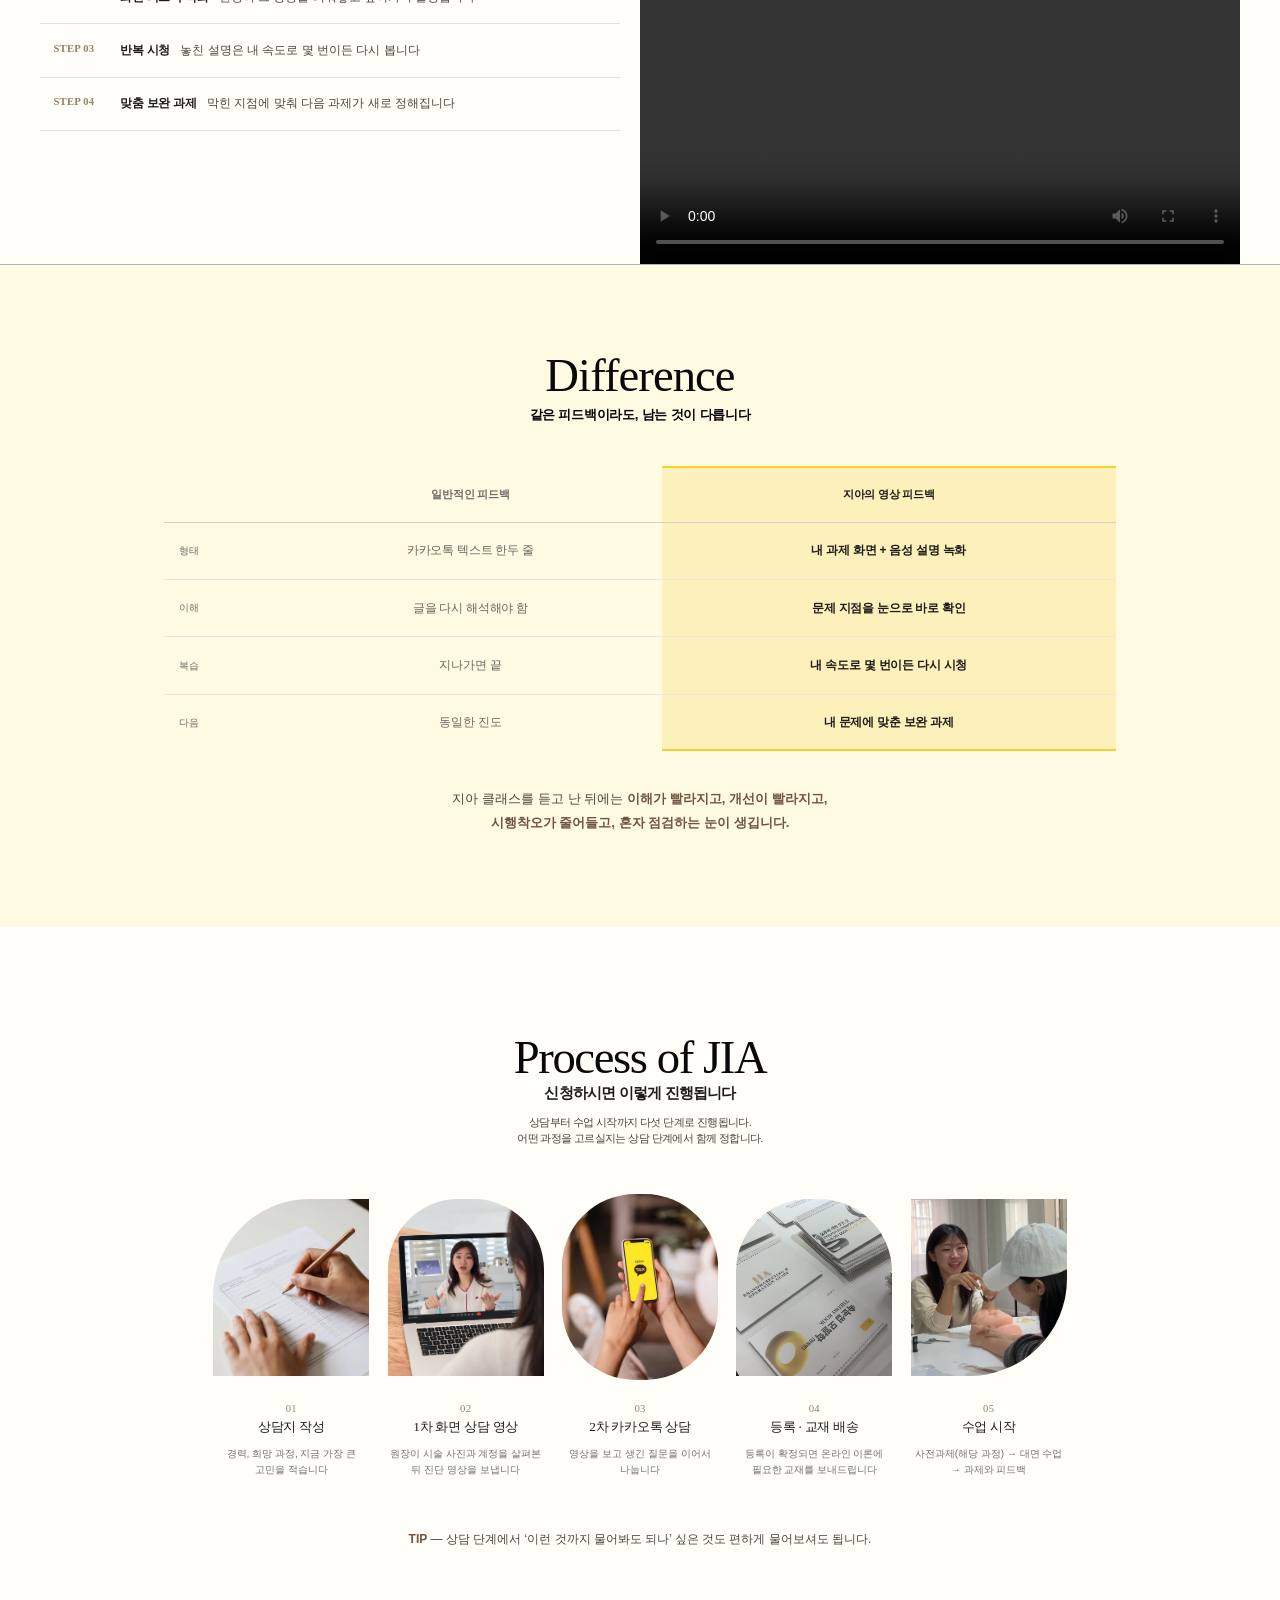
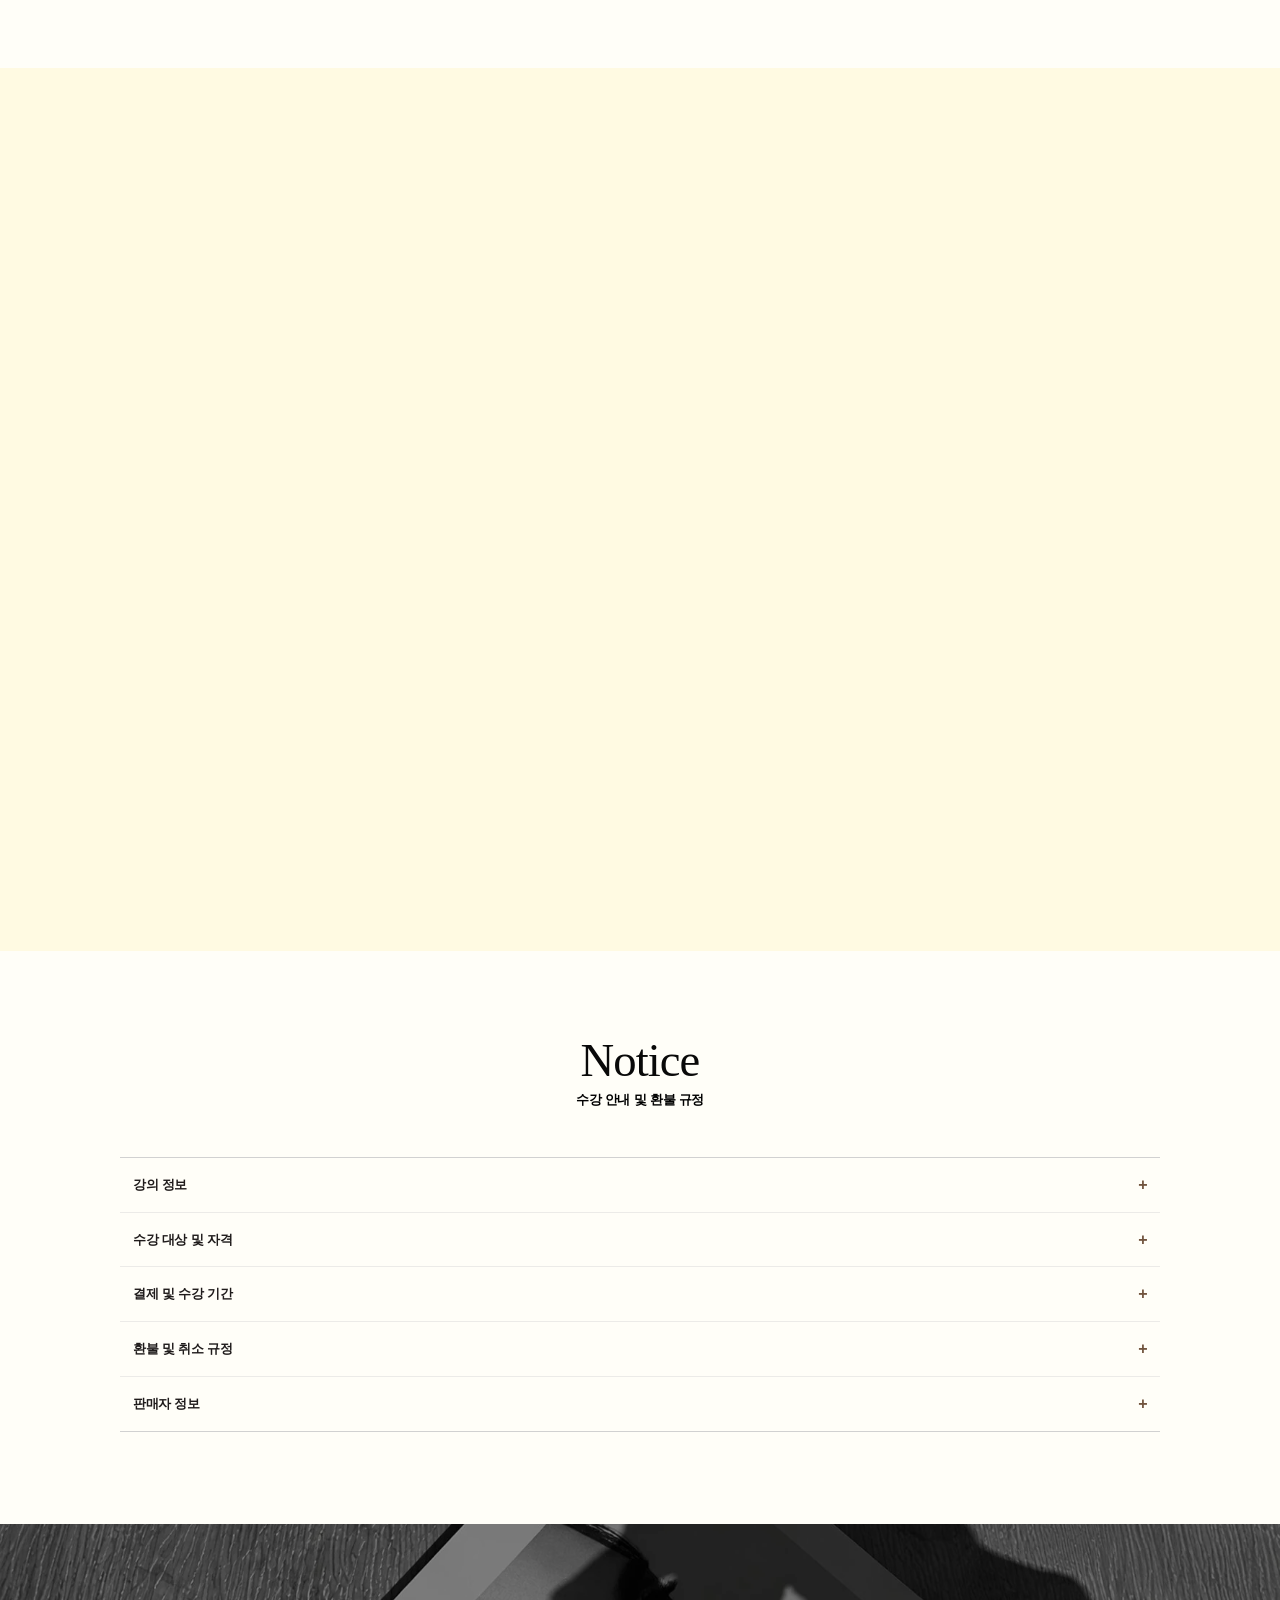
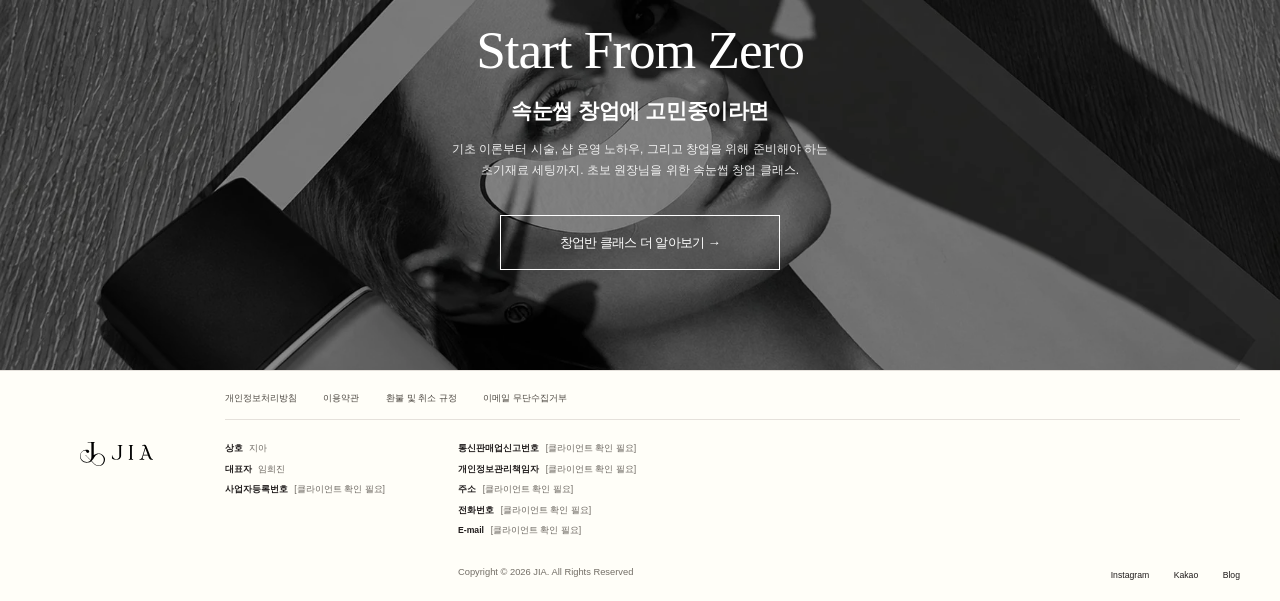
==== commit f6528499: "How It Works 화면 영상 피드백 이미지 교체 Co-Authored-By: Claude Opus 5 (1M context) <noreply@anthropic.com> Cla" ====
--- a/page_02.html
+++ b/page_02.html
@@ -553,7 +553,7 @@
     <div class="box">
       <p>화면 영상 피드백</p>
       <span>내 과제 화면을 띄워놓고 <br>목소리로 원인을 짚어드립니다.</span>
-      <div class="pm-img has-photo"><img src="assets/hiw-03.webp" alt="화면 영상 피드백"></div>
+      <div class="pm-img has-photo"><img src="assets/hiw-video-feedback.webp" alt="화면 영상 피드백"></div>
     </div>
     <div class="box">
       <p>사후 피드백 기간 제한 없음</p>
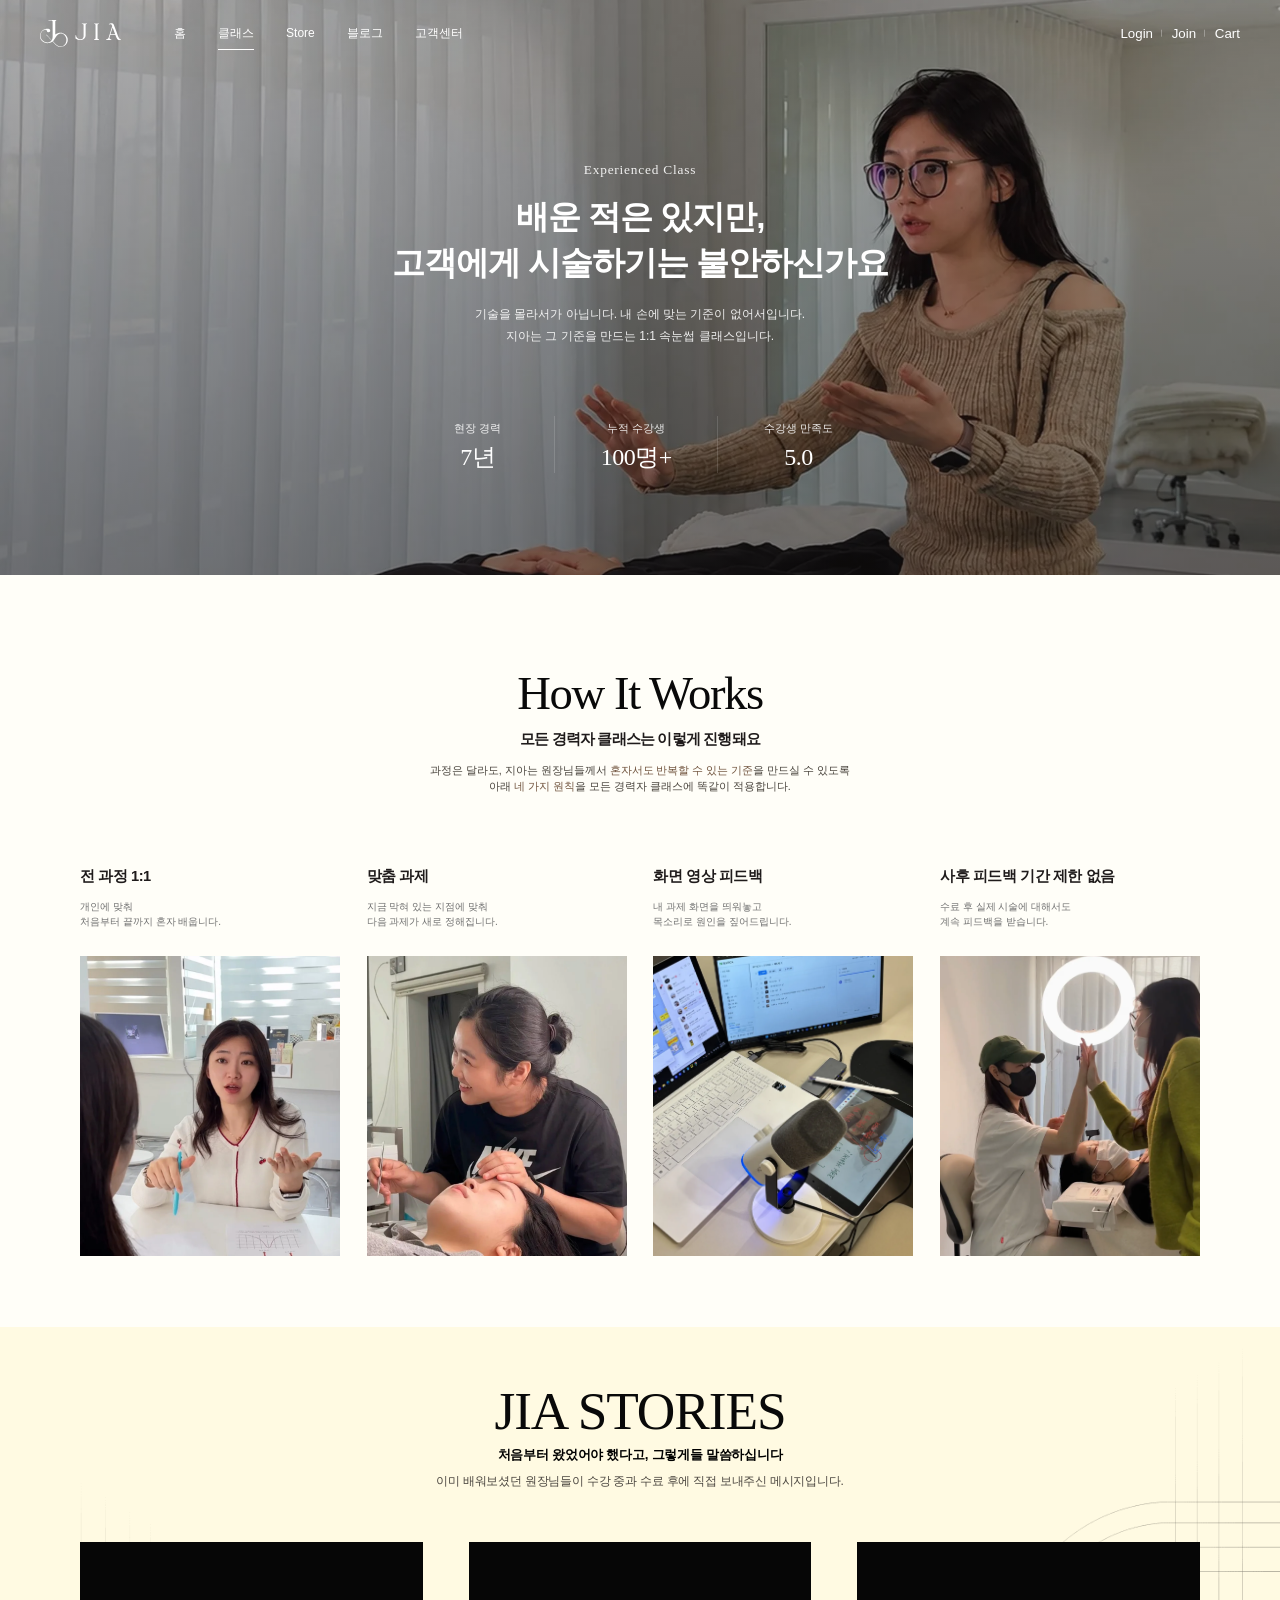
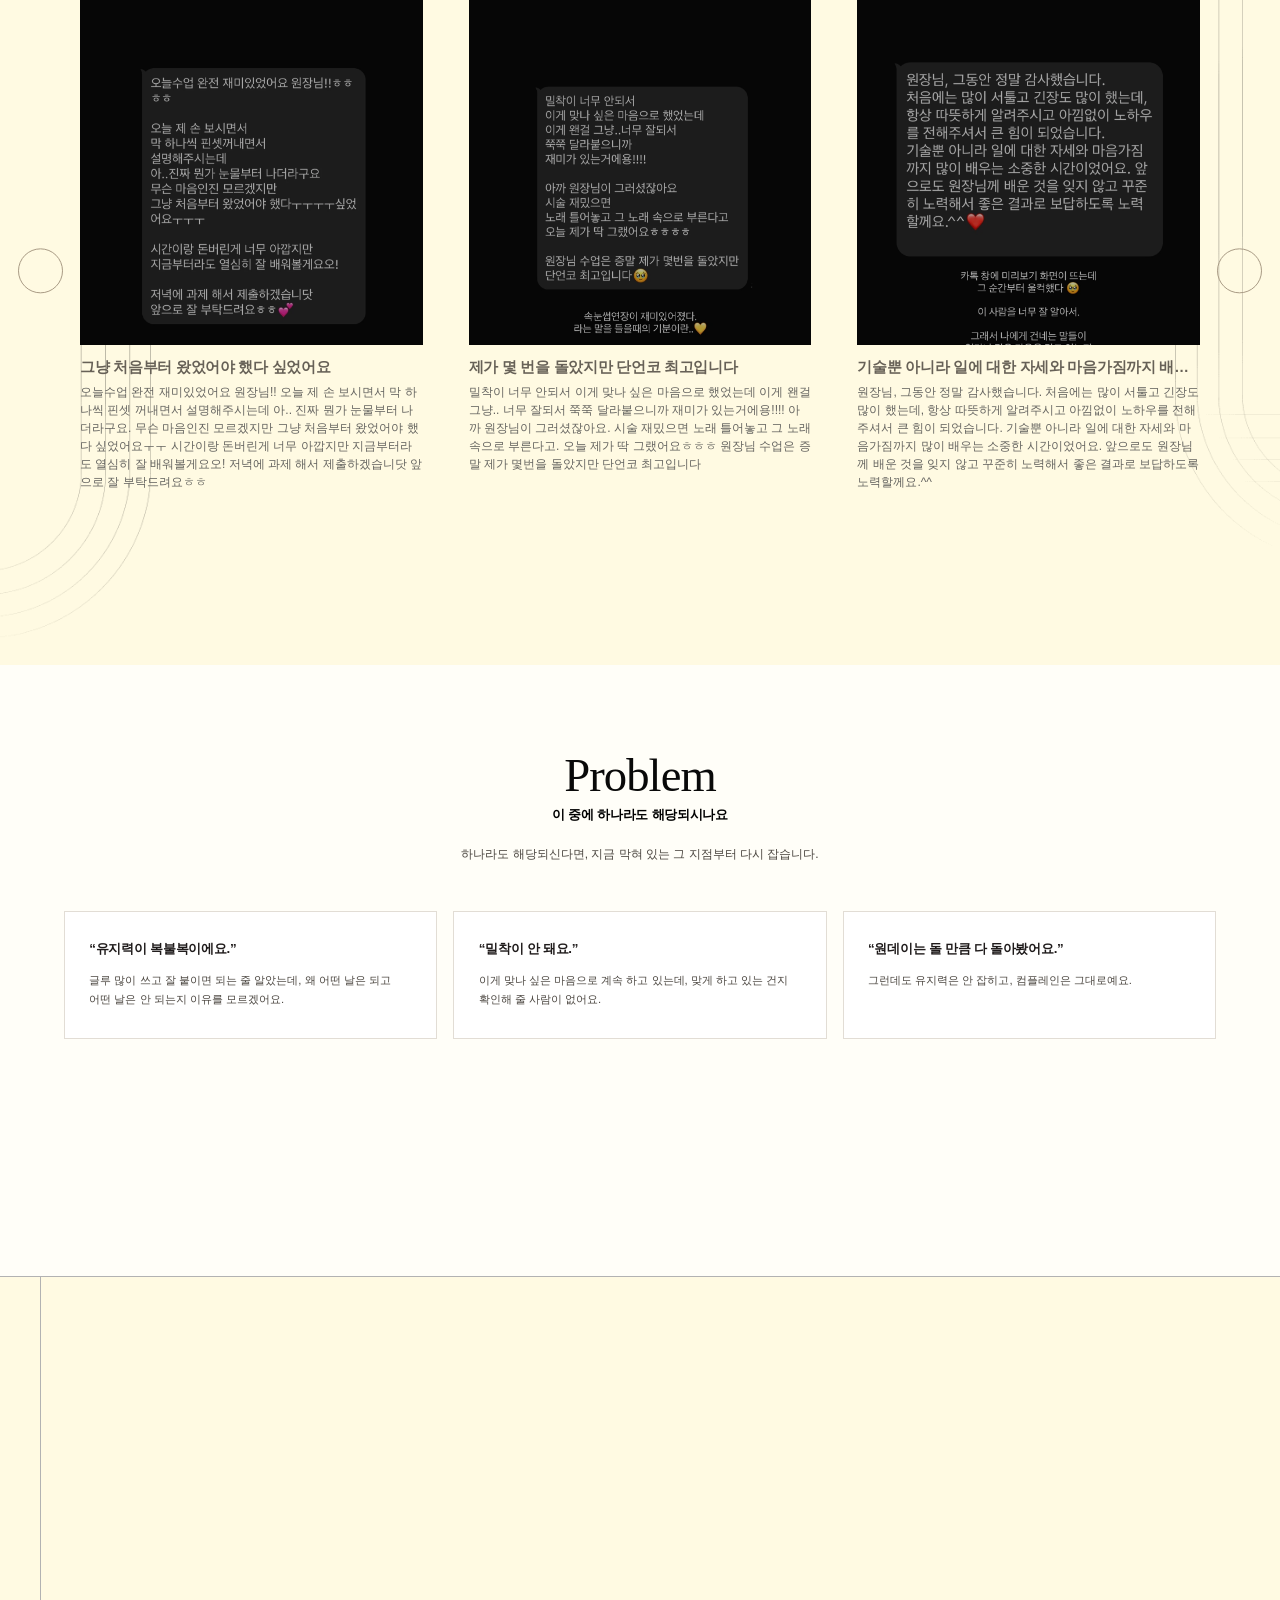
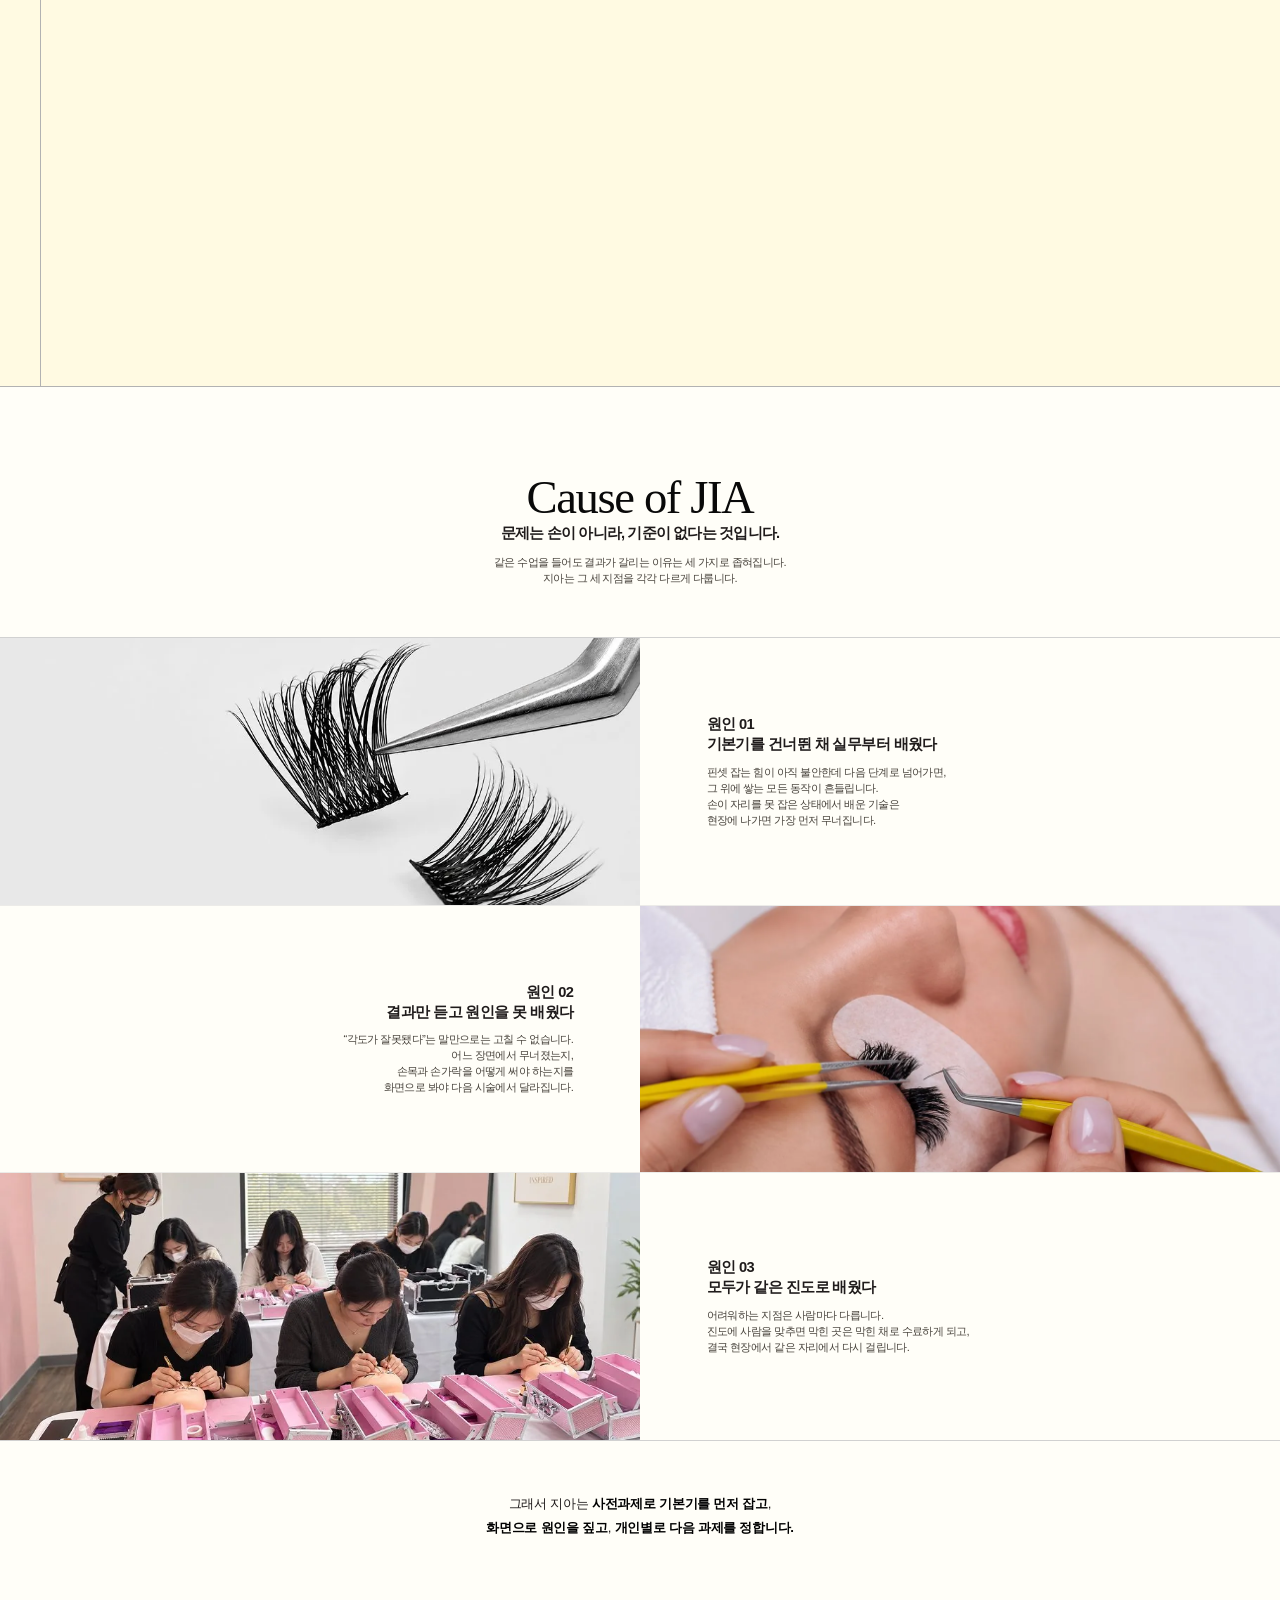
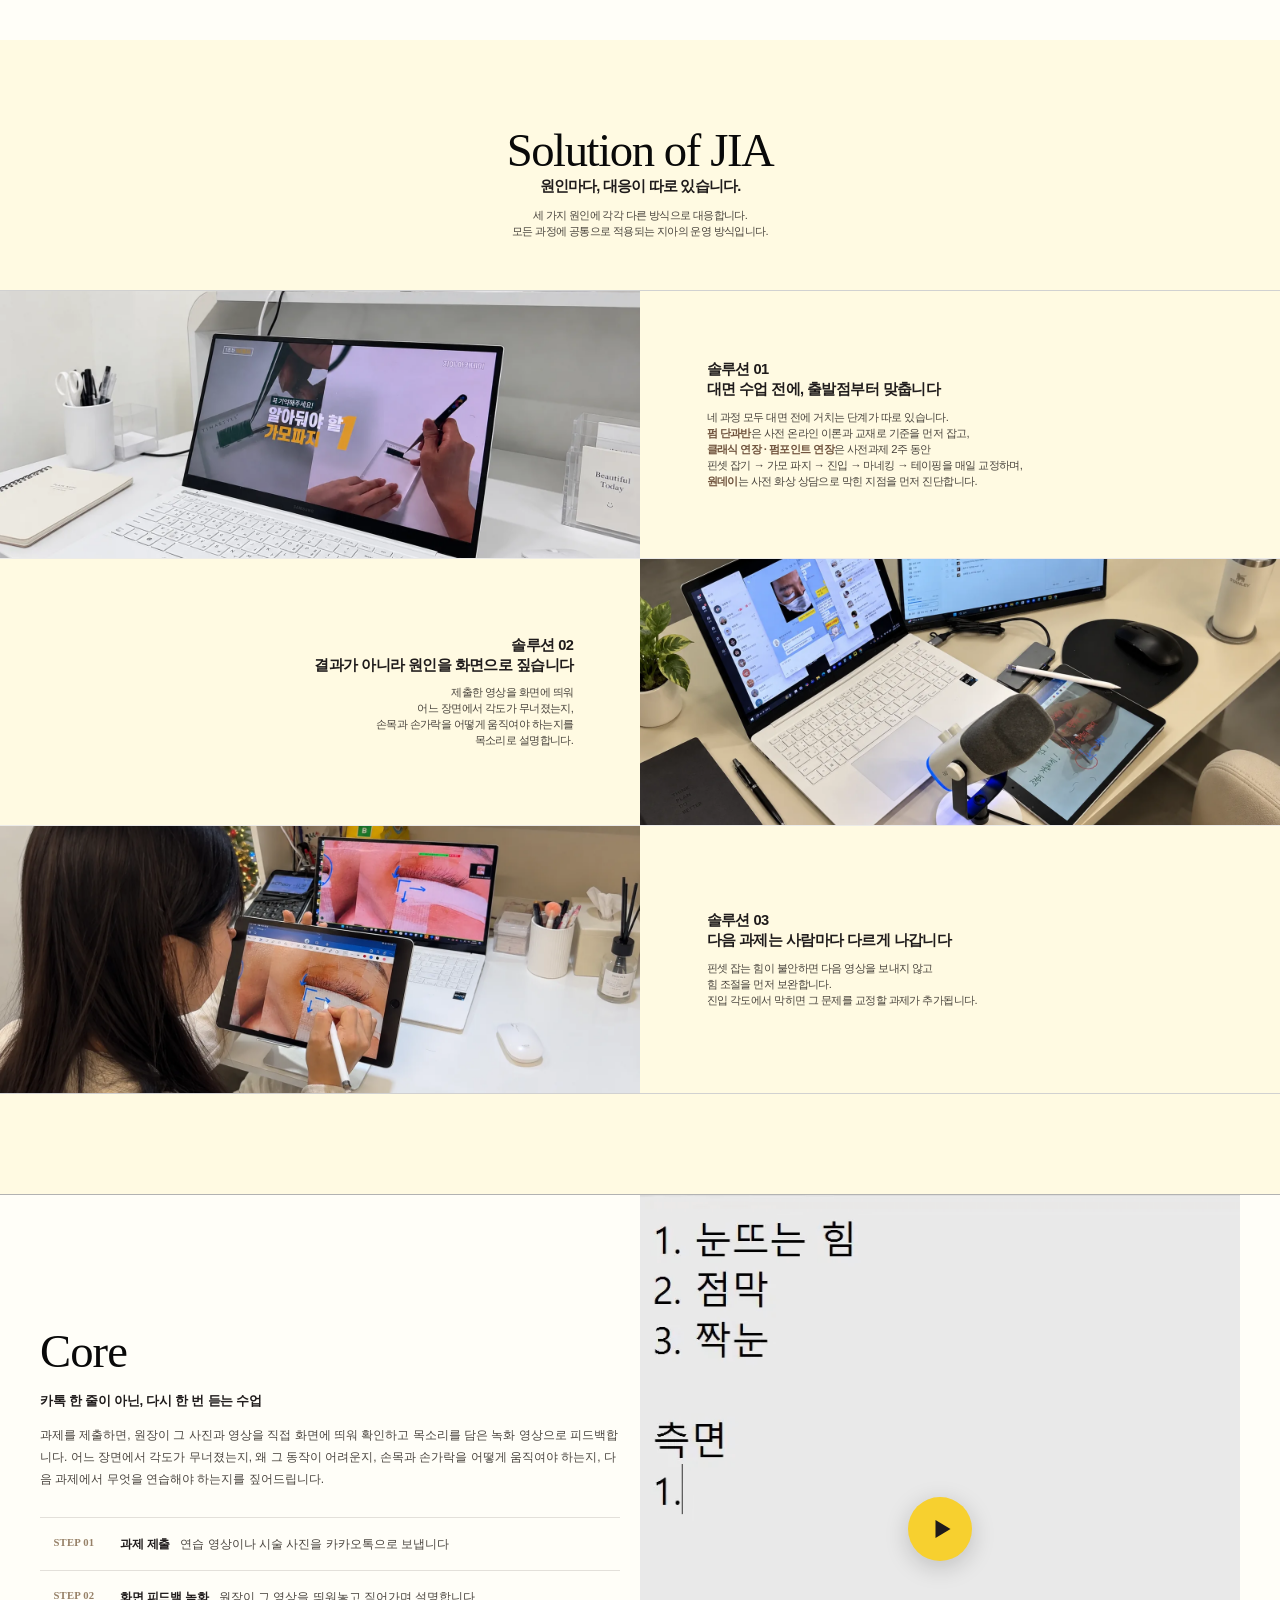
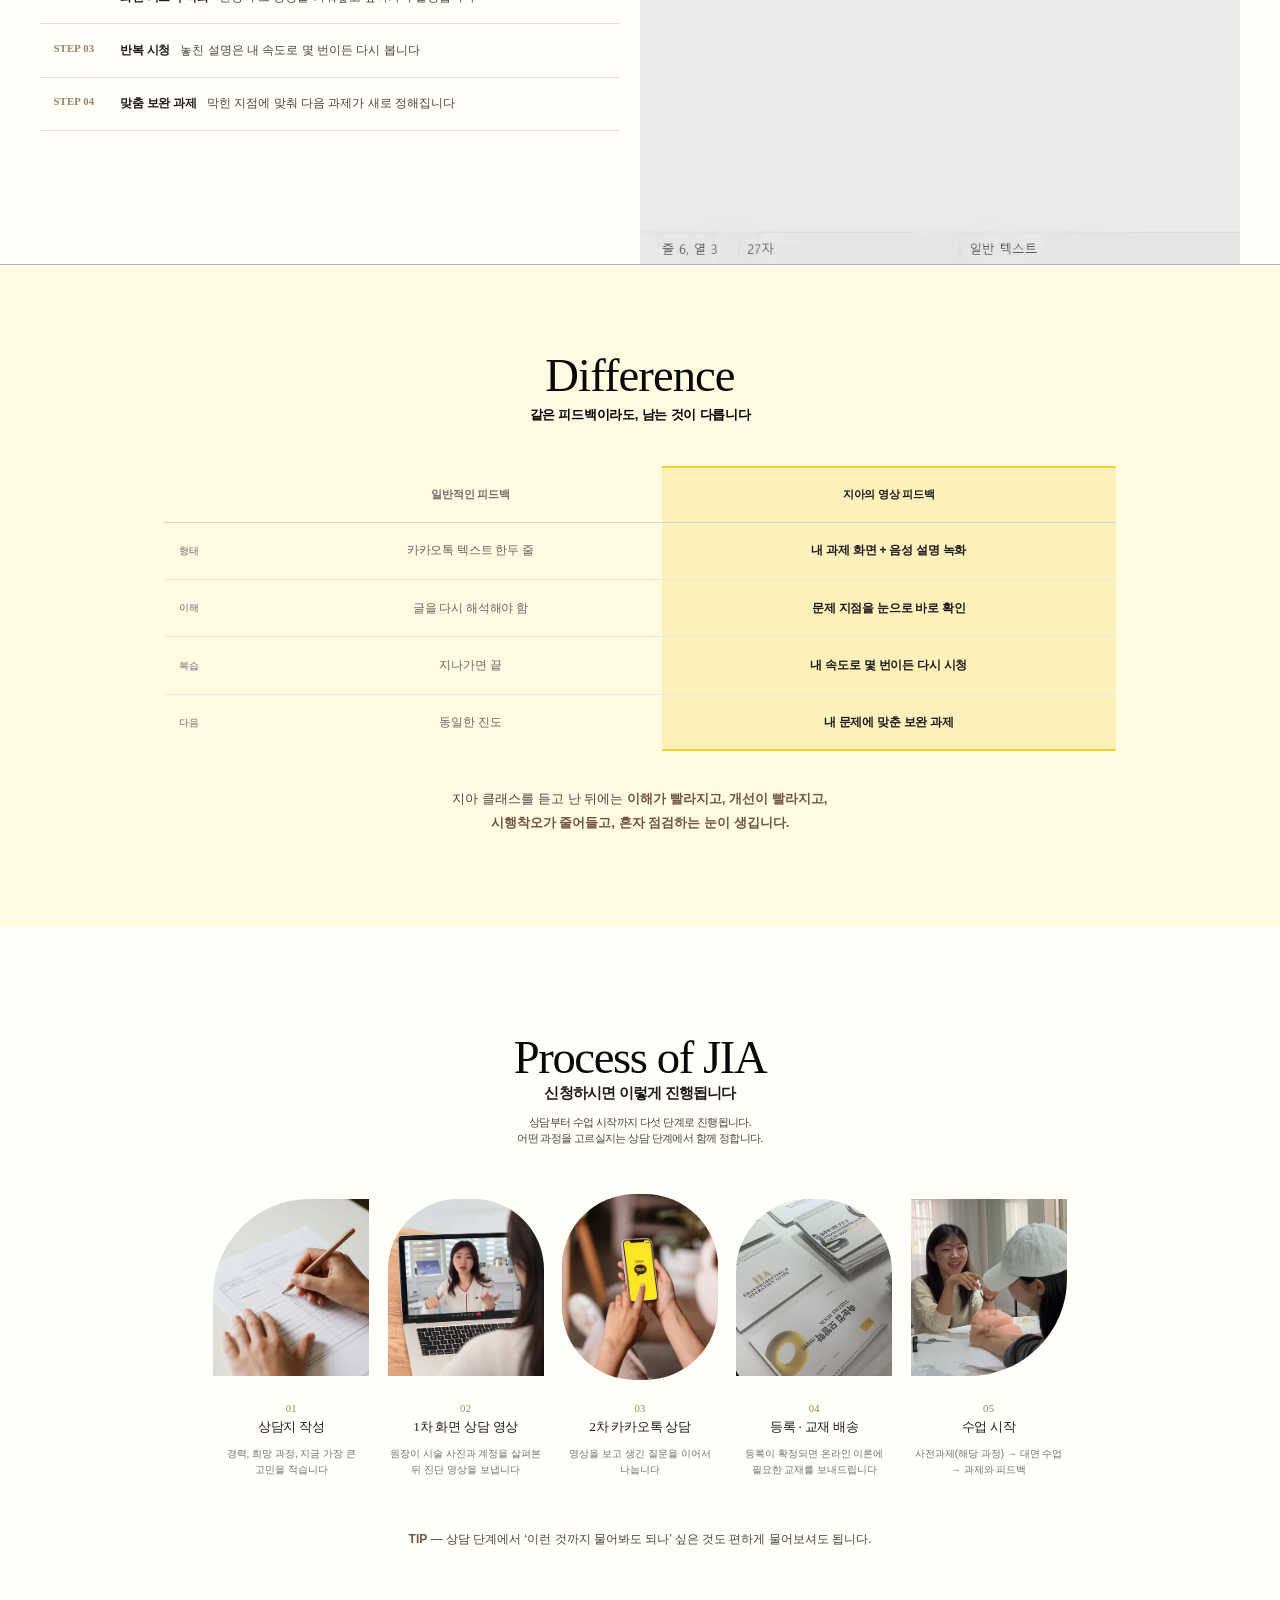
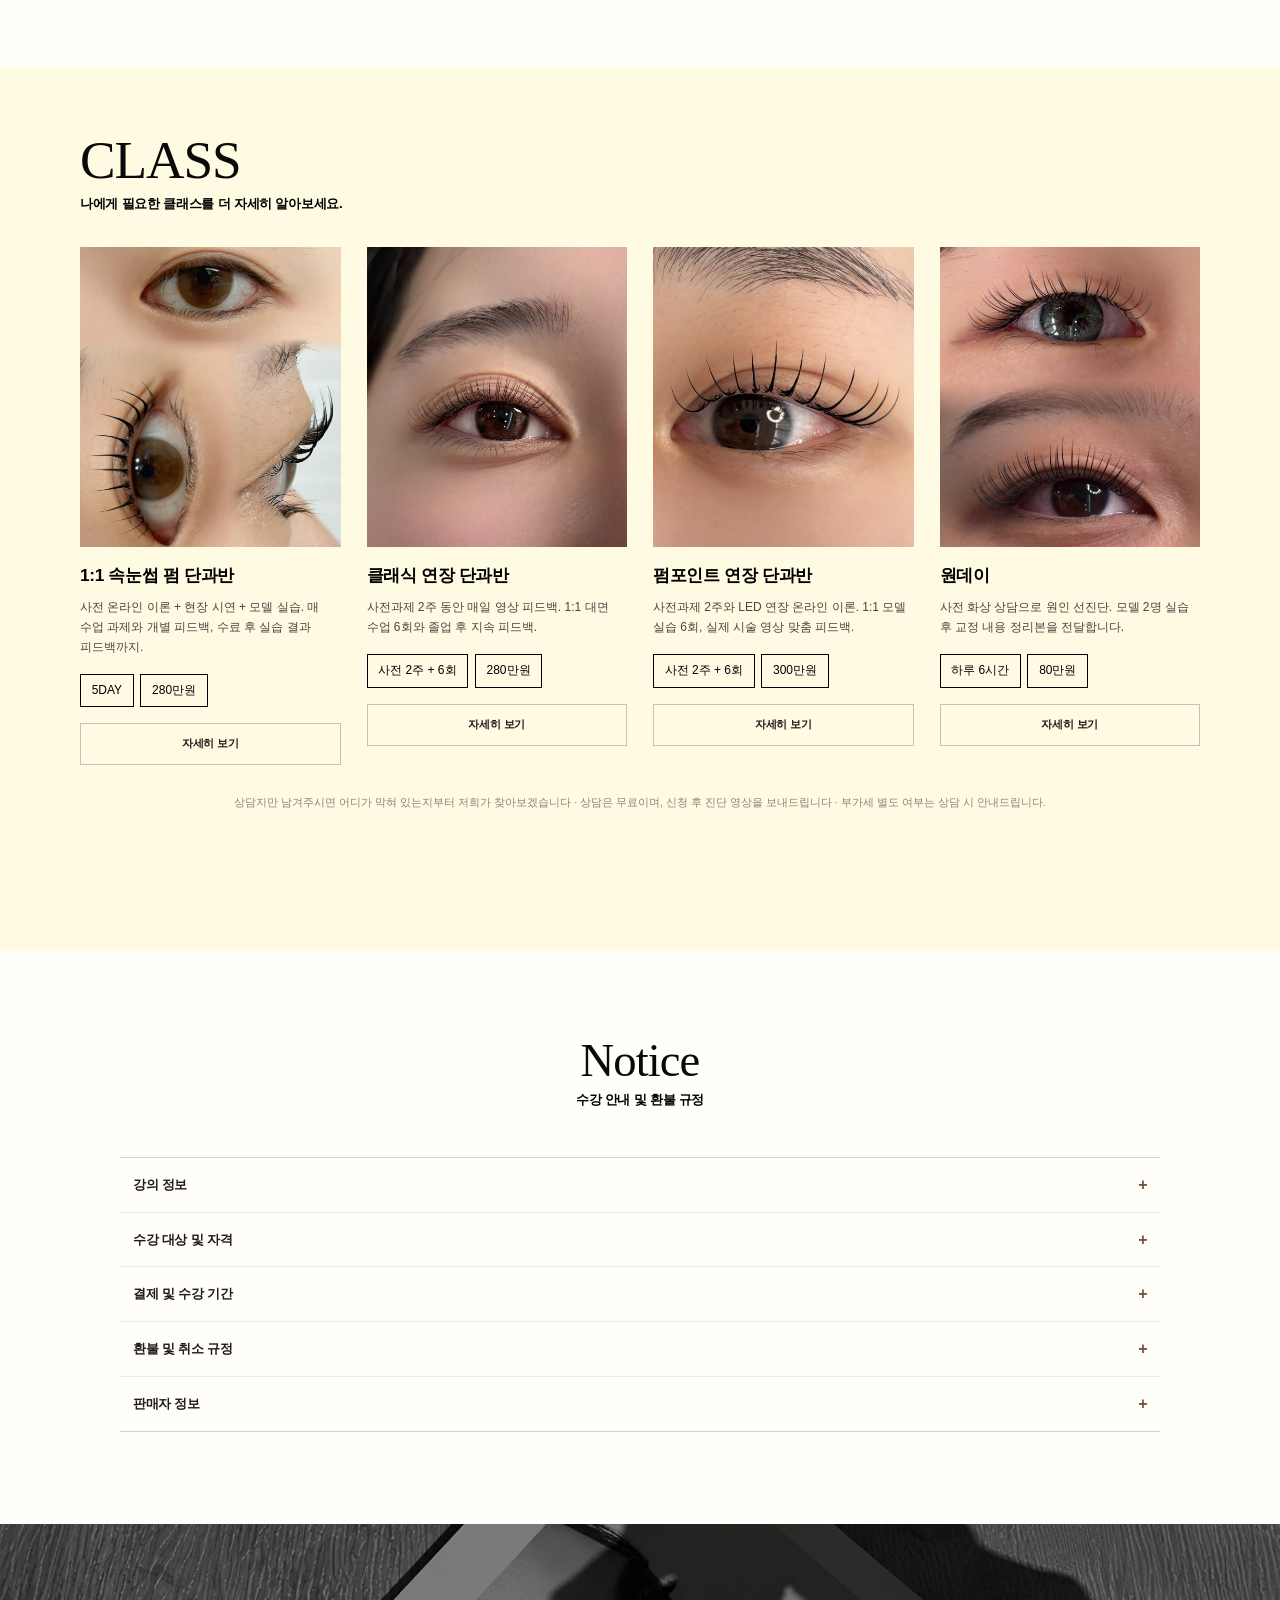
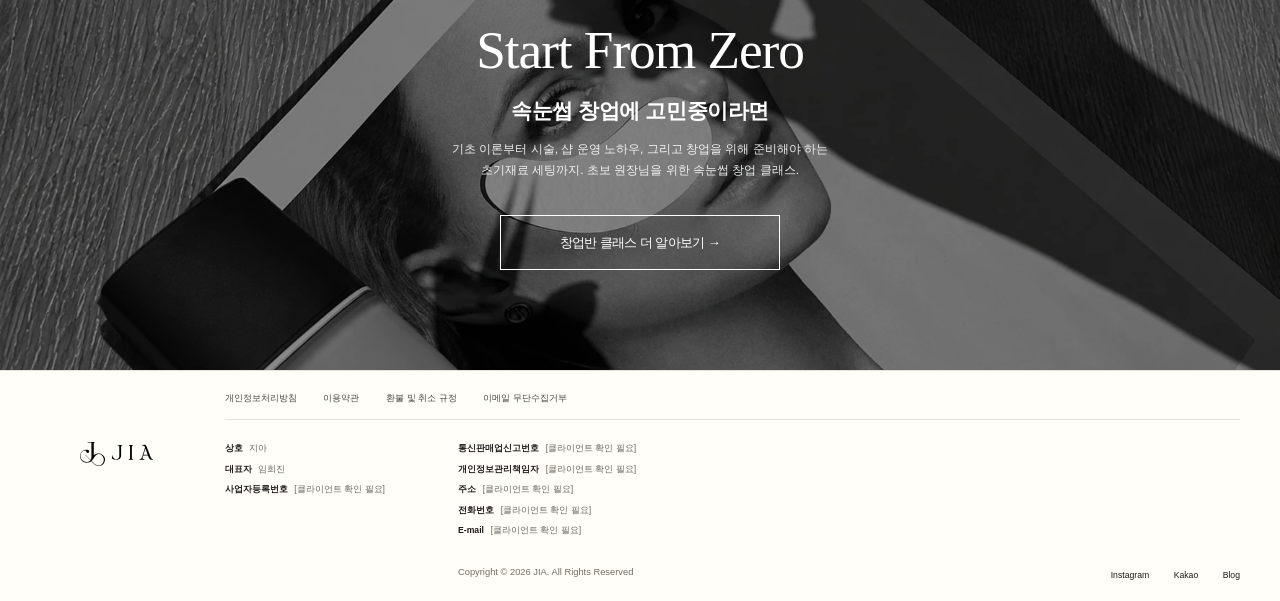
==== commit b728c5f5: "Core 영상: 썸네일(1분 37초)과 재생 버튼, 클릭 시 모달 플레이어 Co-Authored-By: Claude Opus 5 (1M context) <noreply@anthro" ====
--- a/page_02.html
+++ b/page_02.html
@@ -9,7 +9,7 @@
 <link href="https://cdn.jsdelivr.net/gh/orioncactus/pretendard/dist/web/static/pretendard.css" rel="stylesheet">
 <link href="https://api.fontshare.com/v2/css?f[]=erode@400,500,600&display=swap" rel="stylesheet">
 <link href="assets/site-chrome.css?v=36d3d892" rel="stylesheet">
-<link href="assets/site-sections.css?v=10c4365b" rel="stylesheet">
+<link href="assets/site-sections.css?v=f6384d71" rel="stylesheet">
 <script src="https://unpkg.com/lucide@latest"></script>
 <style>
 
@@ -980,7 +980,7 @@
       </ul>
     </div>
     <div class="right">
-      <div class="sig-ph has-video"><video src="https://player.vimeo.com/progressive_redirect/playback/1226630548/rendition/1080p/file.mp4%20%281080p%29.mp4?loc=external&amp;signature=d07438056e16c166e6d74c46ad42d8c1ac163b12195ec712b1826a15e986d8b7#t=0.1" controls playsinline preload="metadata" aria-label="지아 영상 피드백 수업 영상"></video></div>
+      <div class="sig-ph has-video"><button type="button" class="vid-thumb" data-video-open data-src="https://player.vimeo.com/progressive_redirect/playback/1226630548/rendition/1080p/file.mp4%20%281080p%29.mp4?loc=external&amp;signature=d07438056e16c166e6d74c46ad42d8c1ac163b12195ec712b1826a15e986d8b7#t=0.1" aria-label="영상 재생"><img src="assets/core-video-poster.webp" alt="지아 영상 피드백 수업 영상 썸네일"><span class="vid-play" aria-hidden="true"></span></button></div>
     </div>
   </div>
 </section>
@@ -1205,6 +1205,14 @@
 </div>
 
 <!-- 클래스 선택 · 상세 · 결제 모달 -->
+<!-- 영상 모달 -->
+<div class="rv-modal vid-modal" id="vidModal" hidden>
+  <div class="rv-back" data-video-close></div>
+  <div class="vid-box" role="dialog" aria-modal="true" aria-label="영상 플레이어">
+    <button class="rv-close vid-close" data-video-close aria-label="닫기"><i data-lucide="x"></i></button>
+    <video controls playsinline preload="none" poster="assets/core-video-poster.webp"></video>
+  </div>
+</div>
 <div class="rv-modal" id="payModal" hidden>
   <div class="rv-back" data-pay-close></div>
   <div class="rv-box pay-box" role="dialog" aria-modal="true" aria-labelledby="payTitle">
@@ -1510,7 +1518,7 @@
 })();
 </script>
 
-<script src="assets/site-sections.js?v=9822c3c0"></script>
+<script src="assets/site-sections.js?v=e17a50eb"></script>
 <script src="assets/site-chrome.js?v=b6500623"></script>
 </body>
 </html>
--- a/assets/site-sections.css
+++ b/assets/site-sections.css
@@ -1611,6 +1611,27 @@
 .letter_section span,
 .partner_cta .label,.partner_cta p{color:rgba(255,255,255,.9)}
 
-/* Core 영상 영역 — 비디오 플레이어 */
+/* Core 영상 영역 — 썸네일 + 원형 재생 버튼, 클릭 시 영상 모달 */
 .core-clinic .clinic .right .sig-ph.has-video{background:#000;padding:0;overflow:hidden}
-.core-clinic .clinic .right .sig-ph.has-video video{position:absolute;inset:0;width:100%;height:100%;object-fit:cover;display:block;background:#000}
+.vid-thumb{position:absolute;inset:0;width:100%;height:100%;padding:0;border:none;background:#000;cursor:pointer;display:block}
+.vid-thumb img{width:100%;height:100%;object-fit:cover;object-position:left center;display:block;transition:transform .6s ease}
+.vid-thumb::after{content:"";position:absolute;inset:0;background:rgba(0,0,0,.06);transition:background .3s}
+.vid-thumb:hover img{transform:scale(1.03)}
+.vid-thumb:hover::after{background:rgba(0,0,0,.14)}
+.vid-play{position:absolute;left:50%;top:50%;z-index:1;width:4.6875vw;height:4.6875vw;min-width:64px;min-height:64px;border-radius:50%;
+  background:#F7D02F;transform:translate(-50%,-50%);transition:transform .3s;box-shadow:0 6px 24px rgba(0,0,0,.18)}
+.vid-play::before{content:"";position:absolute;left:54%;top:50%;transform:translate(-50%,-50%);
+  border-style:solid;border-width:.625vw 0 .625vw 1.0416666667vw;border-color:transparent transparent transparent var(--ul-ink)}
+@media screen and (max-width:1440px){.vid-play::before{border-width:9px 0 9px 15px}}
+.vid-thumb:hover .vid-play{transform:translate(-50%,-50%) scale(1.08)}
+.vid-modal{z-index:300}
+.vid-box{position:relative;width:min(1200px,100%);background:#000}
+.vid-box video{display:block;width:100%;max-height:82vh;background:#000}
+.vid-box .vid-close{top:-50px;right:0;background:transparent;border-color:rgba(255,255,255,.6);color:#fff}
+.vid-box .vid-close:hover{background:#F7D02F;border-color:#F7D02F;color:var(--ul-ink)}
+@media screen and (max-width:900px){
+  .vid-play{width:14.9333333333vw;height:14.9333333333vw;min-width:0;min-height:0}
+  .vid-play::before{border-width:2.6666666667vw 0 2.6666666667vw 4.2666666667vw}
+  .vid-modal{padding:12px;align-items:center}
+  .vid-box .vid-close{top:-46px}
+}
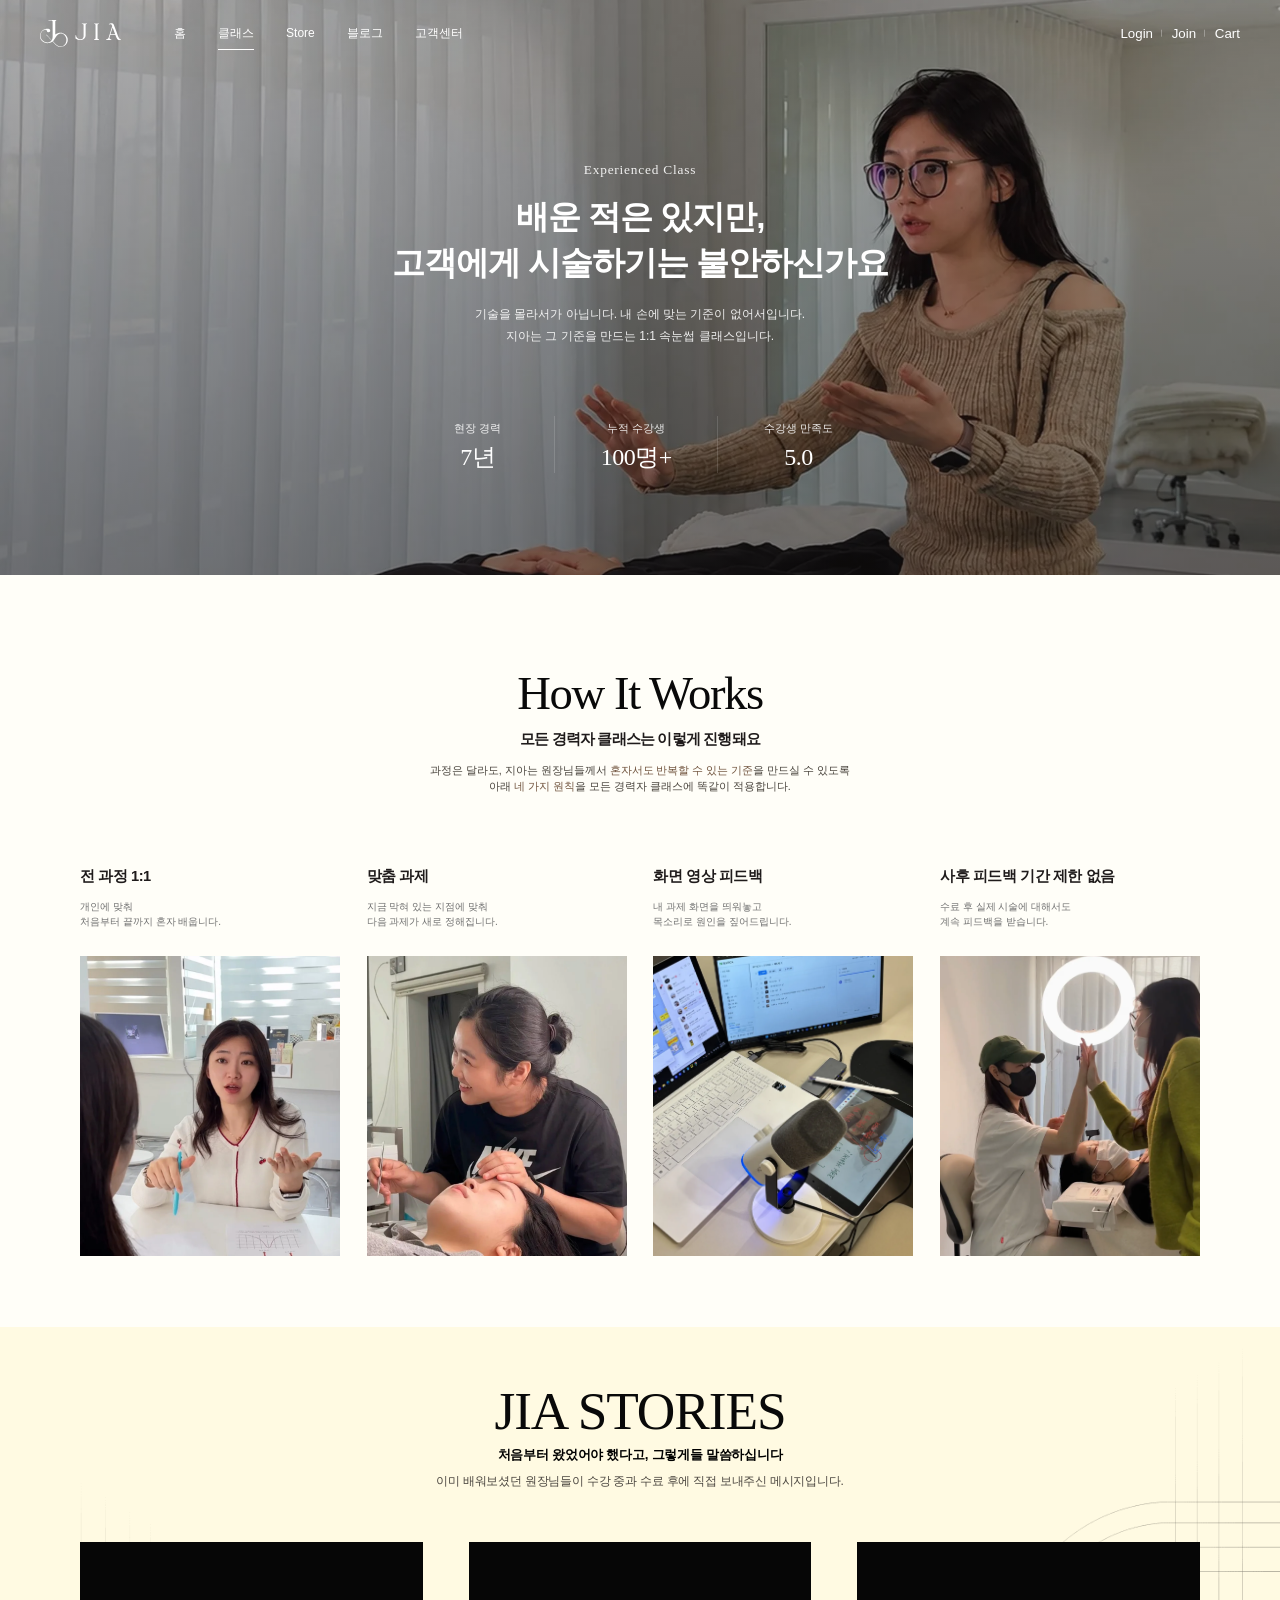
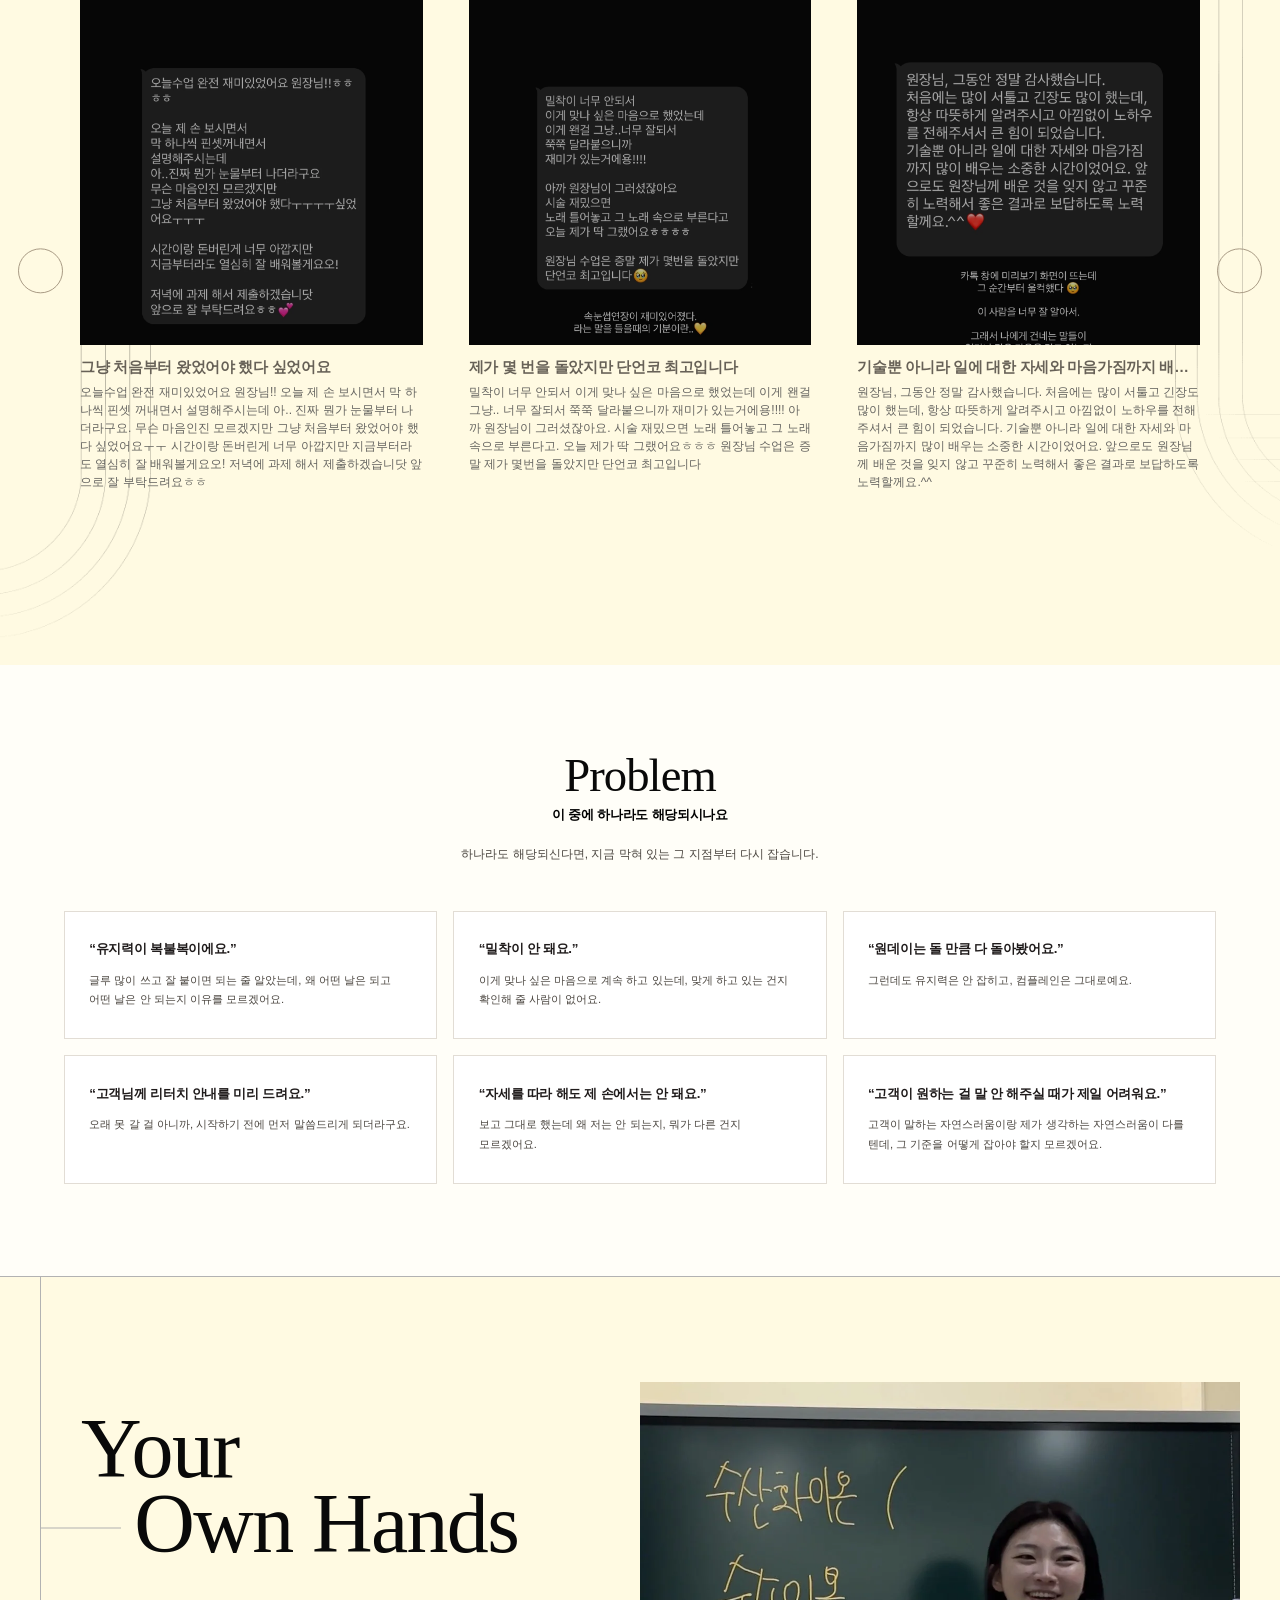
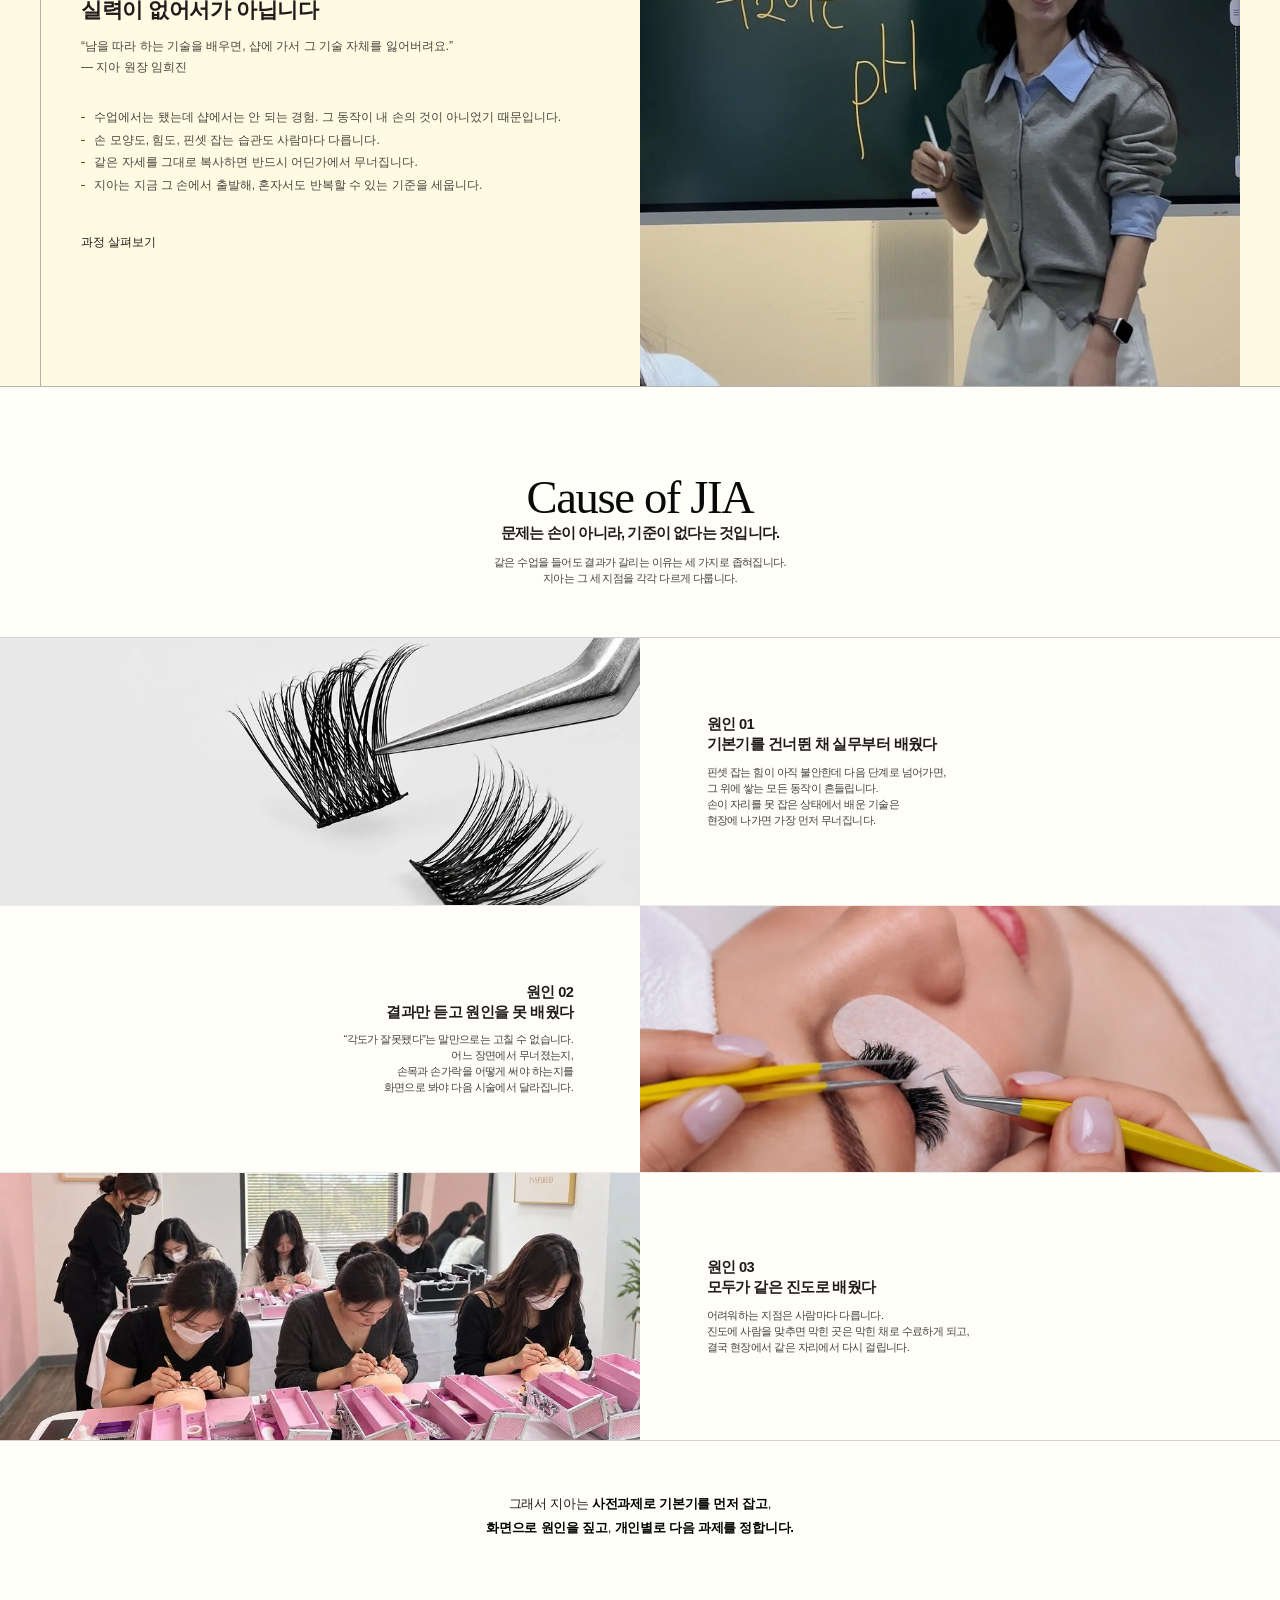
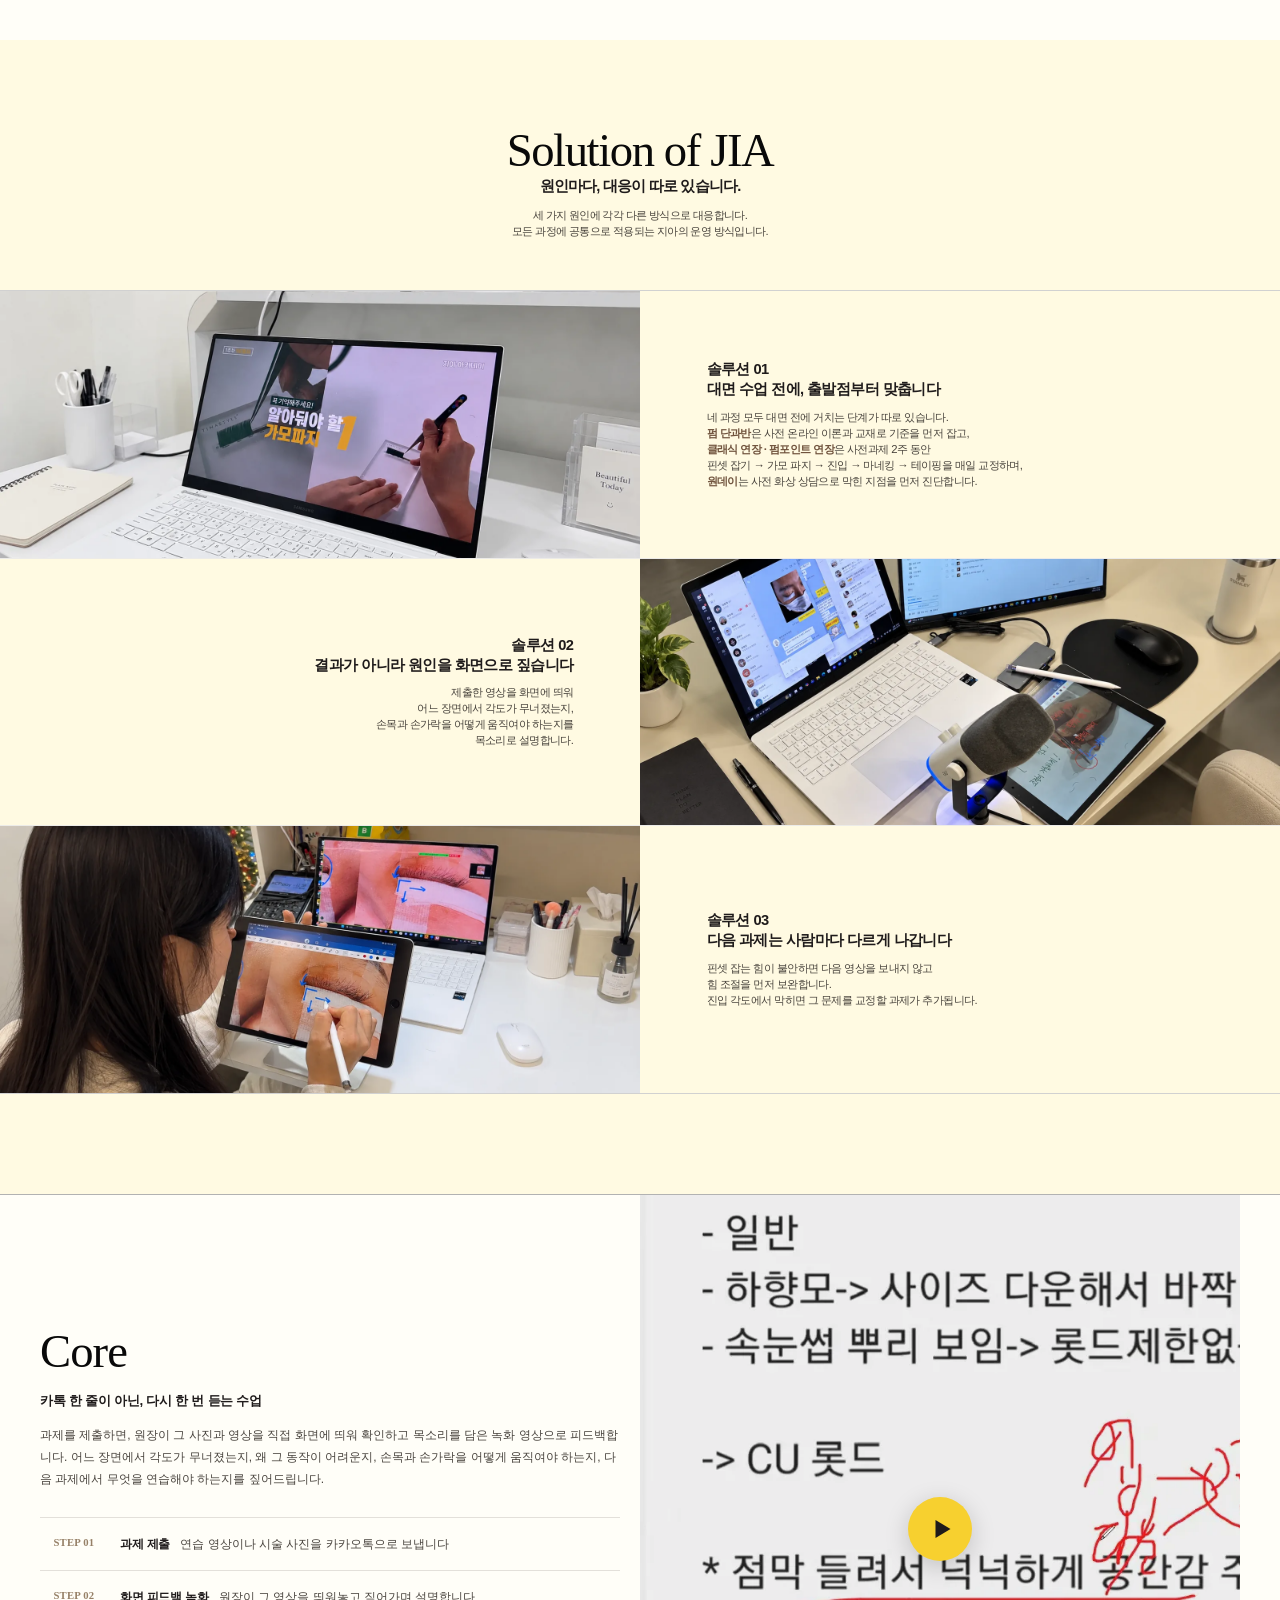
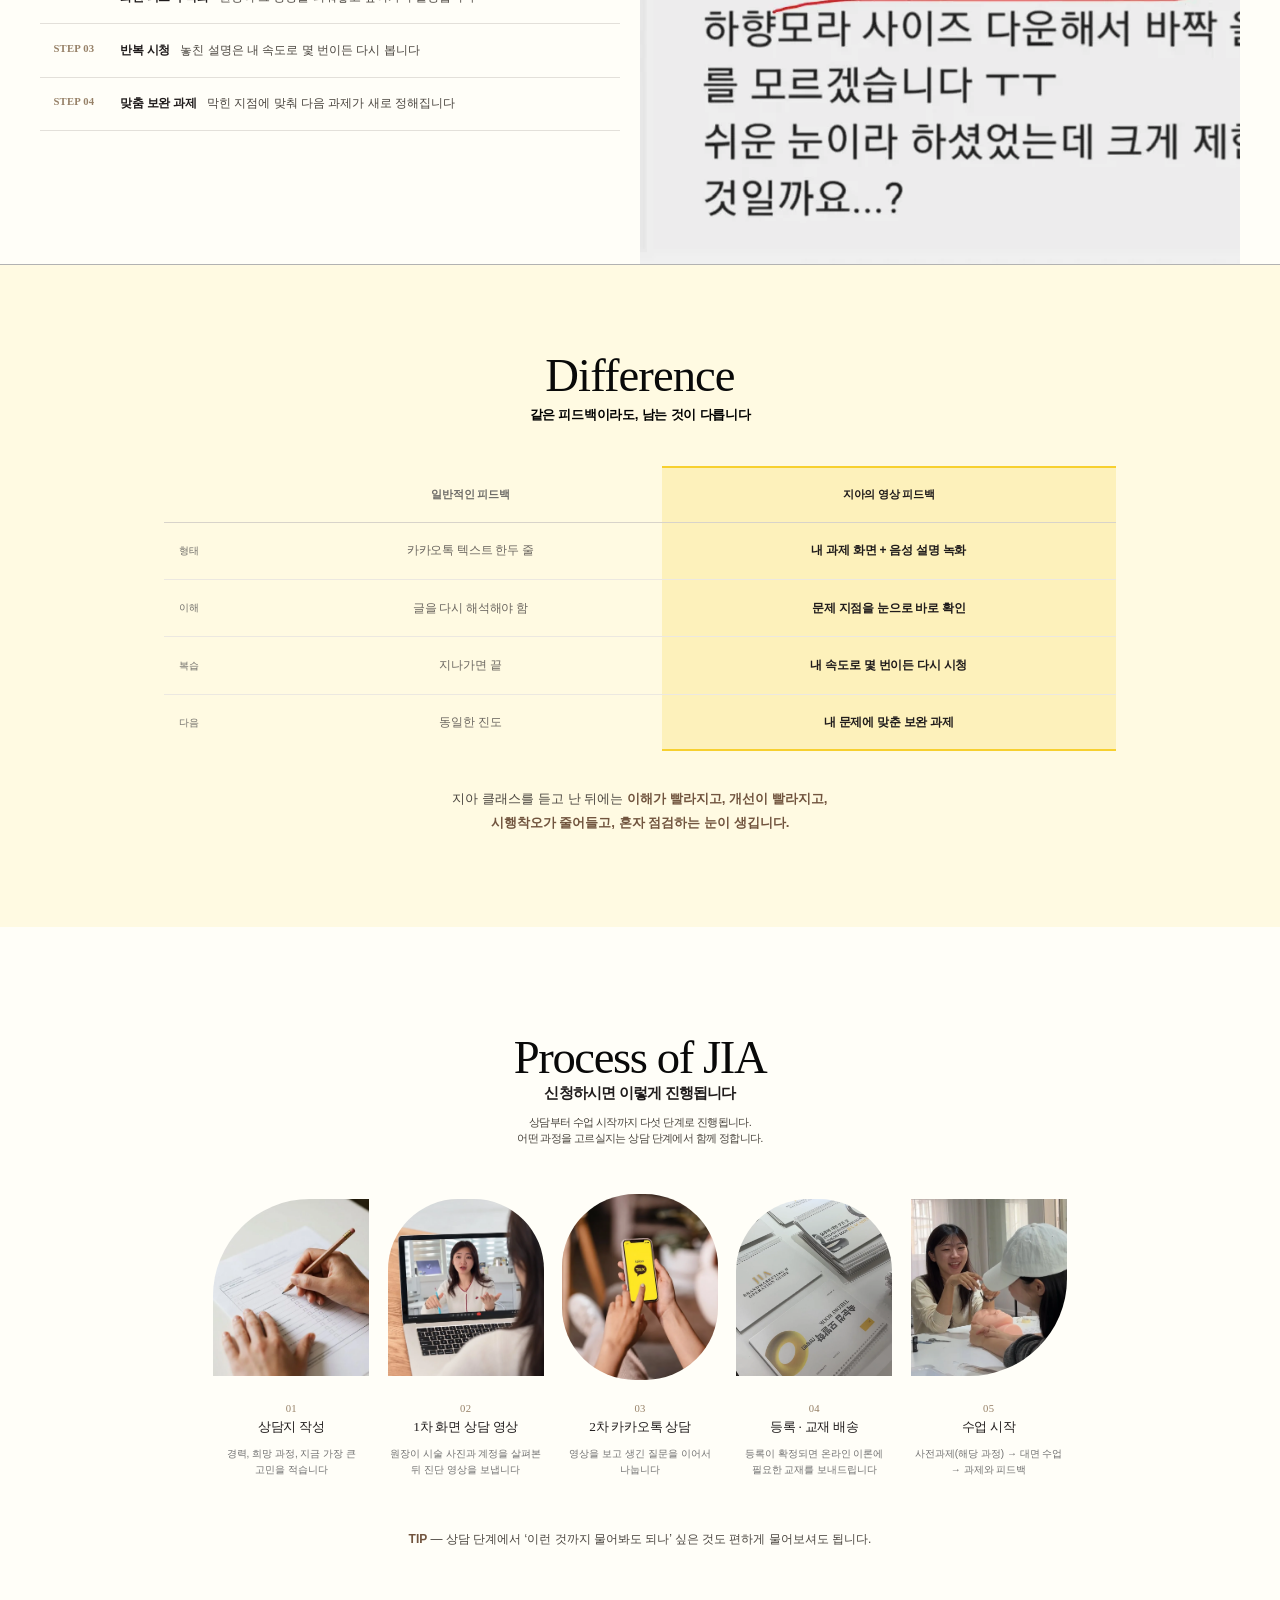
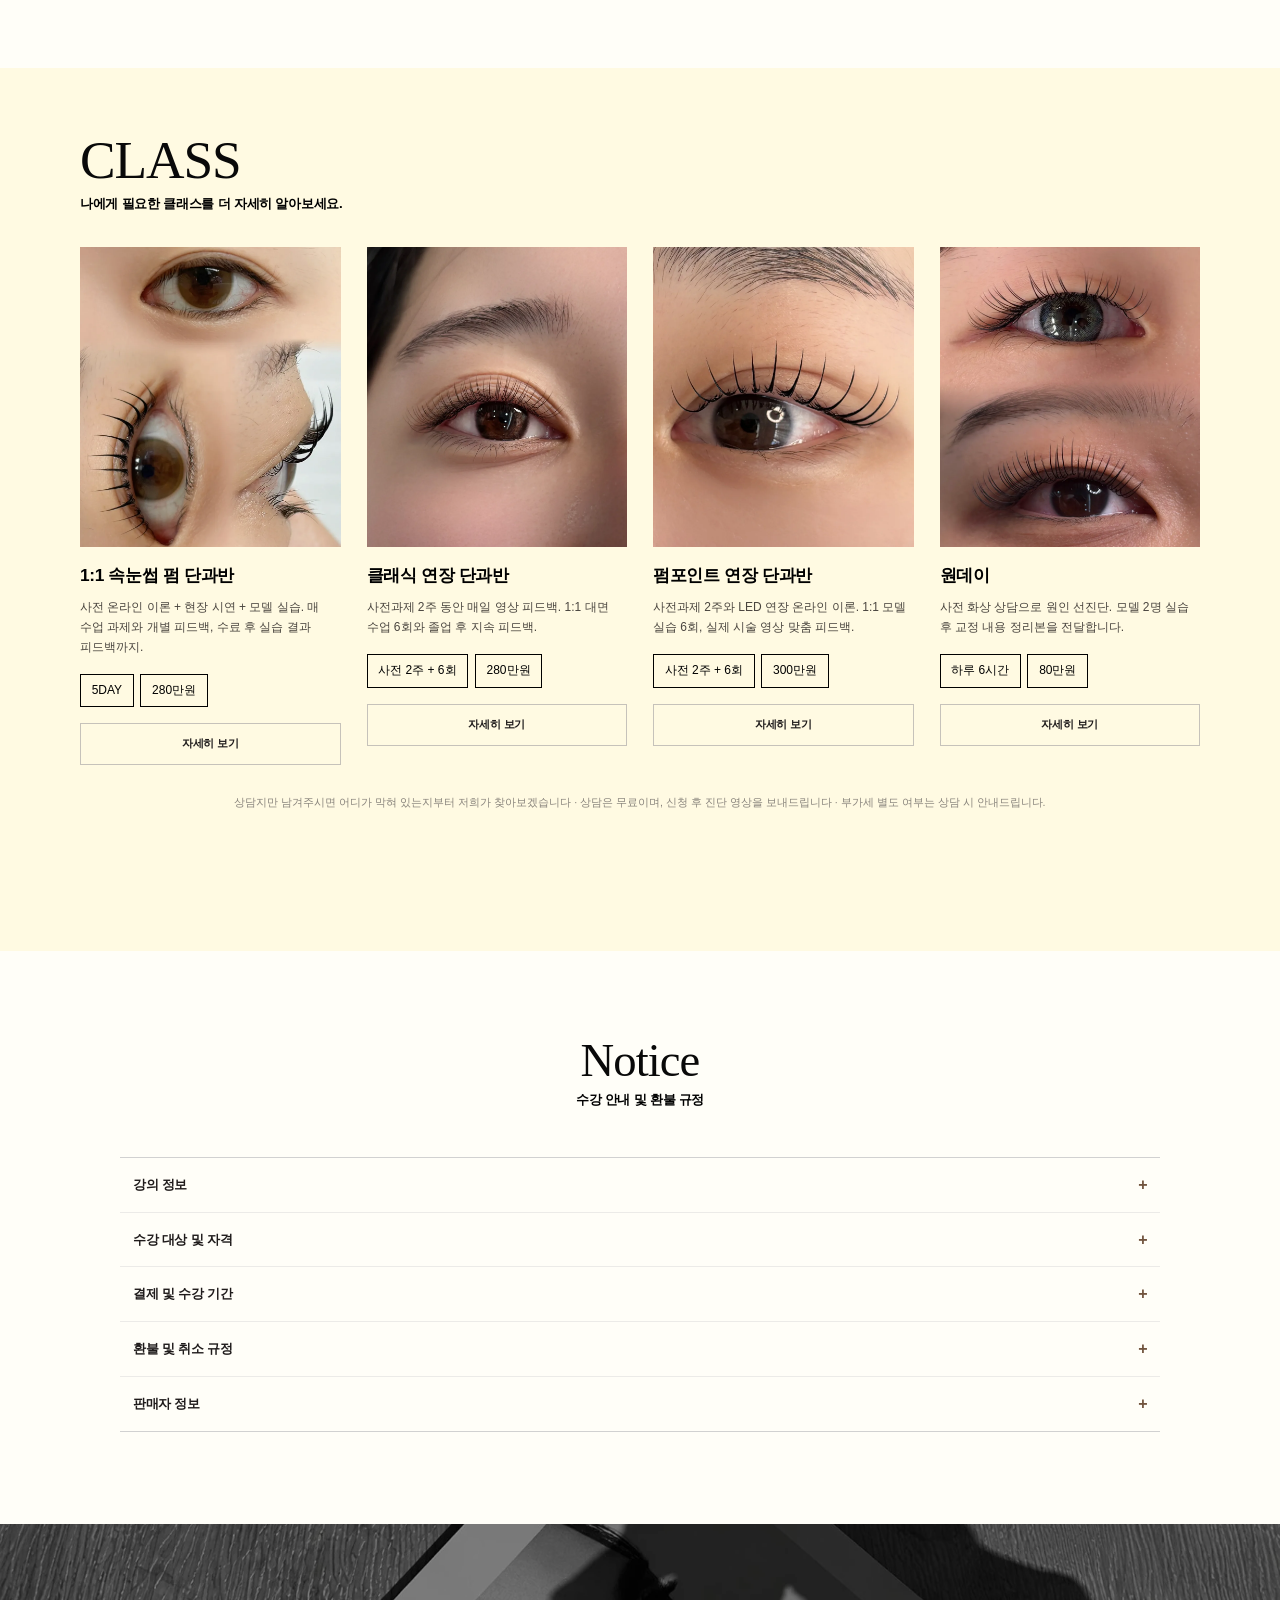
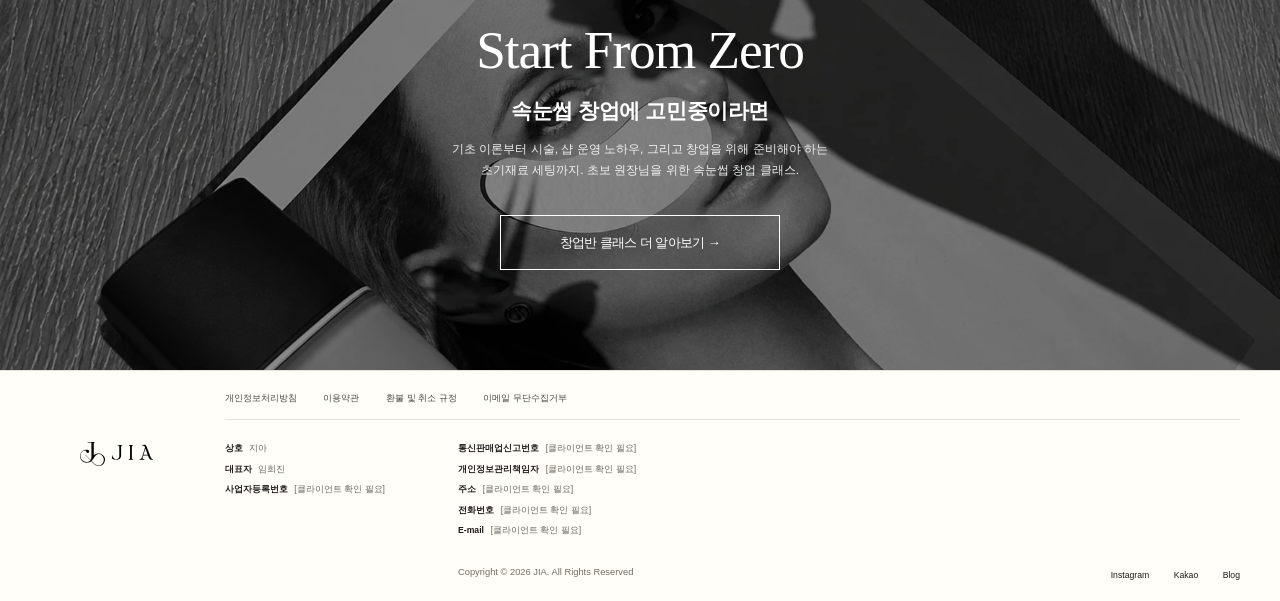
==== commit d32d02bc: "Core 영상 썸네일 9분 13초 화면으로 변경 Co-Authored-By: Claude Opus 5 (1M context) <noreply@anthropic.com> Claude" ====
--- a/page_02.html
+++ b/page_02.html
@@ -980,7 +980,7 @@
       </ul>
     </div>
     <div class="right">
-      <div class="sig-ph has-video"><button type="button" class="vid-thumb" data-video-open data-src="https://player.vimeo.com/progressive_redirect/playback/1226630548/rendition/1080p/file.mp4%20%281080p%29.mp4?loc=external&amp;signature=d07438056e16c166e6d74c46ad42d8c1ac163b12195ec712b1826a15e986d8b7#t=0.1" aria-label="영상 재생"><img src="assets/core-video-poster.webp" alt="지아 영상 피드백 수업 영상 썸네일"><span class="vid-play" aria-hidden="true"></span></button></div>
+      <div class="sig-ph has-video"><button type="button" class="vid-thumb" data-video-open data-src="https://player.vimeo.com/progressive_redirect/playback/1226630548/rendition/1080p/file.mp4%20%281080p%29.mp4?loc=external&amp;signature=d07438056e16c166e6d74c46ad42d8c1ac163b12195ec712b1826a15e986d8b7#t=0.1" aria-label="영상 재생"><img src="assets/core-video-poster-913.webp" alt="지아 영상 피드백 수업 영상 썸네일"><span class="vid-play" aria-hidden="true"></span></button></div>
     </div>
   </div>
 </section>
@@ -1210,7 +1210,7 @@
   <div class="rv-back" data-video-close></div>
   <div class="vid-box" role="dialog" aria-modal="true" aria-label="영상 플레이어">
     <button class="rv-close vid-close" data-video-close aria-label="닫기"><i data-lucide="x"></i></button>
-    <video controls playsinline preload="none" poster="assets/core-video-poster.webp"></video>
+    <video controls playsinline preload="none" poster="assets/core-video-poster-913.webp"></video>
   </div>
 </div>
 <div class="rv-modal" id="payModal" hidden>
